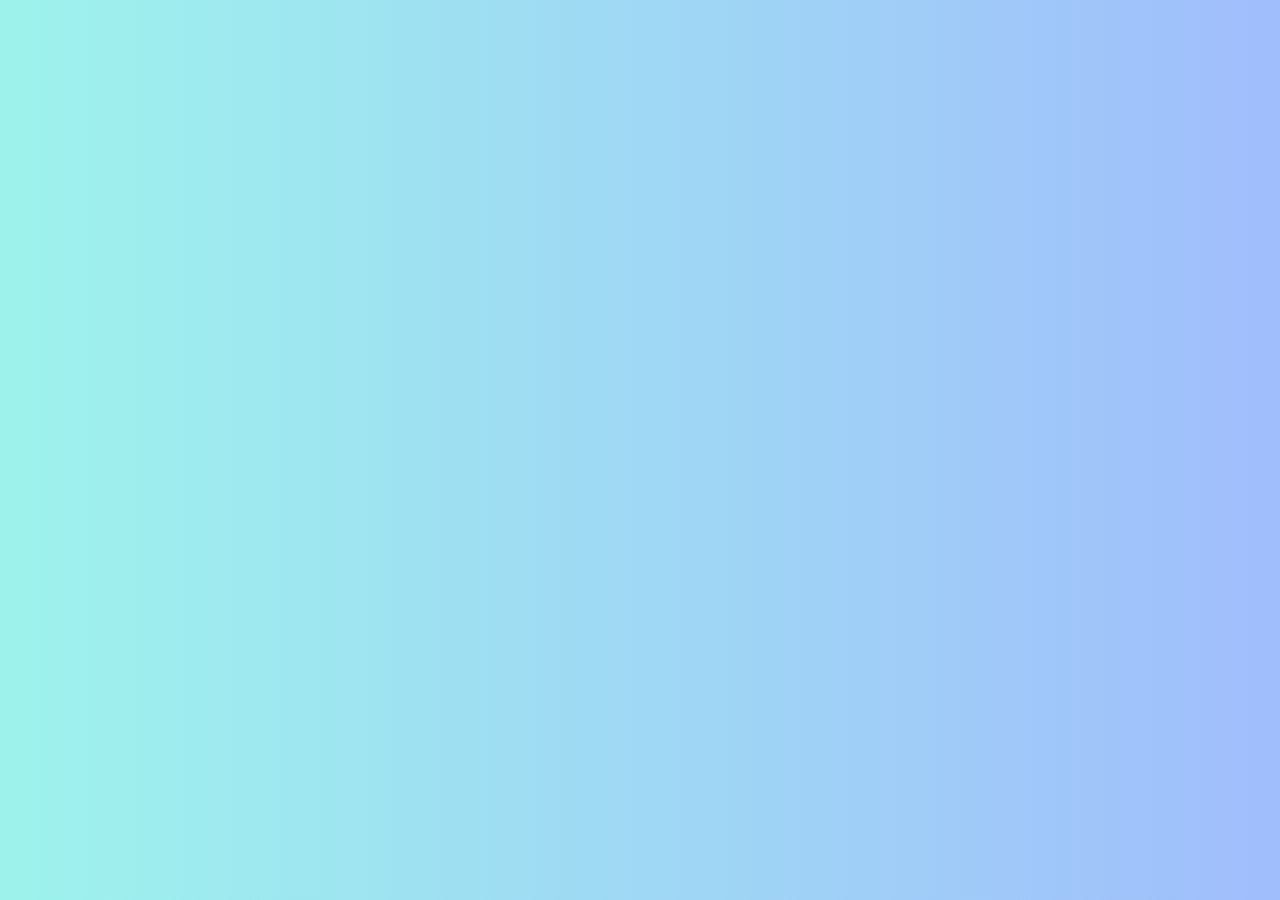
==== index.html @ 6b7ba2eb "initial commit" ====
<!doctype html><html lang="en"><head><meta charset="utf-8"/><link rel="icon" href="/portfolio/favicon.ico"/><meta name="viewport" content="width=device-width,initial-scale=1"/><meta name="theme-color" content="#000000"/><meta name="description" content="Web site created using create-react-app"/><link rel="apple-touch-icon" href="/portfolio/logo192.png"/><link rel="manifest" href="/portfolio/manifest.json"/><link rel="preconnect" href="https://fonts.googleapis.com"/><link rel="preconnect" href="https://fonts.gstatic.com" crossorigin/><link href="https://fonts.googleapis.com/css2?family=DM+Sans:wght@400;700&display=swap" rel="stylesheet"/><link href="https://fonts.googleapis.com/css2?family=Lato&family=Montserrat:wght@700&family=Open+Sans&display=swap" rel="stylesheet"><title>React App</title><script defer="defer" src="/portfolio/static/js/main.3e459908.js"></script><link href="/portfolio/static/css/main.6f125d8e.css" rel="stylesheet"></head><body style="background:linear-gradient(to right,#9df3ec,#a0bdfc)"><noscript>You need to enable JavaScript to run this app.</noscript><div id="root" style="background-color:rgba(215,229,233,.25)"></div></body></html>
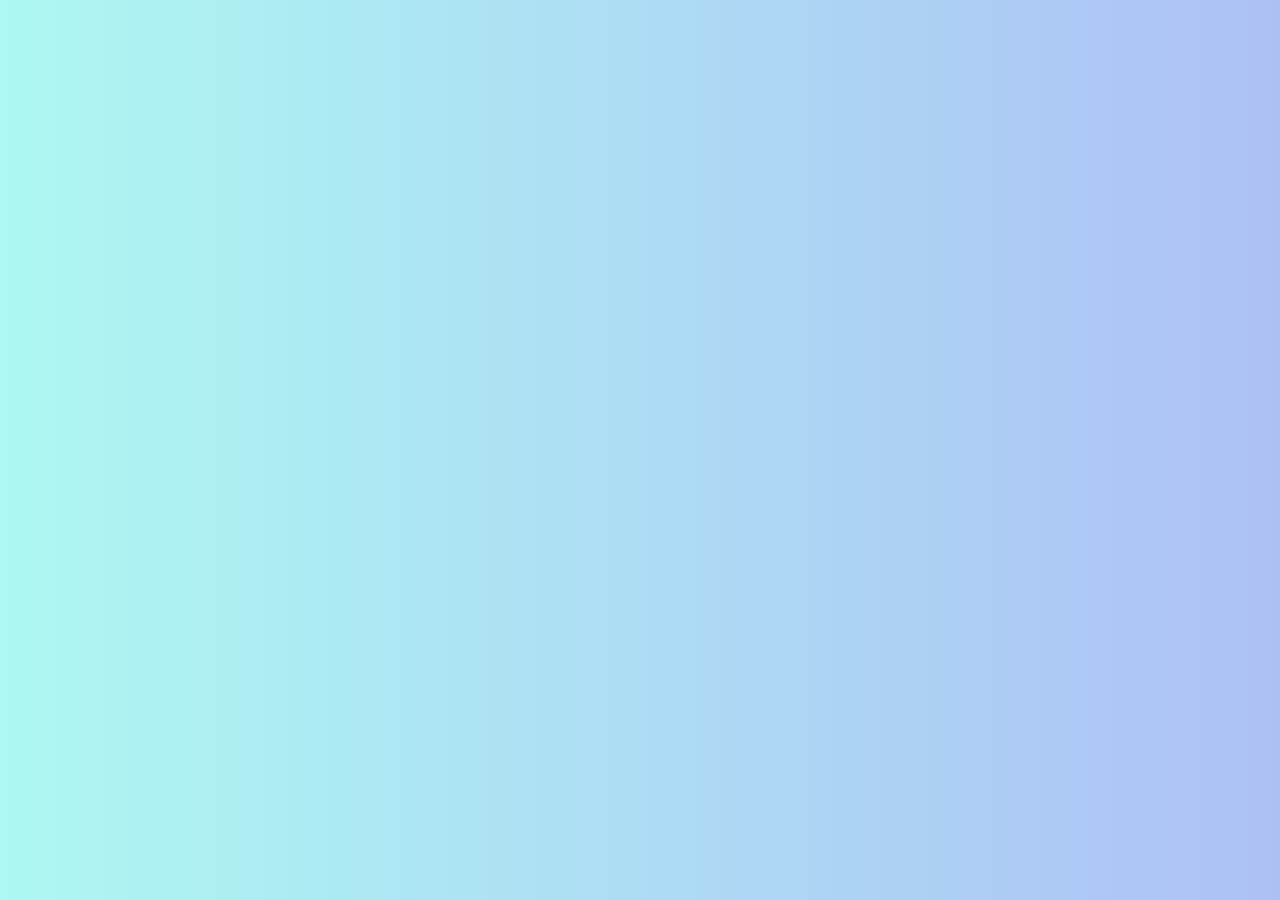
==== commit f245e901: "icon and logo change" ====
--- a/index.html
+++ b/index.html
@@ -1 +1 @@
-<!doctype html><html lang="en"><head><meta charset="utf-8"/><link rel="icon" href="/portfolio/favicon.ico"/><meta name="viewport" content="width=device-width,initial-scale=1"/><meta name="theme-color" content="#000000"/><meta name="description" content="Web site created using create-react-app"/><link rel="apple-touch-icon" href="/portfolio/logo192.png"/><link rel="manifest" href="/portfolio/manifest.json"/><link rel="preconnect" href="https://fonts.googleapis.com"/><link rel="preconnect" href="https://fonts.gstatic.com" crossorigin/><link href="https://fonts.googleapis.com/css2?family=DM+Sans:wght@400;700&display=swap" rel="stylesheet"/><link href="https://fonts.googleapis.com/css2?family=Lato&family=Montserrat:wght@700&family=Open+Sans&display=swap" rel="stylesheet"><title>React App</title><script defer="defer" src="/portfolio/static/js/main.3e459908.js"></script><link href="/portfolio/static/css/main.6f125d8e.css" rel="stylesheet"></head><body style="background:linear-gradient(to right,#9df3ec,#a0bdfc)"><noscript>You need to enable JavaScript to run this app.</noscript><div id="root" style="background-color:rgba(215,229,233,.25)"></div></body></html>+<!doctype html><html lang="en"><head><meta charset="utf-8"/><link rel="icon" href="/sumitportfolio/logo.ico"/><meta name="viewport" content="width=device-width,initial-scale=1"/><meta name="theme-color" content="#000000"/><meta name="description" content="Web site created using create-react-app"/><link rel="apple-touch-icon" href="/sumitportfolio/logo192.png"/><link rel="manifest" href="/sumitportfolio/manifest.json"/><link rel="preconnect" href="https://fonts.googleapis.com"/><link rel="preconnect" href="https://fonts.gstatic.com" crossorigin/><link href="https://fonts.googleapis.com/css2?family=DM+Sans:wght@400;700&display=swap" rel="stylesheet"/><link href="https://fonts.googleapis.com/css2?family=Lato&family=Montserrat:wght@700&family=Open+Sans&display=swap" rel="stylesheet"><title>Sumit Portfolio</title><script defer="defer" src="/sumitportfolio/static/js/main.d4c11e1c.js"></script><link href="/sumitportfolio/static/css/main.96c02b43.css" rel="stylesheet"></head><body style="background:linear-gradient(to right,#adf8f2,#adc0f5)"><noscript>You need to enable JavaScript to run this app.</noscript><div id="root"></div></body></html>
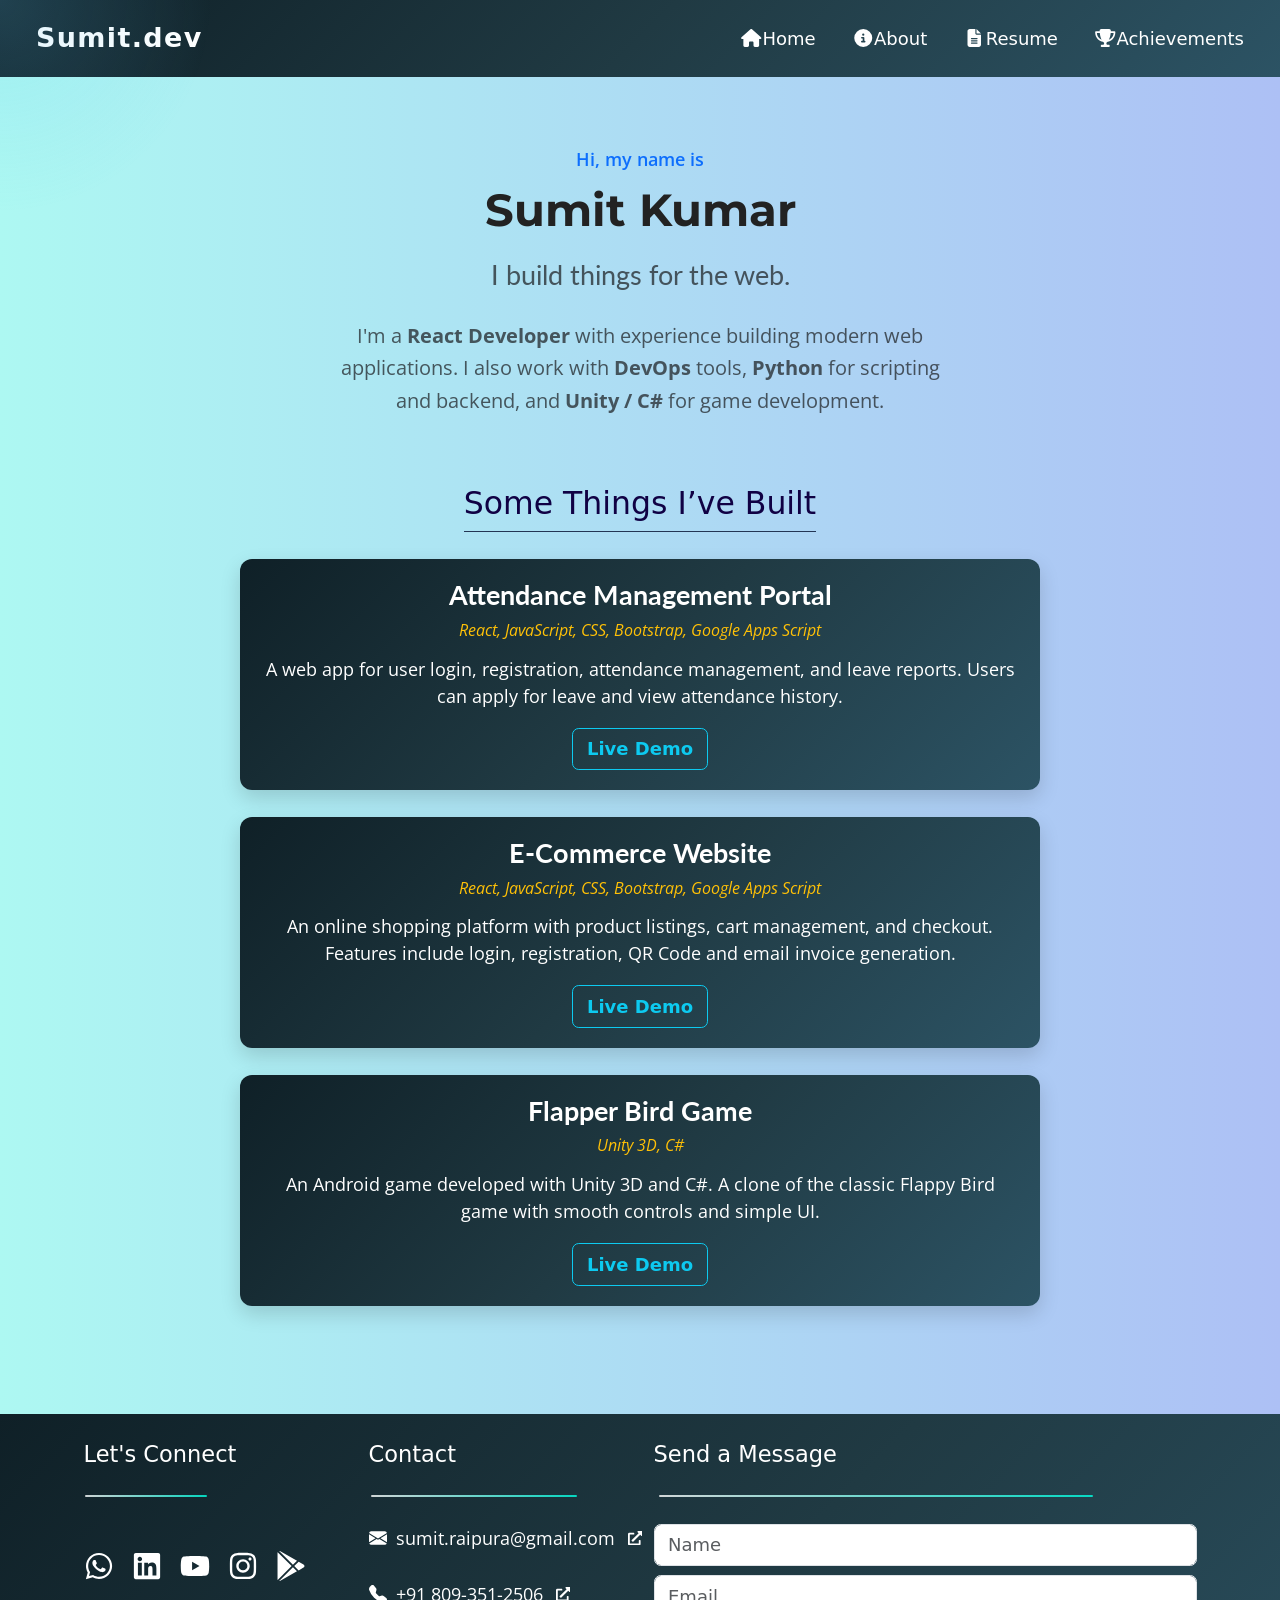
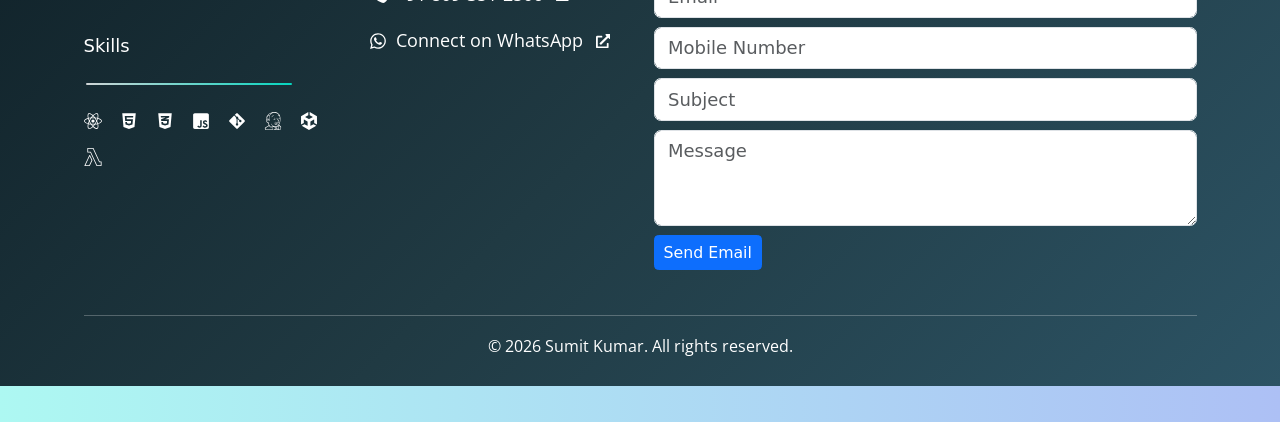
==== commit e86f2346: "custom homepage" ====
--- a/index.html
+++ b/index.html
@@ -1 +1 @@
-<!doctype html><html lang="en"><head><meta charset="utf-8"/><link rel="icon" href="/sumitportfolio/logo.ico"/><meta name="viewport" content="width=device-width,initial-scale=1"/><meta name="theme-color" content="#000000"/><meta name="description" content="Web site created using create-react-app"/><link rel="apple-touch-icon" href="/sumitportfolio/logo192.png"/><link rel="manifest" href="/sumitportfolio/manifest.json"/><link rel="preconnect" href="https://fonts.googleapis.com"/><link rel="preconnect" href="https://fonts.gstatic.com" crossorigin/><link href="https://fonts.googleapis.com/css2?family=DM+Sans:wght@400;700&display=swap" rel="stylesheet"/><link href="https://fonts.googleapis.com/css2?family=Lato&family=Montserrat:wght@700&family=Open+Sans&display=swap" rel="stylesheet"><title>Sumit Portfolio</title><script defer="defer" src="/sumitportfolio/static/js/main.d4c11e1c.js"></script><link href="/sumitportfolio/static/css/main.96c02b43.css" rel="stylesheet"></head><body style="background:linear-gradient(to right,#adf8f2,#adc0f5)"><noscript>You need to enable JavaScript to run this app.</noscript><div id="root"></div></body></html>+<!doctype html><html lang="en"><head><meta charset="utf-8"/><link rel="icon" href="/logo.ico"/><meta name="viewport" content="width=device-width,initial-scale=1"/><meta name="theme-color" content="#000000"/><meta name="description" content="Web site created using create-react-app"/><link rel="apple-touch-icon" href="/logo192.png"/><link rel="manifest" href="/manifest.json"/><link rel="preconnect" href="https://fonts.googleapis.com"/><link rel="preconnect" href="https://fonts.gstatic.com" crossorigin/><link href="https://fonts.googleapis.com/css2?family=DM+Sans:wght@400;700&display=swap" rel="stylesheet"/><link href="https://fonts.googleapis.com/css2?family=Lato&family=Montserrat:wght@700&family=Open+Sans&display=swap" rel="stylesheet"><title>Sumit Portfolio</title><script defer="defer" src="/static/js/main.af3369e8.js"></script><link href="/static/css/main.03e186ed.css" rel="stylesheet"></head><body style="background:linear-gradient(to right,#adf8f2,#adc0f5)"><noscript>You need to enable JavaScript to run this app.</noscript><div id="root"></div></body></html>
--- a/static/css/main.03e186ed.css
+++ b/static/css/main.03e186ed.css
@@ -0,0 +1,17 @@
+@charset "UTF-8";body{-webkit-font-smoothing:antialiased;-moz-osx-font-smoothing:grayscale;font-family:-apple-system,BlinkMacSystemFont,Segoe UI,Roboto,Oxygen,Ubuntu,Cantarell,Fira Sans,Droid Sans,Helvetica Neue,sans-serif}code{font-family:source-code-pro,Menlo,Monaco,Consolas,Courier New,monospace}body,html{font-size:18px!important}.App{text-align:center}.App-logo{height:40vmin;pointer-events:none}@media (prefers-reduced-motion:no-preference){.App-logo{animation:App-logo-spin 20s linear infinite}}.App-header{align-items:center;background-color:#282c34;color:#fff;display:flex;flex-direction:column;font-size:calc(10px + 2vmin);justify-content:center;min-height:100vh}.App-link{color:#61dafb}@keyframes App-logo-spin{0%{transform:rotate(0deg)}to{transform:rotate(1turn)}}/*!
+ * Bootstrap  v5.3.7 (https://getbootstrap.com/)
+ * Copyright 2011-2025 The Bootstrap Authors
+ * Licensed under MIT (https://github.com/twbs/bootstrap/blob/main/LICENSE)
+ */body{-webkit-tap-highlight-color:transparent}.carousel-control-next,.carousel-control-prev,.nav-link{background:0 0}:root{--color-success:green;--color-error:red;--color-warning:#d4af37;--color-info:#7fffd4;--color-white:#fff;--color-base:linear-gradient(135deg,#0f2027,#203a43,#2c5364);--color-background:#016e92}.base_color{background:linear-gradient(135deg,#0f2027,#203a43,#2c5364);background:var(--color-base);color:#fff;color:var(--color-white)}.hr{background:linear-gradient(90deg,#fff,#00ffe1);border:none;border-radius:4px;height:2px;margin:1.5rem auto 1.5rem 1%;opacity:.8;width:80%}.heading,h1{color:#222;font-family:Montserrat,sans-serif;font-size:2.5rem;font-weight:700;margin-bottom:.5em;text-align:center}.subheading,h2{color:#444;font-family:Lato,sans-serif;font-size:1.5rem;font-weight:600;margin-bottom:.75em}.content,p{color:#070707;font-family:Open Sans,sans-serif;font-size:1rem;font-weight:400;line-height:1.6;margin-bottom:1em}.text-sm{font-size:.75rem}.text-md{font-size:.9375rem}.text-lg{font-size:1.25rem}.text-muted{color:#6c757d!important}.text-success{color:green;color:var(--color-success)}.text-error{color:red;color:var(--color-error)}.text-warning{color:#d4af37;color:var(--color-warning)}.text-info{color:#7fffd4;color:var(--color-info)}.text-white{color:#fff;color:var(--color-white)}.intro-text{font-size:1.125rem;line-height:1.6;margin:0 auto;max-width:600px}.nav-link{border:none;color:inherit}.nav-link:after{background-color:currentColor;bottom:-2px}.active-underline:after,.nav-link:hover:after{width:100%}.achievement-section{margin:40px auto;max-width:900px;padding:0 20px}.achievement-grid{grid-gap:24px;display:grid;gap:24px;grid-template-columns:repeat(auto-fit,minmax(280px,1fr))}.achievement-card{background:linear-gradient(135deg,#0f2027,#203a43,#2c5364);background:var(--color-base);border-radius:12px;box-shadow:0 8px 20px #00000026;cursor:default;display:flex;flex-direction:column;overflow:hidden;transition:transform .3s ease,box-shadow .3s ease}.achievement-card:hover{box-shadow:0 12px 28px #015555cc;transform:translateY(-6px) scale(1.03)}.achievement-img{border-bottom:3px solid #7fffd4;border-bottom:3px solid var(--color-info);height:100%;object-fit:cover;width:100%}.achievement-content{color:#fff;color:var(--color-white);display:flex;flex-direction:column;height:100%;padding:20px}.achievement-title{color:#fff;color:var(--color-white);font-size:1.5rem;font-weight:700;margin:0 0 6px}.achievement-meta{color:#d4af37;color:var(--color-warning);font-size:.9rem;font-style:italic;margin:0 0 12px}.achievement-description{color:#fff;color:var(--color-white);flex-grow:1;font-size:1rem;line-height:1.5}.social-icon{color:#28e7d7;transition:transform .3s ease,color .3s ease}.social-icon:hover{color:#005a51;transform:scale(1.2)}.navbar-container{align-items:center;background:#0f2027;background:var(--color-base,#0f2027);color:#fff;display:flex;justify-content:space-between;padding:1rem 2rem;position:-webkit-sticky;position:sticky;top:0;z-index:1000}.navbar-logo{color:var(--color-white);font-size:1.5rem;font-weight:700;letter-spacing:.05em}.navbar-links{display:flex;gap:2rem}.nav-link{color:#fff;font-weight:500;padding-bottom:4px;position:relative;transition:color .3s ease}.nav-link.active,.nav-link:hover{color:#0d0344;color:var(--color-white,#0d0344)}.nav-link:after{background:#010842;background:var(--color-white,#010842);bottom:0;content:"";height:2px;left:0;position:absolute;transition:width .3s ease-in-out;width:0}.nav-link.active:after,.nav-link:hover:after{width:100%}.navbar-toggle{cursor:pointer;display:none;font-size:1.5rem}@media screen and (max-width:768px){.navbar-links{align-items:center;background:#0f2027;background:var(--color-base,#0f2027);display:none;flex-direction:column;gap:1.5rem;left:0;padding:1.5rem 0;position:absolute;right:0;top:100%}.navbar-links.active{display:flex}.navbar-toggle{display:block}}.mouse-shadow{background:radial-gradient(circle at center,#67c9f333,#0000 60%);border-radius:50%;height:500px;pointer-events:none;position:fixed;transform:translate(-50%,-50%);transition:top .05s ease-out,left .05s ease-out;width:500px;z-index:9999}.resume-container{background:#fff;border-radius:8px;box-shadow:0 0 15px #00000026;color:#000;font-family:Segoe UI,sans-serif;margin:2rem auto;max-width:800px;padding:2rem}.resume-header{margin-bottom:1.5rem;text-align:center}.resume-header h1{font-size:2rem;font-weight:700;margin:0}.resume-header .position{color:#555;font-size:1.2rem}section{margin-bottom:2rem}h3{border-bottom:2px solid #ddd;font-size:1.2rem;margin-bottom:.5rem;padding-bottom:.3rem}.job h4{margin:.5rem 0 .2rem}.job p,.job ul{margin:.2rem 0 .5rem}.skills-list{display:flex;flex-wrap:wrap;list-style:none;padding-left:0}.skills-list li{background:#f1f1f1;border-radius:4px;font-size:.9rem;margin:4px;padding:6px 10px}.download-btn{background-color:#007bff;border-radius:5px;color:#fff;display:inline-block;font-weight:600;margin-top:20px;padding:12px 24px;text-decoration:none;transition:background-color .3s ease}.download-btn:hover{background-color:#0056b3}.contact a{color:#007bff;text-decoration:none}.contact a:hover{text-decoration:underline}:root{--toastify-color-light:#fff;--toastify-color-dark:#121212;--toastify-color-info:#3498db;--toastify-color-success:#07bc0c;--toastify-color-warning:#f1c40f;--toastify-color-error:#e74d3c;--toastify-color-transparent:#ffffffb3;--toastify-icon-color-info:var(--toastify-color-info);--toastify-icon-color-success:var(--toastify-color-success);--toastify-icon-color-warning:var(--toastify-color-warning);--toastify-icon-color-error:var(--toastify-color-error);--toastify-container-width:fit-content;--toastify-toast-width:320px;--toastify-toast-offset:16px;--toastify-toast-top:max(var(--toastify-toast-offset),env(safe-area-inset-top));--toastify-toast-right:max(var(--toastify-toast-offset),env(safe-area-inset-right));--toastify-toast-left:max(var(--toastify-toast-offset),env(safe-area-inset-left));--toastify-toast-bottom:max(var(--toastify-toast-offset),env(safe-area-inset-bottom));--toastify-toast-background:#fff;--toastify-toast-padding:14px;--toastify-toast-min-height:64px;--toastify-toast-max-height:800px;--toastify-toast-bd-radius:6px;--toastify-toast-shadow:0px 4px 12px #0000001a;--toastify-font-family:sans-serif;--toastify-z-index:9999;--toastify-text-color-light:#757575;--toastify-text-color-dark:#fff;--toastify-text-color-info:#fff;--toastify-text-color-success:#fff;--toastify-text-color-warning:#fff;--toastify-text-color-error:#fff;--toastify-spinner-color:#616161;--toastify-spinner-color-empty-area:#e0e0e0;--toastify-color-progress-light:linear-gradient(90deg,#4cd964,#5ac8fa,#007aff,#34aadc,#5856d6,#ff2d55);--toastify-color-progress-dark:#bb86fc;--toastify-color-progress-info:var(--toastify-color-info);--toastify-color-progress-success:var(--toastify-color-success);--toastify-color-progress-warning:var(--toastify-color-warning);--toastify-color-progress-error:var(--toastify-color-error);--toastify-color-progress-bgo:0.2}.Toastify__toast-container{box-sizing:border-box;color:#fff;display:flex;flex-direction:column;position:fixed;-webkit-transform:translateZ(9999);-webkit-transform:translateZ(var(--toastify-z-index));width:-webkit-fit-content;width:fit-content;width:var(--toastify-container-width);z-index:9999;z-index:var(--toastify-z-index)}.Toastify__toast-container--top-left{left:max(16px,env(safe-area-inset-left));left:var(--toastify-toast-left);top:max(16px,env(safe-area-inset-top));top:var(--toastify-toast-top)}.Toastify__toast-container--top-center{align-items:center;left:50%;top:max(16px,env(safe-area-inset-top));top:var(--toastify-toast-top);transform:translateX(-50%)}.Toastify__toast-container--top-right{align-items:end;right:max(16px,env(safe-area-inset-right));right:var(--toastify-toast-right);top:max(16px,env(safe-area-inset-top));top:var(--toastify-toast-top)}.Toastify__toast-container--bottom-left{bottom:max(16px,env(safe-area-inset-bottom));bottom:var(--toastify-toast-bottom);left:max(16px,env(safe-area-inset-left));left:var(--toastify-toast-left)}.Toastify__toast-container--bottom-center{align-items:center;bottom:max(16px,env(safe-area-inset-bottom));bottom:var(--toastify-toast-bottom);left:50%;transform:translateX(-50%)}.Toastify__toast-container--bottom-right{align-items:end;bottom:max(16px,env(safe-area-inset-bottom));bottom:var(--toastify-toast-bottom);right:max(16px,env(safe-area-inset-right));right:var(--toastify-toast-right)}.Toastify__toast{--y:0;align-items:center;border-radius:6px;border-radius:var(--toastify-toast-bd-radius);box-shadow:0 4px 12px #0000001a;box-shadow:var(--toastify-toast-shadow);box-sizing:border-box;display:flex;flex:1 1 auto;font-family:sans-serif;font-family:var(--toastify-font-family);margin-bottom:1rem;max-height:800px;max-height:var(--toastify-toast-max-height);min-height:64px;min-height:var(--toastify-toast-min-height);padding:14px;padding:var(--toastify-toast-padding);position:relative;touch-action:none;width:320px;width:var(--toastify-toast-width);word-break:break-word;z-index:0}@media only screen and (max-width:480px){.Toastify__toast-container{left:env(safe-area-inset-left);margin:0;width:100vw}.Toastify__toast-container--top-center,.Toastify__toast-container--top-left,.Toastify__toast-container--top-right{top:env(safe-area-inset-top);transform:translateX(0)}.Toastify__toast-container--bottom-center,.Toastify__toast-container--bottom-left,.Toastify__toast-container--bottom-right{bottom:env(safe-area-inset-bottom);transform:translateX(0)}.Toastify__toast-container--rtl{left:auto;right:env(safe-area-inset-right)}.Toastify__toast{--toastify-toast-width:100%;border-radius:0;margin-bottom:0}}.Toastify__toast-container[data-stacked=true]{width:320px;width:var(--toastify-toast-width)}.Toastify__toast--stacked{position:absolute;transform:translate3d(0,var(--y),0) scale(var(--s));transition:transform .3s;width:100%}.Toastify__toast--stacked[data-collapsed] .Toastify__close-button,.Toastify__toast--stacked[data-collapsed] .Toastify__toast-body{transition:opacity .1s}.Toastify__toast--stacked[data-collapsed=false]{overflow:visible}.Toastify__toast--stacked[data-collapsed=true]:not(:last-child)>*{opacity:0}.Toastify__toast--stacked:after{bottom:100%;content:"";height:calc(var(--g)*1px);left:0;position:absolute;right:0}.Toastify__toast--stacked[data-pos=top]{top:0}.Toastify__toast--stacked[data-pos=bot]{bottom:0}.Toastify__toast--stacked[data-pos=bot].Toastify__toast--stacked:before{transform-origin:top}.Toastify__toast--stacked[data-pos=top].Toastify__toast--stacked:before{transform-origin:bottom}.Toastify__toast--stacked:before{bottom:0;content:"";height:100%;left:0;position:absolute;right:0;transform:scaleY(3);z-index:-1}.Toastify__toast--rtl{direction:rtl}.Toastify__toast--close-on-click{cursor:pointer}.Toastify__toast-icon{-webkit-margin-end:10px;display:flex;flex-shrink:0;margin-inline-end:10px;width:22px}.Toastify--animate{animation-duration:.5s;animation-fill-mode:both}.Toastify--animate-icon{animation-duration:.3s;animation-fill-mode:both}.Toastify__toast-theme--dark{background:#121212;background:var(--toastify-color-dark);color:#fff;color:var(--toastify-text-color-dark)}.Toastify__toast-theme--colored.Toastify__toast--default,.Toastify__toast-theme--light{background:#fff;background:var(--toastify-color-light);color:#757575;color:var(--toastify-text-color-light)}.Toastify__toast-theme--colored.Toastify__toast--info{background:#3498db;background:var(--toastify-color-info);color:#fff;color:var(--toastify-text-color-info)}.Toastify__toast-theme--colored.Toastify__toast--success{background:#07bc0c;background:var(--toastify-color-success);color:#fff;color:var(--toastify-text-color-success)}.Toastify__toast-theme--colored.Toastify__toast--warning{background:#f1c40f;background:var(--toastify-color-warning);color:#fff;color:var(--toastify-text-color-warning)}.Toastify__toast-theme--colored.Toastify__toast--error{background:#e74d3c;background:var(--toastify-color-error);color:#fff;color:var(--toastify-text-color-error)}.Toastify__progress-bar-theme--light{background:linear-gradient(90deg,#4cd964,#5ac8fa,#007aff,#34aadc,#5856d6,#ff2d55);background:var(--toastify-color-progress-light)}.Toastify__progress-bar-theme--dark{background:#bb86fc;background:var(--toastify-color-progress-dark)}.Toastify__progress-bar--info{background:#3498db;background:var(--toastify-color-progress-info)}.Toastify__progress-bar--success{background:#07bc0c;background:var(--toastify-color-progress-success)}.Toastify__progress-bar--warning{background:#f1c40f;background:var(--toastify-color-progress-warning)}.Toastify__progress-bar--error{background:#e74d3c;background:var(--toastify-color-progress-error)}.Toastify__progress-bar-theme--colored.Toastify__progress-bar--error,.Toastify__progress-bar-theme--colored.Toastify__progress-bar--info,.Toastify__progress-bar-theme--colored.Toastify__progress-bar--success,.Toastify__progress-bar-theme--colored.Toastify__progress-bar--warning{background:#ffffffb3;background:var(--toastify-color-transparent)}.Toastify__close-button{background:#0000;border:none;color:#fff;cursor:pointer;opacity:.7;outline:none;padding:0;position:absolute;right:6px;top:6px;transition:.3s ease;z-index:1}.Toastify__toast--rtl .Toastify__close-button{left:6px;right:auto}.Toastify__close-button--light{color:#000;opacity:.3}.Toastify__close-button>svg{fill:currentColor;height:16px;width:14px}.Toastify__close-button:focus,.Toastify__close-button:hover{opacity:1}@keyframes Toastify__trackProgress{0%{transform:scaleX(1)}to{transform:scaleX(0)}}.Toastify__progress-bar{bottom:0;height:100%;left:0;opacity:.7;position:absolute;transform-origin:left;width:100%;z-index:1}.Toastify__progress-bar--animated{animation:Toastify__trackProgress linear 1 forwards}.Toastify__progress-bar--controlled{transition:transform .2s}.Toastify__progress-bar--rtl{border-bottom-left-radius:0;left:auto;right:0;transform-origin:right}.Toastify__progress-bar--wrp{border-bottom-left-radius:6px;border-bottom-left-radius:var(--toastify-toast-bd-radius);border-bottom-right-radius:6px;border-bottom-right-radius:var(--toastify-toast-bd-radius);bottom:0;height:5px;left:0;overflow:hidden;position:absolute;width:100%}.Toastify__progress-bar--wrp[data-hidden=true]{opacity:0}.Toastify__progress-bar--bg{height:100%;opacity:.2;opacity:var(--toastify-color-progress-bgo);width:100%}.Toastify__spinner{animation:Toastify__spin .65s linear infinite;border:2px solid #e0e0e0;border-color:var(--toastify-spinner-color-empty-area);border-radius:100%;border-right-color:#616161;border-right-color:var(--toastify-spinner-color);box-sizing:border-box;height:20px;width:20px}@keyframes Toastify__bounceInRight{0%,60%,75%,90%,to{animation-timing-function:cubic-bezier(.215,.61,.355,1)}0%{opacity:0;transform:translate3d(3000px,0,0)}60%{opacity:1;transform:translate3d(-25px,0,0)}75%{transform:translate3d(10px,0,0)}90%{transform:translate3d(-5px,0,0)}to{transform:none}}@keyframes Toastify__bounceOutRight{20%{opacity:1;transform:translate3d(-20px,var(--y),0)}to{opacity:0;transform:translate3d(2000px,var(--y),0)}}@keyframes Toastify__bounceInLeft{0%,60%,75%,90%,to{animation-timing-function:cubic-bezier(.215,.61,.355,1)}0%{opacity:0;transform:translate3d(-3000px,0,0)}60%{opacity:1;transform:translate3d(25px,0,0)}75%{transform:translate3d(-10px,0,0)}90%{transform:translate3d(5px,0,0)}to{transform:none}}@keyframes Toastify__bounceOutLeft{20%{opacity:1;transform:translate3d(20px,var(--y),0)}to{opacity:0;transform:translate3d(-2000px,var(--y),0)}}@keyframes Toastify__bounceInUp{0%,60%,75%,90%,to{animation-timing-function:cubic-bezier(.215,.61,.355,1)}0%{opacity:0;transform:translate3d(0,3000px,0)}60%{opacity:1;transform:translate3d(0,-20px,0)}75%{transform:translate3d(0,10px,0)}90%{transform:translate3d(0,-5px,0)}to{transform:translateZ(0)}}@keyframes Toastify__bounceOutUp{20%{transform:translate3d(0,calc(var(--y) - 10px),0)}40%,45%{opacity:1;transform:translate3d(0,calc(var(--y) + 20px),0)}to{opacity:0;transform:translate3d(0,-2000px,0)}}@keyframes Toastify__bounceInDown{0%,60%,75%,90%,to{animation-timing-function:cubic-bezier(.215,.61,.355,1)}0%{opacity:0;transform:translate3d(0,-3000px,0)}60%{opacity:1;transform:translate3d(0,25px,0)}75%{transform:translate3d(0,-10px,0)}90%{transform:translate3d(0,5px,0)}to{transform:none}}@keyframes Toastify__bounceOutDown{20%{transform:translate3d(0,calc(var(--y) - 10px),0)}40%,45%{opacity:1;transform:translate3d(0,calc(var(--y) + 20px),0)}to{opacity:0;transform:translate3d(0,2000px,0)}}.Toastify__bounce-enter--bottom-left,.Toastify__bounce-enter--top-left{animation-name:Toastify__bounceInLeft}.Toastify__bounce-enter--bottom-right,.Toastify__bounce-enter--top-right{animation-name:Toastify__bounceInRight}.Toastify__bounce-enter--top-center{animation-name:Toastify__bounceInDown}.Toastify__bounce-enter--bottom-center{animation-name:Toastify__bounceInUp}.Toastify__bounce-exit--bottom-left,.Toastify__bounce-exit--top-left{animation-name:Toastify__bounceOutLeft}.Toastify__bounce-exit--bottom-right,.Toastify__bounce-exit--top-right{animation-name:Toastify__bounceOutRight}.Toastify__bounce-exit--top-center{animation-name:Toastify__bounceOutUp}.Toastify__bounce-exit--bottom-center{animation-name:Toastify__bounceOutDown}@keyframes Toastify__zoomIn{0%{opacity:0;transform:scale3d(.3,.3,.3)}50%{opacity:1}}@keyframes Toastify__zoomOut{0%{opacity:1}50%{opacity:0;transform:translate3d(0,var(--y),0) scale3d(.3,.3,.3)}to{opacity:0}}.Toastify__zoom-enter{animation-name:Toastify__zoomIn}.Toastify__zoom-exit{animation-name:Toastify__zoomOut}@keyframes Toastify__flipIn{0%{animation-timing-function:ease-in;opacity:0;transform:perspective(400px) rotateX(90deg)}40%{animation-timing-function:ease-in;transform:perspective(400px) rotateX(-20deg)}60%{opacity:1;transform:perspective(400px) rotateX(10deg)}80%{transform:perspective(400px) rotateX(-5deg)}to{transform:perspective(400px)}}@keyframes Toastify__flipOut{0%{transform:translate3d(0,var(--y),0) perspective(400px)}30%{opacity:1;transform:translate3d(0,var(--y),0) perspective(400px) rotateX(-20deg)}to{opacity:0;transform:translate3d(0,var(--y),0) perspective(400px) rotateX(90deg)}}.Toastify__flip-enter{animation-name:Toastify__flipIn}.Toastify__flip-exit{animation-name:Toastify__flipOut}@keyframes Toastify__slideInRight{0%{transform:translate3d(110%,0,0);visibility:visible}to{transform:translate3d(0,var(--y),0)}}@keyframes Toastify__slideInLeft{0%{transform:translate3d(-110%,0,0);visibility:visible}to{transform:translate3d(0,var(--y),0)}}@keyframes Toastify__slideInUp{0%{transform:translate3d(0,110%,0);visibility:visible}to{transform:translate3d(0,var(--y),0)}}@keyframes Toastify__slideInDown{0%{transform:translate3d(0,-110%,0);visibility:visible}to{transform:translate3d(0,var(--y),0)}}@keyframes Toastify__slideOutRight{0%{transform:translate3d(0,var(--y),0)}to{transform:translate3d(110%,var(--y),0);visibility:hidden}}@keyframes Toastify__slideOutLeft{0%{transform:translate3d(0,var(--y),0)}to{transform:translate3d(-110%,var(--y),0);visibility:hidden}}@keyframes Toastify__slideOutDown{0%{transform:translate3d(0,var(--y),0)}to{transform:translate3d(0,500px,0);visibility:hidden}}@keyframes Toastify__slideOutUp{0%{transform:translate3d(0,var(--y),0)}to{transform:translate3d(0,-500px,0);visibility:hidden}}.Toastify__slide-enter--bottom-left,.Toastify__slide-enter--top-left{animation-name:Toastify__slideInLeft}.Toastify__slide-enter--bottom-right,.Toastify__slide-enter--top-right{animation-name:Toastify__slideInRight}.Toastify__slide-enter--top-center{animation-name:Toastify__slideInDown}.Toastify__slide-enter--bottom-center{animation-name:Toastify__slideInUp}.Toastify__slide-exit--bottom-left,.Toastify__slide-exit--top-left{animation-duration:.3s;animation-name:Toastify__slideOutLeft;animation-timing-function:ease-in}.Toastify__slide-exit--bottom-right,.Toastify__slide-exit--top-right{animation-duration:.3s;animation-name:Toastify__slideOutRight;animation-timing-function:ease-in}.Toastify__slide-exit--top-center{animation-duration:.3s;animation-name:Toastify__slideOutUp;animation-timing-function:ease-in}.Toastify__slide-exit--bottom-center{animation-duration:.3s;animation-name:Toastify__slideOutDown;animation-timing-function:ease-in}@keyframes Toastify__spin{0%{transform:rotate(0deg)}to{transform:rotate(1turn)}}
+/*!
+ * Bootstrap  v5.3.7 (https://getbootstrap.com/)
+ * Copyright 2011-2025 The Bootstrap Authors
+ * Licensed under MIT (https://github.com/twbs/bootstrap/blob/main/LICENSE)
+ */:root,[data-bs-theme=light]{--bs-blue:#0d6efd;--bs-indigo:#6610f2;--bs-purple:#6f42c1;--bs-pink:#d63384;--bs-red:#dc3545;--bs-orange:#fd7e14;--bs-yellow:#ffc107;--bs-green:#198754;--bs-teal:#20c997;--bs-cyan:#0dcaf0;--bs-black:#000;--bs-white:#fff;--bs-gray:#6c757d;--bs-gray-dark:#343a40;--bs-gray-100:#f8f9fa;--bs-gray-200:#e9ecef;--bs-gray-300:#dee2e6;--bs-gray-400:#ced4da;--bs-gray-500:#adb5bd;--bs-gray-600:#6c757d;--bs-gray-700:#495057;--bs-gray-800:#343a40;--bs-gray-900:#212529;--bs-primary:#0d6efd;--bs-secondary:#6c757d;--bs-success:#198754;--bs-info:#0dcaf0;--bs-warning:#ffc107;--bs-danger:#dc3545;--bs-light:#f8f9fa;--bs-dark:#212529;--bs-primary-rgb:13,110,253;--bs-secondary-rgb:108,117,125;--bs-success-rgb:25,135,84;--bs-info-rgb:13,202,240;--bs-warning-rgb:255,193,7;--bs-danger-rgb:220,53,69;--bs-light-rgb:248,249,250;--bs-dark-rgb:33,37,41;--bs-primary-text-emphasis:#052c65;--bs-secondary-text-emphasis:#2b2f32;--bs-success-text-emphasis:#0a3622;--bs-info-text-emphasis:#055160;--bs-warning-text-emphasis:#664d03;--bs-danger-text-emphasis:#58151c;--bs-light-text-emphasis:#495057;--bs-dark-text-emphasis:#495057;--bs-primary-bg-subtle:#cfe2ff;--bs-secondary-bg-subtle:#e2e3e5;--bs-success-bg-subtle:#d1e7dd;--bs-info-bg-subtle:#cff4fc;--bs-warning-bg-subtle:#fff3cd;--bs-danger-bg-subtle:#f8d7da;--bs-light-bg-subtle:#fcfcfd;--bs-dark-bg-subtle:#ced4da;--bs-primary-border-subtle:#9ec5fe;--bs-secondary-border-subtle:#c4c8cb;--bs-success-border-subtle:#a3cfbb;--bs-info-border-subtle:#9eeaf9;--bs-warning-border-subtle:#ffe69c;--bs-danger-border-subtle:#f1aeb5;--bs-light-border-subtle:#e9ecef;--bs-dark-border-subtle:#adb5bd;--bs-white-rgb:255,255,255;--bs-black-rgb:0,0,0;--bs-font-sans-serif:system-ui,-apple-system,"Segoe UI",Roboto,"Helvetica Neue","Noto Sans","Liberation Sans",Arial,sans-serif,"Apple Color Emoji","Segoe UI Emoji","Segoe UI Symbol","Noto Color Emoji";--bs-font-monospace:SFMono-Regular,Menlo,Monaco,Consolas,"Liberation Mono","Courier New",monospace;--bs-gradient:linear-gradient(180deg,#ffffff26,#fff0);--bs-body-font-family:var(--bs-font-sans-serif);--bs-body-font-size:1rem;--bs-body-font-weight:400;--bs-body-line-height:1.5;--bs-body-color:#212529;--bs-body-color-rgb:33,37,41;--bs-body-bg:#fff;--bs-body-bg-rgb:255,255,255;--bs-emphasis-color:#000;--bs-emphasis-color-rgb:0,0,0;--bs-secondary-color:#212529bf;--bs-secondary-color-rgb:33,37,41;--bs-secondary-bg:#e9ecef;--bs-secondary-bg-rgb:233,236,239;--bs-tertiary-color:#21252980;--bs-tertiary-color-rgb:33,37,41;--bs-tertiary-bg:#f8f9fa;--bs-tertiary-bg-rgb:248,249,250;--bs-heading-color:inherit;--bs-link-color:#0d6efd;--bs-link-color-rgb:13,110,253;--bs-link-decoration:underline;--bs-link-hover-color:#0a58ca;--bs-link-hover-color-rgb:10,88,202;--bs-code-color:#d63384;--bs-highlight-color:#212529;--bs-highlight-bg:#fff3cd;--bs-border-width:1px;--bs-border-style:solid;--bs-border-color:#dee2e6;--bs-border-color-translucent:rgba(0,0,0,.175);--bs-border-radius:0.375rem;--bs-border-radius-sm:0.25rem;--bs-border-radius-lg:0.5rem;--bs-border-radius-xl:1rem;--bs-border-radius-xxl:2rem;--bs-border-radius-2xl:var(--bs-border-radius-xxl);--bs-border-radius-pill:50rem;--bs-box-shadow:0 0.5rem 1rem #00000026;--bs-box-shadow-sm:0 0.125rem 0.25rem rgba(0,0,0,.075);--bs-box-shadow-lg:0 1rem 3rem rgba(0,0,0,.175);--bs-box-shadow-inset:inset 0 1px 2px rgba(0,0,0,.075);--bs-focus-ring-width:0.25rem;--bs-focus-ring-opacity:0.25;--bs-focus-ring-color:#0d6efd40;--bs-form-valid-color:#198754;--bs-form-valid-border-color:#198754;--bs-form-invalid-color:#dc3545;--bs-form-invalid-border-color:#dc3545}[data-bs-theme=dark]{--bs-body-color:#dee2e6;--bs-body-color-rgb:222,226,230;--bs-body-bg:#212529;--bs-body-bg-rgb:33,37,41;--bs-emphasis-color:#fff;--bs-emphasis-color-rgb:255,255,255;--bs-secondary-color:#dee2e6bf;--bs-secondary-color-rgb:222,226,230;--bs-secondary-bg:#343a40;--bs-secondary-bg-rgb:52,58,64;--bs-tertiary-color:#dee2e680;--bs-tertiary-color-rgb:222,226,230;--bs-tertiary-bg:#2b3035;--bs-tertiary-bg-rgb:43,48,53;--bs-primary-text-emphasis:#6ea8fe;--bs-secondary-text-emphasis:#a7acb1;--bs-success-text-emphasis:#75b798;--bs-info-text-emphasis:#6edff6;--bs-warning-text-emphasis:#ffda6a;--bs-danger-text-emphasis:#ea868f;--bs-light-text-emphasis:#f8f9fa;--bs-dark-text-emphasis:#dee2e6;--bs-primary-bg-subtle:#031633;--bs-secondary-bg-subtle:#161719;--bs-success-bg-subtle:#051b11;--bs-info-bg-subtle:#032830;--bs-warning-bg-subtle:#332701;--bs-danger-bg-subtle:#2c0b0e;--bs-light-bg-subtle:#343a40;--bs-dark-bg-subtle:#1a1d20;--bs-primary-border-subtle:#084298;--bs-secondary-border-subtle:#41464b;--bs-success-border-subtle:#0f5132;--bs-info-border-subtle:#087990;--bs-warning-border-subtle:#997404;--bs-danger-border-subtle:#842029;--bs-light-border-subtle:#495057;--bs-dark-border-subtle:#343a40;--bs-heading-color:inherit;--bs-link-color:#6ea8fe;--bs-link-hover-color:#8bb9fe;--bs-link-color-rgb:110,168,254;--bs-link-hover-color-rgb:139,185,254;--bs-code-color:#e685b5;--bs-highlight-color:#dee2e6;--bs-highlight-bg:#664d03;--bs-border-color:#495057;--bs-border-color-translucent:#ffffff26;--bs-form-valid-color:#75b798;--bs-form-valid-border-color:#75b798;--bs-form-invalid-color:#ea868f;--bs-form-invalid-border-color:#ea868f;color-scheme:dark}*,:after,:before{box-sizing:border-box}@media (prefers-reduced-motion:no-preference){:root{scroll-behavior:smooth}}body{-webkit-text-size-adjust:100%;-webkit-tap-highlight-color:rgba(0,0,0,0);background-color:#fff;background-color:var(--bs-body-bg);color:#212529;color:var(--bs-body-color);font-family:system-ui,-apple-system,Segoe UI,Roboto,Helvetica Neue,Noto Sans,Liberation Sans,Arial,sans-serif,Apple Color Emoji,Segoe UI Emoji,Segoe UI Symbol,Noto Color Emoji;font-family:var(--bs-body-font-family);font-size:1rem;font-size:var(--bs-body-font-size);font-weight:400;font-weight:var(--bs-body-font-weight);line-height:1.5;line-height:var(--bs-body-line-height);margin:0;text-align:var(--bs-body-text-align)}hr{border:0;border-top:1px solid;border-top:var(--bs-border-width) solid;color:inherit;margin:1rem 0;opacity:.25}.h1,.h2,.h3,.h4,.h5,.h6,h1,h2,h3,h4,h5,h6{color:inherit;color:var(--bs-heading-color);font-weight:500;line-height:1.2;margin-bottom:.5rem;margin-top:0}.h1,h1{font-size:calc(1.375rem + 1.5vw)}@media (min-width:1200px){.h1,h1{font-size:2.5rem}}.h2,h2{font-size:calc(1.325rem + .9vw)}@media (min-width:1200px){.h2,h2{font-size:2rem}}.h3,h3{font-size:calc(1.3rem + .6vw)}@media (min-width:1200px){.h3,h3{font-size:1.75rem}}.h4,h4{font-size:calc(1.275rem + .3vw)}@media (min-width:1200px){.h4,h4{font-size:1.5rem}}.h5,h5{font-size:1.25rem}.h6,h6{font-size:1rem}p{margin-bottom:1rem;margin-top:0}abbr[title]{cursor:help;-webkit-text-decoration:underline dotted;text-decoration:underline dotted;-webkit-text-decoration-skip-ink:none;text-decoration-skip-ink:none}address{font-style:normal;line-height:inherit;margin-bottom:1rem}ol,ul{padding-left:2rem}dl,ol,ul{margin-bottom:1rem;margin-top:0}ol ol,ol ul,ul ol,ul ul{margin-bottom:0}dt{font-weight:700}dd{margin-bottom:.5rem;margin-left:0}blockquote{margin:0 0 1rem}b,strong{font-weight:bolder}.small,small{font-size:.875em}.mark,mark{background-color:#fff3cd;background-color:var(--bs-highlight-bg);color:#212529;color:var(--bs-highlight-color);padding:.1875em}sub,sup{font-size:.75em;line-height:0;position:relative;vertical-align:initial}sub{bottom:-.25em}sup{top:-.5em}a{color:#0d6efd;color:rgba(var(--bs-link-color-rgb),var(--bs-link-opacity,1));text-decoration:underline}a:hover{--bs-link-color-rgb:var(--bs-link-hover-color-rgb)}a:not([href]):not([class]),a:not([href]):not([class]):hover{color:inherit;text-decoration:none}code,kbd,pre,samp{font-family:SFMono-Regular,Menlo,Monaco,Consolas,Liberation Mono,Courier New,monospace;font-family:var(--bs-font-monospace);font-size:1em}pre{display:block;font-size:.875em;margin-bottom:1rem;margin-top:0;overflow:auto}pre code{color:inherit;font-size:inherit;word-break:normal}code{word-wrap:break-word;color:#d63384;color:var(--bs-code-color);font-size:.875em}a>code{color:inherit}kbd{background-color:#212529;background-color:var(--bs-body-color);border-radius:.25rem;color:#fff;color:var(--bs-body-bg);font-size:.875em;padding:.1875rem .375rem}kbd kbd{font-size:1em;padding:0}figure{margin:0 0 1rem}img,svg{vertical-align:middle}table{border-collapse:collapse;caption-side:bottom}caption{color:#212529bf;color:var(--bs-secondary-color);padding-bottom:.5rem;padding-top:.5rem;text-align:left}th{text-align:inherit;text-align:-webkit-match-parent}tbody,td,tfoot,th,thead,tr{border:0 solid;border-color:inherit}label{display:inline-block}button{border-radius:0}button:focus:not(:focus-visible){outline:0}button,input,optgroup,select,textarea{font-family:inherit;font-size:inherit;line-height:inherit;margin:0}button,select{text-transform:none}[role=button]{cursor:pointer}select{word-wrap:normal}select:disabled{opacity:1}[list]:not([type=date]):not([type=datetime-local]):not([type=month]):not([type=week]):not([type=time])::-webkit-calendar-picker-indicator{display:none!important}[type=button],[type=reset],[type=submit],button{-webkit-appearance:button}[type=button]:not(:disabled),[type=reset]:not(:disabled),[type=submit]:not(:disabled),button:not(:disabled){cursor:pointer}::-moz-focus-inner{border-style:none;padding:0}textarea{resize:vertical}fieldset{border:0;margin:0;min-width:0;padding:0}legend{float:left;font-size:calc(1.275rem + .3vw);line-height:inherit;margin-bottom:.5rem;padding:0;width:100%}@media (min-width:1200px){legend{font-size:1.5rem}}legend+*{clear:left}::-webkit-datetime-edit-day-field,::-webkit-datetime-edit-fields-wrapper,::-webkit-datetime-edit-hour-field,::-webkit-datetime-edit-minute,::-webkit-datetime-edit-month-field,::-webkit-datetime-edit-text,::-webkit-datetime-edit-year-field{padding:0}::-webkit-inner-spin-button{height:auto}[type=search]{-webkit-appearance:textfield;outline-offset:-2px}::-webkit-search-decoration{-webkit-appearance:none}::-webkit-color-swatch-wrapper{padding:0}::-webkit-file-upload-button{-webkit-appearance:button;font:inherit}::file-selector-button{-webkit-appearance:button;font:inherit}output{display:inline-block}iframe{border:0}summary{cursor:pointer;display:list-item}progress{vertical-align:initial}[hidden]{display:none!important}.lead{font-size:1.25rem;font-weight:300}.display-1{font-size:calc(1.625rem + 4.5vw);font-weight:300;line-height:1.2}@media (min-width:1200px){.display-1{font-size:5rem}}.display-2{font-size:calc(1.575rem + 3.9vw);font-weight:300;line-height:1.2}@media (min-width:1200px){.display-2{font-size:4.5rem}}.display-3{font-size:calc(1.525rem + 3.3vw);font-weight:300;line-height:1.2}@media (min-width:1200px){.display-3{font-size:4rem}}.display-4{font-size:calc(1.475rem + 2.7vw);font-weight:300;line-height:1.2}@media (min-width:1200px){.display-4{font-size:3.5rem}}.display-5{font-size:calc(1.425rem + 2.1vw);font-weight:300;line-height:1.2}@media (min-width:1200px){.display-5{font-size:3rem}}.display-6{font-size:calc(1.375rem + 1.5vw);font-weight:300;line-height:1.2}@media (min-width:1200px){.display-6{font-size:2.5rem}}.list-inline,.list-unstyled{list-style:none;padding-left:0}.list-inline-item{display:inline-block}.list-inline-item:not(:last-child){margin-right:.5rem}.initialism{font-size:.875em;text-transform:uppercase}.blockquote{font-size:1.25rem;margin-bottom:1rem}.blockquote>:last-child{margin-bottom:0}.blockquote-footer{color:#6c757d;font-size:.875em;margin-bottom:1rem;margin-top:-1rem}.blockquote-footer:before{content:"— "}.img-fluid,.img-thumbnail{height:auto;max-width:100%}.img-thumbnail{background-color:#fff;background-color:var(--bs-body-bg);border:1px solid #dee2e6;border:var(--bs-border-width) solid var(--bs-border-color);border-radius:.375rem;border-radius:var(--bs-border-radius);padding:.25rem}.figure{display:inline-block}.figure-img{line-height:1;margin-bottom:.5rem}.figure-caption{color:#212529bf;color:var(--bs-secondary-color);font-size:.875em}.container,.container-fluid,.container-lg,.container-md,.container-sm,.container-xl,.container-xxl{--bs-gutter-x:1.5rem;--bs-gutter-y:0;margin-left:auto;margin-right:auto;padding-left:calc(var(--bs-gutter-x)*.5);padding-right:calc(var(--bs-gutter-x)*.5);width:100%}@media (min-width:576px){.container,.container-sm{max-width:540px}}@media (min-width:768px){.container,.container-md,.container-sm{max-width:720px}}@media (min-width:992px){.container,.container-lg,.container-md,.container-sm{max-width:960px}}@media (min-width:1200px){.container,.container-lg,.container-md,.container-sm,.container-xl{max-width:1140px}}@media (min-width:1400px){.container,.container-lg,.container-md,.container-sm,.container-xl,.container-xxl{max-width:1320px}}:root{--bs-breakpoint-xs:0;--bs-breakpoint-sm:576px;--bs-breakpoint-md:768px;--bs-breakpoint-lg:992px;--bs-breakpoint-xl:1200px;--bs-breakpoint-xxl:1400px}.row{--bs-gutter-x:1.5rem;--bs-gutter-y:0;display:flex;flex-wrap:wrap;margin-left:calc(var(--bs-gutter-x)*-.5);margin-right:calc(var(--bs-gutter-x)*-.5);margin-top:calc(var(--bs-gutter-y)*-1)}.row>*{flex-shrink:0;margin-top:var(--bs-gutter-y);max-width:100%;padding-left:calc(var(--bs-gutter-x)*.5);padding-right:calc(var(--bs-gutter-x)*.5);width:100%}.col{flex:1 0}.row-cols-auto>*{flex:0 0 auto;width:auto}.row-cols-1>*{flex:0 0 auto;width:100%}.row-cols-2>*{flex:0 0 auto;width:50%}.row-cols-3>*{flex:0 0 auto;width:33.33333333%}.row-cols-4>*{flex:0 0 auto;width:25%}.row-cols-5>*{flex:0 0 auto;width:20%}.row-cols-6>*{flex:0 0 auto;width:16.66666667%}.col-auto{flex:0 0 auto;width:auto}.col-1{flex:0 0 auto;width:8.33333333%}.col-2{flex:0 0 auto;width:16.66666667%}.col-3{flex:0 0 auto;width:25%}.col-4{flex:0 0 auto;width:33.33333333%}.col-5{flex:0 0 auto;width:41.66666667%}.col-6{flex:0 0 auto;width:50%}.col-7{flex:0 0 auto;width:58.33333333%}.col-8{flex:0 0 auto;width:66.66666667%}.col-9{flex:0 0 auto;width:75%}.col-10{flex:0 0 auto;width:83.33333333%}.col-11{flex:0 0 auto;width:91.66666667%}.col-12{flex:0 0 auto;width:100%}.offset-1{margin-left:8.33333333%}.offset-2{margin-left:16.66666667%}.offset-3{margin-left:25%}.offset-4{margin-left:33.33333333%}.offset-5{margin-left:41.66666667%}.offset-6{margin-left:50%}.offset-7{margin-left:58.33333333%}.offset-8{margin-left:66.66666667%}.offset-9{margin-left:75%}.offset-10{margin-left:83.33333333%}.offset-11{margin-left:91.66666667%}.g-0,.gx-0{--bs-gutter-x:0}.g-0,.gy-0{--bs-gutter-y:0}.g-1,.gx-1{--bs-gutter-x:0.25rem}.g-1,.gy-1{--bs-gutter-y:0.25rem}.g-2,.gx-2{--bs-gutter-x:0.5rem}.g-2,.gy-2{--bs-gutter-y:0.5rem}.g-3,.gx-3{--bs-gutter-x:1rem}.g-3,.gy-3{--bs-gutter-y:1rem}.g-4,.gx-4{--bs-gutter-x:1.5rem}.g-4,.gy-4{--bs-gutter-y:1.5rem}.g-5,.gx-5{--bs-gutter-x:3rem}.g-5,.gy-5{--bs-gutter-y:3rem}@media (min-width:576px){.col-sm{flex:1 0}.row-cols-sm-auto>*{flex:0 0 auto;width:auto}.row-cols-sm-1>*{flex:0 0 auto;width:100%}.row-cols-sm-2>*{flex:0 0 auto;width:50%}.row-cols-sm-3>*{flex:0 0 auto;width:33.33333333%}.row-cols-sm-4>*{flex:0 0 auto;width:25%}.row-cols-sm-5>*{flex:0 0 auto;width:20%}.row-cols-sm-6>*{flex:0 0 auto;width:16.66666667%}.col-sm-auto{flex:0 0 auto;width:auto}.col-sm-1{flex:0 0 auto;width:8.33333333%}.col-sm-2{flex:0 0 auto;width:16.66666667%}.col-sm-3{flex:0 0 auto;width:25%}.col-sm-4{flex:0 0 auto;width:33.33333333%}.col-sm-5{flex:0 0 auto;width:41.66666667%}.col-sm-6{flex:0 0 auto;width:50%}.col-sm-7{flex:0 0 auto;width:58.33333333%}.col-sm-8{flex:0 0 auto;width:66.66666667%}.col-sm-9{flex:0 0 auto;width:75%}.col-sm-10{flex:0 0 auto;width:83.33333333%}.col-sm-11{flex:0 0 auto;width:91.66666667%}.col-sm-12{flex:0 0 auto;width:100%}.offset-sm-0{margin-left:0}.offset-sm-1{margin-left:8.33333333%}.offset-sm-2{margin-left:16.66666667%}.offset-sm-3{margin-left:25%}.offset-sm-4{margin-left:33.33333333%}.offset-sm-5{margin-left:41.66666667%}.offset-sm-6{margin-left:50%}.offset-sm-7{margin-left:58.33333333%}.offset-sm-8{margin-left:66.66666667%}.offset-sm-9{margin-left:75%}.offset-sm-10{margin-left:83.33333333%}.offset-sm-11{margin-left:91.66666667%}.g-sm-0,.gx-sm-0{--bs-gutter-x:0}.g-sm-0,.gy-sm-0{--bs-gutter-y:0}.g-sm-1,.gx-sm-1{--bs-gutter-x:0.25rem}.g-sm-1,.gy-sm-1{--bs-gutter-y:0.25rem}.g-sm-2,.gx-sm-2{--bs-gutter-x:0.5rem}.g-sm-2,.gy-sm-2{--bs-gutter-y:0.5rem}.g-sm-3,.gx-sm-3{--bs-gutter-x:1rem}.g-sm-3,.gy-sm-3{--bs-gutter-y:1rem}.g-sm-4,.gx-sm-4{--bs-gutter-x:1.5rem}.g-sm-4,.gy-sm-4{--bs-gutter-y:1.5rem}.g-sm-5,.gx-sm-5{--bs-gutter-x:3rem}.g-sm-5,.gy-sm-5{--bs-gutter-y:3rem}}@media (min-width:768px){.col-md{flex:1 0}.row-cols-md-auto>*{flex:0 0 auto;width:auto}.row-cols-md-1>*{flex:0 0 auto;width:100%}.row-cols-md-2>*{flex:0 0 auto;width:50%}.row-cols-md-3>*{flex:0 0 auto;width:33.33333333%}.row-cols-md-4>*{flex:0 0 auto;width:25%}.row-cols-md-5>*{flex:0 0 auto;width:20%}.row-cols-md-6>*{flex:0 0 auto;width:16.66666667%}.col-md-auto{flex:0 0 auto;width:auto}.col-md-1{flex:0 0 auto;width:8.33333333%}.col-md-2{flex:0 0 auto;width:16.66666667%}.col-md-3{flex:0 0 auto;width:25%}.col-md-4{flex:0 0 auto;width:33.33333333%}.col-md-5{flex:0 0 auto;width:41.66666667%}.col-md-6{flex:0 0 auto;width:50%}.col-md-7{flex:0 0 auto;width:58.33333333%}.col-md-8{flex:0 0 auto;width:66.66666667%}.col-md-9{flex:0 0 auto;width:75%}.col-md-10{flex:0 0 auto;width:83.33333333%}.col-md-11{flex:0 0 auto;width:91.66666667%}.col-md-12{flex:0 0 auto;width:100%}.offset-md-0{margin-left:0}.offset-md-1{margin-left:8.33333333%}.offset-md-2{margin-left:16.66666667%}.offset-md-3{margin-left:25%}.offset-md-4{margin-left:33.33333333%}.offset-md-5{margin-left:41.66666667%}.offset-md-6{margin-left:50%}.offset-md-7{margin-left:58.33333333%}.offset-md-8{margin-left:66.66666667%}.offset-md-9{margin-left:75%}.offset-md-10{margin-left:83.33333333%}.offset-md-11{margin-left:91.66666667%}.g-md-0,.gx-md-0{--bs-gutter-x:0}.g-md-0,.gy-md-0{--bs-gutter-y:0}.g-md-1,.gx-md-1{--bs-gutter-x:0.25rem}.g-md-1,.gy-md-1{--bs-gutter-y:0.25rem}.g-md-2,.gx-md-2{--bs-gutter-x:0.5rem}.g-md-2,.gy-md-2{--bs-gutter-y:0.5rem}.g-md-3,.gx-md-3{--bs-gutter-x:1rem}.g-md-3,.gy-md-3{--bs-gutter-y:1rem}.g-md-4,.gx-md-4{--bs-gutter-x:1.5rem}.g-md-4,.gy-md-4{--bs-gutter-y:1.5rem}.g-md-5,.gx-md-5{--bs-gutter-x:3rem}.g-md-5,.gy-md-5{--bs-gutter-y:3rem}}@media (min-width:992px){.col-lg{flex:1 0}.row-cols-lg-auto>*{flex:0 0 auto;width:auto}.row-cols-lg-1>*{flex:0 0 auto;width:100%}.row-cols-lg-2>*{flex:0 0 auto;width:50%}.row-cols-lg-3>*{flex:0 0 auto;width:33.33333333%}.row-cols-lg-4>*{flex:0 0 auto;width:25%}.row-cols-lg-5>*{flex:0 0 auto;width:20%}.row-cols-lg-6>*{flex:0 0 auto;width:16.66666667%}.col-lg-auto{flex:0 0 auto;width:auto}.col-lg-1{flex:0 0 auto;width:8.33333333%}.col-lg-2{flex:0 0 auto;width:16.66666667%}.col-lg-3{flex:0 0 auto;width:25%}.col-lg-4{flex:0 0 auto;width:33.33333333%}.col-lg-5{flex:0 0 auto;width:41.66666667%}.col-lg-6{flex:0 0 auto;width:50%}.col-lg-7{flex:0 0 auto;width:58.33333333%}.col-lg-8{flex:0 0 auto;width:66.66666667%}.col-lg-9{flex:0 0 auto;width:75%}.col-lg-10{flex:0 0 auto;width:83.33333333%}.col-lg-11{flex:0 0 auto;width:91.66666667%}.col-lg-12{flex:0 0 auto;width:100%}.offset-lg-0{margin-left:0}.offset-lg-1{margin-left:8.33333333%}.offset-lg-2{margin-left:16.66666667%}.offset-lg-3{margin-left:25%}.offset-lg-4{margin-left:33.33333333%}.offset-lg-5{margin-left:41.66666667%}.offset-lg-6{margin-left:50%}.offset-lg-7{margin-left:58.33333333%}.offset-lg-8{margin-left:66.66666667%}.offset-lg-9{margin-left:75%}.offset-lg-10{margin-left:83.33333333%}.offset-lg-11{margin-left:91.66666667%}.g-lg-0,.gx-lg-0{--bs-gutter-x:0}.g-lg-0,.gy-lg-0{--bs-gutter-y:0}.g-lg-1,.gx-lg-1{--bs-gutter-x:0.25rem}.g-lg-1,.gy-lg-1{--bs-gutter-y:0.25rem}.g-lg-2,.gx-lg-2{--bs-gutter-x:0.5rem}.g-lg-2,.gy-lg-2{--bs-gutter-y:0.5rem}.g-lg-3,.gx-lg-3{--bs-gutter-x:1rem}.g-lg-3,.gy-lg-3{--bs-gutter-y:1rem}.g-lg-4,.gx-lg-4{--bs-gutter-x:1.5rem}.g-lg-4,.gy-lg-4{--bs-gutter-y:1.5rem}.g-lg-5,.gx-lg-5{--bs-gutter-x:3rem}.g-lg-5,.gy-lg-5{--bs-gutter-y:3rem}}@media (min-width:1200px){.col-xl{flex:1 0}.row-cols-xl-auto>*{flex:0 0 auto;width:auto}.row-cols-xl-1>*{flex:0 0 auto;width:100%}.row-cols-xl-2>*{flex:0 0 auto;width:50%}.row-cols-xl-3>*{flex:0 0 auto;width:33.33333333%}.row-cols-xl-4>*{flex:0 0 auto;width:25%}.row-cols-xl-5>*{flex:0 0 auto;width:20%}.row-cols-xl-6>*{flex:0 0 auto;width:16.66666667%}.col-xl-auto{flex:0 0 auto;width:auto}.col-xl-1{flex:0 0 auto;width:8.33333333%}.col-xl-2{flex:0 0 auto;width:16.66666667%}.col-xl-3{flex:0 0 auto;width:25%}.col-xl-4{flex:0 0 auto;width:33.33333333%}.col-xl-5{flex:0 0 auto;width:41.66666667%}.col-xl-6{flex:0 0 auto;width:50%}.col-xl-7{flex:0 0 auto;width:58.33333333%}.col-xl-8{flex:0 0 auto;width:66.66666667%}.col-xl-9{flex:0 0 auto;width:75%}.col-xl-10{flex:0 0 auto;width:83.33333333%}.col-xl-11{flex:0 0 auto;width:91.66666667%}.col-xl-12{flex:0 0 auto;width:100%}.offset-xl-0{margin-left:0}.offset-xl-1{margin-left:8.33333333%}.offset-xl-2{margin-left:16.66666667%}.offset-xl-3{margin-left:25%}.offset-xl-4{margin-left:33.33333333%}.offset-xl-5{margin-left:41.66666667%}.offset-xl-6{margin-left:50%}.offset-xl-7{margin-left:58.33333333%}.offset-xl-8{margin-left:66.66666667%}.offset-xl-9{margin-left:75%}.offset-xl-10{margin-left:83.33333333%}.offset-xl-11{margin-left:91.66666667%}.g-xl-0,.gx-xl-0{--bs-gutter-x:0}.g-xl-0,.gy-xl-0{--bs-gutter-y:0}.g-xl-1,.gx-xl-1{--bs-gutter-x:0.25rem}.g-xl-1,.gy-xl-1{--bs-gutter-y:0.25rem}.g-xl-2,.gx-xl-2{--bs-gutter-x:0.5rem}.g-xl-2,.gy-xl-2{--bs-gutter-y:0.5rem}.g-xl-3,.gx-xl-3{--bs-gutter-x:1rem}.g-xl-3,.gy-xl-3{--bs-gutter-y:1rem}.g-xl-4,.gx-xl-4{--bs-gutter-x:1.5rem}.g-xl-4,.gy-xl-4{--bs-gutter-y:1.5rem}.g-xl-5,.gx-xl-5{--bs-gutter-x:3rem}.g-xl-5,.gy-xl-5{--bs-gutter-y:3rem}}@media (min-width:1400px){.col-xxl{flex:1 0}.row-cols-xxl-auto>*{flex:0 0 auto;width:auto}.row-cols-xxl-1>*{flex:0 0 auto;width:100%}.row-cols-xxl-2>*{flex:0 0 auto;width:50%}.row-cols-xxl-3>*{flex:0 0 auto;width:33.33333333%}.row-cols-xxl-4>*{flex:0 0 auto;width:25%}.row-cols-xxl-5>*{flex:0 0 auto;width:20%}.row-cols-xxl-6>*{flex:0 0 auto;width:16.66666667%}.col-xxl-auto{flex:0 0 auto;width:auto}.col-xxl-1{flex:0 0 auto;width:8.33333333%}.col-xxl-2{flex:0 0 auto;width:16.66666667%}.col-xxl-3{flex:0 0 auto;width:25%}.col-xxl-4{flex:0 0 auto;width:33.33333333%}.col-xxl-5{flex:0 0 auto;width:41.66666667%}.col-xxl-6{flex:0 0 auto;width:50%}.col-xxl-7{flex:0 0 auto;width:58.33333333%}.col-xxl-8{flex:0 0 auto;width:66.66666667%}.col-xxl-9{flex:0 0 auto;width:75%}.col-xxl-10{flex:0 0 auto;width:83.33333333%}.col-xxl-11{flex:0 0 auto;width:91.66666667%}.col-xxl-12{flex:0 0 auto;width:100%}.offset-xxl-0{margin-left:0}.offset-xxl-1{margin-left:8.33333333%}.offset-xxl-2{margin-left:16.66666667%}.offset-xxl-3{margin-left:25%}.offset-xxl-4{margin-left:33.33333333%}.offset-xxl-5{margin-left:41.66666667%}.offset-xxl-6{margin-left:50%}.offset-xxl-7{margin-left:58.33333333%}.offset-xxl-8{margin-left:66.66666667%}.offset-xxl-9{margin-left:75%}.offset-xxl-10{margin-left:83.33333333%}.offset-xxl-11{margin-left:91.66666667%}.g-xxl-0,.gx-xxl-0{--bs-gutter-x:0}.g-xxl-0,.gy-xxl-0{--bs-gutter-y:0}.g-xxl-1,.gx-xxl-1{--bs-gutter-x:0.25rem}.g-xxl-1,.gy-xxl-1{--bs-gutter-y:0.25rem}.g-xxl-2,.gx-xxl-2{--bs-gutter-x:0.5rem}.g-xxl-2,.gy-xxl-2{--bs-gutter-y:0.5rem}.g-xxl-3,.gx-xxl-3{--bs-gutter-x:1rem}.g-xxl-3,.gy-xxl-3{--bs-gutter-y:1rem}.g-xxl-4,.gx-xxl-4{--bs-gutter-x:1.5rem}.g-xxl-4,.gy-xxl-4{--bs-gutter-y:1.5rem}.g-xxl-5,.gx-xxl-5{--bs-gutter-x:3rem}.g-xxl-5,.gy-xxl-5{--bs-gutter-y:3rem}}.table{--bs-table-color-type:initial;--bs-table-bg-type:initial;--bs-table-color-state:initial;--bs-table-bg-state:initial;--bs-table-color:var(--bs-emphasis-color);--bs-table-bg:var(--bs-body-bg);--bs-table-border-color:var(--bs-border-color);--bs-table-accent-bg:#0000;--bs-table-striped-color:var(--bs-emphasis-color);--bs-table-striped-bg:rgba(var(--bs-emphasis-color-rgb),0.05);--bs-table-active-color:var(--bs-emphasis-color);--bs-table-active-bg:rgba(var(--bs-emphasis-color-rgb),0.1);--bs-table-hover-color:var(--bs-emphasis-color);--bs-table-hover-bg:rgba(var(--bs-emphasis-color-rgb),0.075);border-color:var(--bs-table-border-color);margin-bottom:1rem;vertical-align:top;width:100%}.table>:not(caption)>*>*{background-color:var(--bs-table-bg);border-bottom-width:1px;border-bottom-width:var(--bs-border-width);box-shadow:inset 0 0 0 9999px var(--bs-table-accent-bg);box-shadow:inset 0 0 0 9999px var(--bs-table-bg-state,var(--bs-table-bg-type,var(--bs-table-accent-bg)));color:var(--bs-table-color);color:var(--bs-table-color-state,var(--bs-table-color-type,var(--bs-table-color)));padding:.5rem}.table>tbody{vertical-align:inherit}.table>thead{vertical-align:bottom}.table-group-divider{border-top:2px solid;border-top:calc(var(--bs-border-width)*2) solid}.caption-top{caption-side:top}.table-sm>:not(caption)>*>*{padding:.25rem}.table-bordered>:not(caption)>*{border-width:1px 0;border-width:var(--bs-border-width) 0}.table-bordered>:not(caption)>*>*{border-width:0 1px;border-width:0 var(--bs-border-width)}.table-borderless>:not(caption)>*>*{border-bottom-width:0}.table-borderless>:not(:first-child){border-top-width:0}.table-striped-columns>:not(caption)>tr>:nth-child(2n),.table-striped>tbody>tr:nth-of-type(odd)>*{--bs-table-color-type:var(--bs-table-striped-color);--bs-table-bg-type:var(--bs-table-striped-bg)}.table-active{--bs-table-color-state:var(--bs-table-active-color);--bs-table-bg-state:var(--bs-table-active-bg)}.table-hover>tbody>tr:hover>*{--bs-table-color-state:var(--bs-table-hover-color);--bs-table-bg-state:var(--bs-table-hover-bg)}.table-primary{--bs-table-color:#000;--bs-table-bg:#cfe2ff;--bs-table-border-color:#a6b5cc;--bs-table-striped-bg:#c5d7f2;--bs-table-striped-color:#000;--bs-table-active-bg:#bacbe6;--bs-table-active-color:#000;--bs-table-hover-bg:#bfd1ec;--bs-table-hover-color:#000}.table-primary,.table-secondary{border-color:var(--bs-table-border-color);color:var(--bs-table-color)}.table-secondary{--bs-table-color:#000;--bs-table-bg:#e2e3e5;--bs-table-border-color:#b5b6b7;--bs-table-striped-bg:#d7d8da;--bs-table-striped-color:#000;--bs-table-active-bg:#cbccce;--bs-table-active-color:#000;--bs-table-hover-bg:#d1d2d4;--bs-table-hover-color:#000}.table-success{--bs-table-color:#000;--bs-table-bg:#d1e7dd;--bs-table-border-color:#a7b9b1;--bs-table-striped-bg:#c7dbd2;--bs-table-striped-color:#000;--bs-table-active-bg:#bcd0c7;--bs-table-active-color:#000;--bs-table-hover-bg:#c1d6cc;--bs-table-hover-color:#000}.table-info,.table-success{border-color:var(--bs-table-border-color);color:var(--bs-table-color)}.table-info{--bs-table-color:#000;--bs-table-bg:#cff4fc;--bs-table-border-color:#a6c3ca;--bs-table-striped-bg:#c5e8ef;--bs-table-striped-color:#000;--bs-table-active-bg:#badce3;--bs-table-active-color:#000;--bs-table-hover-bg:#bfe2e9;--bs-table-hover-color:#000}.table-warning{--bs-table-color:#000;--bs-table-bg:#fff3cd;--bs-table-border-color:#ccc2a4;--bs-table-striped-bg:#f2e7c3;--bs-table-striped-color:#000;--bs-table-active-bg:#e6dbb9;--bs-table-active-color:#000;--bs-table-hover-bg:#ece1be;--bs-table-hover-color:#000}.table-danger,.table-warning{border-color:var(--bs-table-border-color);color:var(--bs-table-color)}.table-danger{--bs-table-color:#000;--bs-table-bg:#f8d7da;--bs-table-border-color:#c6acae;--bs-table-striped-bg:#eccccf;--bs-table-striped-color:#000;--bs-table-active-bg:#dfc2c4;--bs-table-active-color:#000;--bs-table-hover-bg:#e5c7ca;--bs-table-hover-color:#000}.table-light{--bs-table-color:#000;--bs-table-bg:#f8f9fa;--bs-table-border-color:#c6c7c8;--bs-table-striped-bg:#ecedee;--bs-table-striped-color:#000;--bs-table-active-bg:#dfe0e1;--bs-table-active-color:#000;--bs-table-hover-bg:#e5e6e7;--bs-table-hover-color:#000}.table-dark,.table-light{border-color:var(--bs-table-border-color);color:var(--bs-table-color)}.table-dark{--bs-table-color:#fff;--bs-table-bg:#212529;--bs-table-border-color:#4d5154;--bs-table-striped-bg:#2c3034;--bs-table-striped-color:#fff;--bs-table-active-bg:#373b3e;--bs-table-active-color:#fff;--bs-table-hover-bg:#323539;--bs-table-hover-color:#fff}.table-responsive{-webkit-overflow-scrolling:touch;overflow-x:auto}@media (max-width:575.98px){.table-responsive-sm{-webkit-overflow-scrolling:touch;overflow-x:auto}}@media (max-width:767.98px){.table-responsive-md{-webkit-overflow-scrolling:touch;overflow-x:auto}}@media (max-width:991.98px){.table-responsive-lg{-webkit-overflow-scrolling:touch;overflow-x:auto}}@media (max-width:1199.98px){.table-responsive-xl{-webkit-overflow-scrolling:touch;overflow-x:auto}}@media (max-width:1399.98px){.table-responsive-xxl{-webkit-overflow-scrolling:touch;overflow-x:auto}}.form-label{margin-bottom:.5rem}.col-form-label{font-size:inherit;line-height:1.5;margin-bottom:0;padding-bottom:calc(.375rem + 1px);padding-bottom:calc(.375rem + var(--bs-border-width));padding-top:calc(.375rem + 1px);padding-top:calc(.375rem + var(--bs-border-width))}.col-form-label-lg{font-size:1.25rem;padding-bottom:calc(.5rem + 1px);padding-bottom:calc(.5rem + var(--bs-border-width));padding-top:calc(.5rem + 1px);padding-top:calc(.5rem + var(--bs-border-width))}.col-form-label-sm{font-size:.875rem;padding-bottom:calc(.25rem + 1px);padding-bottom:calc(.25rem + var(--bs-border-width));padding-top:calc(.25rem + 1px);padding-top:calc(.25rem + var(--bs-border-width))}.form-text{color:#212529bf;color:var(--bs-secondary-color);font-size:.875em;margin-top:.25rem}.form-control{-webkit-appearance:none;appearance:none;background-clip:padding-box;background-color:#fff;background-color:var(--bs-body-bg);border:1px solid #dee2e6;border:var(--bs-border-width) solid var(--bs-border-color);border-radius:.375rem;border-radius:var(--bs-border-radius);color:#212529;color:var(--bs-body-color);display:block;font-size:1rem;font-weight:400;line-height:1.5;padding:.375rem .75rem;transition:border-color .15s ease-in-out,box-shadow .15s ease-in-out;width:100%}@media (prefers-reduced-motion:reduce){.form-control{transition:none}}.form-control[type=file]{overflow:hidden}.form-control[type=file]:not(:disabled):not([readonly]){cursor:pointer}.form-control:focus{background-color:#fff;background-color:var(--bs-body-bg);border-color:#86b7fe;box-shadow:0 0 0 .25rem #0d6efd40;color:#212529;color:var(--bs-body-color);outline:0}.form-control::-webkit-date-and-time-value{height:1.5em;margin:0;min-width:85px}.form-control::-webkit-datetime-edit{display:block;padding:0}.form-control::placeholder{color:#212529bf;color:var(--bs-secondary-color);opacity:1}.form-control:disabled{background-color:#e9ecef;background-color:var(--bs-secondary-bg);opacity:1}.form-control::-webkit-file-upload-button{-webkit-margin-end:.75rem;background-color:#f8f9fa;background-color:var(--bs-tertiary-bg);border:0 solid;border-color:inherit;border-inline-end-width:1px;border-inline-end-width:var(--bs-border-width);border-radius:0;color:#212529;color:var(--bs-body-color);margin:-.375rem -.75rem;margin-inline-end:.75rem;padding:.375rem .75rem;pointer-events:none;-webkit-transition:color .15s ease-in-out,background-color .15s ease-in-out,border-color .15s ease-in-out,box-shadow .15s ease-in-out;transition:color .15s ease-in-out,background-color .15s ease-in-out,border-color .15s ease-in-out,box-shadow .15s ease-in-out}.form-control::file-selector-button{-webkit-margin-end:.75rem;background-color:#f8f9fa;background-color:var(--bs-tertiary-bg);border:0 solid;border-color:inherit;border-inline-end-width:1px;border-inline-end-width:var(--bs-border-width);border-radius:0;color:#212529;color:var(--bs-body-color);margin:-.375rem -.75rem;margin-inline-end:.75rem;padding:.375rem .75rem;pointer-events:none;transition:color .15s ease-in-out,background-color .15s ease-in-out,border-color .15s ease-in-out,box-shadow .15s ease-in-out}@media (prefers-reduced-motion:reduce){.form-control::-webkit-file-upload-button{-webkit-transition:none;transition:none}.form-control::file-selector-button{transition:none}}.form-control:hover:not(:disabled):not([readonly])::-webkit-file-upload-button{background-color:#e9ecef;background-color:var(--bs-secondary-bg)}.form-control:hover:not(:disabled):not([readonly])::file-selector-button{background-color:#e9ecef;background-color:var(--bs-secondary-bg)}.form-control-plaintext{background-color:initial;border:solid #0000;border-width:1px 0;border-width:var(--bs-border-width) 0;color:#212529;color:var(--bs-body-color);display:block;line-height:1.5;margin-bottom:0;padding:.375rem 0;width:100%}.form-control-plaintext:focus{outline:0}.form-control-plaintext.form-control-lg,.form-control-plaintext.form-control-sm{padding-left:0;padding-right:0}.form-control-sm{border-radius:.25rem;border-radius:var(--bs-border-radius-sm);font-size:.875rem;min-height:calc(1.5em + .5rem + 2px);min-height:calc(1.5em + .5rem + var(--bs-border-width)*2);padding:.25rem .5rem}.form-control-sm::-webkit-file-upload-button{-webkit-margin-end:.5rem;margin:-.25rem -.5rem;margin-inline-end:.5rem;padding:.25rem .5rem}.form-control-sm::file-selector-button{-webkit-margin-end:.5rem;margin:-.25rem -.5rem;margin-inline-end:.5rem;padding:.25rem .5rem}.form-control-lg{border-radius:.5rem;border-radius:var(--bs-border-radius-lg);font-size:1.25rem;min-height:calc(1.5em + 1rem + 2px);min-height:calc(1.5em + 1rem + var(--bs-border-width)*2);padding:.5rem 1rem}.form-control-lg::-webkit-file-upload-button{-webkit-margin-end:1rem;margin:-.5rem -1rem;margin-inline-end:1rem;padding:.5rem 1rem}.form-control-lg::file-selector-button{-webkit-margin-end:1rem;margin:-.5rem -1rem;margin-inline-end:1rem;padding:.5rem 1rem}textarea.form-control{min-height:calc(1.5em + .75rem + 2px);min-height:calc(1.5em + .75rem + var(--bs-border-width)*2)}textarea.form-control-sm{min-height:calc(1.5em + .5rem + 2px);min-height:calc(1.5em + .5rem + var(--bs-border-width)*2)}textarea.form-control-lg{min-height:calc(1.5em + 1rem + 2px);min-height:calc(1.5em + 1rem + var(--bs-border-width)*2)}.form-control-color{height:calc(1.5em + .75rem + 2px);height:calc(1.5em + .75rem + var(--bs-border-width)*2);padding:.375rem;width:3rem}.form-control-color:not(:disabled):not([readonly]){cursor:pointer}.form-control-color::-moz-color-swatch{border:0!important;border-radius:.375rem;border-radius:var(--bs-border-radius)}.form-control-color::-webkit-color-swatch{border:0!important;border-radius:.375rem;border-radius:var(--bs-border-radius)}.form-control-color.form-control-sm{height:calc(1.5em + .5rem + 2px);height:calc(1.5em + .5rem + var(--bs-border-width)*2)}.form-control-color.form-control-lg{height:calc(1.5em + 1rem + 2px);height:calc(1.5em + 1rem + var(--bs-border-width)*2)}.form-select{--bs-form-select-bg-img:url("data:image/svg+xml;charset=utf-8,%3Csvg xmlns='http://www.w3.org/2000/svg' viewBox='0 0 16 16'%3E%3Cpath fill='none' stroke='%23343a40' stroke-linecap='round' stroke-linejoin='round' stroke-width='2' d='m2 5 6 6 6-6'/%3E%3C/svg%3E");-webkit-appearance:none;appearance:none;background-color:#fff;background-color:var(--bs-body-bg);background-image:var(--bs-form-select-bg-img),none;background-image:var(--bs-form-select-bg-img),var(--bs-form-select-bg-icon,none);background-position:right .75rem center;background-repeat:no-repeat;background-size:16px 12px;border:1px solid #dee2e6;border:var(--bs-border-width) solid var(--bs-border-color);border-radius:.375rem;border-radius:var(--bs-border-radius);color:#212529;color:var(--bs-body-color);display:block;font-size:1rem;font-weight:400;line-height:1.5;padding:.375rem 2.25rem .375rem .75rem;transition:border-color .15s ease-in-out,box-shadow .15s ease-in-out;width:100%}@media (prefers-reduced-motion:reduce){.form-select{transition:none}}.form-select:focus{border-color:#86b7fe;box-shadow:0 0 0 .25rem #0d6efd40;outline:0}.form-select[multiple],.form-select[size]:not([size="1"]){background-image:none;padding-right:.75rem}.form-select:disabled{background-color:#e9ecef;background-color:var(--bs-secondary-bg)}.form-select:-moz-focusring{color:#0000;text-shadow:0 0 0 #212529;text-shadow:0 0 0 var(--bs-body-color)}.form-select-sm{border-radius:.25rem;border-radius:var(--bs-border-radius-sm);font-size:.875rem;padding-bottom:.25rem;padding-left:.5rem;padding-top:.25rem}.form-select-lg{border-radius:.5rem;border-radius:var(--bs-border-radius-lg);font-size:1.25rem;padding-bottom:.5rem;padding-left:1rem;padding-top:.5rem}[data-bs-theme=dark] .form-select{--bs-form-select-bg-img:url("data:image/svg+xml;charset=utf-8,%3Csvg xmlns='http://www.w3.org/2000/svg' viewBox='0 0 16 16'%3E%3Cpath fill='none' stroke='%23dee2e6' stroke-linecap='round' stroke-linejoin='round' stroke-width='2' d='m2 5 6 6 6-6'/%3E%3C/svg%3E")}.form-check{display:block;margin-bottom:.125rem;min-height:1.5rem;padding-left:1.5em}.form-check .form-check-input{float:left;margin-left:-1.5em}.form-check-reverse{padding-left:0;padding-right:1.5em;text-align:right}.form-check-reverse .form-check-input{float:right;margin-left:0;margin-right:-1.5em}.form-check-input{--bs-form-check-bg:var(--bs-body-bg);-webkit-appearance:none;appearance:none;background-color:var(--bs-form-check-bg);background-image:var(--bs-form-check-bg-image);background-position:50%;background-repeat:no-repeat;background-size:contain;border:1px solid #dee2e6;border:var(--bs-border-width) solid var(--bs-border-color);flex-shrink:0;height:1em;margin-top:.25em;-webkit-print-color-adjust:exact;print-color-adjust:exact;vertical-align:top;width:1em}.form-check-input[type=checkbox]{border-radius:.25em}.form-check-input[type=radio]{border-radius:50%}.form-check-input:active{filter:brightness(90%)}.form-check-input:focus{border-color:#86b7fe;box-shadow:0 0 0 .25rem #0d6efd40;outline:0}.form-check-input:checked{background-color:#0d6efd;border-color:#0d6efd}.form-check-input:checked[type=checkbox]{--bs-form-check-bg-image:url("data:image/svg+xml;charset=utf-8,%3Csvg xmlns='http://www.w3.org/2000/svg' viewBox='0 0 20 20'%3E%3Cpath fill='none' stroke='%23fff' stroke-linecap='round' stroke-linejoin='round' stroke-width='3' d='m6 10 3 3 6-6'/%3E%3C/svg%3E")}.form-check-input:checked[type=radio]{--bs-form-check-bg-image:url("data:image/svg+xml;charset=utf-8,%3Csvg xmlns='http://www.w3.org/2000/svg' viewBox='-4 -4 8 8'%3E%3Ccircle r='2' fill='%23fff'/%3E%3C/svg%3E")}.form-check-input[type=checkbox]:indeterminate{--bs-form-check-bg-image:url("data:image/svg+xml;charset=utf-8,%3Csvg xmlns='http://www.w3.org/2000/svg' viewBox='0 0 20 20'%3E%3Cpath fill='none' stroke='%23fff' stroke-linecap='round' stroke-linejoin='round' stroke-width='3' d='M6 10h8'/%3E%3C/svg%3E");background-color:#0d6efd;border-color:#0d6efd}.form-check-input:disabled{filter:none;opacity:.5;pointer-events:none}.form-check-input:disabled~.form-check-label,.form-check-input[disabled]~.form-check-label{cursor:default;opacity:.5}.form-switch{padding-left:2.5em}.form-switch .form-check-input{--bs-form-switch-bg:url("data:image/svg+xml;charset=utf-8,%3Csvg xmlns='http://www.w3.org/2000/svg' viewBox='-4 -4 8 8'%3E%3Ccircle r='3' fill='rgba(0, 0, 0, 0.25)'/%3E%3C/svg%3E");background-image:var(--bs-form-switch-bg);background-position:0;border-radius:2em;margin-left:-2.5em;transition:background-position .15s ease-in-out;width:2em}@media (prefers-reduced-motion:reduce){.form-switch .form-check-input{transition:none}}.form-switch .form-check-input:focus{--bs-form-switch-bg:url("data:image/svg+xml;charset=utf-8,%3Csvg xmlns='http://www.w3.org/2000/svg' viewBox='-4 -4 8 8'%3E%3Ccircle r='3' fill='%2386b7fe'/%3E%3C/svg%3E")}.form-switch .form-check-input:checked{--bs-form-switch-bg:url("data:image/svg+xml;charset=utf-8,%3Csvg xmlns='http://www.w3.org/2000/svg' viewBox='-4 -4 8 8'%3E%3Ccircle r='3' fill='%23fff'/%3E%3C/svg%3E");background-position:100%}.form-switch.form-check-reverse{padding-left:0;padding-right:2.5em}.form-switch.form-check-reverse .form-check-input{margin-left:0;margin-right:-2.5em}.form-check-inline{display:inline-block;margin-right:1rem}.btn-check{clip:rect(0,0,0,0);pointer-events:none;position:absolute}.btn-check:disabled+.btn,.btn-check[disabled]+.btn{filter:none;opacity:.65;pointer-events:none}[data-bs-theme=dark] .form-switch .form-check-input:not(:checked):not(:focus){--bs-form-switch-bg:url("data:image/svg+xml;charset=utf-8,%3Csvg xmlns='http://www.w3.org/2000/svg' viewBox='-4 -4 8 8'%3E%3Ccircle r='3' fill='rgba(255, 255, 255, 0.25)'/%3E%3C/svg%3E")}.form-range{-webkit-appearance:none;appearance:none;background-color:initial;height:1.5rem;padding:0;width:100%}.form-range:focus{outline:0}.form-range:focus::-webkit-slider-thumb{box-shadow:0 0 0 1px #fff,0 0 0 .25rem #0d6efd40}.form-range:focus::-moz-range-thumb{box-shadow:0 0 0 1px #fff,0 0 0 .25rem #0d6efd40}.form-range::-moz-focus-outer{border:0}.form-range::-webkit-slider-thumb{-webkit-appearance:none;appearance:none;background-color:#0d6efd;border:0;border-radius:1rem;height:1rem;margin-top:-.25rem;-webkit-transition:background-color .15s ease-in-out,border-color .15s ease-in-out,box-shadow .15s ease-in-out;transition:background-color .15s ease-in-out,border-color .15s ease-in-out,box-shadow .15s ease-in-out;width:1rem}@media (prefers-reduced-motion:reduce){.form-range::-webkit-slider-thumb{-webkit-transition:none;transition:none}}.form-range::-webkit-slider-thumb:active{background-color:#b6d4fe}.form-range::-webkit-slider-runnable-track{background-color:#e9ecef;background-color:var(--bs-secondary-bg);border-color:#0000;border-radius:1rem;color:#0000;cursor:pointer;height:.5rem;width:100%}.form-range::-moz-range-thumb{appearance:none;background-color:#0d6efd;border:0;border-radius:1rem;height:1rem;-moz-transition:background-color .15s ease-in-out,border-color .15s ease-in-out,box-shadow .15s ease-in-out;transition:background-color .15s ease-in-out,border-color .15s ease-in-out,box-shadow .15s ease-in-out;width:1rem}@media (prefers-reduced-motion:reduce){.form-range::-moz-range-thumb{-moz-transition:none;transition:none}}.form-range::-moz-range-thumb:active{background-color:#b6d4fe}.form-range::-moz-range-track{background-color:#e9ecef;background-color:var(--bs-secondary-bg);border-color:#0000;border-radius:1rem;color:#0000;cursor:pointer;height:.5rem;width:100%}.form-range:disabled{pointer-events:none}.form-range:disabled::-webkit-slider-thumb{background-color:#212529bf;background-color:var(--bs-secondary-color)}.form-range:disabled::-moz-range-thumb{background-color:#212529bf;background-color:var(--bs-secondary-color)}.form-floating{position:relative}.form-floating>.form-control,.form-floating>.form-control-plaintext,.form-floating>.form-select{height:calc(3.5rem + 2px);height:calc(3.5rem + var(--bs-border-width)*2);line-height:1.25;min-height:calc(3.5rem + 2px);min-height:calc(3.5rem + var(--bs-border-width)*2)}.form-floating>label{border:1px solid #0000;border:var(--bs-border-width) solid #0000;color:#212529a6;color:rgba(var(--bs-body-color-rgb),.65);height:100%;left:0;max-width:100%;overflow:hidden;padding:1rem .75rem;pointer-events:none;position:absolute;text-align:start;text-overflow:ellipsis;top:0;transform-origin:0 0;transition:opacity .1s ease-in-out,transform .1s ease-in-out;white-space:nowrap;z-index:2}@media (prefers-reduced-motion:reduce){.form-floating>label{transition:none}}.form-floating>.form-control,.form-floating>.form-control-plaintext{padding:1rem .75rem}.form-floating>.form-control-plaintext::placeholder,.form-floating>.form-control::placeholder{color:#0000}.form-floating>.form-control-plaintext:focus,.form-floating>.form-control-plaintext:not(:placeholder-shown),.form-floating>.form-control:focus,.form-floating>.form-control:not(:placeholder-shown){padding-bottom:.625rem;padding-top:1.625rem}.form-floating>.form-control-plaintext:-webkit-autofill,.form-floating>.form-control:-webkit-autofill{padding-bottom:.625rem;padding-top:1.625rem}.form-floating>.form-select{padding-bottom:.625rem;padding-left:.75rem;padding-top:1.625rem}.form-floating>.form-control-plaintext~label,.form-floating>.form-control:focus~label,.form-floating>.form-control:not(:placeholder-shown)~label,.form-floating>.form-select~label{transform:scale(.85) translateY(-.5rem) translateX(.15rem)}.form-floating>.form-control:-webkit-autofill~label{transform:scale(.85) translateY(-.5rem) translateX(.15rem)}.form-floating>textarea:focus~label:after,.form-floating>textarea:not(:placeholder-shown)~label:after{background-color:#fff;background-color:var(--bs-body-bg);border-radius:.375rem;border-radius:var(--bs-border-radius);content:"";height:1.5em;inset:1rem .375rem;position:absolute;z-index:-1}.form-floating>textarea:disabled~label:after{background-color:#e9ecef;background-color:var(--bs-secondary-bg)}.form-floating>.form-control-plaintext~label{border-width:1px 0;border-width:var(--bs-border-width) 0}.form-floating>.form-control:disabled~label,.form-floating>:disabled~label{color:#6c757d}.input-group{align-items:stretch;display:flex;flex-wrap:wrap;position:relative;width:100%}.input-group>.form-control,.input-group>.form-floating,.input-group>.form-select{flex:1 1 auto;min-width:0;position:relative;width:1%}.input-group>.form-control:focus,.input-group>.form-floating:focus-within,.input-group>.form-select:focus{z-index:5}.input-group .btn{position:relative;z-index:2}.input-group .btn:focus{z-index:5}.input-group-text{align-items:center;background-color:#f8f9fa;background-color:var(--bs-tertiary-bg);border:1px solid #dee2e6;border:var(--bs-border-width) solid var(--bs-border-color);border-radius:.375rem;border-radius:var(--bs-border-radius);color:#212529;color:var(--bs-body-color);display:flex;font-size:1rem;font-weight:400;line-height:1.5;padding:.375rem .75rem;text-align:center;white-space:nowrap}.input-group-lg>.btn,.input-group-lg>.form-control,.input-group-lg>.form-select,.input-group-lg>.input-group-text{border-radius:.5rem;border-radius:var(--bs-border-radius-lg);font-size:1.25rem;padding:.5rem 1rem}.input-group-sm>.btn,.input-group-sm>.form-control,.input-group-sm>.form-select,.input-group-sm>.input-group-text{border-radius:.25rem;border-radius:var(--bs-border-radius-sm);font-size:.875rem;padding:.25rem .5rem}.input-group-lg>.form-select,.input-group-sm>.form-select{padding-right:3rem}.input-group.has-validation>.dropdown-toggle:nth-last-child(n+4),.input-group.has-validation>.form-floating:nth-last-child(n+3)>.form-control,.input-group.has-validation>.form-floating:nth-last-child(n+3)>.form-select,.input-group.has-validation>:nth-last-child(n+3):not(.dropdown-toggle):not(.dropdown-menu):not(.form-floating),.input-group:not(.has-validation)>.dropdown-toggle:nth-last-child(n+3),.input-group:not(.has-validation)>.form-floating:not(:last-child)>.form-control,.input-group:not(.has-validation)>.form-floating:not(:last-child)>.form-select,.input-group:not(.has-validation)>:not(:last-child):not(.dropdown-toggle):not(.dropdown-menu):not(.form-floating){border-bottom-right-radius:0;border-top-right-radius:0}.input-group>:not(:first-child):not(.dropdown-menu):not(.valid-tooltip):not(.valid-feedback):not(.invalid-tooltip):not(.invalid-feedback){border-bottom-left-radius:0;border-top-left-radius:0;margin-left:-1px;margin-left:calc(var(--bs-border-width)*-1)}.input-group>.form-floating:not(:first-child)>.form-control,.input-group>.form-floating:not(:first-child)>.form-select{border-bottom-left-radius:0;border-top-left-radius:0}.valid-feedback{color:#198754;color:var(--bs-form-valid-color);display:none;font-size:.875em;margin-top:.25rem;width:100%}.valid-tooltip{background-color:#198754;background-color:var(--bs-success);border-radius:.375rem;border-radius:var(--bs-border-radius);color:#fff;display:none;font-size:.875rem;margin-top:.1rem;max-width:100%;padding:.25rem .5rem;position:absolute;top:100%;z-index:5}.is-valid~.valid-feedback,.is-valid~.valid-tooltip,.was-validated :valid~.valid-feedback,.was-validated :valid~.valid-tooltip{display:block}.form-control.is-valid,.was-validated .form-control:valid{background-image:url("data:image/svg+xml;charset=utf-8,%3Csvg xmlns='http://www.w3.org/2000/svg' viewBox='0 0 8 8'%3E%3Cpath fill='%23198754' d='M2.3 6.73.6 4.53c-.4-1.04.46-1.4 1.1-.8l1.1 1.4 3.4-3.8c.6-.63 1.6-.27 1.2.7l-4 4.6c-.43.5-.8.4-1.1.1'/%3E%3C/svg%3E");background-position:right calc(.375em + .1875rem) center;background-repeat:no-repeat;background-size:calc(.75em + .375rem) calc(.75em + .375rem);border-color:#198754;border-color:var(--bs-form-valid-border-color);padding-right:calc(1.5em + .75rem)}.form-control.is-valid:focus,.was-validated .form-control:valid:focus{border-color:#198754;border-color:var(--bs-form-valid-border-color);box-shadow:0 0 0 .25rem #19875440;box-shadow:0 0 0 .25rem rgba(var(--bs-success-rgb),.25)}.was-validated textarea.form-control:valid,textarea.form-control.is-valid{background-position:top calc(.375em + .1875rem) right calc(.375em + .1875rem);padding-right:calc(1.5em + .75rem)}.form-select.is-valid,.was-validated .form-select:valid{border-color:#198754;border-color:var(--bs-form-valid-border-color)}.form-select.is-valid:not([multiple]):not([size]),.form-select.is-valid:not([multiple])[size="1"],.was-validated .form-select:valid:not([multiple]):not([size]),.was-validated .form-select:valid:not([multiple])[size="1"]{--bs-form-select-bg-icon:url("data:image/svg+xml;charset=utf-8,%3Csvg xmlns='http://www.w3.org/2000/svg' viewBox='0 0 8 8'%3E%3Cpath fill='%23198754' d='M2.3 6.73.6 4.53c-.4-1.04.46-1.4 1.1-.8l1.1 1.4 3.4-3.8c.6-.63 1.6-.27 1.2.7l-4 4.6c-.43.5-.8.4-1.1.1'/%3E%3C/svg%3E");background-position:right .75rem center,center right 2.25rem;background-size:16px 12px,calc(.75em + .375rem) calc(.75em + .375rem);padding-right:4.125rem}.form-select.is-valid:focus,.was-validated .form-select:valid:focus{border-color:#198754;border-color:var(--bs-form-valid-border-color);box-shadow:0 0 0 .25rem #19875440;box-shadow:0 0 0 .25rem rgba(var(--bs-success-rgb),.25)}.form-control-color.is-valid,.was-validated .form-control-color:valid{width:calc(3.75rem + 1.5em)}.form-check-input.is-valid,.was-validated .form-check-input:valid{border-color:#198754;border-color:var(--bs-form-valid-border-color)}.form-check-input.is-valid:checked,.was-validated .form-check-input:valid:checked{background-color:#198754;background-color:var(--bs-form-valid-color)}.form-check-input.is-valid:focus,.was-validated .form-check-input:valid:focus{box-shadow:0 0 0 .25rem #19875440;box-shadow:0 0 0 .25rem rgba(var(--bs-success-rgb),.25)}.form-check-input.is-valid~.form-check-label,.was-validated .form-check-input:valid~.form-check-label{color:#198754;color:var(--bs-form-valid-color)}.form-check-inline .form-check-input~.valid-feedback{margin-left:.5em}.input-group>.form-control:not(:focus).is-valid,.input-group>.form-floating:not(:focus-within).is-valid,.input-group>.form-select:not(:focus).is-valid,.was-validated .input-group>.form-control:not(:focus):valid,.was-validated .input-group>.form-floating:not(:focus-within):valid,.was-validated .input-group>.form-select:not(:focus):valid{z-index:3}.invalid-feedback{color:#dc3545;color:var(--bs-form-invalid-color);display:none;font-size:.875em;margin-top:.25rem;width:100%}.invalid-tooltip{background-color:#dc3545;background-color:var(--bs-danger);border-radius:.375rem;border-radius:var(--bs-border-radius);color:#fff;display:none;font-size:.875rem;margin-top:.1rem;max-width:100%;padding:.25rem .5rem;position:absolute;top:100%;z-index:5}.is-invalid~.invalid-feedback,.is-invalid~.invalid-tooltip,.was-validated :invalid~.invalid-feedback,.was-validated :invalid~.invalid-tooltip{display:block}.form-control.is-invalid,.was-validated .form-control:invalid{background-image:url("data:image/svg+xml;charset=utf-8,%3Csvg xmlns='http://www.w3.org/2000/svg' width='12' height='12' fill='none' stroke='%23dc3545'%3E%3Ccircle cx='6' cy='6' r='4.5'/%3E%3Cpath stroke-linejoin='round' d='M5.8 3.6h.4L6 6.5z'/%3E%3Ccircle cx='6' cy='8.2' r='.6' fill='%23dc3545' stroke='none'/%3E%3C/svg%3E");background-position:right calc(.375em + .1875rem) center;background-repeat:no-repeat;background-size:calc(.75em + .375rem) calc(.75em + .375rem);border-color:#dc3545;border-color:var(--bs-form-invalid-border-color);padding-right:calc(1.5em + .75rem)}.form-control.is-invalid:focus,.was-validated .form-control:invalid:focus{border-color:#dc3545;border-color:var(--bs-form-invalid-border-color);box-shadow:0 0 0 .25rem #dc354540;box-shadow:0 0 0 .25rem rgba(var(--bs-danger-rgb),.25)}.was-validated textarea.form-control:invalid,textarea.form-control.is-invalid{background-position:top calc(.375em + .1875rem) right calc(.375em + .1875rem);padding-right:calc(1.5em + .75rem)}.form-select.is-invalid,.was-validated .form-select:invalid{border-color:#dc3545;border-color:var(--bs-form-invalid-border-color)}.form-select.is-invalid:not([multiple]):not([size]),.form-select.is-invalid:not([multiple])[size="1"],.was-validated .form-select:invalid:not([multiple]):not([size]),.was-validated .form-select:invalid:not([multiple])[size="1"]{--bs-form-select-bg-icon:url("data:image/svg+xml;charset=utf-8,%3Csvg xmlns='http://www.w3.org/2000/svg' width='12' height='12' fill='none' stroke='%23dc3545'%3E%3Ccircle cx='6' cy='6' r='4.5'/%3E%3Cpath stroke-linejoin='round' d='M5.8 3.6h.4L6 6.5z'/%3E%3Ccircle cx='6' cy='8.2' r='.6' fill='%23dc3545' stroke='none'/%3E%3C/svg%3E");background-position:right .75rem center,center right 2.25rem;background-size:16px 12px,calc(.75em + .375rem) calc(.75em + .375rem);padding-right:4.125rem}.form-select.is-invalid:focus,.was-validated .form-select:invalid:focus{border-color:#dc3545;border-color:var(--bs-form-invalid-border-color);box-shadow:0 0 0 .25rem #dc354540;box-shadow:0 0 0 .25rem rgba(var(--bs-danger-rgb),.25)}.form-control-color.is-invalid,.was-validated .form-control-color:invalid{width:calc(3.75rem + 1.5em)}.form-check-input.is-invalid,.was-validated .form-check-input:invalid{border-color:#dc3545;border-color:var(--bs-form-invalid-border-color)}.form-check-input.is-invalid:checked,.was-validated .form-check-input:invalid:checked{background-color:#dc3545;background-color:var(--bs-form-invalid-color)}.form-check-input.is-invalid:focus,.was-validated .form-check-input:invalid:focus{box-shadow:0 0 0 .25rem #dc354540;box-shadow:0 0 0 .25rem rgba(var(--bs-danger-rgb),.25)}.form-check-input.is-invalid~.form-check-label,.was-validated .form-check-input:invalid~.form-check-label{color:#dc3545;color:var(--bs-form-invalid-color)}.form-check-inline .form-check-input~.invalid-feedback{margin-left:.5em}.input-group>.form-control:not(:focus).is-invalid,.input-group>.form-floating:not(:focus-within).is-invalid,.input-group>.form-select:not(:focus).is-invalid,.was-validated .input-group>.form-control:not(:focus):invalid,.was-validated .input-group>.form-floating:not(:focus-within):invalid,.was-validated .input-group>.form-select:not(:focus):invalid{z-index:4}.btn{--bs-btn-padding-x:0.75rem;--bs-btn-padding-y:0.375rem;--bs-btn-font-family: ;--bs-btn-font-size:1rem;--bs-btn-font-weight:400;--bs-btn-line-height:1.5;--bs-btn-color:var(--bs-body-color);--bs-btn-bg:#0000;--bs-btn-border-width:var(--bs-border-width);--bs-btn-border-color:#0000;--bs-btn-border-radius:var(--bs-border-radius);--bs-btn-hover-border-color:#0000;--bs-btn-box-shadow:inset 0 1px 0 #ffffff26,0 1px 1px rgba(0,0,0,.075);--bs-btn-disabled-opacity:0.65;--bs-btn-focus-box-shadow:0 0 0 0.25rem rgba(var(--bs-btn-focus-shadow-rgb),.5);background-color:var(--bs-btn-bg);border:var(--bs-btn-border-width) solid var(--bs-btn-border-color);border-radius:var(--bs-btn-border-radius);color:var(--bs-btn-color);cursor:pointer;display:inline-block;font-family:var(--bs-btn-font-family);font-size:var(--bs-btn-font-size);font-weight:var(--bs-btn-font-weight);line-height:var(--bs-btn-line-height);padding:var(--bs-btn-padding-y) var(--bs-btn-padding-x);text-align:center;text-decoration:none;transition:color .15s ease-in-out,background-color .15s ease-in-out,border-color .15s ease-in-out,box-shadow .15s ease-in-out;-webkit-user-select:none;user-select:none;vertical-align:middle}@media (prefers-reduced-motion:reduce){.btn{transition:none}}.btn:hover{background-color:var(--bs-btn-hover-bg);border-color:var(--bs-btn-hover-border-color);color:var(--bs-btn-hover-color)}.btn-check+.btn:hover{background-color:var(--bs-btn-bg);border-color:var(--bs-btn-border-color);color:var(--bs-btn-color)}.btn:focus-visible{background-color:var(--bs-btn-hover-bg);border-color:var(--bs-btn-hover-border-color);box-shadow:var(--bs-btn-focus-box-shadow);color:var(--bs-btn-hover-color);outline:0}.btn-check:focus-visible+.btn{border-color:var(--bs-btn-hover-border-color);box-shadow:var(--bs-btn-focus-box-shadow);outline:0}.btn-check:checked+.btn,.btn.active,.btn.show,.btn:first-child:active,:not(.btn-check)+.btn:active{background-color:var(--bs-btn-active-bg);border-color:var(--bs-btn-active-border-color);color:var(--bs-btn-active-color)}.btn-check:checked+.btn:focus-visible,.btn.active:focus-visible,.btn.show:focus-visible,.btn:first-child:active:focus-visible,:not(.btn-check)+.btn:active:focus-visible{box-shadow:var(--bs-btn-focus-box-shadow)}.btn-check:checked:focus-visible+.btn{box-shadow:var(--bs-btn-focus-box-shadow)}.btn.disabled,.btn:disabled,fieldset:disabled .btn{background-color:var(--bs-btn-disabled-bg);border-color:var(--bs-btn-disabled-border-color);color:var(--bs-btn-disabled-color);opacity:var(--bs-btn-disabled-opacity);pointer-events:none}.btn-primary{--bs-btn-color:#fff;--bs-btn-bg:#0d6efd;--bs-btn-border-color:#0d6efd;--bs-btn-hover-color:#fff;--bs-btn-hover-bg:#0b5ed7;--bs-btn-hover-border-color:#0a58ca;--bs-btn-focus-shadow-rgb:49,132,253;--bs-btn-active-color:#fff;--bs-btn-active-bg:#0a58ca;--bs-btn-active-border-color:#0a53be;--bs-btn-active-shadow:inset 0 3px 5px rgba(0,0,0,.125);--bs-btn-disabled-color:#fff;--bs-btn-disabled-bg:#0d6efd;--bs-btn-disabled-border-color:#0d6efd}.btn-secondary{--bs-btn-color:#fff;--bs-btn-bg:#6c757d;--bs-btn-border-color:#6c757d;--bs-btn-hover-color:#fff;--bs-btn-hover-bg:#5c636a;--bs-btn-hover-border-color:#565e64;--bs-btn-focus-shadow-rgb:130,138,145;--bs-btn-active-color:#fff;--bs-btn-active-bg:#565e64;--bs-btn-active-border-color:#51585e;--bs-btn-active-shadow:inset 0 3px 5px rgba(0,0,0,.125);--bs-btn-disabled-color:#fff;--bs-btn-disabled-bg:#6c757d;--bs-btn-disabled-border-color:#6c757d}.btn-success{--bs-btn-color:#fff;--bs-btn-bg:#198754;--bs-btn-border-color:#198754;--bs-btn-hover-color:#fff;--bs-btn-hover-bg:#157347;--bs-btn-hover-border-color:#146c43;--bs-btn-focus-shadow-rgb:60,153,110;--bs-btn-active-color:#fff;--bs-btn-active-bg:#146c43;--bs-btn-active-border-color:#13653f;--bs-btn-active-shadow:inset 0 3px 5px rgba(0,0,0,.125);--bs-btn-disabled-color:#fff;--bs-btn-disabled-bg:#198754;--bs-btn-disabled-border-color:#198754}.btn-info{--bs-btn-color:#000;--bs-btn-bg:#0dcaf0;--bs-btn-border-color:#0dcaf0;--bs-btn-hover-color:#000;--bs-btn-hover-bg:#31d2f2;--bs-btn-hover-border-color:#25cff2;--bs-btn-focus-shadow-rgb:11,172,204;--bs-btn-active-color:#000;--bs-btn-active-bg:#3dd5f3;--bs-btn-active-border-color:#25cff2;--bs-btn-active-shadow:inset 0 3px 5px rgba(0,0,0,.125);--bs-btn-disabled-color:#000;--bs-btn-disabled-bg:#0dcaf0;--bs-btn-disabled-border-color:#0dcaf0}.btn-warning{--bs-btn-color:#000;--bs-btn-bg:#ffc107;--bs-btn-border-color:#ffc107;--bs-btn-hover-color:#000;--bs-btn-hover-bg:#ffca2c;--bs-btn-hover-border-color:#ffc720;--bs-btn-focus-shadow-rgb:217,164,6;--bs-btn-active-color:#000;--bs-btn-active-bg:#ffcd39;--bs-btn-active-border-color:#ffc720;--bs-btn-active-shadow:inset 0 3px 5px rgba(0,0,0,.125);--bs-btn-disabled-color:#000;--bs-btn-disabled-bg:#ffc107;--bs-btn-disabled-border-color:#ffc107}.btn-danger{--bs-btn-color:#fff;--bs-btn-bg:#dc3545;--bs-btn-border-color:#dc3545;--bs-btn-hover-color:#fff;--bs-btn-hover-bg:#bb2d3b;--bs-btn-hover-border-color:#b02a37;--bs-btn-focus-shadow-rgb:225,83,97;--bs-btn-active-color:#fff;--bs-btn-active-bg:#b02a37;--bs-btn-active-border-color:#a52834;--bs-btn-active-shadow:inset 0 3px 5px rgba(0,0,0,.125);--bs-btn-disabled-color:#fff;--bs-btn-disabled-bg:#dc3545;--bs-btn-disabled-border-color:#dc3545}.btn-light{--bs-btn-color:#000;--bs-btn-bg:#f8f9fa;--bs-btn-border-color:#f8f9fa;--bs-btn-hover-color:#000;--bs-btn-hover-bg:#d3d4d5;--bs-btn-hover-border-color:#c6c7c8;--bs-btn-focus-shadow-rgb:211,212,213;--bs-btn-active-color:#000;--bs-btn-active-bg:#c6c7c8;--bs-btn-active-border-color:#babbbc;--bs-btn-active-shadow:inset 0 3px 5px rgba(0,0,0,.125);--bs-btn-disabled-color:#000;--bs-btn-disabled-bg:#f8f9fa;--bs-btn-disabled-border-color:#f8f9fa}.btn-dark{--bs-btn-color:#fff;--bs-btn-bg:#212529;--bs-btn-border-color:#212529;--bs-btn-hover-color:#fff;--bs-btn-hover-bg:#424649;--bs-btn-hover-border-color:#373b3e;--bs-btn-focus-shadow-rgb:66,70,73;--bs-btn-active-color:#fff;--bs-btn-active-bg:#4d5154;--bs-btn-active-border-color:#373b3e;--bs-btn-active-shadow:inset 0 3px 5px rgba(0,0,0,.125);--bs-btn-disabled-color:#fff;--bs-btn-disabled-bg:#212529;--bs-btn-disabled-border-color:#212529}.btn-outline-primary{--bs-btn-color:#0d6efd;--bs-btn-border-color:#0d6efd;--bs-btn-hover-color:#fff;--bs-btn-hover-bg:#0d6efd;--bs-btn-hover-border-color:#0d6efd;--bs-btn-focus-shadow-rgb:13,110,253;--bs-btn-active-color:#fff;--bs-btn-active-bg:#0d6efd;--bs-btn-active-border-color:#0d6efd;--bs-btn-active-shadow:inset 0 3px 5px rgba(0,0,0,.125);--bs-btn-disabled-color:#0d6efd;--bs-btn-disabled-bg:#0000;--bs-btn-disabled-border-color:#0d6efd;--bs-gradient:none}.btn-outline-secondary{--bs-btn-color:#6c757d;--bs-btn-border-color:#6c757d;--bs-btn-hover-color:#fff;--bs-btn-hover-bg:#6c757d;--bs-btn-hover-border-color:#6c757d;--bs-btn-focus-shadow-rgb:108,117,125;--bs-btn-active-color:#fff;--bs-btn-active-bg:#6c757d;--bs-btn-active-border-color:#6c757d;--bs-btn-active-shadow:inset 0 3px 5px rgba(0,0,0,.125);--bs-btn-disabled-color:#6c757d;--bs-btn-disabled-bg:#0000;--bs-btn-disabled-border-color:#6c757d;--bs-gradient:none}.btn-outline-success{--bs-btn-color:#198754;--bs-btn-border-color:#198754;--bs-btn-hover-color:#fff;--bs-btn-hover-bg:#198754;--bs-btn-hover-border-color:#198754;--bs-btn-focus-shadow-rgb:25,135,84;--bs-btn-active-color:#fff;--bs-btn-active-bg:#198754;--bs-btn-active-border-color:#198754;--bs-btn-active-shadow:inset 0 3px 5px rgba(0,0,0,.125);--bs-btn-disabled-color:#198754;--bs-btn-disabled-bg:#0000;--bs-btn-disabled-border-color:#198754;--bs-gradient:none}.btn-outline-info{--bs-btn-color:#0dcaf0;--bs-btn-border-color:#0dcaf0;--bs-btn-hover-color:#000;--bs-btn-hover-bg:#0dcaf0;--bs-btn-hover-border-color:#0dcaf0;--bs-btn-focus-shadow-rgb:13,202,240;--bs-btn-active-color:#000;--bs-btn-active-bg:#0dcaf0;--bs-btn-active-border-color:#0dcaf0;--bs-btn-active-shadow:inset 0 3px 5px rgba(0,0,0,.125);--bs-btn-disabled-color:#0dcaf0;--bs-btn-disabled-bg:#0000;--bs-btn-disabled-border-color:#0dcaf0;--bs-gradient:none}.btn-outline-warning{--bs-btn-color:#ffc107;--bs-btn-border-color:#ffc107;--bs-btn-hover-color:#000;--bs-btn-hover-bg:#ffc107;--bs-btn-hover-border-color:#ffc107;--bs-btn-focus-shadow-rgb:255,193,7;--bs-btn-active-color:#000;--bs-btn-active-bg:#ffc107;--bs-btn-active-border-color:#ffc107;--bs-btn-active-shadow:inset 0 3px 5px rgba(0,0,0,.125);--bs-btn-disabled-color:#ffc107;--bs-btn-disabled-bg:#0000;--bs-btn-disabled-border-color:#ffc107;--bs-gradient:none}.btn-outline-danger{--bs-btn-color:#dc3545;--bs-btn-border-color:#dc3545;--bs-btn-hover-color:#fff;--bs-btn-hover-bg:#dc3545;--bs-btn-hover-border-color:#dc3545;--bs-btn-focus-shadow-rgb:220,53,69;--bs-btn-active-color:#fff;--bs-btn-active-bg:#dc3545;--bs-btn-active-border-color:#dc3545;--bs-btn-active-shadow:inset 0 3px 5px rgba(0,0,0,.125);--bs-btn-disabled-color:#dc3545;--bs-btn-disabled-bg:#0000;--bs-btn-disabled-border-color:#dc3545;--bs-gradient:none}.btn-outline-light{--bs-btn-color:#f8f9fa;--bs-btn-border-color:#f8f9fa;--bs-btn-hover-color:#000;--bs-btn-hover-bg:#f8f9fa;--bs-btn-hover-border-color:#f8f9fa;--bs-btn-focus-shadow-rgb:248,249,250;--bs-btn-active-color:#000;--bs-btn-active-bg:#f8f9fa;--bs-btn-active-border-color:#f8f9fa;--bs-btn-active-shadow:inset 0 3px 5px rgba(0,0,0,.125);--bs-btn-disabled-color:#f8f9fa;--bs-btn-disabled-bg:#0000;--bs-btn-disabled-border-color:#f8f9fa;--bs-gradient:none}.btn-outline-dark{--bs-btn-color:#212529;--bs-btn-border-color:#212529;--bs-btn-hover-color:#fff;--bs-btn-hover-bg:#212529;--bs-btn-hover-border-color:#212529;--bs-btn-focus-shadow-rgb:33,37,41;--bs-btn-active-color:#fff;--bs-btn-active-bg:#212529;--bs-btn-active-border-color:#212529;--bs-btn-active-shadow:inset 0 3px 5px rgba(0,0,0,.125);--bs-btn-disabled-color:#212529;--bs-btn-disabled-bg:#0000;--bs-btn-disabled-border-color:#212529;--bs-gradient:none}.btn-link{--bs-btn-font-weight:400;--bs-btn-color:var(--bs-link-color);--bs-btn-bg:#0000;--bs-btn-border-color:#0000;--bs-btn-hover-color:var(--bs-link-hover-color);--bs-btn-hover-border-color:#0000;--bs-btn-active-color:var(--bs-link-hover-color);--bs-btn-active-border-color:#0000;--bs-btn-disabled-color:#6c757d;--bs-btn-disabled-border-color:#0000;--bs-btn-box-shadow:0 0 0 #000;--bs-btn-focus-shadow-rgb:49,132,253;text-decoration:underline}.btn-link:focus-visible{color:var(--bs-btn-color)}.btn-link:hover{color:var(--bs-btn-hover-color)}.btn-group-lg>.btn,.btn-lg{--bs-btn-padding-y:0.5rem;--bs-btn-padding-x:1rem;--bs-btn-font-size:1.25rem;--bs-btn-border-radius:var(--bs-border-radius-lg)}.btn-group-sm>.btn,.btn-sm{--bs-btn-padding-y:0.25rem;--bs-btn-padding-x:0.5rem;--bs-btn-font-size:0.875rem;--bs-btn-border-radius:var(--bs-border-radius-sm)}.fade{transition:opacity .15s linear}@media (prefers-reduced-motion:reduce){.fade{transition:none}}.fade:not(.show){opacity:0}.collapse:not(.show){display:none}.collapsing{height:0;overflow:hidden;transition:height .35s ease}@media (prefers-reduced-motion:reduce){.collapsing{transition:none}}.collapsing.collapse-horizontal{height:auto;transition:width .35s ease;width:0}@media (prefers-reduced-motion:reduce){.collapsing.collapse-horizontal{transition:none}}.dropdown,.dropdown-center,.dropend,.dropstart,.dropup,.dropup-center{position:relative}.dropdown-toggle{white-space:nowrap}.dropdown-toggle:after{border-bottom:0;border-left:.3em solid #0000;border-right:.3em solid #0000;border-top:.3em solid;content:"";display:inline-block;margin-left:.255em;vertical-align:.255em}.dropdown-toggle:empty:after{margin-left:0}.dropdown-menu{--bs-dropdown-zindex:1000;--bs-dropdown-min-width:10rem;--bs-dropdown-padding-x:0;--bs-dropdown-padding-y:0.5rem;--bs-dropdown-spacer:0.125rem;--bs-dropdown-font-size:1rem;--bs-dropdown-color:var(--bs-body-color);--bs-dropdown-bg:var(--bs-body-bg);--bs-dropdown-border-color:var(--bs-border-color-translucent);--bs-dropdown-border-radius:var(--bs-border-radius);--bs-dropdown-border-width:var(--bs-border-width);--bs-dropdown-inner-border-radius:calc(var(--bs-border-radius) - var(--bs-border-width));--bs-dropdown-divider-bg:var(--bs-border-color-translucent);--bs-dropdown-divider-margin-y:0.5rem;--bs-dropdown-box-shadow:var(--bs-box-shadow);--bs-dropdown-link-color:var(--bs-body-color);--bs-dropdown-link-hover-color:var(--bs-body-color);--bs-dropdown-link-hover-bg:var(--bs-tertiary-bg);--bs-dropdown-link-active-color:#fff;--bs-dropdown-link-active-bg:#0d6efd;--bs-dropdown-link-disabled-color:var(--bs-tertiary-color);--bs-dropdown-item-padding-x:1rem;--bs-dropdown-item-padding-y:0.25rem;--bs-dropdown-header-color:#6c757d;--bs-dropdown-header-padding-x:1rem;--bs-dropdown-header-padding-y:0.5rem;background-clip:padding-box;background-color:var(--bs-dropdown-bg);border:var(--bs-dropdown-border-width) solid var(--bs-dropdown-border-color);border-radius:var(--bs-dropdown-border-radius);color:var(--bs-dropdown-color);display:none;font-size:var(--bs-dropdown-font-size);list-style:none;margin:0;min-width:var(--bs-dropdown-min-width);padding:var(--bs-dropdown-padding-y) var(--bs-dropdown-padding-x);position:absolute;text-align:left;z-index:var(--bs-dropdown-zindex)}.dropdown-menu[data-bs-popper]{left:0;margin-top:var(--bs-dropdown-spacer);top:100%}.dropdown-menu-start{--bs-position:start}.dropdown-menu-start[data-bs-popper]{left:0;right:auto}.dropdown-menu-end{--bs-position:end}.dropdown-menu-end[data-bs-popper]{left:auto;right:0}@media (min-width:576px){.dropdown-menu-sm-start{--bs-position:start}.dropdown-menu-sm-start[data-bs-popper]{left:0;right:auto}.dropdown-menu-sm-end{--bs-position:end}.dropdown-menu-sm-end[data-bs-popper]{left:auto;right:0}}@media (min-width:768px){.dropdown-menu-md-start{--bs-position:start}.dropdown-menu-md-start[data-bs-popper]{left:0;right:auto}.dropdown-menu-md-end{--bs-position:end}.dropdown-menu-md-end[data-bs-popper]{left:auto;right:0}}@media (min-width:992px){.dropdown-menu-lg-start{--bs-position:start}.dropdown-menu-lg-start[data-bs-popper]{left:0;right:auto}.dropdown-menu-lg-end{--bs-position:end}.dropdown-menu-lg-end[data-bs-popper]{left:auto;right:0}}@media (min-width:1200px){.dropdown-menu-xl-start{--bs-position:start}.dropdown-menu-xl-start[data-bs-popper]{left:0;right:auto}.dropdown-menu-xl-end{--bs-position:end}.dropdown-menu-xl-end[data-bs-popper]{left:auto;right:0}}@media (min-width:1400px){.dropdown-menu-xxl-start{--bs-position:start}.dropdown-menu-xxl-start[data-bs-popper]{left:0;right:auto}.dropdown-menu-xxl-end{--bs-position:end}.dropdown-menu-xxl-end[data-bs-popper]{left:auto;right:0}}.dropup .dropdown-menu[data-bs-popper]{bottom:100%;margin-bottom:var(--bs-dropdown-spacer);margin-top:0;top:auto}.dropup .dropdown-toggle:after{border-bottom:.3em solid;border-left:.3em solid #0000;border-right:.3em solid #0000;border-top:0;content:"";display:inline-block;margin-left:.255em;vertical-align:.255em}.dropup .dropdown-toggle:empty:after{margin-left:0}.dropend .dropdown-menu[data-bs-popper]{left:100%;margin-left:var(--bs-dropdown-spacer);margin-top:0;right:auto;top:0}.dropend .dropdown-toggle:after{border-bottom:.3em solid #0000;border-left:.3em solid;border-right:0;border-top:.3em solid #0000;content:"";display:inline-block;margin-left:.255em;vertical-align:.255em}.dropend .dropdown-toggle:empty:after{margin-left:0}.dropend .dropdown-toggle:after{vertical-align:0}.dropstart .dropdown-menu[data-bs-popper]{left:auto;margin-right:var(--bs-dropdown-spacer);margin-top:0;right:100%;top:0}.dropstart .dropdown-toggle:after{content:"";display:inline-block;display:none;margin-left:.255em;vertical-align:.255em}.dropstart .dropdown-toggle:before{border-bottom:.3em solid #0000;border-right:.3em solid;border-top:.3em solid #0000;content:"";display:inline-block;margin-right:.255em;vertical-align:.255em}.dropstart .dropdown-toggle:empty:after{margin-left:0}.dropstart .dropdown-toggle:before{vertical-align:0}.dropdown-divider{border-top:1px solid var(--bs-dropdown-divider-bg);height:0;margin:var(--bs-dropdown-divider-margin-y) 0;opacity:1;overflow:hidden}.dropdown-item{background-color:initial;border:0;border-radius:0;border-radius:var(--bs-dropdown-item-border-radius,0);clear:both;color:var(--bs-dropdown-link-color);display:block;font-weight:400;padding:var(--bs-dropdown-item-padding-y) var(--bs-dropdown-item-padding-x);text-align:inherit;text-decoration:none;white-space:nowrap;width:100%}.dropdown-item:focus,.dropdown-item:hover{background-color:var(--bs-dropdown-link-hover-bg);color:var(--bs-dropdown-link-hover-color)}.dropdown-item.active,.dropdown-item:active{background-color:var(--bs-dropdown-link-active-bg);color:var(--bs-dropdown-link-active-color);text-decoration:none}.dropdown-item.disabled,.dropdown-item:disabled{background-color:initial;color:var(--bs-dropdown-link-disabled-color);pointer-events:none}.dropdown-menu.show{display:block}.dropdown-header{color:var(--bs-dropdown-header-color);display:block;font-size:.875rem;margin-bottom:0;padding:var(--bs-dropdown-header-padding-y) var(--bs-dropdown-header-padding-x);white-space:nowrap}.dropdown-item-text{color:var(--bs-dropdown-link-color);display:block;padding:var(--bs-dropdown-item-padding-y) var(--bs-dropdown-item-padding-x)}.dropdown-menu-dark{--bs-dropdown-color:#dee2e6;--bs-dropdown-bg:#343a40;--bs-dropdown-border-color:var(--bs-border-color-translucent);--bs-dropdown-box-shadow: ;--bs-dropdown-link-color:#dee2e6;--bs-dropdown-link-hover-color:#fff;--bs-dropdown-divider-bg:var(--bs-border-color-translucent);--bs-dropdown-link-hover-bg:#ffffff26;--bs-dropdown-link-active-color:#fff;--bs-dropdown-link-active-bg:#0d6efd;--bs-dropdown-link-disabled-color:#adb5bd;--bs-dropdown-header-color:#adb5bd}.btn-group,.btn-group-vertical{display:inline-flex;position:relative;vertical-align:middle}.btn-group-vertical>.btn,.btn-group>.btn{flex:1 1 auto;position:relative}.btn-group-vertical>.btn-check:checked+.btn,.btn-group-vertical>.btn-check:focus+.btn,.btn-group-vertical>.btn.active,.btn-group-vertical>.btn:active,.btn-group-vertical>.btn:focus,.btn-group-vertical>.btn:hover,.btn-group>.btn-check:checked+.btn,.btn-group>.btn-check:focus+.btn,.btn-group>.btn.active,.btn-group>.btn:active,.btn-group>.btn:focus,.btn-group>.btn:hover{z-index:1}.btn-toolbar{display:flex;flex-wrap:wrap;justify-content:flex-start}.btn-toolbar .input-group{width:auto}.btn-group{border-radius:.375rem;border-radius:var(--bs-border-radius)}.btn-group>.btn-group:not(:first-child),.btn-group>:not(.btn-check:first-child)+.btn{margin-left:-1px;margin-left:calc(var(--bs-border-width)*-1)}.btn-group>.btn-group:not(:last-child)>.btn,.btn-group>.btn.dropdown-toggle-split:first-child,.btn-group>.btn:not(:last-child):not(.dropdown-toggle){border-bottom-right-radius:0;border-top-right-radius:0}.btn-group>.btn-group:not(:first-child)>.btn,.btn-group>.btn:nth-child(n+3),.btn-group>:not(.btn-check)+.btn{border-bottom-left-radius:0;border-top-left-radius:0}.dropdown-toggle-split{padding-left:.5625rem;padding-right:.5625rem}.dropdown-toggle-split:after,.dropend .dropdown-toggle-split:after,.dropup .dropdown-toggle-split:after{margin-left:0}.dropstart .dropdown-toggle-split:before{margin-right:0}.btn-group-sm>.btn+.dropdown-toggle-split,.btn-sm+.dropdown-toggle-split{padding-left:.375rem;padding-right:.375rem}.btn-group-lg>.btn+.dropdown-toggle-split,.btn-lg+.dropdown-toggle-split{padding-left:.75rem;padding-right:.75rem}.btn-group-vertical{align-items:flex-start;flex-direction:column;justify-content:center}.btn-group-vertical>.btn,.btn-group-vertical>.btn-group{width:100%}.btn-group-vertical>.btn-group:not(:first-child),.btn-group-vertical>.btn:not(:first-child){margin-top:-1px;margin-top:calc(var(--bs-border-width)*-1)}.btn-group-vertical>.btn-group:not(:last-child)>.btn,.btn-group-vertical>.btn:not(:last-child):not(.dropdown-toggle){border-bottom-left-radius:0;border-bottom-right-radius:0}.btn-group-vertical>.btn-group:not(:first-child)>.btn,.btn-group-vertical>.btn:nth-child(n+3),.btn-group-vertical>:not(.btn-check)+.btn{border-top-left-radius:0;border-top-right-radius:0}.nav{--bs-nav-link-padding-x:1rem;--bs-nav-link-padding-y:0.5rem;--bs-nav-link-font-weight: ;--bs-nav-link-color:var(--bs-link-color);--bs-nav-link-hover-color:var(--bs-link-hover-color);--bs-nav-link-disabled-color:var(--bs-secondary-color);display:flex;flex-wrap:wrap;list-style:none;margin-bottom:0;padding-left:0}.nav-link{background:none;border:0;color:var(--bs-nav-link-color);display:block;font-size:var(--bs-nav-link-font-size);font-weight:var(--bs-nav-link-font-weight);padding:var(--bs-nav-link-padding-y) var(--bs-nav-link-padding-x);text-decoration:none;transition:color .15s ease-in-out,background-color .15s ease-in-out,border-color .15s ease-in-out}@media (prefers-reduced-motion:reduce){.nav-link{transition:none}}.nav-link:focus,.nav-link:hover{color:var(--bs-nav-link-hover-color)}.nav-link:focus-visible{box-shadow:0 0 0 .25rem #0d6efd40;outline:0}.nav-link.disabled,.nav-link:disabled{color:var(--bs-nav-link-disabled-color);cursor:default;pointer-events:none}.nav-tabs{--bs-nav-tabs-border-width:var(--bs-border-width);--bs-nav-tabs-border-color:var(--bs-border-color);--bs-nav-tabs-border-radius:var(--bs-border-radius);--bs-nav-tabs-link-hover-border-color:var(--bs-secondary-bg) var(--bs-secondary-bg) var(--bs-border-color);--bs-nav-tabs-link-active-color:var(--bs-emphasis-color);--bs-nav-tabs-link-active-bg:var(--bs-body-bg);--bs-nav-tabs-link-active-border-color:var(--bs-border-color) var(--bs-border-color) var(--bs-body-bg);border-bottom:var(--bs-nav-tabs-border-width) solid var(--bs-nav-tabs-border-color)}.nav-tabs .nav-link{border:var(--bs-nav-tabs-border-width) solid #0000;border-top-left-radius:var(--bs-nav-tabs-border-radius);border-top-right-radius:var(--bs-nav-tabs-border-radius);margin-bottom:calc(var(--bs-nav-tabs-border-width)*-1)}.nav-tabs .nav-link:focus,.nav-tabs .nav-link:hover{border-color:var(--bs-nav-tabs-link-hover-border-color);isolation:isolate}.nav-tabs .nav-item.show .nav-link,.nav-tabs .nav-link.active{background-color:var(--bs-nav-tabs-link-active-bg);border-color:var(--bs-nav-tabs-link-active-border-color);color:var(--bs-nav-tabs-link-active-color)}.nav-tabs .dropdown-menu{border-top-left-radius:0;border-top-right-radius:0;margin-top:calc(var(--bs-nav-tabs-border-width)*-1)}.nav-pills{--bs-nav-pills-border-radius:var(--bs-border-radius);--bs-nav-pills-link-active-color:#fff;--bs-nav-pills-link-active-bg:#0d6efd}.nav-pills .nav-link{border-radius:var(--bs-nav-pills-border-radius)}.nav-pills .nav-link.active,.nav-pills .show>.nav-link{background-color:var(--bs-nav-pills-link-active-bg);color:var(--bs-nav-pills-link-active-color)}.nav-underline{--bs-nav-underline-gap:1rem;--bs-nav-underline-border-width:0.125rem;--bs-nav-underline-link-active-color:var(--bs-emphasis-color);gap:var(--bs-nav-underline-gap)}.nav-underline .nav-link{border-bottom:var(--bs-nav-underline-border-width) solid #0000;padding-left:0;padding-right:0}.nav-underline .nav-link:focus,.nav-underline .nav-link:hover{border-bottom-color:initial}.nav-underline .nav-link.active,.nav-underline .show>.nav-link{border-bottom-color:initial;color:var(--bs-nav-underline-link-active-color);font-weight:700}.nav-fill .nav-item,.nav-fill>.nav-link{flex:1 1 auto;text-align:center}.nav-justified .nav-item,.nav-justified>.nav-link{flex-basis:0;flex-grow:1;text-align:center}.nav-fill .nav-item .nav-link,.nav-justified .nav-item .nav-link{width:100%}.tab-content>.tab-pane{display:none}.tab-content>.active{display:block}.navbar{--bs-navbar-padding-x:0;--bs-navbar-padding-y:0.5rem;--bs-navbar-color:rgba(var(--bs-emphasis-color-rgb),0.65);--bs-navbar-hover-color:rgba(var(--bs-emphasis-color-rgb),0.8);--bs-navbar-disabled-color:rgba(var(--bs-emphasis-color-rgb),0.3);--bs-navbar-active-color:rgba(var(--bs-emphasis-color-rgb),1);--bs-navbar-brand-padding-y:0.3125rem;--bs-navbar-brand-margin-end:1rem;--bs-navbar-brand-font-size:1.25rem;--bs-navbar-brand-color:rgba(var(--bs-emphasis-color-rgb),1);--bs-navbar-brand-hover-color:rgba(var(--bs-emphasis-color-rgb),1);--bs-navbar-nav-link-padding-x:0.5rem;--bs-navbar-toggler-padding-y:0.25rem;--bs-navbar-toggler-padding-x:0.75rem;--bs-navbar-toggler-font-size:1.25rem;--bs-navbar-toggler-icon-bg:url("data:image/svg+xml;charset=utf-8,%3Csvg xmlns='http://www.w3.org/2000/svg' viewBox='0 0 30 30'%3E%3Cpath stroke='rgba(33, 37, 41, 0.75)' stroke-linecap='round' stroke-miterlimit='10' stroke-width='2' d='M4 7h22M4 15h22M4 23h22'/%3E%3C/svg%3E");--bs-navbar-toggler-border-color:rgba(var(--bs-emphasis-color-rgb),0.15);--bs-navbar-toggler-border-radius:var(--bs-border-radius);--bs-navbar-toggler-focus-width:0.25rem;--bs-navbar-toggler-transition:box-shadow 0.15s ease-in-out;align-items:center;display:flex;flex-wrap:wrap;justify-content:space-between;padding:var(--bs-navbar-padding-y) var(--bs-navbar-padding-x);position:relative}.navbar>.container,.navbar>.container-fluid,.navbar>.container-lg,.navbar>.container-md,.navbar>.container-sm,.navbar>.container-xl,.navbar>.container-xxl{align-items:center;display:flex;flex-wrap:inherit;justify-content:space-between}.navbar-brand{color:var(--bs-navbar-brand-color);font-size:var(--bs-navbar-brand-font-size);margin-right:var(--bs-navbar-brand-margin-end);padding-bottom:var(--bs-navbar-brand-padding-y);padding-top:var(--bs-navbar-brand-padding-y);text-decoration:none;white-space:nowrap}.navbar-brand:focus,.navbar-brand:hover{color:var(--bs-navbar-brand-hover-color)}.navbar-nav{--bs-nav-link-padding-x:0;--bs-nav-link-padding-y:0.5rem;--bs-nav-link-font-weight: ;--bs-nav-link-color:var(--bs-navbar-color);--bs-nav-link-hover-color:var(--bs-navbar-hover-color);--bs-nav-link-disabled-color:var(--bs-navbar-disabled-color);display:flex;flex-direction:column;list-style:none;margin-bottom:0;padding-left:0}.navbar-nav .nav-link.active,.navbar-nav .nav-link.show{color:var(--bs-navbar-active-color)}.navbar-nav .dropdown-menu{position:static}.navbar-text{color:var(--bs-navbar-color);padding-bottom:.5rem;padding-top:.5rem}.navbar-text a,.navbar-text a:focus,.navbar-text a:hover{color:var(--bs-navbar-active-color)}.navbar-collapse{align-items:center;flex-basis:100%;flex-grow:1}.navbar-toggler{background-color:initial;border:var(--bs-border-width) solid var(--bs-navbar-toggler-border-color);border-radius:var(--bs-navbar-toggler-border-radius);color:var(--bs-navbar-color);font-size:var(--bs-navbar-toggler-font-size);line-height:1;padding:var(--bs-navbar-toggler-padding-y) var(--bs-navbar-toggler-padding-x);transition:var(--bs-navbar-toggler-transition)}@media (prefers-reduced-motion:reduce){.navbar-toggler{transition:none}}.navbar-toggler:hover{text-decoration:none}.navbar-toggler:focus{box-shadow:0 0 0 var(--bs-navbar-toggler-focus-width);outline:0;text-decoration:none}.navbar-toggler-icon{background-image:var(--bs-navbar-toggler-icon-bg);background-position:50%;background-repeat:no-repeat;background-size:100%;display:inline-block;height:1.5em;vertical-align:middle;width:1.5em}.navbar-nav-scroll{max-height:75vh;max-height:var(--bs-scroll-height,75vh);overflow-y:auto}@media (min-width:576px){.navbar-expand-sm{flex-wrap:nowrap;justify-content:flex-start}.navbar-expand-sm .navbar-nav{flex-direction:row}.navbar-expand-sm .navbar-nav .dropdown-menu{position:absolute}.navbar-expand-sm .navbar-nav .nav-link{padding-left:var(--bs-navbar-nav-link-padding-x);padding-right:var(--bs-navbar-nav-link-padding-x)}.navbar-expand-sm .navbar-nav-scroll{overflow:visible}.navbar-expand-sm .navbar-collapse{display:flex!important;flex-basis:auto}.navbar-expand-sm .navbar-toggler{display:none}.navbar-expand-sm .offcanvas{background-color:initial!important;border:0!important;flex-grow:1;height:auto!important;position:static;transform:none!important;transition:none;visibility:visible!important;width:auto!important;z-index:auto}.navbar-expand-sm .offcanvas .offcanvas-header{display:none}.navbar-expand-sm .offcanvas .offcanvas-body{display:flex;flex-grow:0;overflow-y:visible;padding:0}}@media (min-width:768px){.navbar-expand-md{flex-wrap:nowrap;justify-content:flex-start}.navbar-expand-md .navbar-nav{flex-direction:row}.navbar-expand-md .navbar-nav .dropdown-menu{position:absolute}.navbar-expand-md .navbar-nav .nav-link{padding-left:var(--bs-navbar-nav-link-padding-x);padding-right:var(--bs-navbar-nav-link-padding-x)}.navbar-expand-md .navbar-nav-scroll{overflow:visible}.navbar-expand-md .navbar-collapse{display:flex!important;flex-basis:auto}.navbar-expand-md .navbar-toggler{display:none}.navbar-expand-md .offcanvas{background-color:initial!important;border:0!important;flex-grow:1;height:auto!important;position:static;transform:none!important;transition:none;visibility:visible!important;width:auto!important;z-index:auto}.navbar-expand-md .offcanvas .offcanvas-header{display:none}.navbar-expand-md .offcanvas .offcanvas-body{display:flex;flex-grow:0;overflow-y:visible;padding:0}}@media (min-width:992px){.navbar-expand-lg{flex-wrap:nowrap;justify-content:flex-start}.navbar-expand-lg .navbar-nav{flex-direction:row}.navbar-expand-lg .navbar-nav .dropdown-menu{position:absolute}.navbar-expand-lg .navbar-nav .nav-link{padding-left:var(--bs-navbar-nav-link-padding-x);padding-right:var(--bs-navbar-nav-link-padding-x)}.navbar-expand-lg .navbar-nav-scroll{overflow:visible}.navbar-expand-lg .navbar-collapse{display:flex!important;flex-basis:auto}.navbar-expand-lg .navbar-toggler{display:none}.navbar-expand-lg .offcanvas{background-color:initial!important;border:0!important;flex-grow:1;height:auto!important;position:static;transform:none!important;transition:none;visibility:visible!important;width:auto!important;z-index:auto}.navbar-expand-lg .offcanvas .offcanvas-header{display:none}.navbar-expand-lg .offcanvas .offcanvas-body{display:flex;flex-grow:0;overflow-y:visible;padding:0}}@media (min-width:1200px){.navbar-expand-xl{flex-wrap:nowrap;justify-content:flex-start}.navbar-expand-xl .navbar-nav{flex-direction:row}.navbar-expand-xl .navbar-nav .dropdown-menu{position:absolute}.navbar-expand-xl .navbar-nav .nav-link{padding-left:var(--bs-navbar-nav-link-padding-x);padding-right:var(--bs-navbar-nav-link-padding-x)}.navbar-expand-xl .navbar-nav-scroll{overflow:visible}.navbar-expand-xl .navbar-collapse{display:flex!important;flex-basis:auto}.navbar-expand-xl .navbar-toggler{display:none}.navbar-expand-xl .offcanvas{background-color:initial!important;border:0!important;flex-grow:1;height:auto!important;position:static;transform:none!important;transition:none;visibility:visible!important;width:auto!important;z-index:auto}.navbar-expand-xl .offcanvas .offcanvas-header{display:none}.navbar-expand-xl .offcanvas .offcanvas-body{display:flex;flex-grow:0;overflow-y:visible;padding:0}}@media (min-width:1400px){.navbar-expand-xxl{flex-wrap:nowrap;justify-content:flex-start}.navbar-expand-xxl .navbar-nav{flex-direction:row}.navbar-expand-xxl .navbar-nav .dropdown-menu{position:absolute}.navbar-expand-xxl .navbar-nav .nav-link{padding-left:var(--bs-navbar-nav-link-padding-x);padding-right:var(--bs-navbar-nav-link-padding-x)}.navbar-expand-xxl .navbar-nav-scroll{overflow:visible}.navbar-expand-xxl .navbar-collapse{display:flex!important;flex-basis:auto}.navbar-expand-xxl .navbar-toggler{display:none}.navbar-expand-xxl .offcanvas{background-color:initial!important;border:0!important;flex-grow:1;height:auto!important;position:static;transform:none!important;transition:none;visibility:visible!important;width:auto!important;z-index:auto}.navbar-expand-xxl .offcanvas .offcanvas-header{display:none}.navbar-expand-xxl .offcanvas .offcanvas-body{display:flex;flex-grow:0;overflow-y:visible;padding:0}}.navbar-expand{flex-wrap:nowrap;justify-content:flex-start}.navbar-expand .navbar-nav{flex-direction:row}.navbar-expand .navbar-nav .dropdown-menu{position:absolute}.navbar-expand .navbar-nav .nav-link{padding-left:var(--bs-navbar-nav-link-padding-x);padding-right:var(--bs-navbar-nav-link-padding-x)}.navbar-expand .navbar-nav-scroll{overflow:visible}.navbar-expand .navbar-collapse{display:flex!important;flex-basis:auto}.navbar-expand .navbar-toggler{display:none}.navbar-expand .offcanvas{background-color:initial!important;border:0!important;flex-grow:1;height:auto!important;position:static;transform:none!important;transition:none;visibility:visible!important;width:auto!important;z-index:auto}.navbar-expand .offcanvas .offcanvas-header{display:none}.navbar-expand .offcanvas .offcanvas-body{display:flex;flex-grow:0;overflow-y:visible;padding:0}.navbar-dark,.navbar[data-bs-theme=dark]{--bs-navbar-color:#ffffff8c;--bs-navbar-hover-color:#ffffffbf;--bs-navbar-disabled-color:#ffffff40;--bs-navbar-active-color:#fff;--bs-navbar-brand-color:#fff;--bs-navbar-brand-hover-color:#fff;--bs-navbar-toggler-border-color:#ffffff1a}.navbar-dark,.navbar[data-bs-theme=dark],[data-bs-theme=dark] .navbar-toggler-icon{--bs-navbar-toggler-icon-bg:url("data:image/svg+xml;charset=utf-8,%3Csvg xmlns='http://www.w3.org/2000/svg' viewBox='0 0 30 30'%3E%3Cpath stroke='rgba(255, 255, 255, 0.55)' stroke-linecap='round' stroke-miterlimit='10' stroke-width='2' d='M4 7h22M4 15h22M4 23h22'/%3E%3C/svg%3E")}.card{--bs-card-spacer-y:1rem;--bs-card-spacer-x:1rem;--bs-card-title-spacer-y:0.5rem;--bs-card-title-color: ;--bs-card-subtitle-color: ;--bs-card-border-width:var(--bs-border-width);--bs-card-border-color:var(--bs-border-color-translucent);--bs-card-border-radius:var(--bs-border-radius);--bs-card-box-shadow: ;--bs-card-inner-border-radius:calc(var(--bs-border-radius) - var(--bs-border-width));--bs-card-cap-padding-y:0.5rem;--bs-card-cap-padding-x:1rem;--bs-card-cap-bg:rgba(var(--bs-body-color-rgb),0.03);--bs-card-cap-color: ;--bs-card-height: ;--bs-card-color: ;--bs-card-bg:var(--bs-body-bg);--bs-card-img-overlay-padding:1rem;--bs-card-group-margin:0.75rem;word-wrap:break-word;background-clip:initial;background-color:var(--bs-card-bg);border:var(--bs-card-border-width) solid var(--bs-card-border-color);border-radius:var(--bs-card-border-radius);color:#212529;color:var(--bs-body-color);display:flex;flex-direction:column;height:var(--bs-card-height);min-width:0;position:relative}.card>hr{margin-left:0;margin-right:0}.card>.list-group{border-bottom:inherit;border-top:inherit}.card>.list-group:first-child{border-top-left-radius:var(--bs-card-inner-border-radius);border-top-right-radius:var(--bs-card-inner-border-radius);border-top-width:0}.card>.list-group:last-child{border-bottom-left-radius:var(--bs-card-inner-border-radius);border-bottom-right-radius:var(--bs-card-inner-border-radius);border-bottom-width:0}.card>.card-header+.list-group,.card>.list-group+.card-footer{border-top:0}.card-body{color:var(--bs-card-color);flex:1 1 auto;padding:var(--bs-card-spacer-y) var(--bs-card-spacer-x)}.card-title{color:var(--bs-card-title-color);margin-bottom:var(--bs-card-title-spacer-y)}.card-subtitle{color:var(--bs-card-subtitle-color);margin-top:calc(var(--bs-card-title-spacer-y)*-.5)}.card-subtitle,.card-text:last-child{margin-bottom:0}.card-link+.card-link{margin-left:var(--bs-card-spacer-x)}.card-header{background-color:var(--bs-card-cap-bg);border-bottom:var(--bs-card-border-width) solid var(--bs-card-border-color);color:var(--bs-card-cap-color);margin-bottom:0;padding:var(--bs-card-cap-padding-y) var(--bs-card-cap-padding-x)}.card-header:first-child{border-radius:var(--bs-card-inner-border-radius) var(--bs-card-inner-border-radius) 0 0}.card-footer{background-color:var(--bs-card-cap-bg);border-top:var(--bs-card-border-width) solid var(--bs-card-border-color);color:var(--bs-card-cap-color);padding:var(--bs-card-cap-padding-y) var(--bs-card-cap-padding-x)}.card-footer:last-child{border-radius:0 0 var(--bs-card-inner-border-radius) var(--bs-card-inner-border-radius)}.card-header-tabs{border-bottom:0;margin-bottom:calc(var(--bs-card-cap-padding-y)*-1);margin-left:calc(var(--bs-card-cap-padding-x)*-.5);margin-right:calc(var(--bs-card-cap-padding-x)*-.5)}.card-header-tabs .nav-link.active{background-color:var(--bs-card-bg);border-bottom-color:var(--bs-card-bg)}.card-header-pills{margin-left:calc(var(--bs-card-cap-padding-x)*-.5);margin-right:calc(var(--bs-card-cap-padding-x)*-.5)}.card-img-overlay{border-radius:var(--bs-card-inner-border-radius);bottom:0;left:0;padding:var(--bs-card-img-overlay-padding);position:absolute;right:0;top:0}.card-img,.card-img-bottom,.card-img-top{width:100%}.card-img,.card-img-top{border-top-left-radius:var(--bs-card-inner-border-radius);border-top-right-radius:var(--bs-card-inner-border-radius)}.card-img,.card-img-bottom{border-bottom-left-radius:var(--bs-card-inner-border-radius);border-bottom-right-radius:var(--bs-card-inner-border-radius)}.card-group>.card{margin-bottom:var(--bs-card-group-margin)}@media (min-width:576px){.card-group{display:flex;flex-flow:row wrap}.card-group>.card{flex:1 0;margin-bottom:0}.card-group>.card+.card{border-left:0;margin-left:0}.card-group>.card:not(:last-child){border-bottom-right-radius:0;border-top-right-radius:0}.card-group>.card:not(:last-child)>.card-header,.card-group>.card:not(:last-child)>.card-img-top{border-top-right-radius:0}.card-group>.card:not(:last-child)>.card-footer,.card-group>.card:not(:last-child)>.card-img-bottom{border-bottom-right-radius:0}.card-group>.card:not(:first-child){border-bottom-left-radius:0;border-top-left-radius:0}.card-group>.card:not(:first-child)>.card-header,.card-group>.card:not(:first-child)>.card-img-top{border-top-left-radius:0}.card-group>.card:not(:first-child)>.card-footer,.card-group>.card:not(:first-child)>.card-img-bottom{border-bottom-left-radius:0}}.accordion{--bs-accordion-color:var(--bs-body-color);--bs-accordion-bg:var(--bs-body-bg);--bs-accordion-transition:color 0.15s ease-in-out,background-color 0.15s ease-in-out,border-color 0.15s ease-in-out,box-shadow 0.15s ease-in-out,border-radius 0.15s ease;--bs-accordion-border-color:var(--bs-border-color);--bs-accordion-border-width:var(--bs-border-width);--bs-accordion-border-radius:var(--bs-border-radius);--bs-accordion-inner-border-radius:calc(var(--bs-border-radius) - var(--bs-border-width));--bs-accordion-btn-padding-x:1.25rem;--bs-accordion-btn-padding-y:1rem;--bs-accordion-btn-color:var(--bs-body-color);--bs-accordion-btn-bg:var(--bs-accordion-bg);--bs-accordion-btn-icon:url("data:image/svg+xml;charset=utf-8,%3Csvg xmlns='http://www.w3.org/2000/svg' viewBox='0 0 16 16' fill='none' stroke='%23212529' stroke-linecap='round' stroke-linejoin='round'%3E%3Cpath d='m2 5 6 6 6-6'/%3E%3C/svg%3E");--bs-accordion-btn-icon-width:1.25rem;--bs-accordion-btn-icon-transform:rotate(-180deg);--bs-accordion-btn-icon-transition:transform 0.2s ease-in-out;--bs-accordion-btn-active-icon:url("data:image/svg+xml;charset=utf-8,%3Csvg xmlns='http://www.w3.org/2000/svg' viewBox='0 0 16 16' fill='none' stroke='%23052c65' stroke-linecap='round' stroke-linejoin='round'%3E%3Cpath d='m2 5 6 6 6-6'/%3E%3C/svg%3E");--bs-accordion-btn-focus-box-shadow:0 0 0 0.25rem #0d6efd40;--bs-accordion-body-padding-x:1.25rem;--bs-accordion-body-padding-y:1rem;--bs-accordion-active-color:var(--bs-primary-text-emphasis);--bs-accordion-active-bg:var(--bs-primary-bg-subtle)}.accordion-button{align-items:center;background-color:var(--bs-accordion-btn-bg);border:0;border-radius:0;color:var(--bs-accordion-btn-color);display:flex;font-size:1rem;overflow-anchor:none;padding:var(--bs-accordion-btn-padding-y) var(--bs-accordion-btn-padding-x);position:relative;text-align:left;transition:var(--bs-accordion-transition);width:100%}@media (prefers-reduced-motion:reduce){.accordion-button{transition:none}}.accordion-button:not(.collapsed){background-color:var(--bs-accordion-active-bg);box-shadow:inset 0 calc(var(--bs-accordion-border-width)*-1) 0 var(--bs-accordion-border-color);color:var(--bs-accordion-active-color)}.accordion-button:not(.collapsed):after{background-image:var(--bs-accordion-btn-active-icon);transform:var(--bs-accordion-btn-icon-transform)}.accordion-button:after{background-image:var(--bs-accordion-btn-icon);background-repeat:no-repeat;background-size:var(--bs-accordion-btn-icon-width);content:"";flex-shrink:0;height:var(--bs-accordion-btn-icon-width);margin-left:auto;transition:var(--bs-accordion-btn-icon-transition);width:var(--bs-accordion-btn-icon-width)}@media (prefers-reduced-motion:reduce){.accordion-button:after{transition:none}}.accordion-button:hover{z-index:2}.accordion-button:focus{box-shadow:var(--bs-accordion-btn-focus-box-shadow);outline:0;z-index:3}.accordion-header{margin-bottom:0}.accordion-item{background-color:var(--bs-accordion-bg);border:var(--bs-accordion-border-width) solid var(--bs-accordion-border-color);color:var(--bs-accordion-color)}.accordion-item:first-of-type{border-top-left-radius:var(--bs-accordion-border-radius);border-top-right-radius:var(--bs-accordion-border-radius)}.accordion-item:first-of-type>.accordion-header .accordion-button{border-top-left-radius:var(--bs-accordion-inner-border-radius);border-top-right-radius:var(--bs-accordion-inner-border-radius)}.accordion-item:not(:first-of-type){border-top:0}.accordion-item:last-of-type{border-bottom-left-radius:var(--bs-accordion-border-radius);border-bottom-right-radius:var(--bs-accordion-border-radius)}.accordion-item:last-of-type>.accordion-header .accordion-button.collapsed{border-bottom-left-radius:var(--bs-accordion-inner-border-radius);border-bottom-right-radius:var(--bs-accordion-inner-border-radius)}.accordion-item:last-of-type>.accordion-collapse{border-bottom-left-radius:var(--bs-accordion-border-radius);border-bottom-right-radius:var(--bs-accordion-border-radius)}.accordion-body{padding:var(--bs-accordion-body-padding-y) var(--bs-accordion-body-padding-x)}.accordion-flush>.accordion-item{border-left:0;border-radius:0;border-right:0}.accordion-flush>.accordion-item:first-child{border-top:0}.accordion-flush>.accordion-item:last-child{border-bottom:0}.accordion-flush>.accordion-item>.accordion-collapse,.accordion-flush>.accordion-item>.accordion-header .accordion-button,.accordion-flush>.accordion-item>.accordion-header .accordion-button.collapsed{border-radius:0}[data-bs-theme=dark] .accordion-button:after{--bs-accordion-btn-icon:url("data:image/svg+xml;charset=utf-8,%3Csvg xmlns='http://www.w3.org/2000/svg' viewBox='0 0 16 16' fill='%236ea8fe'%3E%3Cpath fill-rule='evenodd' d='M1.646 4.646a.5.5 0 0 1 .708 0L8 10.293l5.646-5.647a.5.5 0 0 1 .708.708l-6 6a.5.5 0 0 1-.708 0l-6-6a.5.5 0 0 1 0-.708'/%3E%3C/svg%3E");--bs-accordion-btn-active-icon:url("data:image/svg+xml;charset=utf-8,%3Csvg xmlns='http://www.w3.org/2000/svg' viewBox='0 0 16 16' fill='%236ea8fe'%3E%3Cpath fill-rule='evenodd' d='M1.646 4.646a.5.5 0 0 1 .708 0L8 10.293l5.646-5.647a.5.5 0 0 1 .708.708l-6 6a.5.5 0 0 1-.708 0l-6-6a.5.5 0 0 1 0-.708'/%3E%3C/svg%3E")}.breadcrumb{--bs-breadcrumb-padding-x:0;--bs-breadcrumb-padding-y:0;--bs-breadcrumb-margin-bottom:1rem;--bs-breadcrumb-bg: ;--bs-breadcrumb-border-radius: ;--bs-breadcrumb-divider-color:var(--bs-secondary-color);--bs-breadcrumb-item-padding-x:0.5rem;--bs-breadcrumb-item-active-color:var(--bs-secondary-color);background-color:var(--bs-breadcrumb-bg);border-radius:var(--bs-breadcrumb-border-radius);display:flex;flex-wrap:wrap;font-size:var(--bs-breadcrumb-font-size);list-style:none;margin-bottom:var(--bs-breadcrumb-margin-bottom);padding:var(--bs-breadcrumb-padding-y) var(--bs-breadcrumb-padding-x)}.breadcrumb-item+.breadcrumb-item{padding-left:var(--bs-breadcrumb-item-padding-x)}.breadcrumb-item+.breadcrumb-item:before{color:var(--bs-breadcrumb-divider-color);content:"/";content:var(--bs-breadcrumb-divider,"/");float:left;padding-right:var(--bs-breadcrumb-item-padding-x)}.breadcrumb-item.active{color:var(--bs-breadcrumb-item-active-color)}.pagination{--bs-pagination-padding-x:0.75rem;--bs-pagination-padding-y:0.375rem;--bs-pagination-font-size:1rem;--bs-pagination-color:var(--bs-link-color);--bs-pagination-bg:var(--bs-body-bg);--bs-pagination-border-width:var(--bs-border-width);--bs-pagination-border-color:var(--bs-border-color);--bs-pagination-border-radius:var(--bs-border-radius);--bs-pagination-hover-color:var(--bs-link-hover-color);--bs-pagination-hover-bg:var(--bs-tertiary-bg);--bs-pagination-hover-border-color:var(--bs-border-color);--bs-pagination-focus-color:var(--bs-link-hover-color);--bs-pagination-focus-bg:var(--bs-secondary-bg);--bs-pagination-focus-box-shadow:0 0 0 0.25rem #0d6efd40;--bs-pagination-active-color:#fff;--bs-pagination-active-bg:#0d6efd;--bs-pagination-active-border-color:#0d6efd;--bs-pagination-disabled-color:var(--bs-secondary-color);--bs-pagination-disabled-bg:var(--bs-secondary-bg);--bs-pagination-disabled-border-color:var(--bs-border-color);display:flex;list-style:none;padding-left:0}.page-link{background-color:var(--bs-pagination-bg);border:var(--bs-pagination-border-width) solid var(--bs-pagination-border-color);color:var(--bs-pagination-color);display:block;font-size:var(--bs-pagination-font-size);padding:var(--bs-pagination-padding-y) var(--bs-pagination-padding-x);position:relative;text-decoration:none;transition:color .15s ease-in-out,background-color .15s ease-in-out,border-color .15s ease-in-out,box-shadow .15s ease-in-out}@media (prefers-reduced-motion:reduce){.page-link{transition:none}}.page-link:hover{background-color:var(--bs-pagination-hover-bg);border-color:var(--bs-pagination-hover-border-color);color:var(--bs-pagination-hover-color);z-index:2}.page-link:focus{background-color:var(--bs-pagination-focus-bg);box-shadow:var(--bs-pagination-focus-box-shadow);color:var(--bs-pagination-focus-color);outline:0;z-index:3}.active>.page-link,.page-link.active{background-color:var(--bs-pagination-active-bg);border-color:var(--bs-pagination-active-border-color);color:var(--bs-pagination-active-color);z-index:3}.disabled>.page-link,.page-link.disabled{background-color:var(--bs-pagination-disabled-bg);border-color:var(--bs-pagination-disabled-border-color);color:var(--bs-pagination-disabled-color);pointer-events:none}.page-item:not(:first-child) .page-link{margin-left:-1px;margin-left:calc(var(--bs-border-width)*-1)}.page-item:first-child .page-link{border-bottom-left-radius:var(--bs-pagination-border-radius);border-top-left-radius:var(--bs-pagination-border-radius)}.page-item:last-child .page-link{border-bottom-right-radius:var(--bs-pagination-border-radius);border-top-right-radius:var(--bs-pagination-border-radius)}.pagination-lg{--bs-pagination-padding-x:1.5rem;--bs-pagination-padding-y:0.75rem;--bs-pagination-font-size:1.25rem;--bs-pagination-border-radius:var(--bs-border-radius-lg)}.pagination-sm{--bs-pagination-padding-x:0.5rem;--bs-pagination-padding-y:0.25rem;--bs-pagination-font-size:0.875rem;--bs-pagination-border-radius:var(--bs-border-radius-sm)}.badge{--bs-badge-padding-x:0.65em;--bs-badge-padding-y:0.35em;--bs-badge-font-size:0.75em;--bs-badge-font-weight:700;--bs-badge-color:#fff;--bs-badge-border-radius:var(--bs-border-radius);border-radius:var(--bs-badge-border-radius);color:var(--bs-badge-color);display:inline-block;font-size:var(--bs-badge-font-size);font-weight:var(--bs-badge-font-weight);line-height:1;padding:var(--bs-badge-padding-y) var(--bs-badge-padding-x);text-align:center;vertical-align:initial;white-space:nowrap}.badge:empty{display:none}.btn .badge{position:relative;top:-1px}.alert{--bs-alert-bg:#0000;--bs-alert-padding-x:1rem;--bs-alert-padding-y:1rem;--bs-alert-margin-bottom:1rem;--bs-alert-color:inherit;--bs-alert-border-color:#0000;--bs-alert-border:var(--bs-border-width) solid var(--bs-alert-border-color);--bs-alert-border-radius:var(--bs-border-radius);--bs-alert-link-color:inherit;background-color:var(--bs-alert-bg);border:var(--bs-alert-border);border-radius:var(--bs-alert-border-radius);color:var(--bs-alert-color);margin-bottom:var(--bs-alert-margin-bottom);padding:var(--bs-alert-padding-y) var(--bs-alert-padding-x);position:relative}.alert-heading{color:inherit}.alert-link{color:var(--bs-alert-link-color);font-weight:700}.alert-dismissible{padding-right:3rem}.alert-dismissible .btn-close{padding:1.25rem 1rem;position:absolute;right:0;top:0;z-index:2}.alert-primary{--bs-alert-color:var(--bs-primary-text-emphasis);--bs-alert-bg:var(--bs-primary-bg-subtle);--bs-alert-border-color:var(--bs-primary-border-subtle);--bs-alert-link-color:var(--bs-primary-text-emphasis)}.alert-secondary{--bs-alert-color:var(--bs-secondary-text-emphasis);--bs-alert-bg:var(--bs-secondary-bg-subtle);--bs-alert-border-color:var(--bs-secondary-border-subtle);--bs-alert-link-color:var(--bs-secondary-text-emphasis)}.alert-success{--bs-alert-color:var(--bs-success-text-emphasis);--bs-alert-bg:var(--bs-success-bg-subtle);--bs-alert-border-color:var(--bs-success-border-subtle);--bs-alert-link-color:var(--bs-success-text-emphasis)}.alert-info{--bs-alert-color:var(--bs-info-text-emphasis);--bs-alert-bg:var(--bs-info-bg-subtle);--bs-alert-border-color:var(--bs-info-border-subtle);--bs-alert-link-color:var(--bs-info-text-emphasis)}.alert-warning{--bs-alert-color:var(--bs-warning-text-emphasis);--bs-alert-bg:var(--bs-warning-bg-subtle);--bs-alert-border-color:var(--bs-warning-border-subtle);--bs-alert-link-color:var(--bs-warning-text-emphasis)}.alert-danger{--bs-alert-color:var(--bs-danger-text-emphasis);--bs-alert-bg:var(--bs-danger-bg-subtle);--bs-alert-border-color:var(--bs-danger-border-subtle);--bs-alert-link-color:var(--bs-danger-text-emphasis)}.alert-light{--bs-alert-color:var(--bs-light-text-emphasis);--bs-alert-bg:var(--bs-light-bg-subtle);--bs-alert-border-color:var(--bs-light-border-subtle);--bs-alert-link-color:var(--bs-light-text-emphasis)}.alert-dark{--bs-alert-color:var(--bs-dark-text-emphasis);--bs-alert-bg:var(--bs-dark-bg-subtle);--bs-alert-border-color:var(--bs-dark-border-subtle);--bs-alert-link-color:var(--bs-dark-text-emphasis)}@keyframes progress-bar-stripes{0%{background-position-x:var(--bs-progress-height)}}.progress,.progress-stacked{--bs-progress-height:1rem;--bs-progress-font-size:0.75rem;--bs-progress-bg:var(--bs-secondary-bg);--bs-progress-border-radius:var(--bs-border-radius);--bs-progress-box-shadow:var(--bs-box-shadow-inset);--bs-progress-bar-color:#fff;--bs-progress-bar-bg:#0d6efd;--bs-progress-bar-transition:width 0.6s ease;background-color:var(--bs-progress-bg);border-radius:var(--bs-progress-border-radius);display:flex;font-size:var(--bs-progress-font-size);height:var(--bs-progress-height);overflow:hidden}.progress-bar{background-color:var(--bs-progress-bar-bg);color:var(--bs-progress-bar-color);display:flex;flex-direction:column;justify-content:center;overflow:hidden;text-align:center;transition:var(--bs-progress-bar-transition);white-space:nowrap}@media (prefers-reduced-motion:reduce){.progress-bar{transition:none}}.progress-bar-striped{background-image:linear-gradient(45deg,#ffffff26 25%,#0000 0,#0000 50%,#ffffff26 0,#ffffff26 75%,#0000 0,#0000);background-size:var(--bs-progress-height) var(--bs-progress-height)}.progress-stacked>.progress{overflow:visible}.progress-stacked>.progress>.progress-bar{width:100%}.progress-bar-animated{animation:progress-bar-stripes 1s linear infinite}@media (prefers-reduced-motion:reduce){.progress-bar-animated{animation:none}}.list-group{--bs-list-group-color:var(--bs-body-color);--bs-list-group-bg:var(--bs-body-bg);--bs-list-group-border-color:var(--bs-border-color);--bs-list-group-border-width:var(--bs-border-width);--bs-list-group-border-radius:var(--bs-border-radius);--bs-list-group-item-padding-x:1rem;--bs-list-group-item-padding-y:0.5rem;--bs-list-group-action-color:var(--bs-secondary-color);--bs-list-group-action-hover-color:var(--bs-emphasis-color);--bs-list-group-action-hover-bg:var(--bs-tertiary-bg);--bs-list-group-action-active-color:var(--bs-body-color);--bs-list-group-action-active-bg:var(--bs-secondary-bg);--bs-list-group-disabled-color:var(--bs-secondary-color);--bs-list-group-disabled-bg:var(--bs-body-bg);--bs-list-group-active-color:#fff;--bs-list-group-active-bg:#0d6efd;--bs-list-group-active-border-color:#0d6efd;border-radius:var(--bs-list-group-border-radius);display:flex;flex-direction:column;margin-bottom:0;padding-left:0}.list-group-numbered{counter-reset:section;list-style-type:none}.list-group-numbered>.list-group-item:before{content:counters(section,".") ". ";counter-increment:section}.list-group-item{background-color:var(--bs-list-group-bg);border:var(--bs-list-group-border-width) solid var(--bs-list-group-border-color);color:var(--bs-list-group-color);display:block;padding:var(--bs-list-group-item-padding-y) var(--bs-list-group-item-padding-x);position:relative;text-decoration:none}.list-group-item:first-child{border-top-left-radius:inherit;border-top-right-radius:inherit}.list-group-item:last-child{border-bottom-left-radius:inherit;border-bottom-right-radius:inherit}.list-group-item.disabled,.list-group-item:disabled{background-color:var(--bs-list-group-disabled-bg);color:var(--bs-list-group-disabled-color);pointer-events:none}.list-group-item.active{background-color:var(--bs-list-group-active-bg);border-color:var(--bs-list-group-active-border-color);color:var(--bs-list-group-active-color);z-index:2}.list-group-item+.list-group-item{border-top-width:0}.list-group-item+.list-group-item.active{border-top-width:var(--bs-list-group-border-width);margin-top:calc(var(--bs-list-group-border-width)*-1)}.list-group-item-action{color:var(--bs-list-group-action-color);text-align:inherit;width:100%}.list-group-item-action:not(.active):focus,.list-group-item-action:not(.active):hover{background-color:var(--bs-list-group-action-hover-bg);color:var(--bs-list-group-action-hover-color);text-decoration:none;z-index:1}.list-group-item-action:not(.active):active{background-color:var(--bs-list-group-action-active-bg);color:var(--bs-list-group-action-active-color)}.list-group-horizontal{flex-direction:row}.list-group-horizontal>.list-group-item:first-child:not(:last-child){border-bottom-left-radius:var(--bs-list-group-border-radius);border-top-right-radius:0}.list-group-horizontal>.list-group-item:last-child:not(:first-child){border-bottom-left-radius:0;border-top-right-radius:var(--bs-list-group-border-radius)}.list-group-horizontal>.list-group-item.active{margin-top:0}.list-group-horizontal>.list-group-item+.list-group-item{border-left-width:0;border-top-width:var(--bs-list-group-border-width)}.list-group-horizontal>.list-group-item+.list-group-item.active{border-left-width:var(--bs-list-group-border-width);margin-left:calc(var(--bs-list-group-border-width)*-1)}@media (min-width:576px){.list-group-horizontal-sm{flex-direction:row}.list-group-horizontal-sm>.list-group-item:first-child:not(:last-child){border-bottom-left-radius:var(--bs-list-group-border-radius);border-top-right-radius:0}.list-group-horizontal-sm>.list-group-item:last-child:not(:first-child){border-bottom-left-radius:0;border-top-right-radius:var(--bs-list-group-border-radius)}.list-group-horizontal-sm>.list-group-item.active{margin-top:0}.list-group-horizontal-sm>.list-group-item+.list-group-item{border-left-width:0;border-top-width:var(--bs-list-group-border-width)}.list-group-horizontal-sm>.list-group-item+.list-group-item.active{border-left-width:var(--bs-list-group-border-width);margin-left:calc(var(--bs-list-group-border-width)*-1)}}@media (min-width:768px){.list-group-horizontal-md{flex-direction:row}.list-group-horizontal-md>.list-group-item:first-child:not(:last-child){border-bottom-left-radius:var(--bs-list-group-border-radius);border-top-right-radius:0}.list-group-horizontal-md>.list-group-item:last-child:not(:first-child){border-bottom-left-radius:0;border-top-right-radius:var(--bs-list-group-border-radius)}.list-group-horizontal-md>.list-group-item.active{margin-top:0}.list-group-horizontal-md>.list-group-item+.list-group-item{border-left-width:0;border-top-width:var(--bs-list-group-border-width)}.list-group-horizontal-md>.list-group-item+.list-group-item.active{border-left-width:var(--bs-list-group-border-width);margin-left:calc(var(--bs-list-group-border-width)*-1)}}@media (min-width:992px){.list-group-horizontal-lg{flex-direction:row}.list-group-horizontal-lg>.list-group-item:first-child:not(:last-child){border-bottom-left-radius:var(--bs-list-group-border-radius);border-top-right-radius:0}.list-group-horizontal-lg>.list-group-item:last-child:not(:first-child){border-bottom-left-radius:0;border-top-right-radius:var(--bs-list-group-border-radius)}.list-group-horizontal-lg>.list-group-item.active{margin-top:0}.list-group-horizontal-lg>.list-group-item+.list-group-item{border-left-width:0;border-top-width:var(--bs-list-group-border-width)}.list-group-horizontal-lg>.list-group-item+.list-group-item.active{border-left-width:var(--bs-list-group-border-width);margin-left:calc(var(--bs-list-group-border-width)*-1)}}@media (min-width:1200px){.list-group-horizontal-xl{flex-direction:row}.list-group-horizontal-xl>.list-group-item:first-child:not(:last-child){border-bottom-left-radius:var(--bs-list-group-border-radius);border-top-right-radius:0}.list-group-horizontal-xl>.list-group-item:last-child:not(:first-child){border-bottom-left-radius:0;border-top-right-radius:var(--bs-list-group-border-radius)}.list-group-horizontal-xl>.list-group-item.active{margin-top:0}.list-group-horizontal-xl>.list-group-item+.list-group-item{border-left-width:0;border-top-width:var(--bs-list-group-border-width)}.list-group-horizontal-xl>.list-group-item+.list-group-item.active{border-left-width:var(--bs-list-group-border-width);margin-left:calc(var(--bs-list-group-border-width)*-1)}}@media (min-width:1400px){.list-group-horizontal-xxl{flex-direction:row}.list-group-horizontal-xxl>.list-group-item:first-child:not(:last-child){border-bottom-left-radius:var(--bs-list-group-border-radius);border-top-right-radius:0}.list-group-horizontal-xxl>.list-group-item:last-child:not(:first-child){border-bottom-left-radius:0;border-top-right-radius:var(--bs-list-group-border-radius)}.list-group-horizontal-xxl>.list-group-item.active{margin-top:0}.list-group-horizontal-xxl>.list-group-item+.list-group-item{border-left-width:0;border-top-width:var(--bs-list-group-border-width)}.list-group-horizontal-xxl>.list-group-item+.list-group-item.active{border-left-width:var(--bs-list-group-border-width);margin-left:calc(var(--bs-list-group-border-width)*-1)}}.list-group-flush{border-radius:0}.list-group-flush>.list-group-item{border-width:0 0 var(--bs-list-group-border-width)}.list-group-flush>.list-group-item:last-child{border-bottom-width:0}.list-group-item-primary{--bs-list-group-color:var(--bs-primary-text-emphasis);--bs-list-group-bg:var(--bs-primary-bg-subtle);--bs-list-group-border-color:var(--bs-primary-border-subtle);--bs-list-group-action-hover-color:var(--bs-emphasis-color);--bs-list-group-action-hover-bg:var(--bs-primary-border-subtle);--bs-list-group-action-active-color:var(--bs-emphasis-color);--bs-list-group-action-active-bg:var(--bs-primary-border-subtle);--bs-list-group-active-color:var(--bs-primary-bg-subtle);--bs-list-group-active-bg:var(--bs-primary-text-emphasis);--bs-list-group-active-border-color:var(--bs-primary-text-emphasis)}.list-group-item-secondary{--bs-list-group-color:var(--bs-secondary-text-emphasis);--bs-list-group-bg:var(--bs-secondary-bg-subtle);--bs-list-group-border-color:var(--bs-secondary-border-subtle);--bs-list-group-action-hover-color:var(--bs-emphasis-color);--bs-list-group-action-hover-bg:var(--bs-secondary-border-subtle);--bs-list-group-action-active-color:var(--bs-emphasis-color);--bs-list-group-action-active-bg:var(--bs-secondary-border-subtle);--bs-list-group-active-color:var(--bs-secondary-bg-subtle);--bs-list-group-active-bg:var(--bs-secondary-text-emphasis);--bs-list-group-active-border-color:var(--bs-secondary-text-emphasis)}.list-group-item-success{--bs-list-group-color:var(--bs-success-text-emphasis);--bs-list-group-bg:var(--bs-success-bg-subtle);--bs-list-group-border-color:var(--bs-success-border-subtle);--bs-list-group-action-hover-color:var(--bs-emphasis-color);--bs-list-group-action-hover-bg:var(--bs-success-border-subtle);--bs-list-group-action-active-color:var(--bs-emphasis-color);--bs-list-group-action-active-bg:var(--bs-success-border-subtle);--bs-list-group-active-color:var(--bs-success-bg-subtle);--bs-list-group-active-bg:var(--bs-success-text-emphasis);--bs-list-group-active-border-color:var(--bs-success-text-emphasis)}.list-group-item-info{--bs-list-group-color:var(--bs-info-text-emphasis);--bs-list-group-bg:var(--bs-info-bg-subtle);--bs-list-group-border-color:var(--bs-info-border-subtle);--bs-list-group-action-hover-color:var(--bs-emphasis-color);--bs-list-group-action-hover-bg:var(--bs-info-border-subtle);--bs-list-group-action-active-color:var(--bs-emphasis-color);--bs-list-group-action-active-bg:var(--bs-info-border-subtle);--bs-list-group-active-color:var(--bs-info-bg-subtle);--bs-list-group-active-bg:var(--bs-info-text-emphasis);--bs-list-group-active-border-color:var(--bs-info-text-emphasis)}.list-group-item-warning{--bs-list-group-color:var(--bs-warning-text-emphasis);--bs-list-group-bg:var(--bs-warning-bg-subtle);--bs-list-group-border-color:var(--bs-warning-border-subtle);--bs-list-group-action-hover-color:var(--bs-emphasis-color);--bs-list-group-action-hover-bg:var(--bs-warning-border-subtle);--bs-list-group-action-active-color:var(--bs-emphasis-color);--bs-list-group-action-active-bg:var(--bs-warning-border-subtle);--bs-list-group-active-color:var(--bs-warning-bg-subtle);--bs-list-group-active-bg:var(--bs-warning-text-emphasis);--bs-list-group-active-border-color:var(--bs-warning-text-emphasis)}.list-group-item-danger{--bs-list-group-color:var(--bs-danger-text-emphasis);--bs-list-group-bg:var(--bs-danger-bg-subtle);--bs-list-group-border-color:var(--bs-danger-border-subtle);--bs-list-group-action-hover-color:var(--bs-emphasis-color);--bs-list-group-action-hover-bg:var(--bs-danger-border-subtle);--bs-list-group-action-active-color:var(--bs-emphasis-color);--bs-list-group-action-active-bg:var(--bs-danger-border-subtle);--bs-list-group-active-color:var(--bs-danger-bg-subtle);--bs-list-group-active-bg:var(--bs-danger-text-emphasis);--bs-list-group-active-border-color:var(--bs-danger-text-emphasis)}.list-group-item-light{--bs-list-group-color:var(--bs-light-text-emphasis);--bs-list-group-bg:var(--bs-light-bg-subtle);--bs-list-group-border-color:var(--bs-light-border-subtle);--bs-list-group-action-hover-color:var(--bs-emphasis-color);--bs-list-group-action-hover-bg:var(--bs-light-border-subtle);--bs-list-group-action-active-color:var(--bs-emphasis-color);--bs-list-group-action-active-bg:var(--bs-light-border-subtle);--bs-list-group-active-color:var(--bs-light-bg-subtle);--bs-list-group-active-bg:var(--bs-light-text-emphasis);--bs-list-group-active-border-color:var(--bs-light-text-emphasis)}.list-group-item-dark{--bs-list-group-color:var(--bs-dark-text-emphasis);--bs-list-group-bg:var(--bs-dark-bg-subtle);--bs-list-group-border-color:var(--bs-dark-border-subtle);--bs-list-group-action-hover-color:var(--bs-emphasis-color);--bs-list-group-action-hover-bg:var(--bs-dark-border-subtle);--bs-list-group-action-active-color:var(--bs-emphasis-color);--bs-list-group-action-active-bg:var(--bs-dark-border-subtle);--bs-list-group-active-color:var(--bs-dark-bg-subtle);--bs-list-group-active-bg:var(--bs-dark-text-emphasis);--bs-list-group-active-border-color:var(--bs-dark-text-emphasis)}.btn-close{--bs-btn-close-color:#000;--bs-btn-close-bg:url("data:image/svg+xml;charset=utf-8,%3Csvg xmlns='http://www.w3.org/2000/svg' viewBox='0 0 16 16'%3E%3Cpath d='M.293.293a1 1 0 0 1 1.414 0L8 6.586 14.293.293a1 1 0 1 1 1.414 1.414L9.414 8l6.293 6.293a1 1 0 0 1-1.414 1.414L8 9.414l-6.293 6.293a1 1 0 0 1-1.414-1.414L6.586 8 .293 1.707a1 1 0 0 1 0-1.414'/%3E%3C/svg%3E");--bs-btn-close-opacity:0.5;--bs-btn-close-hover-opacity:0.75;--bs-btn-close-focus-shadow:0 0 0 0.25rem #0d6efd40;--bs-btn-close-focus-opacity:1;--bs-btn-close-disabled-opacity:0.25;background:#0000 var(--bs-btn-close-bg) center/1em auto no-repeat;border:0;border-radius:.375rem;box-sizing:initial;filter:var(--bs-btn-close-filter);height:1em;opacity:var(--bs-btn-close-opacity);padding:.25em;width:1em}.btn-close,.btn-close:hover{color:var(--bs-btn-close-color)}.btn-close:hover{opacity:var(--bs-btn-close-hover-opacity);text-decoration:none}.btn-close:focus{box-shadow:var(--bs-btn-close-focus-shadow);opacity:var(--bs-btn-close-focus-opacity);outline:0}.btn-close.disabled,.btn-close:disabled{opacity:var(--bs-btn-close-disabled-opacity);pointer-events:none;-webkit-user-select:none;user-select:none}.btn-close-white{--bs-btn-close-filter:invert(1) grayscale(100%) brightness(200%)}:root,[data-bs-theme=light]{--bs-btn-close-filter: }[data-bs-theme=dark]{--bs-btn-close-filter:invert(1) grayscale(100%) brightness(200%)}.toast{--bs-toast-zindex:1090;--bs-toast-padding-x:0.75rem;--bs-toast-padding-y:0.5rem;--bs-toast-spacing:1.5rem;--bs-toast-max-width:350px;--bs-toast-font-size:0.875rem;--bs-toast-color: ;--bs-toast-bg:rgba(var(--bs-body-bg-rgb),0.85);--bs-toast-border-width:var(--bs-border-width);--bs-toast-border-color:var(--bs-border-color-translucent);--bs-toast-border-radius:var(--bs-border-radius);--bs-toast-box-shadow:var(--bs-box-shadow);--bs-toast-header-color:var(--bs-secondary-color);--bs-toast-header-bg:rgba(var(--bs-body-bg-rgb),0.85);--bs-toast-header-border-color:var(--bs-border-color-translucent);background-clip:padding-box;background-color:var(--bs-toast-bg);border:var(--bs-toast-border-width) solid var(--bs-toast-border-color);border-radius:var(--bs-toast-border-radius);box-shadow:var(--bs-toast-box-shadow);color:var(--bs-toast-color);font-size:var(--bs-toast-font-size);max-width:100%;pointer-events:auto;width:var(--bs-toast-max-width)}.toast.showing{opacity:0}.toast:not(.show){display:none}.toast-container{--bs-toast-zindex:1090;max-width:100%;pointer-events:none;position:absolute;width:-webkit-max-content;width:max-content;z-index:var(--bs-toast-zindex)}.toast-container>:not(:last-child){margin-bottom:var(--bs-toast-spacing)}.toast-header{align-items:center;background-clip:padding-box;background-color:var(--bs-toast-header-bg);border-bottom:var(--bs-toast-border-width) solid var(--bs-toast-header-border-color);border-top-left-radius:calc(var(--bs-toast-border-radius) - var(--bs-toast-border-width));border-top-right-radius:calc(var(--bs-toast-border-radius) - var(--bs-toast-border-width));color:var(--bs-toast-header-color);display:flex;padding:var(--bs-toast-padding-y) var(--bs-toast-padding-x)}.toast-header .btn-close{margin-left:var(--bs-toast-padding-x);margin-right:calc(var(--bs-toast-padding-x)*-.5)}.toast-body{word-wrap:break-word;padding:var(--bs-toast-padding-x)}.modal{--bs-modal-zindex:1055;--bs-modal-width:500px;--bs-modal-padding:1rem;--bs-modal-margin:0.5rem;--bs-modal-color:var(--bs-body-color);--bs-modal-bg:var(--bs-body-bg);--bs-modal-border-color:var(--bs-border-color-translucent);--bs-modal-border-width:var(--bs-border-width);--bs-modal-border-radius:var(--bs-border-radius-lg);--bs-modal-box-shadow:var(--bs-box-shadow-sm);--bs-modal-inner-border-radius:calc(var(--bs-border-radius-lg) - var(--bs-border-width));--bs-modal-header-padding-x:1rem;--bs-modal-header-padding-y:1rem;--bs-modal-header-padding:1rem 1rem;--bs-modal-header-border-color:var(--bs-border-color);--bs-modal-header-border-width:var(--bs-border-width);--bs-modal-title-line-height:1.5;--bs-modal-footer-gap:0.5rem;--bs-modal-footer-bg: ;--bs-modal-footer-border-color:var(--bs-border-color);--bs-modal-footer-border-width:var(--bs-border-width);display:none;height:100%;left:0;outline:0;overflow-x:hidden;overflow-y:auto;position:fixed;top:0;width:100%;z-index:var(--bs-modal-zindex)}.modal-dialog{margin:var(--bs-modal-margin);pointer-events:none;position:relative;width:auto}.modal.fade .modal-dialog{transform:translateY(-50px);transition:transform .3s ease-out}@media (prefers-reduced-motion:reduce){.modal.fade .modal-dialog{transition:none}}.modal.show .modal-dialog{transform:none}.modal.modal-static .modal-dialog{transform:scale(1.02)}.modal-dialog-scrollable{height:calc(100% - var(--bs-modal-margin)*2)}.modal-dialog-scrollable .modal-content{max-height:100%;overflow:hidden}.modal-dialog-scrollable .modal-body{overflow-y:auto}.modal-dialog-centered{align-items:center;display:flex;min-height:calc(100% - var(--bs-modal-margin)*2)}.modal-content{background-clip:padding-box;background-color:var(--bs-modal-bg);border:var(--bs-modal-border-width) solid var(--bs-modal-border-color);border-radius:var(--bs-modal-border-radius);color:var(--bs-modal-color);display:flex;flex-direction:column;outline:0;pointer-events:auto;position:relative;width:100%}.modal-backdrop{--bs-backdrop-zindex:1050;--bs-backdrop-bg:#000;--bs-backdrop-opacity:0.5;background-color:var(--bs-backdrop-bg);height:100vh;left:0;position:fixed;top:0;width:100vw;z-index:var(--bs-backdrop-zindex)}.modal-backdrop.fade{opacity:0}.modal-backdrop.show{opacity:var(--bs-backdrop-opacity)}.modal-header{align-items:center;border-bottom:var(--bs-modal-header-border-width) solid var(--bs-modal-header-border-color);border-top-left-radius:var(--bs-modal-inner-border-radius);border-top-right-radius:var(--bs-modal-inner-border-radius);display:flex;flex-shrink:0;padding:var(--bs-modal-header-padding)}.modal-header .btn-close{margin-bottom:calc(var(--bs-modal-header-padding-y)*-.5);margin-left:auto;margin-right:calc(var(--bs-modal-header-padding-x)*-.5);margin-top:calc(var(--bs-modal-header-padding-y)*-.5);padding:calc(var(--bs-modal-header-padding-y)*.5) calc(var(--bs-modal-header-padding-x)*.5)}.modal-title{line-height:var(--bs-modal-title-line-height);margin-bottom:0}.modal-body{flex:1 1 auto;padding:var(--bs-modal-padding);position:relative}.modal-footer{align-items:center;background-color:var(--bs-modal-footer-bg);border-bottom-left-radius:var(--bs-modal-inner-border-radius);border-bottom-right-radius:var(--bs-modal-inner-border-radius);border-top:var(--bs-modal-footer-border-width) solid var(--bs-modal-footer-border-color);display:flex;flex-shrink:0;flex-wrap:wrap;justify-content:flex-end;padding:calc(var(--bs-modal-padding) - var(--bs-modal-footer-gap)*.5)}.modal-footer>*{margin:calc(var(--bs-modal-footer-gap)*.5)}@media (min-width:576px){.modal{--bs-modal-margin:1.75rem;--bs-modal-box-shadow:var(--bs-box-shadow)}.modal-dialog{margin-left:auto;margin-right:auto;max-width:var(--bs-modal-width)}.modal-sm{--bs-modal-width:300px}}@media (min-width:992px){.modal-lg,.modal-xl{--bs-modal-width:800px}}@media (min-width:1200px){.modal-xl{--bs-modal-width:1140px}}.modal-fullscreen{height:100%;margin:0;max-width:none;width:100vw}.modal-fullscreen .modal-content{border:0;border-radius:0;height:100%}.modal-fullscreen .modal-footer,.modal-fullscreen .modal-header{border-radius:0}.modal-fullscreen .modal-body{overflow-y:auto}@media (max-width:575.98px){.modal-fullscreen-sm-down{height:100%;margin:0;max-width:none;width:100vw}.modal-fullscreen-sm-down .modal-content{border:0;border-radius:0;height:100%}.modal-fullscreen-sm-down .modal-footer,.modal-fullscreen-sm-down .modal-header{border-radius:0}.modal-fullscreen-sm-down .modal-body{overflow-y:auto}}@media (max-width:767.98px){.modal-fullscreen-md-down{height:100%;margin:0;max-width:none;width:100vw}.modal-fullscreen-md-down .modal-content{border:0;border-radius:0;height:100%}.modal-fullscreen-md-down .modal-footer,.modal-fullscreen-md-down .modal-header{border-radius:0}.modal-fullscreen-md-down .modal-body{overflow-y:auto}}@media (max-width:991.98px){.modal-fullscreen-lg-down{height:100%;margin:0;max-width:none;width:100vw}.modal-fullscreen-lg-down .modal-content{border:0;border-radius:0;height:100%}.modal-fullscreen-lg-down .modal-footer,.modal-fullscreen-lg-down .modal-header{border-radius:0}.modal-fullscreen-lg-down .modal-body{overflow-y:auto}}@media (max-width:1199.98px){.modal-fullscreen-xl-down{height:100%;margin:0;max-width:none;width:100vw}.modal-fullscreen-xl-down .modal-content{border:0;border-radius:0;height:100%}.modal-fullscreen-xl-down .modal-footer,.modal-fullscreen-xl-down .modal-header{border-radius:0}.modal-fullscreen-xl-down .modal-body{overflow-y:auto}}@media (max-width:1399.98px){.modal-fullscreen-xxl-down{height:100%;margin:0;max-width:none;width:100vw}.modal-fullscreen-xxl-down .modal-content{border:0;border-radius:0;height:100%}.modal-fullscreen-xxl-down .modal-footer,.modal-fullscreen-xxl-down .modal-header{border-radius:0}.modal-fullscreen-xxl-down .modal-body{overflow-y:auto}}.tooltip{--bs-tooltip-zindex:1080;--bs-tooltip-max-width:200px;--bs-tooltip-padding-x:0.5rem;--bs-tooltip-padding-y:0.25rem;--bs-tooltip-margin: ;--bs-tooltip-font-size:0.875rem;--bs-tooltip-color:var(--bs-body-bg);--bs-tooltip-bg:var(--bs-emphasis-color);--bs-tooltip-border-radius:var(--bs-border-radius);--bs-tooltip-opacity:0.9;--bs-tooltip-arrow-width:0.8rem;--bs-tooltip-arrow-height:0.4rem;word-wrap:break-word;display:block;font-family:system-ui,-apple-system,Segoe UI,Roboto,Helvetica Neue,Noto Sans,Liberation Sans,Arial,sans-serif,Apple Color Emoji,Segoe UI Emoji,Segoe UI Symbol,Noto Color Emoji;font-family:var(--bs-font-sans-serif);font-size:var(--bs-tooltip-font-size);font-style:normal;font-weight:400;letter-spacing:normal;line-break:auto;line-height:1.5;margin:var(--bs-tooltip-margin);opacity:0;text-align:left;text-align:start;text-decoration:none;text-shadow:none;text-transform:none;white-space:normal;word-break:normal;word-spacing:normal;z-index:var(--bs-tooltip-zindex)}.tooltip.show{opacity:var(--bs-tooltip-opacity)}.tooltip .tooltip-arrow{display:block;height:var(--bs-tooltip-arrow-height);width:var(--bs-tooltip-arrow-width)}.tooltip .tooltip-arrow:before{border-color:#0000;border-style:solid;content:"";position:absolute}.bs-tooltip-auto[data-popper-placement^=top] .tooltip-arrow,.bs-tooltip-top .tooltip-arrow{bottom:calc(var(--bs-tooltip-arrow-height)*-1)}.bs-tooltip-auto[data-popper-placement^=top] .tooltip-arrow:before,.bs-tooltip-top .tooltip-arrow:before{border-top-color:var(--bs-tooltip-bg);border-width:var(--bs-tooltip-arrow-height) calc(var(--bs-tooltip-arrow-width)*.5) 0;top:-1px}.bs-tooltip-auto[data-popper-placement^=right] .tooltip-arrow,.bs-tooltip-end .tooltip-arrow{height:var(--bs-tooltip-arrow-width);left:calc(var(--bs-tooltip-arrow-height)*-1);width:var(--bs-tooltip-arrow-height)}.bs-tooltip-auto[data-popper-placement^=right] .tooltip-arrow:before,.bs-tooltip-end .tooltip-arrow:before{border-right-color:var(--bs-tooltip-bg);border-width:calc(var(--bs-tooltip-arrow-width)*.5) var(--bs-tooltip-arrow-height) calc(var(--bs-tooltip-arrow-width)*.5) 0;right:-1px}.bs-tooltip-auto[data-popper-placement^=bottom] .tooltip-arrow,.bs-tooltip-bottom .tooltip-arrow{top:calc(var(--bs-tooltip-arrow-height)*-1)}.bs-tooltip-auto[data-popper-placement^=bottom] .tooltip-arrow:before,.bs-tooltip-bottom .tooltip-arrow:before{border-bottom-color:var(--bs-tooltip-bg);border-width:0 calc(var(--bs-tooltip-arrow-width)*.5) var(--bs-tooltip-arrow-height);bottom:-1px}.bs-tooltip-auto[data-popper-placement^=left] .tooltip-arrow,.bs-tooltip-start .tooltip-arrow{height:var(--bs-tooltip-arrow-width);right:calc(var(--bs-tooltip-arrow-height)*-1);width:var(--bs-tooltip-arrow-height)}.bs-tooltip-auto[data-popper-placement^=left] .tooltip-arrow:before,.bs-tooltip-start .tooltip-arrow:before{border-left-color:var(--bs-tooltip-bg);border-width:calc(var(--bs-tooltip-arrow-width)*.5) 0 calc(var(--bs-tooltip-arrow-width)*.5) var(--bs-tooltip-arrow-height);left:-1px}.tooltip-inner{background-color:var(--bs-tooltip-bg);border-radius:var(--bs-tooltip-border-radius);color:var(--bs-tooltip-color);max-width:var(--bs-tooltip-max-width);padding:var(--bs-tooltip-padding-y) var(--bs-tooltip-padding-x);text-align:center}.popover{--bs-popover-zindex:1070;--bs-popover-max-width:276px;--bs-popover-font-size:0.875rem;--bs-popover-bg:var(--bs-body-bg);--bs-popover-border-width:var(--bs-border-width);--bs-popover-border-color:var(--bs-border-color-translucent);--bs-popover-border-radius:var(--bs-border-radius-lg);--bs-popover-inner-border-radius:calc(var(--bs-border-radius-lg) - var(--bs-border-width));--bs-popover-box-shadow:var(--bs-box-shadow);--bs-popover-header-padding-x:1rem;--bs-popover-header-padding-y:0.5rem;--bs-popover-header-font-size:1rem;--bs-popover-header-color:inherit;--bs-popover-header-bg:var(--bs-secondary-bg);--bs-popover-body-padding-x:1rem;--bs-popover-body-padding-y:1rem;--bs-popover-body-color:var(--bs-body-color);--bs-popover-arrow-width:1rem;--bs-popover-arrow-height:0.5rem;--bs-popover-arrow-border:var(--bs-popover-border-color);word-wrap:break-word;background-clip:padding-box;background-color:var(--bs-popover-bg);border:var(--bs-popover-border-width) solid var(--bs-popover-border-color);border-radius:var(--bs-popover-border-radius);display:block;font-family:system-ui,-apple-system,Segoe UI,Roboto,Helvetica Neue,Noto Sans,Liberation Sans,Arial,sans-serif,Apple Color Emoji,Segoe UI Emoji,Segoe UI Symbol,Noto Color Emoji;font-family:var(--bs-font-sans-serif);font-size:var(--bs-popover-font-size);font-style:normal;font-weight:400;letter-spacing:normal;line-break:auto;line-height:1.5;max-width:var(--bs-popover-max-width);text-align:left;text-align:start;text-decoration:none;text-shadow:none;text-transform:none;white-space:normal;word-break:normal;word-spacing:normal;z-index:var(--bs-popover-zindex)}.popover .popover-arrow{display:block;height:var(--bs-popover-arrow-height);width:var(--bs-popover-arrow-width)}.popover .popover-arrow:after,.popover .popover-arrow:before{border:0 solid #0000;content:"";display:block;position:absolute}.bs-popover-auto[data-popper-placement^=top]>.popover-arrow,.bs-popover-top>.popover-arrow{bottom:calc((var(--bs-popover-arrow-height))*-1 - var(--bs-popover-border-width))}.bs-popover-auto[data-popper-placement^=top]>.popover-arrow:after,.bs-popover-auto[data-popper-placement^=top]>.popover-arrow:before,.bs-popover-top>.popover-arrow:after,.bs-popover-top>.popover-arrow:before{border-width:var(--bs-popover-arrow-height) calc(var(--bs-popover-arrow-width)*.5) 0}.bs-popover-auto[data-popper-placement^=top]>.popover-arrow:before,.bs-popover-top>.popover-arrow:before{border-top-color:var(--bs-popover-arrow-border);bottom:0}.bs-popover-auto[data-popper-placement^=top]>.popover-arrow:after,.bs-popover-top>.popover-arrow:after{border-top-color:var(--bs-popover-bg);bottom:var(--bs-popover-border-width)}.bs-popover-auto[data-popper-placement^=right]>.popover-arrow,.bs-popover-end>.popover-arrow{height:var(--bs-popover-arrow-width);left:calc((var(--bs-popover-arrow-height))*-1 - var(--bs-popover-border-width));width:var(--bs-popover-arrow-height)}.bs-popover-auto[data-popper-placement^=right]>.popover-arrow:after,.bs-popover-auto[data-popper-placement^=right]>.popover-arrow:before,.bs-popover-end>.popover-arrow:after,.bs-popover-end>.popover-arrow:before{border-width:calc(var(--bs-popover-arrow-width)*.5) var(--bs-popover-arrow-height) calc(var(--bs-popover-arrow-width)*.5) 0}.bs-popover-auto[data-popper-placement^=right]>.popover-arrow:before,.bs-popover-end>.popover-arrow:before{border-right-color:var(--bs-popover-arrow-border);left:0}.bs-popover-auto[data-popper-placement^=right]>.popover-arrow:after,.bs-popover-end>.popover-arrow:after{border-right-color:var(--bs-popover-bg);left:var(--bs-popover-border-width)}.bs-popover-auto[data-popper-placement^=bottom]>.popover-arrow,.bs-popover-bottom>.popover-arrow{top:calc((var(--bs-popover-arrow-height))*-1 - var(--bs-popover-border-width))}.bs-popover-auto[data-popper-placement^=bottom]>.popover-arrow:after,.bs-popover-auto[data-popper-placement^=bottom]>.popover-arrow:before,.bs-popover-bottom>.popover-arrow:after,.bs-popover-bottom>.popover-arrow:before{border-width:0 calc(var(--bs-popover-arrow-width)*.5) var(--bs-popover-arrow-height)}.bs-popover-auto[data-popper-placement^=bottom]>.popover-arrow:before,.bs-popover-bottom>.popover-arrow:before{border-bottom-color:var(--bs-popover-arrow-border);top:0}.bs-popover-auto[data-popper-placement^=bottom]>.popover-arrow:after,.bs-popover-bottom>.popover-arrow:after{border-bottom-color:var(--bs-popover-bg);top:var(--bs-popover-border-width)}.bs-popover-auto[data-popper-placement^=bottom] .popover-header:before,.bs-popover-bottom .popover-header:before{border-bottom:var(--bs-popover-border-width) solid var(--bs-popover-header-bg);content:"";display:block;left:50%;margin-left:calc(var(--bs-popover-arrow-width)*-.5);position:absolute;top:0;width:var(--bs-popover-arrow-width)}.bs-popover-auto[data-popper-placement^=left]>.popover-arrow,.bs-popover-start>.popover-arrow{height:var(--bs-popover-arrow-width);right:calc((var(--bs-popover-arrow-height))*-1 - var(--bs-popover-border-width));width:var(--bs-popover-arrow-height)}.bs-popover-auto[data-popper-placement^=left]>.popover-arrow:after,.bs-popover-auto[data-popper-placement^=left]>.popover-arrow:before,.bs-popover-start>.popover-arrow:after,.bs-popover-start>.popover-arrow:before{border-width:calc(var(--bs-popover-arrow-width)*.5) 0 calc(var(--bs-popover-arrow-width)*.5) var(--bs-popover-arrow-height)}.bs-popover-auto[data-popper-placement^=left]>.popover-arrow:before,.bs-popover-start>.popover-arrow:before{border-left-color:var(--bs-popover-arrow-border);right:0}.bs-popover-auto[data-popper-placement^=left]>.popover-arrow:after,.bs-popover-start>.popover-arrow:after{border-left-color:var(--bs-popover-bg);right:var(--bs-popover-border-width)}.popover-header{background-color:var(--bs-popover-header-bg);border-bottom:var(--bs-popover-border-width) solid var(--bs-popover-border-color);border-top-left-radius:var(--bs-popover-inner-border-radius);border-top-right-radius:var(--bs-popover-inner-border-radius);color:var(--bs-popover-header-color);font-size:var(--bs-popover-header-font-size);margin-bottom:0;padding:var(--bs-popover-header-padding-y) var(--bs-popover-header-padding-x)}.popover-header:empty{display:none}.popover-body{color:var(--bs-popover-body-color);padding:var(--bs-popover-body-padding-y) var(--bs-popover-body-padding-x)}.carousel{position:relative}.carousel.pointer-event{touch-action:pan-y}.carousel-inner{overflow:hidden;position:relative;width:100%}.carousel-inner:after{clear:both;content:"";display:block}.carousel-item{-webkit-backface-visibility:hidden;backface-visibility:hidden;display:none;float:left;margin-right:-100%;position:relative;transition:transform .6s ease-in-out;width:100%}@media (prefers-reduced-motion:reduce){.carousel-item{transition:none}}.carousel-item-next,.carousel-item-prev,.carousel-item.active{display:block}.active.carousel-item-end,.carousel-item-next:not(.carousel-item-start){transform:translateX(100%)}.active.carousel-item-start,.carousel-item-prev:not(.carousel-item-end){transform:translateX(-100%)}.carousel-fade .carousel-item{opacity:0;transform:none;transition-property:opacity}.carousel-fade .carousel-item-next.carousel-item-start,.carousel-fade .carousel-item-prev.carousel-item-end,.carousel-fade .carousel-item.active{opacity:1;z-index:1}.carousel-fade .active.carousel-item-end,.carousel-fade .active.carousel-item-start{opacity:0;transition:opacity 0s .6s;z-index:0}@media (prefers-reduced-motion:reduce){.carousel-fade .active.carousel-item-end,.carousel-fade .active.carousel-item-start{transition:none}}.carousel-control-next,.carousel-control-prev{align-items:center;background:none;border:0;bottom:0;color:#fff;display:flex;filter:var(--bs-carousel-control-icon-filter);justify-content:center;opacity:.5;padding:0;position:absolute;text-align:center;top:0;transition:opacity .15s ease;width:15%;z-index:1}@media (prefers-reduced-motion:reduce){.carousel-control-next,.carousel-control-prev{transition:none}}.carousel-control-next:focus,.carousel-control-next:hover,.carousel-control-prev:focus,.carousel-control-prev:hover{color:#fff;opacity:.9;outline:0;text-decoration:none}.carousel-control-prev{left:0}.carousel-control-next{right:0}.carousel-control-next-icon,.carousel-control-prev-icon{background-position:50%;background-repeat:no-repeat;background-size:100% 100%;display:inline-block;height:2rem;width:2rem}.carousel-control-prev-icon{background-image:url("data:image/svg+xml;charset=utf-8,%3Csvg xmlns='http://www.w3.org/2000/svg' viewBox='0 0 16 16' fill='%23fff'%3E%3Cpath d='M11.354 1.646a.5.5 0 0 1 0 .708L5.707 8l5.647 5.646a.5.5 0 0 1-.708.708l-6-6a.5.5 0 0 1 0-.708l6-6a.5.5 0 0 1 .708 0'/%3E%3C/svg%3E")}.carousel-control-next-icon{background-image:url("data:image/svg+xml;charset=utf-8,%3Csvg xmlns='http://www.w3.org/2000/svg' viewBox='0 0 16 16' fill='%23fff'%3E%3Cpath d='M4.646 1.646a.5.5 0 0 1 .708 0l6 6a.5.5 0 0 1 0 .708l-6 6a.5.5 0 0 1-.708-.708L10.293 8 4.646 2.354a.5.5 0 0 1 0-.708'/%3E%3C/svg%3E")}.carousel-indicators{bottom:0;display:flex;justify-content:center;left:0;margin-bottom:1rem;margin-left:15%;margin-right:15%;padding:0;position:absolute;right:0;z-index:2}.carousel-indicators [data-bs-target]{background-clip:padding-box;background-color:#fff;background-color:var(--bs-carousel-indicator-active-bg);border:0;border-bottom:10px solid #0000;border-top:10px solid #0000;box-sizing:initial;cursor:pointer;flex:0 1 auto;height:3px;margin-left:3px;margin-right:3px;opacity:.5;padding:0;text-indent:-999px;transition:opacity .6s ease;width:30px}@media (prefers-reduced-motion:reduce){.carousel-indicators [data-bs-target]{transition:none}}.carousel-indicators .active{opacity:1}.carousel-caption{bottom:1.25rem;color:#fff;color:var(--bs-carousel-caption-color);left:15%;padding-bottom:1.25rem;padding-top:1.25rem;position:absolute;right:15%;text-align:center}.carousel-dark{--bs-carousel-indicator-active-bg:#000;--bs-carousel-caption-color:#000;--bs-carousel-control-icon-filter:invert(1) grayscale(100)}:root,[data-bs-theme=light]{--bs-carousel-indicator-active-bg:#fff;--bs-carousel-caption-color:#fff;--bs-carousel-control-icon-filter: }[data-bs-theme=dark]{--bs-carousel-indicator-active-bg:#000;--bs-carousel-caption-color:#000;--bs-carousel-control-icon-filter:invert(1) grayscale(100)}.spinner-border,.spinner-grow{animation:var(--bs-spinner-animation-speed) linear infinite var(--bs-spinner-animation-name);border-radius:50%;display:inline-block;height:var(--bs-spinner-height);vertical-align:var(--bs-spinner-vertical-align);width:var(--bs-spinner-width)}@keyframes spinner-border{to{transform:rotate(1turn)}}.spinner-border{--bs-spinner-width:2rem;--bs-spinner-height:2rem;--bs-spinner-vertical-align:-0.125em;--bs-spinner-border-width:0.25em;--bs-spinner-animation-speed:0.75s;--bs-spinner-animation-name:spinner-border;border-right-color:currentcolor;border:var(--bs-spinner-border-width) solid;border-right:var(--bs-spinner-border-width) solid #0000}.spinner-border-sm{--bs-spinner-width:1rem;--bs-spinner-height:1rem;--bs-spinner-border-width:0.2em}@keyframes spinner-grow{0%{transform:scale(0)}50%{opacity:1;transform:none}}.spinner-grow{--bs-spinner-width:2rem;--bs-spinner-height:2rem;--bs-spinner-vertical-align:-0.125em;--bs-spinner-animation-speed:0.75s;--bs-spinner-animation-name:spinner-grow;background-color:currentcolor;opacity:0}.spinner-grow-sm{--bs-spinner-width:1rem;--bs-spinner-height:1rem}@media (prefers-reduced-motion:reduce){.spinner-border,.spinner-grow{--bs-spinner-animation-speed:1.5s}}.offcanvas,.offcanvas-lg,.offcanvas-md,.offcanvas-sm,.offcanvas-xl,.offcanvas-xxl{--bs-offcanvas-zindex:1045;--bs-offcanvas-width:400px;--bs-offcanvas-height:30vh;--bs-offcanvas-padding-x:1rem;--bs-offcanvas-padding-y:1rem;--bs-offcanvas-color:var(--bs-body-color);--bs-offcanvas-bg:var(--bs-body-bg);--bs-offcanvas-border-width:var(--bs-border-width);--bs-offcanvas-border-color:var(--bs-border-color-translucent);--bs-offcanvas-box-shadow:var(--bs-box-shadow-sm);--bs-offcanvas-transition:transform 0.3s ease-in-out;--bs-offcanvas-title-line-height:1.5}@media (max-width:575.98px){.offcanvas-sm{background-clip:padding-box;background-color:var(--bs-offcanvas-bg);bottom:0;color:var(--bs-offcanvas-color);display:flex;flex-direction:column;max-width:100%;outline:0;position:fixed;transition:var(--bs-offcanvas-transition);visibility:hidden;z-index:var(--bs-offcanvas-zindex)}}@media (max-width:575.98px) and (prefers-reduced-motion:reduce){.offcanvas-sm{transition:none}}@media (max-width:575.98px){.offcanvas-sm.offcanvas-start{border-right:var(--bs-offcanvas-border-width) solid var(--bs-offcanvas-border-color);left:0;top:0;transform:translateX(-100%);width:var(--bs-offcanvas-width)}.offcanvas-sm.offcanvas-end{border-left:var(--bs-offcanvas-border-width) solid var(--bs-offcanvas-border-color);right:0;top:0;transform:translateX(100%);width:var(--bs-offcanvas-width)}.offcanvas-sm.offcanvas-top{border-bottom:var(--bs-offcanvas-border-width) solid var(--bs-offcanvas-border-color);top:0;transform:translateY(-100%)}.offcanvas-sm.offcanvas-bottom,.offcanvas-sm.offcanvas-top{height:var(--bs-offcanvas-height);left:0;max-height:100%;right:0}.offcanvas-sm.offcanvas-bottom{border-top:var(--bs-offcanvas-border-width) solid var(--bs-offcanvas-border-color);transform:translateY(100%)}.offcanvas-sm.show:not(.hiding),.offcanvas-sm.showing{transform:none}.offcanvas-sm.hiding,.offcanvas-sm.show,.offcanvas-sm.showing{visibility:visible}}@media (min-width:576px){.offcanvas-sm{--bs-offcanvas-height:auto;--bs-offcanvas-border-width:0;background-color:initial!important}.offcanvas-sm .offcanvas-header{display:none}.offcanvas-sm .offcanvas-body{background-color:initial!important;display:flex;flex-grow:0;overflow-y:visible;padding:0}}@media (max-width:767.98px){.offcanvas-md{background-clip:padding-box;background-color:var(--bs-offcanvas-bg);bottom:0;color:var(--bs-offcanvas-color);display:flex;flex-direction:column;max-width:100%;outline:0;position:fixed;transition:var(--bs-offcanvas-transition);visibility:hidden;z-index:var(--bs-offcanvas-zindex)}}@media (max-width:767.98px) and (prefers-reduced-motion:reduce){.offcanvas-md{transition:none}}@media (max-width:767.98px){.offcanvas-md.offcanvas-start{border-right:var(--bs-offcanvas-border-width) solid var(--bs-offcanvas-border-color);left:0;top:0;transform:translateX(-100%);width:var(--bs-offcanvas-width)}.offcanvas-md.offcanvas-end{border-left:var(--bs-offcanvas-border-width) solid var(--bs-offcanvas-border-color);right:0;top:0;transform:translateX(100%);width:var(--bs-offcanvas-width)}.offcanvas-md.offcanvas-top{border-bottom:var(--bs-offcanvas-border-width) solid var(--bs-offcanvas-border-color);top:0;transform:translateY(-100%)}.offcanvas-md.offcanvas-bottom,.offcanvas-md.offcanvas-top{height:var(--bs-offcanvas-height);left:0;max-height:100%;right:0}.offcanvas-md.offcanvas-bottom{border-top:var(--bs-offcanvas-border-width) solid var(--bs-offcanvas-border-color);transform:translateY(100%)}.offcanvas-md.show:not(.hiding),.offcanvas-md.showing{transform:none}.offcanvas-md.hiding,.offcanvas-md.show,.offcanvas-md.showing{visibility:visible}}@media (min-width:768px){.offcanvas-md{--bs-offcanvas-height:auto;--bs-offcanvas-border-width:0;background-color:initial!important}.offcanvas-md .offcanvas-header{display:none}.offcanvas-md .offcanvas-body{background-color:initial!important;display:flex;flex-grow:0;overflow-y:visible;padding:0}}@media (max-width:991.98px){.offcanvas-lg{background-clip:padding-box;background-color:var(--bs-offcanvas-bg);bottom:0;color:var(--bs-offcanvas-color);display:flex;flex-direction:column;max-width:100%;outline:0;position:fixed;transition:var(--bs-offcanvas-transition);visibility:hidden;z-index:var(--bs-offcanvas-zindex)}}@media (max-width:991.98px) and (prefers-reduced-motion:reduce){.offcanvas-lg{transition:none}}@media (max-width:991.98px){.offcanvas-lg.offcanvas-start{border-right:var(--bs-offcanvas-border-width) solid var(--bs-offcanvas-border-color);left:0;top:0;transform:translateX(-100%);width:var(--bs-offcanvas-width)}.offcanvas-lg.offcanvas-end{border-left:var(--bs-offcanvas-border-width) solid var(--bs-offcanvas-border-color);right:0;top:0;transform:translateX(100%);width:var(--bs-offcanvas-width)}.offcanvas-lg.offcanvas-top{border-bottom:var(--bs-offcanvas-border-width) solid var(--bs-offcanvas-border-color);top:0;transform:translateY(-100%)}.offcanvas-lg.offcanvas-bottom,.offcanvas-lg.offcanvas-top{height:var(--bs-offcanvas-height);left:0;max-height:100%;right:0}.offcanvas-lg.offcanvas-bottom{border-top:var(--bs-offcanvas-border-width) solid var(--bs-offcanvas-border-color);transform:translateY(100%)}.offcanvas-lg.show:not(.hiding),.offcanvas-lg.showing{transform:none}.offcanvas-lg.hiding,.offcanvas-lg.show,.offcanvas-lg.showing{visibility:visible}}@media (min-width:992px){.offcanvas-lg{--bs-offcanvas-height:auto;--bs-offcanvas-border-width:0;background-color:initial!important}.offcanvas-lg .offcanvas-header{display:none}.offcanvas-lg .offcanvas-body{background-color:initial!important;display:flex;flex-grow:0;overflow-y:visible;padding:0}}@media (max-width:1199.98px){.offcanvas-xl{background-clip:padding-box;background-color:var(--bs-offcanvas-bg);bottom:0;color:var(--bs-offcanvas-color);display:flex;flex-direction:column;max-width:100%;outline:0;position:fixed;transition:var(--bs-offcanvas-transition);visibility:hidden;z-index:var(--bs-offcanvas-zindex)}}@media (max-width:1199.98px) and (prefers-reduced-motion:reduce){.offcanvas-xl{transition:none}}@media (max-width:1199.98px){.offcanvas-xl.offcanvas-start{border-right:var(--bs-offcanvas-border-width) solid var(--bs-offcanvas-border-color);left:0;top:0;transform:translateX(-100%);width:var(--bs-offcanvas-width)}.offcanvas-xl.offcanvas-end{border-left:var(--bs-offcanvas-border-width) solid var(--bs-offcanvas-border-color);right:0;top:0;transform:translateX(100%);width:var(--bs-offcanvas-width)}.offcanvas-xl.offcanvas-top{border-bottom:var(--bs-offcanvas-border-width) solid var(--bs-offcanvas-border-color);top:0;transform:translateY(-100%)}.offcanvas-xl.offcanvas-bottom,.offcanvas-xl.offcanvas-top{height:var(--bs-offcanvas-height);left:0;max-height:100%;right:0}.offcanvas-xl.offcanvas-bottom{border-top:var(--bs-offcanvas-border-width) solid var(--bs-offcanvas-border-color);transform:translateY(100%)}.offcanvas-xl.show:not(.hiding),.offcanvas-xl.showing{transform:none}.offcanvas-xl.hiding,.offcanvas-xl.show,.offcanvas-xl.showing{visibility:visible}}@media (min-width:1200px){.offcanvas-xl{--bs-offcanvas-height:auto;--bs-offcanvas-border-width:0;background-color:initial!important}.offcanvas-xl .offcanvas-header{display:none}.offcanvas-xl .offcanvas-body{background-color:initial!important;display:flex;flex-grow:0;overflow-y:visible;padding:0}}@media (max-width:1399.98px){.offcanvas-xxl{background-clip:padding-box;background-color:var(--bs-offcanvas-bg);bottom:0;color:var(--bs-offcanvas-color);display:flex;flex-direction:column;max-width:100%;outline:0;position:fixed;transition:var(--bs-offcanvas-transition);visibility:hidden;z-index:var(--bs-offcanvas-zindex)}}@media (max-width:1399.98px) and (prefers-reduced-motion:reduce){.offcanvas-xxl{transition:none}}@media (max-width:1399.98px){.offcanvas-xxl.offcanvas-start{border-right:var(--bs-offcanvas-border-width) solid var(--bs-offcanvas-border-color);left:0;top:0;transform:translateX(-100%);width:var(--bs-offcanvas-width)}.offcanvas-xxl.offcanvas-end{border-left:var(--bs-offcanvas-border-width) solid var(--bs-offcanvas-border-color);right:0;top:0;transform:translateX(100%);width:var(--bs-offcanvas-width)}.offcanvas-xxl.offcanvas-top{border-bottom:var(--bs-offcanvas-border-width) solid var(--bs-offcanvas-border-color);top:0;transform:translateY(-100%)}.offcanvas-xxl.offcanvas-bottom,.offcanvas-xxl.offcanvas-top{height:var(--bs-offcanvas-height);left:0;max-height:100%;right:0}.offcanvas-xxl.offcanvas-bottom{border-top:var(--bs-offcanvas-border-width) solid var(--bs-offcanvas-border-color);transform:translateY(100%)}.offcanvas-xxl.show:not(.hiding),.offcanvas-xxl.showing{transform:none}.offcanvas-xxl.hiding,.offcanvas-xxl.show,.offcanvas-xxl.showing{visibility:visible}}@media (min-width:1400px){.offcanvas-xxl{--bs-offcanvas-height:auto;--bs-offcanvas-border-width:0;background-color:initial!important}.offcanvas-xxl .offcanvas-header{display:none}.offcanvas-xxl .offcanvas-body{background-color:initial!important;display:flex;flex-grow:0;overflow-y:visible;padding:0}}.offcanvas{background-clip:padding-box;background-color:var(--bs-offcanvas-bg);bottom:0;color:var(--bs-offcanvas-color);display:flex;flex-direction:column;max-width:100%;outline:0;position:fixed;transition:var(--bs-offcanvas-transition);visibility:hidden;z-index:var(--bs-offcanvas-zindex)}@media (prefers-reduced-motion:reduce){.offcanvas{transition:none}}.offcanvas.offcanvas-start{border-right:var(--bs-offcanvas-border-width) solid var(--bs-offcanvas-border-color);left:0;top:0;transform:translateX(-100%);width:var(--bs-offcanvas-width)}.offcanvas.offcanvas-end{border-left:var(--bs-offcanvas-border-width) solid var(--bs-offcanvas-border-color);right:0;top:0;transform:translateX(100%);width:var(--bs-offcanvas-width)}.offcanvas.offcanvas-top{border-bottom:var(--bs-offcanvas-border-width) solid var(--bs-offcanvas-border-color);top:0;transform:translateY(-100%)}.offcanvas.offcanvas-bottom,.offcanvas.offcanvas-top{height:var(--bs-offcanvas-height);left:0;max-height:100%;right:0}.offcanvas.offcanvas-bottom{border-top:var(--bs-offcanvas-border-width) solid var(--bs-offcanvas-border-color);transform:translateY(100%)}.offcanvas.show:not(.hiding),.offcanvas.showing{transform:none}.offcanvas.hiding,.offcanvas.show,.offcanvas.showing{visibility:visible}.offcanvas-backdrop{background-color:#000;height:100vh;left:0;position:fixed;top:0;width:100vw;z-index:1040}.offcanvas-backdrop.fade{opacity:0}.offcanvas-backdrop.show{opacity:.5}.offcanvas-header{align-items:center;display:flex;padding:var(--bs-offcanvas-padding-y) var(--bs-offcanvas-padding-x)}.offcanvas-header .btn-close{margin-bottom:calc(var(--bs-offcanvas-padding-y)*-.5);margin-left:auto;margin-right:calc(var(--bs-offcanvas-padding-x)*-.5);margin-top:calc(var(--bs-offcanvas-padding-y)*-.5);padding:calc(var(--bs-offcanvas-padding-y)*.5) calc(var(--bs-offcanvas-padding-x)*.5)}.offcanvas-title{line-height:var(--bs-offcanvas-title-line-height);margin-bottom:0}.offcanvas-body{flex-grow:1;overflow-y:auto;padding:var(--bs-offcanvas-padding-y) var(--bs-offcanvas-padding-x)}.placeholder{background-color:currentcolor;cursor:wait;display:inline-block;min-height:1em;opacity:.5;vertical-align:middle}.placeholder.btn:before{content:"";display:inline-block}.placeholder-xs{min-height:.6em}.placeholder-sm{min-height:.8em}.placeholder-lg{min-height:1.2em}.placeholder-glow .placeholder{animation:placeholder-glow 2s ease-in-out infinite}@keyframes placeholder-glow{50%{opacity:.2}}.placeholder-wave{animation:placeholder-wave 2s linear infinite;-webkit-mask-image:linear-gradient(130deg,#000 55%,#000c 75%,#000 95%);mask-image:linear-gradient(130deg,#000 55%,#000c 75%,#000 95%);-webkit-mask-size:200% 100%;mask-size:200% 100%}@keyframes placeholder-wave{to{-webkit-mask-position:-200% 0;mask-position:-200% 0}}.clearfix:after{clear:both;content:"";display:block}.text-bg-primary{background-color:#0d6efd!important;background-color:RGBA(var(--bs-primary-rgb),var(--bs-bg-opacity,1))!important;color:#fff!important}.text-bg-secondary{background-color:#6c757d!important;background-color:RGBA(var(--bs-secondary-rgb),var(--bs-bg-opacity,1))!important;color:#fff!important}.text-bg-success{background-color:#198754!important;background-color:RGBA(var(--bs-success-rgb),var(--bs-bg-opacity,1))!important;color:#fff!important}.text-bg-info{background-color:#0dcaf0!important;background-color:RGBA(var(--bs-info-rgb),var(--bs-bg-opacity,1))!important;color:#000!important}.text-bg-warning{background-color:#ffc107!important;background-color:RGBA(var(--bs-warning-rgb),var(--bs-bg-opacity,1))!important;color:#000!important}.text-bg-danger{background-color:#dc3545!important;background-color:RGBA(var(--bs-danger-rgb),var(--bs-bg-opacity,1))!important;color:#fff!important}.text-bg-light{background-color:#f8f9fa!important;background-color:RGBA(var(--bs-light-rgb),var(--bs-bg-opacity,1))!important;color:#000!important}.text-bg-dark{background-color:#212529!important;background-color:RGBA(var(--bs-dark-rgb),var(--bs-bg-opacity,1))!important;color:#fff!important}.link-primary{color:#0d6efd!important;color:RGBA(var(--bs-primary-rgb),var(--bs-link-opacity,1))!important;-webkit-text-decoration-color:#0d6efd!important;-webkit-text-decoration-color:RGBA(var(--bs-primary-rgb),var(--bs-link-underline-opacity,1))!important;text-decoration-color:#0d6efd!important;text-decoration-color:RGBA(var(--bs-primary-rgb),var(--bs-link-underline-opacity,1))!important}.link-primary:focus,.link-primary:hover{color:#0a58ca!important;color:RGBA(10,88,202,var(--bs-link-opacity,1))!important;-webkit-text-decoration-color:#0a58ca!important;-webkit-text-decoration-color:RGBA(10,88,202,var(--bs-link-underline-opacity,1))!important;text-decoration-color:#0a58ca!important;text-decoration-color:RGBA(10,88,202,var(--bs-link-underline-opacity,1))!important}.link-secondary{color:#6c757d!important;color:RGBA(var(--bs-secondary-rgb),var(--bs-link-opacity,1))!important;-webkit-text-decoration-color:#6c757d!important;-webkit-text-decoration-color:RGBA(var(--bs-secondary-rgb),var(--bs-link-underline-opacity,1))!important;text-decoration-color:#6c757d!important;text-decoration-color:RGBA(var(--bs-secondary-rgb),var(--bs-link-underline-opacity,1))!important}.link-secondary:focus,.link-secondary:hover{color:#565e64!important;color:RGBA(86,94,100,var(--bs-link-opacity,1))!important;-webkit-text-decoration-color:#565e64!important;-webkit-text-decoration-color:RGBA(86,94,100,var(--bs-link-underline-opacity,1))!important;text-decoration-color:#565e64!important;text-decoration-color:RGBA(86,94,100,var(--bs-link-underline-opacity,1))!important}.link-success{color:#198754!important;color:RGBA(var(--bs-success-rgb),var(--bs-link-opacity,1))!important;-webkit-text-decoration-color:#198754!important;-webkit-text-decoration-color:RGBA(var(--bs-success-rgb),var(--bs-link-underline-opacity,1))!important;text-decoration-color:#198754!important;text-decoration-color:RGBA(var(--bs-success-rgb),var(--bs-link-underline-opacity,1))!important}.link-success:focus,.link-success:hover{color:#146c43!important;color:RGBA(20,108,67,var(--bs-link-opacity,1))!important;-webkit-text-decoration-color:#146c43!important;-webkit-text-decoration-color:RGBA(20,108,67,var(--bs-link-underline-opacity,1))!important;text-decoration-color:#146c43!important;text-decoration-color:RGBA(20,108,67,var(--bs-link-underline-opacity,1))!important}.link-info{color:#0dcaf0!important;color:RGBA(var(--bs-info-rgb),var(--bs-link-opacity,1))!important;-webkit-text-decoration-color:#0dcaf0!important;-webkit-text-decoration-color:RGBA(var(--bs-info-rgb),var(--bs-link-underline-opacity,1))!important;text-decoration-color:#0dcaf0!important;text-decoration-color:RGBA(var(--bs-info-rgb),var(--bs-link-underline-opacity,1))!important}.link-info:focus,.link-info:hover{color:#3dd5f3!important;color:RGBA(61,213,243,var(--bs-link-opacity,1))!important;-webkit-text-decoration-color:#3dd5f3!important;-webkit-text-decoration-color:RGBA(61,213,243,var(--bs-link-underline-opacity,1))!important;text-decoration-color:#3dd5f3!important;text-decoration-color:RGBA(61,213,243,var(--bs-link-underline-opacity,1))!important}.link-warning{color:#ffc107!important;color:RGBA(var(--bs-warning-rgb),var(--bs-link-opacity,1))!important;-webkit-text-decoration-color:#ffc107!important;-webkit-text-decoration-color:RGBA(var(--bs-warning-rgb),var(--bs-link-underline-opacity,1))!important;text-decoration-color:#ffc107!important;text-decoration-color:RGBA(var(--bs-warning-rgb),var(--bs-link-underline-opacity,1))!important}.link-warning:focus,.link-warning:hover{color:#ffcd39!important;color:RGBA(255,205,57,var(--bs-link-opacity,1))!important;-webkit-text-decoration-color:#ffcd39!important;-webkit-text-decoration-color:RGBA(255,205,57,var(--bs-link-underline-opacity,1))!important;text-decoration-color:#ffcd39!important;text-decoration-color:RGBA(255,205,57,var(--bs-link-underline-opacity,1))!important}.link-danger{color:#dc3545!important;color:RGBA(var(--bs-danger-rgb),var(--bs-link-opacity,1))!important;-webkit-text-decoration-color:#dc3545!important;-webkit-text-decoration-color:RGBA(var(--bs-danger-rgb),var(--bs-link-underline-opacity,1))!important;text-decoration-color:#dc3545!important;text-decoration-color:RGBA(var(--bs-danger-rgb),var(--bs-link-underline-opacity,1))!important}.link-danger:focus,.link-danger:hover{color:#b02a37!important;color:RGBA(176,42,55,var(--bs-link-opacity,1))!important;-webkit-text-decoration-color:#b02a37!important;-webkit-text-decoration-color:RGBA(176,42,55,var(--bs-link-underline-opacity,1))!important;text-decoration-color:#b02a37!important;text-decoration-color:RGBA(176,42,55,var(--bs-link-underline-opacity,1))!important}.link-light{color:#f8f9fa!important;color:RGBA(var(--bs-light-rgb),var(--bs-link-opacity,1))!important;-webkit-text-decoration-color:#f8f9fa!important;-webkit-text-decoration-color:RGBA(var(--bs-light-rgb),var(--bs-link-underline-opacity,1))!important;text-decoration-color:#f8f9fa!important;text-decoration-color:RGBA(var(--bs-light-rgb),var(--bs-link-underline-opacity,1))!important}.link-light:focus,.link-light:hover{color:#f9fafb!important;color:RGBA(249,250,251,var(--bs-link-opacity,1))!important;-webkit-text-decoration-color:#f9fafb!important;-webkit-text-decoration-color:RGBA(249,250,251,var(--bs-link-underline-opacity,1))!important;text-decoration-color:#f9fafb!important;text-decoration-color:RGBA(249,250,251,var(--bs-link-underline-opacity,1))!important}.link-dark{color:#212529!important;color:RGBA(var(--bs-dark-rgb),var(--bs-link-opacity,1))!important;-webkit-text-decoration-color:#212529!important;-webkit-text-decoration-color:RGBA(var(--bs-dark-rgb),var(--bs-link-underline-opacity,1))!important;text-decoration-color:#212529!important;text-decoration-color:RGBA(var(--bs-dark-rgb),var(--bs-link-underline-opacity,1))!important}.link-dark:focus,.link-dark:hover{color:#1a1e21!important;color:RGBA(26,30,33,var(--bs-link-opacity,1))!important;-webkit-text-decoration-color:#1a1e21!important;-webkit-text-decoration-color:RGBA(26,30,33,var(--bs-link-underline-opacity,1))!important;text-decoration-color:#1a1e21!important;text-decoration-color:RGBA(26,30,33,var(--bs-link-underline-opacity,1))!important}.link-body-emphasis{color:#000!important;color:RGBA(var(--bs-emphasis-color-rgb),var(--bs-link-opacity,1))!important;-webkit-text-decoration-color:#000!important;-webkit-text-decoration-color:RGBA(var(--bs-emphasis-color-rgb),var(--bs-link-underline-opacity,1))!important;text-decoration-color:#000!important;text-decoration-color:RGBA(var(--bs-emphasis-color-rgb),var(--bs-link-underline-opacity,1))!important}.link-body-emphasis:focus,.link-body-emphasis:hover{color:#000000bf!important;color:RGBA(var(--bs-emphasis-color-rgb),var(--bs-link-opacity,.75))!important;-webkit-text-decoration-color:#000000bf!important;-webkit-text-decoration-color:RGBA(var(--bs-emphasis-color-rgb),var(--bs-link-underline-opacity,.75))!important;text-decoration-color:#000000bf!important;text-decoration-color:RGBA(var(--bs-emphasis-color-rgb),var(--bs-link-underline-opacity,.75))!important}.focus-ring:focus{box-shadow:0 0 0 .25rem #0d6efd40;box-shadow:var(--bs-focus-ring-x,0) var(--bs-focus-ring-y,0) var(--bs-focus-ring-blur,0) var(--bs-focus-ring-width) var(--bs-focus-ring-color);outline:0}.icon-link{align-items:center;-webkit-backface-visibility:hidden;backface-visibility:hidden;display:inline-flex;gap:.375rem;-webkit-text-decoration-color:#0d6efd80;-webkit-text-decoration-color:rgba(var(--bs-link-color-rgb),var(--bs-link-opacity,.5));text-decoration-color:#0d6efd80;text-decoration-color:rgba(var(--bs-link-color-rgb),var(--bs-link-opacity,.5));text-underline-offset:.25em}.icon-link>.bi{fill:currentcolor;flex-shrink:0;height:1em;transition:transform .2s ease-in-out;width:1em}@media (prefers-reduced-motion:reduce){.icon-link>.bi{transition:none}}.icon-link-hover:focus-visible>.bi,.icon-link-hover:hover>.bi{transform:translate3d(.25em,0,0);transform:var(--bs-icon-link-transform,translate3d(.25em,0,0))}.ratio{position:relative;width:100%}.ratio:before{content:"";display:block;padding-top:var(--bs-aspect-ratio)}.ratio>*{height:100%;left:0;position:absolute;top:0;width:100%}.ratio-1x1{--bs-aspect-ratio:100%}.ratio-4x3{--bs-aspect-ratio:75%}.ratio-16x9{--bs-aspect-ratio:56.25%}.ratio-21x9{--bs-aspect-ratio:42.8571428571%}.fixed-top{top:0}.fixed-bottom,.fixed-top{left:0;position:fixed;right:0;z-index:1030}.fixed-bottom{bottom:0}.sticky-top{top:0}.sticky-bottom,.sticky-top{position:-webkit-sticky;position:sticky;z-index:1020}.sticky-bottom{bottom:0}@media (min-width:576px){.sticky-sm-top{top:0}.sticky-sm-bottom,.sticky-sm-top{position:-webkit-sticky;position:sticky;z-index:1020}.sticky-sm-bottom{bottom:0}}@media (min-width:768px){.sticky-md-top{top:0}.sticky-md-bottom,.sticky-md-top{position:-webkit-sticky;position:sticky;z-index:1020}.sticky-md-bottom{bottom:0}}@media (min-width:992px){.sticky-lg-top{top:0}.sticky-lg-bottom,.sticky-lg-top{position:-webkit-sticky;position:sticky;z-index:1020}.sticky-lg-bottom{bottom:0}}@media (min-width:1200px){.sticky-xl-top{top:0}.sticky-xl-bottom,.sticky-xl-top{position:-webkit-sticky;position:sticky;z-index:1020}.sticky-xl-bottom{bottom:0}}@media (min-width:1400px){.sticky-xxl-top{top:0}.sticky-xxl-bottom,.sticky-xxl-top{position:-webkit-sticky;position:sticky;z-index:1020}.sticky-xxl-bottom{bottom:0}}.hstack{align-items:center;flex-direction:row}.hstack,.vstack{align-self:stretch;display:flex}.vstack{flex:1 1 auto;flex-direction:column}.visually-hidden,.visually-hidden-focusable:not(:focus):not(:focus-within){clip:rect(0,0,0,0)!important;border:0!important;height:1px!important;margin:-1px!important;overflow:hidden!important;padding:0!important;white-space:nowrap!important;width:1px!important}.visually-hidden-focusable:not(:focus):not(:focus-within):not(caption),.visually-hidden:not(caption){position:absolute!important}.visually-hidden *,.visually-hidden-focusable:not(:focus):not(:focus-within) *{overflow:hidden!important}.stretched-link:after{bottom:0;content:"";left:0;position:absolute;right:0;top:0;z-index:1}.text-truncate{overflow:hidden;text-overflow:ellipsis;white-space:nowrap}.vr{align-self:stretch;background-color:currentcolor;display:inline-block;min-height:1em;opacity:.25;width:1px;width:var(--bs-border-width)}.align-baseline{vertical-align:initial!important}.align-top{vertical-align:top!important}.align-middle{vertical-align:middle!important}.align-bottom{vertical-align:bottom!important}.align-text-bottom{vertical-align:text-bottom!important}.align-text-top{vertical-align:text-top!important}.float-start{float:left!important}.float-end{float:right!important}.float-none{float:none!important}.object-fit-contain{object-fit:contain!important}.object-fit-cover{object-fit:cover!important}.object-fit-fill{object-fit:fill!important}.object-fit-scale{object-fit:scale-down!important}.object-fit-none{object-fit:none!important}.opacity-0{opacity:0!important}.opacity-25{opacity:.25!important}.opacity-50{opacity:.5!important}.opacity-75{opacity:.75!important}.opacity-100{opacity:1!important}.overflow-auto{overflow:auto!important}.overflow-hidden{overflow:hidden!important}.overflow-visible{overflow:visible!important}.overflow-scroll{overflow:scroll!important}.overflow-x-auto{overflow-x:auto!important}.overflow-x-hidden{overflow-x:hidden!important}.overflow-x-visible{overflow-x:visible!important}.overflow-x-scroll{overflow-x:scroll!important}.overflow-y-auto{overflow-y:auto!important}.overflow-y-hidden{overflow-y:hidden!important}.overflow-y-visible{overflow-y:visible!important}.overflow-y-scroll{overflow-y:scroll!important}.d-inline{display:inline!important}.d-inline-block{display:inline-block!important}.d-block{display:block!important}.d-grid{display:grid!important}.d-inline-grid{display:inline-grid!important}.d-table{display:table!important}.d-table-row{display:table-row!important}.d-table-cell{display:table-cell!important}.d-flex{display:flex!important}.d-inline-flex{display:inline-flex!important}.d-none{display:none!important}.shadow{box-shadow:0 .5rem 1rem #00000026!important;box-shadow:var(--bs-box-shadow)!important}.shadow-sm{box-shadow:0 .125rem .25rem rgba(0,0,0,.075)!important;box-shadow:var(--bs-box-shadow-sm)!important}.shadow-lg{box-shadow:0 1rem 3rem rgba(0,0,0,.175)!important;box-shadow:var(--bs-box-shadow-lg)!important}.shadow-none{box-shadow:none!important}.focus-ring-primary{--bs-focus-ring-color:rgba(var(--bs-primary-rgb),var(--bs-focus-ring-opacity))}.focus-ring-secondary{--bs-focus-ring-color:rgba(var(--bs-secondary-rgb),var(--bs-focus-ring-opacity))}.focus-ring-success{--bs-focus-ring-color:rgba(var(--bs-success-rgb),var(--bs-focus-ring-opacity))}.focus-ring-info{--bs-focus-ring-color:rgba(var(--bs-info-rgb),var(--bs-focus-ring-opacity))}.focus-ring-warning{--bs-focus-ring-color:rgba(var(--bs-warning-rgb),var(--bs-focus-ring-opacity))}.focus-ring-danger{--bs-focus-ring-color:rgba(var(--bs-danger-rgb),var(--bs-focus-ring-opacity))}.focus-ring-light{--bs-focus-ring-color:rgba(var(--bs-light-rgb),var(--bs-focus-ring-opacity))}.focus-ring-dark{--bs-focus-ring-color:rgba(var(--bs-dark-rgb),var(--bs-focus-ring-opacity))}.position-static{position:static!important}.position-relative{position:relative!important}.position-absolute{position:absolute!important}.position-fixed{position:fixed!important}.position-sticky{position:-webkit-sticky!important;position:sticky!important}.top-0{top:0!important}.top-50{top:50%!important}.top-100{top:100%!important}.bottom-0{bottom:0!important}.bottom-50{bottom:50%!important}.bottom-100{bottom:100%!important}.start-0{left:0!important}.start-50{left:50%!important}.start-100{left:100%!important}.end-0{right:0!important}.end-50{right:50%!important}.end-100{right:100%!important}.translate-middle{transform:translate(-50%,-50%)!important}.translate-middle-x{transform:translateX(-50%)!important}.translate-middle-y{transform:translateY(-50%)!important}.border{border:1px solid #dee2e6!important;border:var(--bs-border-width) var(--bs-border-style) var(--bs-border-color)!important}.border-0{border:0!important}.border-top{border-top:1px solid #dee2e6!important;border-top:var(--bs-border-width) var(--bs-border-style) var(--bs-border-color)!important}.border-top-0{border-top:0!important}.border-end{border-right:1px solid #dee2e6!important;border-right:var(--bs-border-width) var(--bs-border-style) var(--bs-border-color)!important}.border-end-0{border-right:0!important}.border-bottom{border-bottom:1px solid #dee2e6!important;border-bottom:var(--bs-border-width) var(--bs-border-style) var(--bs-border-color)!important}.border-bottom-0{border-bottom:0!important}.border-start{border-left:1px solid #dee2e6!important;border-left:var(--bs-border-width) var(--bs-border-style) var(--bs-border-color)!important}.border-start-0{border-left:0!important}.border-primary{--bs-border-opacity:1;border-color:rgba(var(--bs-primary-rgb),var(--bs-border-opacity))!important}.border-secondary{--bs-border-opacity:1;border-color:rgba(var(--bs-secondary-rgb),var(--bs-border-opacity))!important}.border-success{--bs-border-opacity:1;border-color:rgba(var(--bs-success-rgb),var(--bs-border-opacity))!important}.border-info{--bs-border-opacity:1;border-color:rgba(var(--bs-info-rgb),var(--bs-border-opacity))!important}.border-warning{--bs-border-opacity:1;border-color:rgba(var(--bs-warning-rgb),var(--bs-border-opacity))!important}.border-danger{--bs-border-opacity:1;border-color:rgba(var(--bs-danger-rgb),var(--bs-border-opacity))!important}.border-light{--bs-border-opacity:1;border-color:rgba(var(--bs-light-rgb),var(--bs-border-opacity))!important}.border-dark{--bs-border-opacity:1;border-color:rgba(var(--bs-dark-rgb),var(--bs-border-opacity))!important}.border-black{--bs-border-opacity:1;border-color:rgba(var(--bs-black-rgb),var(--bs-border-opacity))!important}.border-white{--bs-border-opacity:1;border-color:rgba(var(--bs-white-rgb),var(--bs-border-opacity))!important}.border-primary-subtle{border-color:#9ec5fe!important;border-color:var(--bs-primary-border-subtle)!important}.border-secondary-subtle{border-color:#c4c8cb!important;border-color:var(--bs-secondary-border-subtle)!important}.border-success-subtle{border-color:#a3cfbb!important;border-color:var(--bs-success-border-subtle)!important}.border-info-subtle{border-color:#9eeaf9!important;border-color:var(--bs-info-border-subtle)!important}.border-warning-subtle{border-color:#ffe69c!important;border-color:var(--bs-warning-border-subtle)!important}.border-danger-subtle{border-color:#f1aeb5!important;border-color:var(--bs-danger-border-subtle)!important}.border-light-subtle{border-color:#e9ecef!important;border-color:var(--bs-light-border-subtle)!important}.border-dark-subtle{border-color:#adb5bd!important;border-color:var(--bs-dark-border-subtle)!important}.border-1{border-width:1px!important}.border-2{border-width:2px!important}.border-3{border-width:3px!important}.border-4{border-width:4px!important}.border-5{border-width:5px!important}.border-opacity-10{--bs-border-opacity:0.1}.border-opacity-25{--bs-border-opacity:0.25}.border-opacity-50{--bs-border-opacity:0.5}.border-opacity-75{--bs-border-opacity:0.75}.border-opacity-100{--bs-border-opacity:1}.w-25{width:25%!important}.w-50{width:50%!important}.w-75{width:75%!important}.w-100{width:100%!important}.w-auto{width:auto!important}.mw-100{max-width:100%!important}.vw-100{width:100vw!important}.min-vw-100{min-width:100vw!important}.h-25{height:25%!important}.h-50{height:50%!important}.h-75{height:75%!important}.h-100{height:100%!important}.h-auto{height:auto!important}.mh-100{max-height:100%!important}.vh-100{height:100vh!important}.min-vh-100{min-height:100vh!important}.flex-fill{flex:1 1 auto!important}.flex-row{flex-direction:row!important}.flex-column{flex-direction:column!important}.flex-row-reverse{flex-direction:row-reverse!important}.flex-column-reverse{flex-direction:column-reverse!important}.flex-grow-0{flex-grow:0!important}.flex-grow-1{flex-grow:1!important}.flex-shrink-0{flex-shrink:0!important}.flex-shrink-1{flex-shrink:1!important}.flex-wrap{flex-wrap:wrap!important}.flex-nowrap{flex-wrap:nowrap!important}.flex-wrap-reverse{flex-wrap:wrap-reverse!important}.justify-content-start{justify-content:flex-start!important}.justify-content-end{justify-content:flex-end!important}.justify-content-center{justify-content:center!important}.justify-content-between{justify-content:space-between!important}.justify-content-around{justify-content:space-around!important}.justify-content-evenly{justify-content:space-evenly!important}.align-items-start{align-items:flex-start!important}.align-items-end{align-items:flex-end!important}.align-items-center{align-items:center!important}.align-items-baseline{align-items:baseline!important}.align-items-stretch{align-items:stretch!important}.align-content-start{align-content:flex-start!important}.align-content-end{align-content:flex-end!important}.align-content-center{align-content:center!important}.align-content-between{align-content:space-between!important}.align-content-around{align-content:space-around!important}.align-content-stretch{align-content:stretch!important}.align-self-auto{align-self:auto!important}.align-self-start{align-self:flex-start!important}.align-self-end{align-self:flex-end!important}.align-self-center{align-self:center!important}.align-self-baseline{align-self:baseline!important}.align-self-stretch{align-self:stretch!important}.order-first{order:-1!important}.order-0{order:0!important}.order-1{order:1!important}.order-2{order:2!important}.order-3{order:3!important}.order-4{order:4!important}.order-5{order:5!important}.order-last{order:6!important}.m-0{margin:0!important}.m-1{margin:.25rem!important}.m-2{margin:.5rem!important}.m-3{margin:1rem!important}.m-4{margin:1.5rem!important}.m-5{margin:3rem!important}.m-auto{margin:auto!important}.mx-0{margin-left:0!important;margin-right:0!important}.mx-1{margin-left:.25rem!important;margin-right:.25rem!important}.mx-2{margin-left:.5rem!important;margin-right:.5rem!important}.mx-3{margin-left:1rem!important;margin-right:1rem!important}.mx-4{margin-left:1.5rem!important;margin-right:1.5rem!important}.mx-5{margin-left:3rem!important;margin-right:3rem!important}.mx-auto{margin-left:auto!important;margin-right:auto!important}.my-0{margin-bottom:0!important;margin-top:0!important}.my-1{margin-bottom:.25rem!important;margin-top:.25rem!important}.my-2{margin-bottom:.5rem!important;margin-top:.5rem!important}.my-3{margin-bottom:1rem!important;margin-top:1rem!important}.my-4{margin-bottom:1.5rem!important;margin-top:1.5rem!important}.my-5{margin-bottom:3rem!important;margin-top:3rem!important}.my-auto{margin-bottom:auto!important;margin-top:auto!important}.mt-0{margin-top:0!important}.mt-1{margin-top:.25rem!important}.mt-2{margin-top:.5rem!important}.mt-3{margin-top:1rem!important}.mt-4{margin-top:1.5rem!important}.mt-5{margin-top:3rem!important}.mt-auto{margin-top:auto!important}.me-0{margin-right:0!important}.me-1{margin-right:.25rem!important}.me-2{margin-right:.5rem!important}.me-3{margin-right:1rem!important}.me-4{margin-right:1.5rem!important}.me-5{margin-right:3rem!important}.me-auto{margin-right:auto!important}.mb-0{margin-bottom:0!important}.mb-1{margin-bottom:.25rem!important}.mb-2{margin-bottom:.5rem!important}.mb-3{margin-bottom:1rem!important}.mb-4{margin-bottom:1.5rem!important}.mb-5{margin-bottom:3rem!important}.mb-auto{margin-bottom:auto!important}.ms-0{margin-left:0!important}.ms-1{margin-left:.25rem!important}.ms-2{margin-left:.5rem!important}.ms-3{margin-left:1rem!important}.ms-4{margin-left:1.5rem!important}.ms-5{margin-left:3rem!important}.ms-auto{margin-left:auto!important}.p-0{padding:0!important}.p-1{padding:.25rem!important}.p-2{padding:.5rem!important}.p-3{padding:1rem!important}.p-4{padding:1.5rem!important}.p-5{padding:3rem!important}.px-0{padding-left:0!important;padding-right:0!important}.px-1{padding-left:.25rem!important;padding-right:.25rem!important}.px-2{padding-left:.5rem!important;padding-right:.5rem!important}.px-3{padding-left:1rem!important;padding-right:1rem!important}.px-4{padding-left:1.5rem!important;padding-right:1.5rem!important}.px-5{padding-left:3rem!important;padding-right:3rem!important}.py-0{padding-bottom:0!important;padding-top:0!important}.py-1{padding-bottom:.25rem!important;padding-top:.25rem!important}.py-2{padding-bottom:.5rem!important;padding-top:.5rem!important}.py-3{padding-bottom:1rem!important;padding-top:1rem!important}.py-4{padding-bottom:1.5rem!important;padding-top:1.5rem!important}.py-5{padding-bottom:3rem!important;padding-top:3rem!important}.pt-0{padding-top:0!important}.pt-1{padding-top:.25rem!important}.pt-2{padding-top:.5rem!important}.pt-3{padding-top:1rem!important}.pt-4{padding-top:1.5rem!important}.pt-5{padding-top:3rem!important}.pe-0{padding-right:0!important}.pe-1{padding-right:.25rem!important}.pe-2{padding-right:.5rem!important}.pe-3{padding-right:1rem!important}.pe-4{padding-right:1.5rem!important}.pe-5{padding-right:3rem!important}.pb-0{padding-bottom:0!important}.pb-1{padding-bottom:.25rem!important}.pb-2{padding-bottom:.5rem!important}.pb-3{padding-bottom:1rem!important}.pb-4{padding-bottom:1.5rem!important}.pb-5{padding-bottom:3rem!important}.ps-0{padding-left:0!important}.ps-1{padding-left:.25rem!important}.ps-2{padding-left:.5rem!important}.ps-3{padding-left:1rem!important}.ps-4{padding-left:1.5rem!important}.ps-5{padding-left:3rem!important}.gap-0{gap:0!important}.gap-1{gap:.25rem!important}.gap-2{gap:.5rem!important}.gap-3{gap:1rem!important}.gap-4{gap:1.5rem!important}.gap-5{gap:3rem!important}.row-gap-0{row-gap:0!important}.row-gap-1{row-gap:.25rem!important}.row-gap-2{row-gap:.5rem!important}.row-gap-3{row-gap:1rem!important}.row-gap-4{row-gap:1.5rem!important}.row-gap-5{row-gap:3rem!important}.column-gap-0{column-gap:0!important}.column-gap-1{column-gap:.25rem!important}.column-gap-2{column-gap:.5rem!important}.column-gap-3{column-gap:1rem!important}.column-gap-4{column-gap:1.5rem!important}.column-gap-5{column-gap:3rem!important}.font-monospace{font-family:SFMono-Regular,Menlo,Monaco,Consolas,Liberation Mono,Courier New,monospace!important;font-family:var(--bs-font-monospace)!important}.fs-1{font-size:calc(1.375rem + 1.5vw)!important}.fs-2{font-size:calc(1.325rem + .9vw)!important}.fs-3{font-size:calc(1.3rem + .6vw)!important}.fs-4{font-size:calc(1.275rem + .3vw)!important}.fs-5{font-size:1.25rem!important}.fs-6{font-size:1rem!important}.fst-italic{font-style:italic!important}.fst-normal{font-style:normal!important}.fw-lighter{font-weight:lighter!important}.fw-light{font-weight:300!important}.fw-normal{font-weight:400!important}.fw-medium{font-weight:500!important}.fw-semibold{font-weight:600!important}.fw-bold{font-weight:700!important}.fw-bolder{font-weight:bolder!important}.lh-1{line-height:1!important}.lh-sm{line-height:1.25!important}.lh-base{line-height:1.5!important}.lh-lg{line-height:2!important}.text-start{text-align:left!important}.text-end{text-align:right!important}.text-center{text-align:center!important}.text-decoration-none{text-decoration:none!important}.text-decoration-underline{text-decoration:underline!important}.text-decoration-line-through{text-decoration:line-through!important}.text-lowercase{text-transform:lowercase!important}.text-uppercase{text-transform:uppercase!important}.text-capitalize{text-transform:capitalize!important}.text-wrap{white-space:normal!important}.text-nowrap{white-space:nowrap!important}.text-break{word-wrap:break-word!important;word-break:break-word!important}.text-primary{--bs-text-opacity:1;color:rgba(13,110,253,var(--bs-text-opacity))!important;color:rgba(var(--bs-primary-rgb),var(--bs-text-opacity))!important}.text-secondary{--bs-text-opacity:1;color:rgba(108,117,125,var(--bs-text-opacity))!important;color:rgba(var(--bs-secondary-rgb),var(--bs-text-opacity))!important}.text-success{--bs-text-opacity:1;color:rgba(25,135,84,var(--bs-text-opacity))!important;color:rgba(var(--bs-success-rgb),var(--bs-text-opacity))!important}.text-info{--bs-text-opacity:1;color:rgba(13,202,240,var(--bs-text-opacity))!important;color:rgba(var(--bs-info-rgb),var(--bs-text-opacity))!important}.text-warning{--bs-text-opacity:1;color:rgba(255,193,7,var(--bs-text-opacity))!important;color:rgba(var(--bs-warning-rgb),var(--bs-text-opacity))!important}.text-danger{--bs-text-opacity:1;color:rgba(220,53,69,var(--bs-text-opacity))!important;color:rgba(var(--bs-danger-rgb),var(--bs-text-opacity))!important}.text-light{--bs-text-opacity:1;color:rgba(248,249,250,var(--bs-text-opacity))!important;color:rgba(var(--bs-light-rgb),var(--bs-text-opacity))!important}.text-dark{--bs-text-opacity:1;color:rgba(33,37,41,var(--bs-text-opacity))!important;color:rgba(var(--bs-dark-rgb),var(--bs-text-opacity))!important}.text-black{--bs-text-opacity:1;color:rgba(0,0,0,var(--bs-text-opacity))!important;color:rgba(var(--bs-black-rgb),var(--bs-text-opacity))!important}.text-white{--bs-text-opacity:1;color:rgba(255,255,255,var(--bs-text-opacity))!important;color:rgba(var(--bs-white-rgb),var(--bs-text-opacity))!important}.text-body{--bs-text-opacity:1;color:rgba(33,37,41,var(--bs-text-opacity))!important;color:rgba(var(--bs-body-color-rgb),var(--bs-text-opacity))!important}.text-muted{--bs-text-opacity:1;color:#212529bf!important;color:var(--bs-secondary-color)!important}.text-black-50{--bs-text-opacity:1;color:#00000080!important}.text-white-50{--bs-text-opacity:1;color:#ffffff80!important}.text-body-secondary{--bs-text-opacity:1;color:#212529bf!important;color:var(--bs-secondary-color)!important}.text-body-tertiary{--bs-text-opacity:1;color:#21252980!important;color:var(--bs-tertiary-color)!important}.text-body-emphasis{--bs-text-opacity:1;color:#000!important;color:var(--bs-emphasis-color)!important}.text-reset{--bs-text-opacity:1;color:inherit!important}.text-opacity-25{--bs-text-opacity:0.25}.text-opacity-50{--bs-text-opacity:0.5}.text-opacity-75{--bs-text-opacity:0.75}.text-opacity-100{--bs-text-opacity:1}.text-primary-emphasis{color:#052c65!important;color:var(--bs-primary-text-emphasis)!important}.text-secondary-emphasis{color:#2b2f32!important;color:var(--bs-secondary-text-emphasis)!important}.text-success-emphasis{color:#0a3622!important;color:var(--bs-success-text-emphasis)!important}.text-info-emphasis{color:#055160!important;color:var(--bs-info-text-emphasis)!important}.text-warning-emphasis{color:#664d03!important;color:var(--bs-warning-text-emphasis)!important}.text-danger-emphasis{color:#58151c!important;color:var(--bs-danger-text-emphasis)!important}.text-light-emphasis{color:#495057!important;color:var(--bs-light-text-emphasis)!important}.text-dark-emphasis{color:#495057!important;color:var(--bs-dark-text-emphasis)!important}.link-opacity-10,.link-opacity-10-hover:hover{--bs-link-opacity:0.1}.link-opacity-25,.link-opacity-25-hover:hover{--bs-link-opacity:0.25}.link-opacity-50,.link-opacity-50-hover:hover{--bs-link-opacity:0.5}.link-opacity-75,.link-opacity-75-hover:hover{--bs-link-opacity:0.75}.link-opacity-100,.link-opacity-100-hover:hover{--bs-link-opacity:1}.link-offset-1,.link-offset-1-hover:hover{text-underline-offset:.125em!important}.link-offset-2,.link-offset-2-hover:hover{text-underline-offset:.25em!important}.link-offset-3,.link-offset-3-hover:hover{text-underline-offset:.375em!important}.link-underline-primary{--bs-link-underline-opacity:1;-webkit-text-decoration-color:rgba(13,110,253,var(--bs-link-underline-opacity))!important;-webkit-text-decoration-color:rgba(var(--bs-primary-rgb),var(--bs-link-underline-opacity))!important;text-decoration-color:rgba(13,110,253,var(--bs-link-underline-opacity))!important;text-decoration-color:rgba(var(--bs-primary-rgb),var(--bs-link-underline-opacity))!important}.link-underline-secondary{--bs-link-underline-opacity:1;-webkit-text-decoration-color:rgba(108,117,125,var(--bs-link-underline-opacity))!important;-webkit-text-decoration-color:rgba(var(--bs-secondary-rgb),var(--bs-link-underline-opacity))!important;text-decoration-color:rgba(108,117,125,var(--bs-link-underline-opacity))!important;text-decoration-color:rgba(var(--bs-secondary-rgb),var(--bs-link-underline-opacity))!important}.link-underline-success{--bs-link-underline-opacity:1;-webkit-text-decoration-color:rgba(25,135,84,var(--bs-link-underline-opacity))!important;-webkit-text-decoration-color:rgba(var(--bs-success-rgb),var(--bs-link-underline-opacity))!important;text-decoration-color:rgba(25,135,84,var(--bs-link-underline-opacity))!important;text-decoration-color:rgba(var(--bs-success-rgb),var(--bs-link-underline-opacity))!important}.link-underline-info{--bs-link-underline-opacity:1;-webkit-text-decoration-color:rgba(13,202,240,var(--bs-link-underline-opacity))!important;-webkit-text-decoration-color:rgba(var(--bs-info-rgb),var(--bs-link-underline-opacity))!important;text-decoration-color:rgba(13,202,240,var(--bs-link-underline-opacity))!important;text-decoration-color:rgba(var(--bs-info-rgb),var(--bs-link-underline-opacity))!important}.link-underline-warning{--bs-link-underline-opacity:1;-webkit-text-decoration-color:rgba(255,193,7,var(--bs-link-underline-opacity))!important;-webkit-text-decoration-color:rgba(var(--bs-warning-rgb),var(--bs-link-underline-opacity))!important;text-decoration-color:rgba(255,193,7,var(--bs-link-underline-opacity))!important;text-decoration-color:rgba(var(--bs-warning-rgb),var(--bs-link-underline-opacity))!important}.link-underline-danger{--bs-link-underline-opacity:1;-webkit-text-decoration-color:rgba(220,53,69,var(--bs-link-underline-opacity))!important;-webkit-text-decoration-color:rgba(var(--bs-danger-rgb),var(--bs-link-underline-opacity))!important;text-decoration-color:rgba(220,53,69,var(--bs-link-underline-opacity))!important;text-decoration-color:rgba(var(--bs-danger-rgb),var(--bs-link-underline-opacity))!important}.link-underline-light{--bs-link-underline-opacity:1;-webkit-text-decoration-color:rgba(248,249,250,var(--bs-link-underline-opacity))!important;-webkit-text-decoration-color:rgba(var(--bs-light-rgb),var(--bs-link-underline-opacity))!important;text-decoration-color:rgba(248,249,250,var(--bs-link-underline-opacity))!important;text-decoration-color:rgba(var(--bs-light-rgb),var(--bs-link-underline-opacity))!important}.link-underline-dark{--bs-link-underline-opacity:1;-webkit-text-decoration-color:rgba(33,37,41,var(--bs-link-underline-opacity))!important;-webkit-text-decoration-color:rgba(var(--bs-dark-rgb),var(--bs-link-underline-opacity))!important;text-decoration-color:rgba(33,37,41,var(--bs-link-underline-opacity))!important;text-decoration-color:rgba(var(--bs-dark-rgb),var(--bs-link-underline-opacity))!important}.link-underline{--bs-link-underline-opacity:1;-webkit-text-decoration-color:#0d6efd!important;-webkit-text-decoration-color:rgba(var(--bs-link-color-rgb),var(--bs-link-underline-opacity,1))!important;text-decoration-color:#0d6efd!important;text-decoration-color:rgba(var(--bs-link-color-rgb),var(--bs-link-underline-opacity,1))!important}.link-underline-opacity-0,.link-underline-opacity-0-hover:hover{--bs-link-underline-opacity:0}.link-underline-opacity-10,.link-underline-opacity-10-hover:hover{--bs-link-underline-opacity:0.1}.link-underline-opacity-25,.link-underline-opacity-25-hover:hover{--bs-link-underline-opacity:0.25}.link-underline-opacity-50,.link-underline-opacity-50-hover:hover{--bs-link-underline-opacity:0.5}.link-underline-opacity-75,.link-underline-opacity-75-hover:hover{--bs-link-underline-opacity:0.75}.link-underline-opacity-100,.link-underline-opacity-100-hover:hover{--bs-link-underline-opacity:1}.bg-primary{--bs-bg-opacity:1;background-color:rgba(13,110,253,var(--bs-bg-opacity))!important;background-color:rgba(var(--bs-primary-rgb),var(--bs-bg-opacity))!important}.bg-secondary{--bs-bg-opacity:1;background-color:rgba(108,117,125,var(--bs-bg-opacity))!important;background-color:rgba(var(--bs-secondary-rgb),var(--bs-bg-opacity))!important}.bg-success{--bs-bg-opacity:1;background-color:rgba(25,135,84,var(--bs-bg-opacity))!important;background-color:rgba(var(--bs-success-rgb),var(--bs-bg-opacity))!important}.bg-info{--bs-bg-opacity:1;background-color:rgba(13,202,240,var(--bs-bg-opacity))!important;background-color:rgba(var(--bs-info-rgb),var(--bs-bg-opacity))!important}.bg-warning{--bs-bg-opacity:1;background-color:rgba(255,193,7,var(--bs-bg-opacity))!important;background-color:rgba(var(--bs-warning-rgb),var(--bs-bg-opacity))!important}.bg-danger{--bs-bg-opacity:1;background-color:rgba(220,53,69,var(--bs-bg-opacity))!important;background-color:rgba(var(--bs-danger-rgb),var(--bs-bg-opacity))!important}.bg-light{--bs-bg-opacity:1;background-color:rgba(248,249,250,var(--bs-bg-opacity))!important;background-color:rgba(var(--bs-light-rgb),var(--bs-bg-opacity))!important}.bg-dark{--bs-bg-opacity:1;background-color:rgba(33,37,41,var(--bs-bg-opacity))!important;background-color:rgba(var(--bs-dark-rgb),var(--bs-bg-opacity))!important}.bg-black{--bs-bg-opacity:1;background-color:rgba(0,0,0,var(--bs-bg-opacity))!important;background-color:rgba(var(--bs-black-rgb),var(--bs-bg-opacity))!important}.bg-white{--bs-bg-opacity:1;background-color:rgba(255,255,255,var(--bs-bg-opacity))!important;background-color:rgba(var(--bs-white-rgb),var(--bs-bg-opacity))!important}.bg-body{--bs-bg-opacity:1;background-color:rgba(255,255,255,var(--bs-bg-opacity))!important;background-color:rgba(var(--bs-body-bg-rgb),var(--bs-bg-opacity))!important}.bg-transparent{--bs-bg-opacity:1;background-color:initial!important}.bg-body-secondary{--bs-bg-opacity:1;background-color:rgba(233,236,239,var(--bs-bg-opacity))!important;background-color:rgba(var(--bs-secondary-bg-rgb),var(--bs-bg-opacity))!important}.bg-body-tertiary{--bs-bg-opacity:1;background-color:rgba(248,249,250,var(--bs-bg-opacity))!important;background-color:rgba(var(--bs-tertiary-bg-rgb),var(--bs-bg-opacity))!important}.bg-opacity-10{--bs-bg-opacity:0.1}.bg-opacity-25{--bs-bg-opacity:0.25}.bg-opacity-50{--bs-bg-opacity:0.5}.bg-opacity-75{--bs-bg-opacity:0.75}.bg-opacity-100{--bs-bg-opacity:1}.bg-primary-subtle{background-color:#cfe2ff!important;background-color:var(--bs-primary-bg-subtle)!important}.bg-secondary-subtle{background-color:#e2e3e5!important;background-color:var(--bs-secondary-bg-subtle)!important}.bg-success-subtle{background-color:#d1e7dd!important;background-color:var(--bs-success-bg-subtle)!important}.bg-info-subtle{background-color:#cff4fc!important;background-color:var(--bs-info-bg-subtle)!important}.bg-warning-subtle{background-color:#fff3cd!important;background-color:var(--bs-warning-bg-subtle)!important}.bg-danger-subtle{background-color:#f8d7da!important;background-color:var(--bs-danger-bg-subtle)!important}.bg-light-subtle{background-color:#fcfcfd!important;background-color:var(--bs-light-bg-subtle)!important}.bg-dark-subtle{background-color:#ced4da!important;background-color:var(--bs-dark-bg-subtle)!important}.bg-gradient{background-image:linear-gradient(180deg,#ffffff26,#fff0)!important;background-image:var(--bs-gradient)!important}.user-select-all{-webkit-user-select:all!important;user-select:all!important}.user-select-auto{-webkit-user-select:auto!important;user-select:auto!important}.user-select-none{-webkit-user-select:none!important;user-select:none!important}.pe-none{pointer-events:none!important}.pe-auto{pointer-events:auto!important}.rounded{border-radius:.375rem!important;border-radius:var(--bs-border-radius)!important}.rounded-0{border-radius:0!important}.rounded-1{border-radius:.25rem!important;border-radius:var(--bs-border-radius-sm)!important}.rounded-2{border-radius:.375rem!important;border-radius:var(--bs-border-radius)!important}.rounded-3{border-radius:.5rem!important;border-radius:var(--bs-border-radius-lg)!important}.rounded-4{border-radius:1rem!important;border-radius:var(--bs-border-radius-xl)!important}.rounded-5{border-radius:2rem!important;border-radius:var(--bs-border-radius-xxl)!important}.rounded-circle{border-radius:50%!important}.rounded-pill{border-radius:50rem!important;border-radius:var(--bs-border-radius-pill)!important}.rounded-top{border-top-left-radius:.375rem!important;border-top-left-radius:var(--bs-border-radius)!important;border-top-right-radius:.375rem!important;border-top-right-radius:var(--bs-border-radius)!important}.rounded-top-0{border-top-left-radius:0!important;border-top-right-radius:0!important}.rounded-top-1{border-top-left-radius:.25rem!important;border-top-left-radius:var(--bs-border-radius-sm)!important;border-top-right-radius:.25rem!important;border-top-right-radius:var(--bs-border-radius-sm)!important}.rounded-top-2{border-top-left-radius:.375rem!important;border-top-left-radius:var(--bs-border-radius)!important;border-top-right-radius:.375rem!important;border-top-right-radius:var(--bs-border-radius)!important}.rounded-top-3{border-top-left-radius:.5rem!important;border-top-left-radius:var(--bs-border-radius-lg)!important;border-top-right-radius:.5rem!important;border-top-right-radius:var(--bs-border-radius-lg)!important}.rounded-top-4{border-top-left-radius:1rem!important;border-top-left-radius:var(--bs-border-radius-xl)!important;border-top-right-radius:1rem!important;border-top-right-radius:var(--bs-border-radius-xl)!important}.rounded-top-5{border-top-left-radius:2rem!important;border-top-left-radius:var(--bs-border-radius-xxl)!important;border-top-right-radius:2rem!important;border-top-right-radius:var(--bs-border-radius-xxl)!important}.rounded-top-circle{border-top-left-radius:50%!important;border-top-right-radius:50%!important}.rounded-top-pill{border-top-left-radius:50rem!important;border-top-left-radius:var(--bs-border-radius-pill)!important;border-top-right-radius:50rem!important;border-top-right-radius:var(--bs-border-radius-pill)!important}.rounded-end{border-bottom-right-radius:.375rem!important;border-bottom-right-radius:var(--bs-border-radius)!important;border-top-right-radius:.375rem!important;border-top-right-radius:var(--bs-border-radius)!important}.rounded-end-0{border-bottom-right-radius:0!important;border-top-right-radius:0!important}.rounded-end-1{border-bottom-right-radius:.25rem!important;border-bottom-right-radius:var(--bs-border-radius-sm)!important;border-top-right-radius:.25rem!important;border-top-right-radius:var(--bs-border-radius-sm)!important}.rounded-end-2{border-bottom-right-radius:.375rem!important;border-bottom-right-radius:var(--bs-border-radius)!important;border-top-right-radius:.375rem!important;border-top-right-radius:var(--bs-border-radius)!important}.rounded-end-3{border-bottom-right-radius:.5rem!important;border-bottom-right-radius:var(--bs-border-radius-lg)!important;border-top-right-radius:.5rem!important;border-top-right-radius:var(--bs-border-radius-lg)!important}.rounded-end-4{border-bottom-right-radius:1rem!important;border-bottom-right-radius:var(--bs-border-radius-xl)!important;border-top-right-radius:1rem!important;border-top-right-radius:var(--bs-border-radius-xl)!important}.rounded-end-5{border-bottom-right-radius:2rem!important;border-bottom-right-radius:var(--bs-border-radius-xxl)!important;border-top-right-radius:2rem!important;border-top-right-radius:var(--bs-border-radius-xxl)!important}.rounded-end-circle{border-bottom-right-radius:50%!important;border-top-right-radius:50%!important}.rounded-end-pill{border-bottom-right-radius:50rem!important;border-bottom-right-radius:var(--bs-border-radius-pill)!important;border-top-right-radius:50rem!important;border-top-right-radius:var(--bs-border-radius-pill)!important}.rounded-bottom{border-bottom-left-radius:.375rem!important;border-bottom-left-radius:var(--bs-border-radius)!important;border-bottom-right-radius:.375rem!important;border-bottom-right-radius:var(--bs-border-radius)!important}.rounded-bottom-0{border-bottom-left-radius:0!important;border-bottom-right-radius:0!important}.rounded-bottom-1{border-bottom-left-radius:.25rem!important;border-bottom-left-radius:var(--bs-border-radius-sm)!important;border-bottom-right-radius:.25rem!important;border-bottom-right-radius:var(--bs-border-radius-sm)!important}.rounded-bottom-2{border-bottom-left-radius:.375rem!important;border-bottom-left-radius:var(--bs-border-radius)!important;border-bottom-right-radius:.375rem!important;border-bottom-right-radius:var(--bs-border-radius)!important}.rounded-bottom-3{border-bottom-left-radius:.5rem!important;border-bottom-left-radius:var(--bs-border-radius-lg)!important;border-bottom-right-radius:.5rem!important;border-bottom-right-radius:var(--bs-border-radius-lg)!important}.rounded-bottom-4{border-bottom-left-radius:1rem!important;border-bottom-left-radius:var(--bs-border-radius-xl)!important;border-bottom-right-radius:1rem!important;border-bottom-right-radius:var(--bs-border-radius-xl)!important}.rounded-bottom-5{border-bottom-left-radius:2rem!important;border-bottom-left-radius:var(--bs-border-radius-xxl)!important;border-bottom-right-radius:2rem!important;border-bottom-right-radius:var(--bs-border-radius-xxl)!important}.rounded-bottom-circle{border-bottom-left-radius:50%!important;border-bottom-right-radius:50%!important}.rounded-bottom-pill{border-bottom-left-radius:50rem!important;border-bottom-left-radius:var(--bs-border-radius-pill)!important;border-bottom-right-radius:50rem!important;border-bottom-right-radius:var(--bs-border-radius-pill)!important}.rounded-start{border-bottom-left-radius:.375rem!important;border-bottom-left-radius:var(--bs-border-radius)!important;border-top-left-radius:.375rem!important;border-top-left-radius:var(--bs-border-radius)!important}.rounded-start-0{border-bottom-left-radius:0!important;border-top-left-radius:0!important}.rounded-start-1{border-bottom-left-radius:.25rem!important;border-bottom-left-radius:var(--bs-border-radius-sm)!important;border-top-left-radius:.25rem!important;border-top-left-radius:var(--bs-border-radius-sm)!important}.rounded-start-2{border-bottom-left-radius:.375rem!important;border-bottom-left-radius:var(--bs-border-radius)!important;border-top-left-radius:.375rem!important;border-top-left-radius:var(--bs-border-radius)!important}.rounded-start-3{border-bottom-left-radius:.5rem!important;border-bottom-left-radius:var(--bs-border-radius-lg)!important;border-top-left-radius:.5rem!important;border-top-left-radius:var(--bs-border-radius-lg)!important}.rounded-start-4{border-bottom-left-radius:1rem!important;border-bottom-left-radius:var(--bs-border-radius-xl)!important;border-top-left-radius:1rem!important;border-top-left-radius:var(--bs-border-radius-xl)!important}.rounded-start-5{border-bottom-left-radius:2rem!important;border-bottom-left-radius:var(--bs-border-radius-xxl)!important;border-top-left-radius:2rem!important;border-top-left-radius:var(--bs-border-radius-xxl)!important}.rounded-start-circle{border-bottom-left-radius:50%!important;border-top-left-radius:50%!important}.rounded-start-pill{border-bottom-left-radius:50rem!important;border-bottom-left-radius:var(--bs-border-radius-pill)!important;border-top-left-radius:50rem!important;border-top-left-radius:var(--bs-border-radius-pill)!important}.visible{visibility:visible!important}.invisible{visibility:hidden!important}.z-n1{z-index:-1!important}.z-0{z-index:0!important}.z-1{z-index:1!important}.z-2{z-index:2!important}.z-3{z-index:3!important}@media (min-width:576px){.float-sm-start{float:left!important}.float-sm-end{float:right!important}.float-sm-none{float:none!important}.object-fit-sm-contain{object-fit:contain!important}.object-fit-sm-cover{object-fit:cover!important}.object-fit-sm-fill{object-fit:fill!important}.object-fit-sm-scale{object-fit:scale-down!important}.object-fit-sm-none{object-fit:none!important}.d-sm-inline{display:inline!important}.d-sm-inline-block{display:inline-block!important}.d-sm-block{display:block!important}.d-sm-grid{display:grid!important}.d-sm-inline-grid{display:inline-grid!important}.d-sm-table{display:table!important}.d-sm-table-row{display:table-row!important}.d-sm-table-cell{display:table-cell!important}.d-sm-flex{display:flex!important}.d-sm-inline-flex{display:inline-flex!important}.d-sm-none{display:none!important}.flex-sm-fill{flex:1 1 auto!important}.flex-sm-row{flex-direction:row!important}.flex-sm-column{flex-direction:column!important}.flex-sm-row-reverse{flex-direction:row-reverse!important}.flex-sm-column-reverse{flex-direction:column-reverse!important}.flex-sm-grow-0{flex-grow:0!important}.flex-sm-grow-1{flex-grow:1!important}.flex-sm-shrink-0{flex-shrink:0!important}.flex-sm-shrink-1{flex-shrink:1!important}.flex-sm-wrap{flex-wrap:wrap!important}.flex-sm-nowrap{flex-wrap:nowrap!important}.flex-sm-wrap-reverse{flex-wrap:wrap-reverse!important}.justify-content-sm-start{justify-content:flex-start!important}.justify-content-sm-end{justify-content:flex-end!important}.justify-content-sm-center{justify-content:center!important}.justify-content-sm-between{justify-content:space-between!important}.justify-content-sm-around{justify-content:space-around!important}.justify-content-sm-evenly{justify-content:space-evenly!important}.align-items-sm-start{align-items:flex-start!important}.align-items-sm-end{align-items:flex-end!important}.align-items-sm-center{align-items:center!important}.align-items-sm-baseline{align-items:baseline!important}.align-items-sm-stretch{align-items:stretch!important}.align-content-sm-start{align-content:flex-start!important}.align-content-sm-end{align-content:flex-end!important}.align-content-sm-center{align-content:center!important}.align-content-sm-between{align-content:space-between!important}.align-content-sm-around{align-content:space-around!important}.align-content-sm-stretch{align-content:stretch!important}.align-self-sm-auto{align-self:auto!important}.align-self-sm-start{align-self:flex-start!important}.align-self-sm-end{align-self:flex-end!important}.align-self-sm-center{align-self:center!important}.align-self-sm-baseline{align-self:baseline!important}.align-self-sm-stretch{align-self:stretch!important}.order-sm-first{order:-1!important}.order-sm-0{order:0!important}.order-sm-1{order:1!important}.order-sm-2{order:2!important}.order-sm-3{order:3!important}.order-sm-4{order:4!important}.order-sm-5{order:5!important}.order-sm-last{order:6!important}.m-sm-0{margin:0!important}.m-sm-1{margin:.25rem!important}.m-sm-2{margin:.5rem!important}.m-sm-3{margin:1rem!important}.m-sm-4{margin:1.5rem!important}.m-sm-5{margin:3rem!important}.m-sm-auto{margin:auto!important}.mx-sm-0{margin-left:0!important;margin-right:0!important}.mx-sm-1{margin-left:.25rem!important;margin-right:.25rem!important}.mx-sm-2{margin-left:.5rem!important;margin-right:.5rem!important}.mx-sm-3{margin-left:1rem!important;margin-right:1rem!important}.mx-sm-4{margin-left:1.5rem!important;margin-right:1.5rem!important}.mx-sm-5{margin-left:3rem!important;margin-right:3rem!important}.mx-sm-auto{margin-left:auto!important;margin-right:auto!important}.my-sm-0{margin-bottom:0!important;margin-top:0!important}.my-sm-1{margin-bottom:.25rem!important;margin-top:.25rem!important}.my-sm-2{margin-bottom:.5rem!important;margin-top:.5rem!important}.my-sm-3{margin-bottom:1rem!important;margin-top:1rem!important}.my-sm-4{margin-bottom:1.5rem!important;margin-top:1.5rem!important}.my-sm-5{margin-bottom:3rem!important;margin-top:3rem!important}.my-sm-auto{margin-bottom:auto!important;margin-top:auto!important}.mt-sm-0{margin-top:0!important}.mt-sm-1{margin-top:.25rem!important}.mt-sm-2{margin-top:.5rem!important}.mt-sm-3{margin-top:1rem!important}.mt-sm-4{margin-top:1.5rem!important}.mt-sm-5{margin-top:3rem!important}.mt-sm-auto{margin-top:auto!important}.me-sm-0{margin-right:0!important}.me-sm-1{margin-right:.25rem!important}.me-sm-2{margin-right:.5rem!important}.me-sm-3{margin-right:1rem!important}.me-sm-4{margin-right:1.5rem!important}.me-sm-5{margin-right:3rem!important}.me-sm-auto{margin-right:auto!important}.mb-sm-0{margin-bottom:0!important}.mb-sm-1{margin-bottom:.25rem!important}.mb-sm-2{margin-bottom:.5rem!important}.mb-sm-3{margin-bottom:1rem!important}.mb-sm-4{margin-bottom:1.5rem!important}.mb-sm-5{margin-bottom:3rem!important}.mb-sm-auto{margin-bottom:auto!important}.ms-sm-0{margin-left:0!important}.ms-sm-1{margin-left:.25rem!important}.ms-sm-2{margin-left:.5rem!important}.ms-sm-3{margin-left:1rem!important}.ms-sm-4{margin-left:1.5rem!important}.ms-sm-5{margin-left:3rem!important}.ms-sm-auto{margin-left:auto!important}.p-sm-0{padding:0!important}.p-sm-1{padding:.25rem!important}.p-sm-2{padding:.5rem!important}.p-sm-3{padding:1rem!important}.p-sm-4{padding:1.5rem!important}.p-sm-5{padding:3rem!important}.px-sm-0{padding-left:0!important;padding-right:0!important}.px-sm-1{padding-left:.25rem!important;padding-right:.25rem!important}.px-sm-2{padding-left:.5rem!important;padding-right:.5rem!important}.px-sm-3{padding-left:1rem!important;padding-right:1rem!important}.px-sm-4{padding-left:1.5rem!important;padding-right:1.5rem!important}.px-sm-5{padding-left:3rem!important;padding-right:3rem!important}.py-sm-0{padding-bottom:0!important;padding-top:0!important}.py-sm-1{padding-bottom:.25rem!important;padding-top:.25rem!important}.py-sm-2{padding-bottom:.5rem!important;padding-top:.5rem!important}.py-sm-3{padding-bottom:1rem!important;padding-top:1rem!important}.py-sm-4{padding-bottom:1.5rem!important;padding-top:1.5rem!important}.py-sm-5{padding-bottom:3rem!important;padding-top:3rem!important}.pt-sm-0{padding-top:0!important}.pt-sm-1{padding-top:.25rem!important}.pt-sm-2{padding-top:.5rem!important}.pt-sm-3{padding-top:1rem!important}.pt-sm-4{padding-top:1.5rem!important}.pt-sm-5{padding-top:3rem!important}.pe-sm-0{padding-right:0!important}.pe-sm-1{padding-right:.25rem!important}.pe-sm-2{padding-right:.5rem!important}.pe-sm-3{padding-right:1rem!important}.pe-sm-4{padding-right:1.5rem!important}.pe-sm-5{padding-right:3rem!important}.pb-sm-0{padding-bottom:0!important}.pb-sm-1{padding-bottom:.25rem!important}.pb-sm-2{padding-bottom:.5rem!important}.pb-sm-3{padding-bottom:1rem!important}.pb-sm-4{padding-bottom:1.5rem!important}.pb-sm-5{padding-bottom:3rem!important}.ps-sm-0{padding-left:0!important}.ps-sm-1{padding-left:.25rem!important}.ps-sm-2{padding-left:.5rem!important}.ps-sm-3{padding-left:1rem!important}.ps-sm-4{padding-left:1.5rem!important}.ps-sm-5{padding-left:3rem!important}.gap-sm-0{gap:0!important}.gap-sm-1{gap:.25rem!important}.gap-sm-2{gap:.5rem!important}.gap-sm-3{gap:1rem!important}.gap-sm-4{gap:1.5rem!important}.gap-sm-5{gap:3rem!important}.row-gap-sm-0{row-gap:0!important}.row-gap-sm-1{row-gap:.25rem!important}.row-gap-sm-2{row-gap:.5rem!important}.row-gap-sm-3{row-gap:1rem!important}.row-gap-sm-4{row-gap:1.5rem!important}.row-gap-sm-5{row-gap:3rem!important}.column-gap-sm-0{column-gap:0!important}.column-gap-sm-1{column-gap:.25rem!important}.column-gap-sm-2{column-gap:.5rem!important}.column-gap-sm-3{column-gap:1rem!important}.column-gap-sm-4{column-gap:1.5rem!important}.column-gap-sm-5{column-gap:3rem!important}.text-sm-start{text-align:left!important}.text-sm-end{text-align:right!important}.text-sm-center{text-align:center!important}}@media (min-width:768px){.float-md-start{float:left!important}.float-md-end{float:right!important}.float-md-none{float:none!important}.object-fit-md-contain{object-fit:contain!important}.object-fit-md-cover{object-fit:cover!important}.object-fit-md-fill{object-fit:fill!important}.object-fit-md-scale{object-fit:scale-down!important}.object-fit-md-none{object-fit:none!important}.d-md-inline{display:inline!important}.d-md-inline-block{display:inline-block!important}.d-md-block{display:block!important}.d-md-grid{display:grid!important}.d-md-inline-grid{display:inline-grid!important}.d-md-table{display:table!important}.d-md-table-row{display:table-row!important}.d-md-table-cell{display:table-cell!important}.d-md-flex{display:flex!important}.d-md-inline-flex{display:inline-flex!important}.d-md-none{display:none!important}.flex-md-fill{flex:1 1 auto!important}.flex-md-row{flex-direction:row!important}.flex-md-column{flex-direction:column!important}.flex-md-row-reverse{flex-direction:row-reverse!important}.flex-md-column-reverse{flex-direction:column-reverse!important}.flex-md-grow-0{flex-grow:0!important}.flex-md-grow-1{flex-grow:1!important}.flex-md-shrink-0{flex-shrink:0!important}.flex-md-shrink-1{flex-shrink:1!important}.flex-md-wrap{flex-wrap:wrap!important}.flex-md-nowrap{flex-wrap:nowrap!important}.flex-md-wrap-reverse{flex-wrap:wrap-reverse!important}.justify-content-md-start{justify-content:flex-start!important}.justify-content-md-end{justify-content:flex-end!important}.justify-content-md-center{justify-content:center!important}.justify-content-md-between{justify-content:space-between!important}.justify-content-md-around{justify-content:space-around!important}.justify-content-md-evenly{justify-content:space-evenly!important}.align-items-md-start{align-items:flex-start!important}.align-items-md-end{align-items:flex-end!important}.align-items-md-center{align-items:center!important}.align-items-md-baseline{align-items:baseline!important}.align-items-md-stretch{align-items:stretch!important}.align-content-md-start{align-content:flex-start!important}.align-content-md-end{align-content:flex-end!important}.align-content-md-center{align-content:center!important}.align-content-md-between{align-content:space-between!important}.align-content-md-around{align-content:space-around!important}.align-content-md-stretch{align-content:stretch!important}.align-self-md-auto{align-self:auto!important}.align-self-md-start{align-self:flex-start!important}.align-self-md-end{align-self:flex-end!important}.align-self-md-center{align-self:center!important}.align-self-md-baseline{align-self:baseline!important}.align-self-md-stretch{align-self:stretch!important}.order-md-first{order:-1!important}.order-md-0{order:0!important}.order-md-1{order:1!important}.order-md-2{order:2!important}.order-md-3{order:3!important}.order-md-4{order:4!important}.order-md-5{order:5!important}.order-md-last{order:6!important}.m-md-0{margin:0!important}.m-md-1{margin:.25rem!important}.m-md-2{margin:.5rem!important}.m-md-3{margin:1rem!important}.m-md-4{margin:1.5rem!important}.m-md-5{margin:3rem!important}.m-md-auto{margin:auto!important}.mx-md-0{margin-left:0!important;margin-right:0!important}.mx-md-1{margin-left:.25rem!important;margin-right:.25rem!important}.mx-md-2{margin-left:.5rem!important;margin-right:.5rem!important}.mx-md-3{margin-left:1rem!important;margin-right:1rem!important}.mx-md-4{margin-left:1.5rem!important;margin-right:1.5rem!important}.mx-md-5{margin-left:3rem!important;margin-right:3rem!important}.mx-md-auto{margin-left:auto!important;margin-right:auto!important}.my-md-0{margin-bottom:0!important;margin-top:0!important}.my-md-1{margin-bottom:.25rem!important;margin-top:.25rem!important}.my-md-2{margin-bottom:.5rem!important;margin-top:.5rem!important}.my-md-3{margin-bottom:1rem!important;margin-top:1rem!important}.my-md-4{margin-bottom:1.5rem!important;margin-top:1.5rem!important}.my-md-5{margin-bottom:3rem!important;margin-top:3rem!important}.my-md-auto{margin-bottom:auto!important;margin-top:auto!important}.mt-md-0{margin-top:0!important}.mt-md-1{margin-top:.25rem!important}.mt-md-2{margin-top:.5rem!important}.mt-md-3{margin-top:1rem!important}.mt-md-4{margin-top:1.5rem!important}.mt-md-5{margin-top:3rem!important}.mt-md-auto{margin-top:auto!important}.me-md-0{margin-right:0!important}.me-md-1{margin-right:.25rem!important}.me-md-2{margin-right:.5rem!important}.me-md-3{margin-right:1rem!important}.me-md-4{margin-right:1.5rem!important}.me-md-5{margin-right:3rem!important}.me-md-auto{margin-right:auto!important}.mb-md-0{margin-bottom:0!important}.mb-md-1{margin-bottom:.25rem!important}.mb-md-2{margin-bottom:.5rem!important}.mb-md-3{margin-bottom:1rem!important}.mb-md-4{margin-bottom:1.5rem!important}.mb-md-5{margin-bottom:3rem!important}.mb-md-auto{margin-bottom:auto!important}.ms-md-0{margin-left:0!important}.ms-md-1{margin-left:.25rem!important}.ms-md-2{margin-left:.5rem!important}.ms-md-3{margin-left:1rem!important}.ms-md-4{margin-left:1.5rem!important}.ms-md-5{margin-left:3rem!important}.ms-md-auto{margin-left:auto!important}.p-md-0{padding:0!important}.p-md-1{padding:.25rem!important}.p-md-2{padding:.5rem!important}.p-md-3{padding:1rem!important}.p-md-4{padding:1.5rem!important}.p-md-5{padding:3rem!important}.px-md-0{padding-left:0!important;padding-right:0!important}.px-md-1{padding-left:.25rem!important;padding-right:.25rem!important}.px-md-2{padding-left:.5rem!important;padding-right:.5rem!important}.px-md-3{padding-left:1rem!important;padding-right:1rem!important}.px-md-4{padding-left:1.5rem!important;padding-right:1.5rem!important}.px-md-5{padding-left:3rem!important;padding-right:3rem!important}.py-md-0{padding-bottom:0!important;padding-top:0!important}.py-md-1{padding-bottom:.25rem!important;padding-top:.25rem!important}.py-md-2{padding-bottom:.5rem!important;padding-top:.5rem!important}.py-md-3{padding-bottom:1rem!important;padding-top:1rem!important}.py-md-4{padding-bottom:1.5rem!important;padding-top:1.5rem!important}.py-md-5{padding-bottom:3rem!important;padding-top:3rem!important}.pt-md-0{padding-top:0!important}.pt-md-1{padding-top:.25rem!important}.pt-md-2{padding-top:.5rem!important}.pt-md-3{padding-top:1rem!important}.pt-md-4{padding-top:1.5rem!important}.pt-md-5{padding-top:3rem!important}.pe-md-0{padding-right:0!important}.pe-md-1{padding-right:.25rem!important}.pe-md-2{padding-right:.5rem!important}.pe-md-3{padding-right:1rem!important}.pe-md-4{padding-right:1.5rem!important}.pe-md-5{padding-right:3rem!important}.pb-md-0{padding-bottom:0!important}.pb-md-1{padding-bottom:.25rem!important}.pb-md-2{padding-bottom:.5rem!important}.pb-md-3{padding-bottom:1rem!important}.pb-md-4{padding-bottom:1.5rem!important}.pb-md-5{padding-bottom:3rem!important}.ps-md-0{padding-left:0!important}.ps-md-1{padding-left:.25rem!important}.ps-md-2{padding-left:.5rem!important}.ps-md-3{padding-left:1rem!important}.ps-md-4{padding-left:1.5rem!important}.ps-md-5{padding-left:3rem!important}.gap-md-0{gap:0!important}.gap-md-1{gap:.25rem!important}.gap-md-2{gap:.5rem!important}.gap-md-3{gap:1rem!important}.gap-md-4{gap:1.5rem!important}.gap-md-5{gap:3rem!important}.row-gap-md-0{row-gap:0!important}.row-gap-md-1{row-gap:.25rem!important}.row-gap-md-2{row-gap:.5rem!important}.row-gap-md-3{row-gap:1rem!important}.row-gap-md-4{row-gap:1.5rem!important}.row-gap-md-5{row-gap:3rem!important}.column-gap-md-0{column-gap:0!important}.column-gap-md-1{column-gap:.25rem!important}.column-gap-md-2{column-gap:.5rem!important}.column-gap-md-3{column-gap:1rem!important}.column-gap-md-4{column-gap:1.5rem!important}.column-gap-md-5{column-gap:3rem!important}.text-md-start{text-align:left!important}.text-md-end{text-align:right!important}.text-md-center{text-align:center!important}}@media (min-width:992px){.float-lg-start{float:left!important}.float-lg-end{float:right!important}.float-lg-none{float:none!important}.object-fit-lg-contain{object-fit:contain!important}.object-fit-lg-cover{object-fit:cover!important}.object-fit-lg-fill{object-fit:fill!important}.object-fit-lg-scale{object-fit:scale-down!important}.object-fit-lg-none{object-fit:none!important}.d-lg-inline{display:inline!important}.d-lg-inline-block{display:inline-block!important}.d-lg-block{display:block!important}.d-lg-grid{display:grid!important}.d-lg-inline-grid{display:inline-grid!important}.d-lg-table{display:table!important}.d-lg-table-row{display:table-row!important}.d-lg-table-cell{display:table-cell!important}.d-lg-flex{display:flex!important}.d-lg-inline-flex{display:inline-flex!important}.d-lg-none{display:none!important}.flex-lg-fill{flex:1 1 auto!important}.flex-lg-row{flex-direction:row!important}.flex-lg-column{flex-direction:column!important}.flex-lg-row-reverse{flex-direction:row-reverse!important}.flex-lg-column-reverse{flex-direction:column-reverse!important}.flex-lg-grow-0{flex-grow:0!important}.flex-lg-grow-1{flex-grow:1!important}.flex-lg-shrink-0{flex-shrink:0!important}.flex-lg-shrink-1{flex-shrink:1!important}.flex-lg-wrap{flex-wrap:wrap!important}.flex-lg-nowrap{flex-wrap:nowrap!important}.flex-lg-wrap-reverse{flex-wrap:wrap-reverse!important}.justify-content-lg-start{justify-content:flex-start!important}.justify-content-lg-end{justify-content:flex-end!important}.justify-content-lg-center{justify-content:center!important}.justify-content-lg-between{justify-content:space-between!important}.justify-content-lg-around{justify-content:space-around!important}.justify-content-lg-evenly{justify-content:space-evenly!important}.align-items-lg-start{align-items:flex-start!important}.align-items-lg-end{align-items:flex-end!important}.align-items-lg-center{align-items:center!important}.align-items-lg-baseline{align-items:baseline!important}.align-items-lg-stretch{align-items:stretch!important}.align-content-lg-start{align-content:flex-start!important}.align-content-lg-end{align-content:flex-end!important}.align-content-lg-center{align-content:center!important}.align-content-lg-between{align-content:space-between!important}.align-content-lg-around{align-content:space-around!important}.align-content-lg-stretch{align-content:stretch!important}.align-self-lg-auto{align-self:auto!important}.align-self-lg-start{align-self:flex-start!important}.align-self-lg-end{align-self:flex-end!important}.align-self-lg-center{align-self:center!important}.align-self-lg-baseline{align-self:baseline!important}.align-self-lg-stretch{align-self:stretch!important}.order-lg-first{order:-1!important}.order-lg-0{order:0!important}.order-lg-1{order:1!important}.order-lg-2{order:2!important}.order-lg-3{order:3!important}.order-lg-4{order:4!important}.order-lg-5{order:5!important}.order-lg-last{order:6!important}.m-lg-0{margin:0!important}.m-lg-1{margin:.25rem!important}.m-lg-2{margin:.5rem!important}.m-lg-3{margin:1rem!important}.m-lg-4{margin:1.5rem!important}.m-lg-5{margin:3rem!important}.m-lg-auto{margin:auto!important}.mx-lg-0{margin-left:0!important;margin-right:0!important}.mx-lg-1{margin-left:.25rem!important;margin-right:.25rem!important}.mx-lg-2{margin-left:.5rem!important;margin-right:.5rem!important}.mx-lg-3{margin-left:1rem!important;margin-right:1rem!important}.mx-lg-4{margin-left:1.5rem!important;margin-right:1.5rem!important}.mx-lg-5{margin-left:3rem!important;margin-right:3rem!important}.mx-lg-auto{margin-left:auto!important;margin-right:auto!important}.my-lg-0{margin-bottom:0!important;margin-top:0!important}.my-lg-1{margin-bottom:.25rem!important;margin-top:.25rem!important}.my-lg-2{margin-bottom:.5rem!important;margin-top:.5rem!important}.my-lg-3{margin-bottom:1rem!important;margin-top:1rem!important}.my-lg-4{margin-bottom:1.5rem!important;margin-top:1.5rem!important}.my-lg-5{margin-bottom:3rem!important;margin-top:3rem!important}.my-lg-auto{margin-bottom:auto!important;margin-top:auto!important}.mt-lg-0{margin-top:0!important}.mt-lg-1{margin-top:.25rem!important}.mt-lg-2{margin-top:.5rem!important}.mt-lg-3{margin-top:1rem!important}.mt-lg-4{margin-top:1.5rem!important}.mt-lg-5{margin-top:3rem!important}.mt-lg-auto{margin-top:auto!important}.me-lg-0{margin-right:0!important}.me-lg-1{margin-right:.25rem!important}.me-lg-2{margin-right:.5rem!important}.me-lg-3{margin-right:1rem!important}.me-lg-4{margin-right:1.5rem!important}.me-lg-5{margin-right:3rem!important}.me-lg-auto{margin-right:auto!important}.mb-lg-0{margin-bottom:0!important}.mb-lg-1{margin-bottom:.25rem!important}.mb-lg-2{margin-bottom:.5rem!important}.mb-lg-3{margin-bottom:1rem!important}.mb-lg-4{margin-bottom:1.5rem!important}.mb-lg-5{margin-bottom:3rem!important}.mb-lg-auto{margin-bottom:auto!important}.ms-lg-0{margin-left:0!important}.ms-lg-1{margin-left:.25rem!important}.ms-lg-2{margin-left:.5rem!important}.ms-lg-3{margin-left:1rem!important}.ms-lg-4{margin-left:1.5rem!important}.ms-lg-5{margin-left:3rem!important}.ms-lg-auto{margin-left:auto!important}.p-lg-0{padding:0!important}.p-lg-1{padding:.25rem!important}.p-lg-2{padding:.5rem!important}.p-lg-3{padding:1rem!important}.p-lg-4{padding:1.5rem!important}.p-lg-5{padding:3rem!important}.px-lg-0{padding-left:0!important;padding-right:0!important}.px-lg-1{padding-left:.25rem!important;padding-right:.25rem!important}.px-lg-2{padding-left:.5rem!important;padding-right:.5rem!important}.px-lg-3{padding-left:1rem!important;padding-right:1rem!important}.px-lg-4{padding-left:1.5rem!important;padding-right:1.5rem!important}.px-lg-5{padding-left:3rem!important;padding-right:3rem!important}.py-lg-0{padding-bottom:0!important;padding-top:0!important}.py-lg-1{padding-bottom:.25rem!important;padding-top:.25rem!important}.py-lg-2{padding-bottom:.5rem!important;padding-top:.5rem!important}.py-lg-3{padding-bottom:1rem!important;padding-top:1rem!important}.py-lg-4{padding-bottom:1.5rem!important;padding-top:1.5rem!important}.py-lg-5{padding-bottom:3rem!important;padding-top:3rem!important}.pt-lg-0{padding-top:0!important}.pt-lg-1{padding-top:.25rem!important}.pt-lg-2{padding-top:.5rem!important}.pt-lg-3{padding-top:1rem!important}.pt-lg-4{padding-top:1.5rem!important}.pt-lg-5{padding-top:3rem!important}.pe-lg-0{padding-right:0!important}.pe-lg-1{padding-right:.25rem!important}.pe-lg-2{padding-right:.5rem!important}.pe-lg-3{padding-right:1rem!important}.pe-lg-4{padding-right:1.5rem!important}.pe-lg-5{padding-right:3rem!important}.pb-lg-0{padding-bottom:0!important}.pb-lg-1{padding-bottom:.25rem!important}.pb-lg-2{padding-bottom:.5rem!important}.pb-lg-3{padding-bottom:1rem!important}.pb-lg-4{padding-bottom:1.5rem!important}.pb-lg-5{padding-bottom:3rem!important}.ps-lg-0{padding-left:0!important}.ps-lg-1{padding-left:.25rem!important}.ps-lg-2{padding-left:.5rem!important}.ps-lg-3{padding-left:1rem!important}.ps-lg-4{padding-left:1.5rem!important}.ps-lg-5{padding-left:3rem!important}.gap-lg-0{gap:0!important}.gap-lg-1{gap:.25rem!important}.gap-lg-2{gap:.5rem!important}.gap-lg-3{gap:1rem!important}.gap-lg-4{gap:1.5rem!important}.gap-lg-5{gap:3rem!important}.row-gap-lg-0{row-gap:0!important}.row-gap-lg-1{row-gap:.25rem!important}.row-gap-lg-2{row-gap:.5rem!important}.row-gap-lg-3{row-gap:1rem!important}.row-gap-lg-4{row-gap:1.5rem!important}.row-gap-lg-5{row-gap:3rem!important}.column-gap-lg-0{column-gap:0!important}.column-gap-lg-1{column-gap:.25rem!important}.column-gap-lg-2{column-gap:.5rem!important}.column-gap-lg-3{column-gap:1rem!important}.column-gap-lg-4{column-gap:1.5rem!important}.column-gap-lg-5{column-gap:3rem!important}.text-lg-start{text-align:left!important}.text-lg-end{text-align:right!important}.text-lg-center{text-align:center!important}}@media (min-width:1200px){.float-xl-start{float:left!important}.float-xl-end{float:right!important}.float-xl-none{float:none!important}.object-fit-xl-contain{object-fit:contain!important}.object-fit-xl-cover{object-fit:cover!important}.object-fit-xl-fill{object-fit:fill!important}.object-fit-xl-scale{object-fit:scale-down!important}.object-fit-xl-none{object-fit:none!important}.d-xl-inline{display:inline!important}.d-xl-inline-block{display:inline-block!important}.d-xl-block{display:block!important}.d-xl-grid{display:grid!important}.d-xl-inline-grid{display:inline-grid!important}.d-xl-table{display:table!important}.d-xl-table-row{display:table-row!important}.d-xl-table-cell{display:table-cell!important}.d-xl-flex{display:flex!important}.d-xl-inline-flex{display:inline-flex!important}.d-xl-none{display:none!important}.flex-xl-fill{flex:1 1 auto!important}.flex-xl-row{flex-direction:row!important}.flex-xl-column{flex-direction:column!important}.flex-xl-row-reverse{flex-direction:row-reverse!important}.flex-xl-column-reverse{flex-direction:column-reverse!important}.flex-xl-grow-0{flex-grow:0!important}.flex-xl-grow-1{flex-grow:1!important}.flex-xl-shrink-0{flex-shrink:0!important}.flex-xl-shrink-1{flex-shrink:1!important}.flex-xl-wrap{flex-wrap:wrap!important}.flex-xl-nowrap{flex-wrap:nowrap!important}.flex-xl-wrap-reverse{flex-wrap:wrap-reverse!important}.justify-content-xl-start{justify-content:flex-start!important}.justify-content-xl-end{justify-content:flex-end!important}.justify-content-xl-center{justify-content:center!important}.justify-content-xl-between{justify-content:space-between!important}.justify-content-xl-around{justify-content:space-around!important}.justify-content-xl-evenly{justify-content:space-evenly!important}.align-items-xl-start{align-items:flex-start!important}.align-items-xl-end{align-items:flex-end!important}.align-items-xl-center{align-items:center!important}.align-items-xl-baseline{align-items:baseline!important}.align-items-xl-stretch{align-items:stretch!important}.align-content-xl-start{align-content:flex-start!important}.align-content-xl-end{align-content:flex-end!important}.align-content-xl-center{align-content:center!important}.align-content-xl-between{align-content:space-between!important}.align-content-xl-around{align-content:space-around!important}.align-content-xl-stretch{align-content:stretch!important}.align-self-xl-auto{align-self:auto!important}.align-self-xl-start{align-self:flex-start!important}.align-self-xl-end{align-self:flex-end!important}.align-self-xl-center{align-self:center!important}.align-self-xl-baseline{align-self:baseline!important}.align-self-xl-stretch{align-self:stretch!important}.order-xl-first{order:-1!important}.order-xl-0{order:0!important}.order-xl-1{order:1!important}.order-xl-2{order:2!important}.order-xl-3{order:3!important}.order-xl-4{order:4!important}.order-xl-5{order:5!important}.order-xl-last{order:6!important}.m-xl-0{margin:0!important}.m-xl-1{margin:.25rem!important}.m-xl-2{margin:.5rem!important}.m-xl-3{margin:1rem!important}.m-xl-4{margin:1.5rem!important}.m-xl-5{margin:3rem!important}.m-xl-auto{margin:auto!important}.mx-xl-0{margin-left:0!important;margin-right:0!important}.mx-xl-1{margin-left:.25rem!important;margin-right:.25rem!important}.mx-xl-2{margin-left:.5rem!important;margin-right:.5rem!important}.mx-xl-3{margin-left:1rem!important;margin-right:1rem!important}.mx-xl-4{margin-left:1.5rem!important;margin-right:1.5rem!important}.mx-xl-5{margin-left:3rem!important;margin-right:3rem!important}.mx-xl-auto{margin-left:auto!important;margin-right:auto!important}.my-xl-0{margin-bottom:0!important;margin-top:0!important}.my-xl-1{margin-bottom:.25rem!important;margin-top:.25rem!important}.my-xl-2{margin-bottom:.5rem!important;margin-top:.5rem!important}.my-xl-3{margin-bottom:1rem!important;margin-top:1rem!important}.my-xl-4{margin-bottom:1.5rem!important;margin-top:1.5rem!important}.my-xl-5{margin-bottom:3rem!important;margin-top:3rem!important}.my-xl-auto{margin-bottom:auto!important;margin-top:auto!important}.mt-xl-0{margin-top:0!important}.mt-xl-1{margin-top:.25rem!important}.mt-xl-2{margin-top:.5rem!important}.mt-xl-3{margin-top:1rem!important}.mt-xl-4{margin-top:1.5rem!important}.mt-xl-5{margin-top:3rem!important}.mt-xl-auto{margin-top:auto!important}.me-xl-0{margin-right:0!important}.me-xl-1{margin-right:.25rem!important}.me-xl-2{margin-right:.5rem!important}.me-xl-3{margin-right:1rem!important}.me-xl-4{margin-right:1.5rem!important}.me-xl-5{margin-right:3rem!important}.me-xl-auto{margin-right:auto!important}.mb-xl-0{margin-bottom:0!important}.mb-xl-1{margin-bottom:.25rem!important}.mb-xl-2{margin-bottom:.5rem!important}.mb-xl-3{margin-bottom:1rem!important}.mb-xl-4{margin-bottom:1.5rem!important}.mb-xl-5{margin-bottom:3rem!important}.mb-xl-auto{margin-bottom:auto!important}.ms-xl-0{margin-left:0!important}.ms-xl-1{margin-left:.25rem!important}.ms-xl-2{margin-left:.5rem!important}.ms-xl-3{margin-left:1rem!important}.ms-xl-4{margin-left:1.5rem!important}.ms-xl-5{margin-left:3rem!important}.ms-xl-auto{margin-left:auto!important}.p-xl-0{padding:0!important}.p-xl-1{padding:.25rem!important}.p-xl-2{padding:.5rem!important}.p-xl-3{padding:1rem!important}.p-xl-4{padding:1.5rem!important}.p-xl-5{padding:3rem!important}.px-xl-0{padding-left:0!important;padding-right:0!important}.px-xl-1{padding-left:.25rem!important;padding-right:.25rem!important}.px-xl-2{padding-left:.5rem!important;padding-right:.5rem!important}.px-xl-3{padding-left:1rem!important;padding-right:1rem!important}.px-xl-4{padding-left:1.5rem!important;padding-right:1.5rem!important}.px-xl-5{padding-left:3rem!important;padding-right:3rem!important}.py-xl-0{padding-bottom:0!important;padding-top:0!important}.py-xl-1{padding-bottom:.25rem!important;padding-top:.25rem!important}.py-xl-2{padding-bottom:.5rem!important;padding-top:.5rem!important}.py-xl-3{padding-bottom:1rem!important;padding-top:1rem!important}.py-xl-4{padding-bottom:1.5rem!important;padding-top:1.5rem!important}.py-xl-5{padding-bottom:3rem!important;padding-top:3rem!important}.pt-xl-0{padding-top:0!important}.pt-xl-1{padding-top:.25rem!important}.pt-xl-2{padding-top:.5rem!important}.pt-xl-3{padding-top:1rem!important}.pt-xl-4{padding-top:1.5rem!important}.pt-xl-5{padding-top:3rem!important}.pe-xl-0{padding-right:0!important}.pe-xl-1{padding-right:.25rem!important}.pe-xl-2{padding-right:.5rem!important}.pe-xl-3{padding-right:1rem!important}.pe-xl-4{padding-right:1.5rem!important}.pe-xl-5{padding-right:3rem!important}.pb-xl-0{padding-bottom:0!important}.pb-xl-1{padding-bottom:.25rem!important}.pb-xl-2{padding-bottom:.5rem!important}.pb-xl-3{padding-bottom:1rem!important}.pb-xl-4{padding-bottom:1.5rem!important}.pb-xl-5{padding-bottom:3rem!important}.ps-xl-0{padding-left:0!important}.ps-xl-1{padding-left:.25rem!important}.ps-xl-2{padding-left:.5rem!important}.ps-xl-3{padding-left:1rem!important}.ps-xl-4{padding-left:1.5rem!important}.ps-xl-5{padding-left:3rem!important}.gap-xl-0{gap:0!important}.gap-xl-1{gap:.25rem!important}.gap-xl-2{gap:.5rem!important}.gap-xl-3{gap:1rem!important}.gap-xl-4{gap:1.5rem!important}.gap-xl-5{gap:3rem!important}.row-gap-xl-0{row-gap:0!important}.row-gap-xl-1{row-gap:.25rem!important}.row-gap-xl-2{row-gap:.5rem!important}.row-gap-xl-3{row-gap:1rem!important}.row-gap-xl-4{row-gap:1.5rem!important}.row-gap-xl-5{row-gap:3rem!important}.column-gap-xl-0{column-gap:0!important}.column-gap-xl-1{column-gap:.25rem!important}.column-gap-xl-2{column-gap:.5rem!important}.column-gap-xl-3{column-gap:1rem!important}.column-gap-xl-4{column-gap:1.5rem!important}.column-gap-xl-5{column-gap:3rem!important}.text-xl-start{text-align:left!important}.text-xl-end{text-align:right!important}.text-xl-center{text-align:center!important}}@media (min-width:1400px){.float-xxl-start{float:left!important}.float-xxl-end{float:right!important}.float-xxl-none{float:none!important}.object-fit-xxl-contain{object-fit:contain!important}.object-fit-xxl-cover{object-fit:cover!important}.object-fit-xxl-fill{object-fit:fill!important}.object-fit-xxl-scale{object-fit:scale-down!important}.object-fit-xxl-none{object-fit:none!important}.d-xxl-inline{display:inline!important}.d-xxl-inline-block{display:inline-block!important}.d-xxl-block{display:block!important}.d-xxl-grid{display:grid!important}.d-xxl-inline-grid{display:inline-grid!important}.d-xxl-table{display:table!important}.d-xxl-table-row{display:table-row!important}.d-xxl-table-cell{display:table-cell!important}.d-xxl-flex{display:flex!important}.d-xxl-inline-flex{display:inline-flex!important}.d-xxl-none{display:none!important}.flex-xxl-fill{flex:1 1 auto!important}.flex-xxl-row{flex-direction:row!important}.flex-xxl-column{flex-direction:column!important}.flex-xxl-row-reverse{flex-direction:row-reverse!important}.flex-xxl-column-reverse{flex-direction:column-reverse!important}.flex-xxl-grow-0{flex-grow:0!important}.flex-xxl-grow-1{flex-grow:1!important}.flex-xxl-shrink-0{flex-shrink:0!important}.flex-xxl-shrink-1{flex-shrink:1!important}.flex-xxl-wrap{flex-wrap:wrap!important}.flex-xxl-nowrap{flex-wrap:nowrap!important}.flex-xxl-wrap-reverse{flex-wrap:wrap-reverse!important}.justify-content-xxl-start{justify-content:flex-start!important}.justify-content-xxl-end{justify-content:flex-end!important}.justify-content-xxl-center{justify-content:center!important}.justify-content-xxl-between{justify-content:space-between!important}.justify-content-xxl-around{justify-content:space-around!important}.justify-content-xxl-evenly{justify-content:space-evenly!important}.align-items-xxl-start{align-items:flex-start!important}.align-items-xxl-end{align-items:flex-end!important}.align-items-xxl-center{align-items:center!important}.align-items-xxl-baseline{align-items:baseline!important}.align-items-xxl-stretch{align-items:stretch!important}.align-content-xxl-start{align-content:flex-start!important}.align-content-xxl-end{align-content:flex-end!important}.align-content-xxl-center{align-content:center!important}.align-content-xxl-between{align-content:space-between!important}.align-content-xxl-around{align-content:space-around!important}.align-content-xxl-stretch{align-content:stretch!important}.align-self-xxl-auto{align-self:auto!important}.align-self-xxl-start{align-self:flex-start!important}.align-self-xxl-end{align-self:flex-end!important}.align-self-xxl-center{align-self:center!important}.align-self-xxl-baseline{align-self:baseline!important}.align-self-xxl-stretch{align-self:stretch!important}.order-xxl-first{order:-1!important}.order-xxl-0{order:0!important}.order-xxl-1{order:1!important}.order-xxl-2{order:2!important}.order-xxl-3{order:3!important}.order-xxl-4{order:4!important}.order-xxl-5{order:5!important}.order-xxl-last{order:6!important}.m-xxl-0{margin:0!important}.m-xxl-1{margin:.25rem!important}.m-xxl-2{margin:.5rem!important}.m-xxl-3{margin:1rem!important}.m-xxl-4{margin:1.5rem!important}.m-xxl-5{margin:3rem!important}.m-xxl-auto{margin:auto!important}.mx-xxl-0{margin-left:0!important;margin-right:0!important}.mx-xxl-1{margin-left:.25rem!important;margin-right:.25rem!important}.mx-xxl-2{margin-left:.5rem!important;margin-right:.5rem!important}.mx-xxl-3{margin-left:1rem!important;margin-right:1rem!important}.mx-xxl-4{margin-left:1.5rem!important;margin-right:1.5rem!important}.mx-xxl-5{margin-left:3rem!important;margin-right:3rem!important}.mx-xxl-auto{margin-left:auto!important;margin-right:auto!important}.my-xxl-0{margin-bottom:0!important;margin-top:0!important}.my-xxl-1{margin-bottom:.25rem!important;margin-top:.25rem!important}.my-xxl-2{margin-bottom:.5rem!important;margin-top:.5rem!important}.my-xxl-3{margin-bottom:1rem!important;margin-top:1rem!important}.my-xxl-4{margin-bottom:1.5rem!important;margin-top:1.5rem!important}.my-xxl-5{margin-bottom:3rem!important;margin-top:3rem!important}.my-xxl-auto{margin-bottom:auto!important;margin-top:auto!important}.mt-xxl-0{margin-top:0!important}.mt-xxl-1{margin-top:.25rem!important}.mt-xxl-2{margin-top:.5rem!important}.mt-xxl-3{margin-top:1rem!important}.mt-xxl-4{margin-top:1.5rem!important}.mt-xxl-5{margin-top:3rem!important}.mt-xxl-auto{margin-top:auto!important}.me-xxl-0{margin-right:0!important}.me-xxl-1{margin-right:.25rem!important}.me-xxl-2{margin-right:.5rem!important}.me-xxl-3{margin-right:1rem!important}.me-xxl-4{margin-right:1.5rem!important}.me-xxl-5{margin-right:3rem!important}.me-xxl-auto{margin-right:auto!important}.mb-xxl-0{margin-bottom:0!important}.mb-xxl-1{margin-bottom:.25rem!important}.mb-xxl-2{margin-bottom:.5rem!important}.mb-xxl-3{margin-bottom:1rem!important}.mb-xxl-4{margin-bottom:1.5rem!important}.mb-xxl-5{margin-bottom:3rem!important}.mb-xxl-auto{margin-bottom:auto!important}.ms-xxl-0{margin-left:0!important}.ms-xxl-1{margin-left:.25rem!important}.ms-xxl-2{margin-left:.5rem!important}.ms-xxl-3{margin-left:1rem!important}.ms-xxl-4{margin-left:1.5rem!important}.ms-xxl-5{margin-left:3rem!important}.ms-xxl-auto{margin-left:auto!important}.p-xxl-0{padding:0!important}.p-xxl-1{padding:.25rem!important}.p-xxl-2{padding:.5rem!important}.p-xxl-3{padding:1rem!important}.p-xxl-4{padding:1.5rem!important}.p-xxl-5{padding:3rem!important}.px-xxl-0{padding-left:0!important;padding-right:0!important}.px-xxl-1{padding-left:.25rem!important;padding-right:.25rem!important}.px-xxl-2{padding-left:.5rem!important;padding-right:.5rem!important}.px-xxl-3{padding-left:1rem!important;padding-right:1rem!important}.px-xxl-4{padding-left:1.5rem!important;padding-right:1.5rem!important}.px-xxl-5{padding-left:3rem!important;padding-right:3rem!important}.py-xxl-0{padding-bottom:0!important;padding-top:0!important}.py-xxl-1{padding-bottom:.25rem!important;padding-top:.25rem!important}.py-xxl-2{padding-bottom:.5rem!important;padding-top:.5rem!important}.py-xxl-3{padding-bottom:1rem!important;padding-top:1rem!important}.py-xxl-4{padding-bottom:1.5rem!important;padding-top:1.5rem!important}.py-xxl-5{padding-bottom:3rem!important;padding-top:3rem!important}.pt-xxl-0{padding-top:0!important}.pt-xxl-1{padding-top:.25rem!important}.pt-xxl-2{padding-top:.5rem!important}.pt-xxl-3{padding-top:1rem!important}.pt-xxl-4{padding-top:1.5rem!important}.pt-xxl-5{padding-top:3rem!important}.pe-xxl-0{padding-right:0!important}.pe-xxl-1{padding-right:.25rem!important}.pe-xxl-2{padding-right:.5rem!important}.pe-xxl-3{padding-right:1rem!important}.pe-xxl-4{padding-right:1.5rem!important}.pe-xxl-5{padding-right:3rem!important}.pb-xxl-0{padding-bottom:0!important}.pb-xxl-1{padding-bottom:.25rem!important}.pb-xxl-2{padding-bottom:.5rem!important}.pb-xxl-3{padding-bottom:1rem!important}.pb-xxl-4{padding-bottom:1.5rem!important}.pb-xxl-5{padding-bottom:3rem!important}.ps-xxl-0{padding-left:0!important}.ps-xxl-1{padding-left:.25rem!important}.ps-xxl-2{padding-left:.5rem!important}.ps-xxl-3{padding-left:1rem!important}.ps-xxl-4{padding-left:1.5rem!important}.ps-xxl-5{padding-left:3rem!important}.gap-xxl-0{gap:0!important}.gap-xxl-1{gap:.25rem!important}.gap-xxl-2{gap:.5rem!important}.gap-xxl-3{gap:1rem!important}.gap-xxl-4{gap:1.5rem!important}.gap-xxl-5{gap:3rem!important}.row-gap-xxl-0{row-gap:0!important}.row-gap-xxl-1{row-gap:.25rem!important}.row-gap-xxl-2{row-gap:.5rem!important}.row-gap-xxl-3{row-gap:1rem!important}.row-gap-xxl-4{row-gap:1.5rem!important}.row-gap-xxl-5{row-gap:3rem!important}.column-gap-xxl-0{column-gap:0!important}.column-gap-xxl-1{column-gap:.25rem!important}.column-gap-xxl-2{column-gap:.5rem!important}.column-gap-xxl-3{column-gap:1rem!important}.column-gap-xxl-4{column-gap:1.5rem!important}.column-gap-xxl-5{column-gap:3rem!important}.text-xxl-start{text-align:left!important}.text-xxl-end{text-align:right!important}.text-xxl-center{text-align:center!important}}@media (min-width:1200px){.fs-1{font-size:2.5rem!important}.fs-2{font-size:2rem!important}.fs-3{font-size:1.75rem!important}.fs-4{font-size:1.5rem!important}}@media print{.d-print-inline{display:inline!important}.d-print-inline-block{display:inline-block!important}.d-print-block{display:block!important}.d-print-grid{display:grid!important}.d-print-inline-grid{display:inline-grid!important}.d-print-table{display:table!important}.d-print-table-row{display:table-row!important}.d-print-table-cell{display:table-cell!important}.d-print-flex{display:flex!important}.d-print-inline-flex{display:inline-flex!important}.d-print-none{display:none!important}}
+
+
+/*!
+ *  Font Awesome 4.7.0 by @davegandy - http://fontawesome.io - @fontawesome
+ *  License - http://fontawesome.io/license (Font: SIL OFL 1.1, CSS: MIT License)
+ */@font-face{font-family:FontAwesome;font-style:normal;font-weight:400;src:url(/static/media/fontawesome-webfont.8b43027f47b20503057d.eot);src:url(/static/media/fontawesome-webfont.8b43027f47b20503057d.eot?#iefix&v=4.7.0) format("embedded-opentype"),url(/static/media/fontawesome-webfont.20fd1704ea223900efa9.woff2) format("woff2"),url(/static/media/fontawesome-webfont.f691f37e57f04c152e23.woff) format("woff"),url(/static/media/fontawesome-webfont.1e59d2330b4c6deb84b3.ttf) format("truetype"),url(/static/media/fontawesome-webfont.c1e38fd9e0e74ba58f7a.svg#fontawesomeregular) format("svg")}.fa{-webkit-font-smoothing:antialiased;-moz-osx-font-smoothing:grayscale;display:inline-block;font:normal normal normal 14px/1 FontAwesome;font-size:inherit;text-rendering:auto}.fa-lg{font-size:1.33333333em;line-height:.75em;vertical-align:-15%}.fa-2x{font-size:2em}.fa-3x{font-size:3em}.fa-4x{font-size:4em}.fa-5x{font-size:5em}.fa-fw{text-align:center;width:1.28571429em}.fa-ul{list-style-type:none;margin-left:2.14285714em;padding-left:0}.fa-ul>li{position:relative}.fa-li{left:-2.14285714em;position:absolute;text-align:center;top:.14285714em;width:2.14285714em}.fa-li.fa-lg{left:-1.85714286em}.fa-border{border:.08em solid #eee;border-radius:.1em;padding:.2em .25em .15em}.fa-pull-left{float:left}.fa-pull-right{float:right}.fa.fa-pull-left{margin-right:.3em}.fa.fa-pull-right{margin-left:.3em}.pull-right{float:right}.pull-left{float:left}.fa.pull-left{margin-right:.3em}.fa.pull-right{margin-left:.3em}.fa-spin{animation:fa-spin 2s linear infinite}.fa-pulse{animation:fa-spin 1s steps(8) infinite}@keyframes fa-spin{0%{transform:rotate(0deg)}to{transform:rotate(359deg)}}.fa-rotate-90{-ms-filter:"progid:DXImageTransform.Microsoft.BasicImage(rotation=1)";transform:rotate(90deg)}.fa-rotate-180{-ms-filter:"progid:DXImageTransform.Microsoft.BasicImage(rotation=2)";transform:rotate(180deg)}.fa-rotate-270{-ms-filter:"progid:DXImageTransform.Microsoft.BasicImage(rotation=3)";transform:rotate(270deg)}.fa-flip-horizontal{-ms-filter:"progid:DXImageTransform.Microsoft.BasicImage(rotation=0, mirror=1)";transform:scaleX(-1)}.fa-flip-vertical{-ms-filter:"progid:DXImageTransform.Microsoft.BasicImage(rotation=2, mirror=1)";transform:scaleY(-1)}:root .fa-flip-horizontal,:root .fa-flip-vertical,:root .fa-rotate-180,:root .fa-rotate-270,:root .fa-rotate-90{filter:none}.fa-stack{display:inline-block;height:2em;line-height:2em;position:relative;vertical-align:middle;width:2em}.fa-stack-1x,.fa-stack-2x{left:0;position:absolute;text-align:center;width:100%}.fa-stack-1x{line-height:inherit}.fa-stack-2x{font-size:2em}.fa-inverse{color:#fff}.fa-glass:before{content:"\f000"}.fa-music:before{content:"\f001"}.fa-search:before{content:"\f002"}.fa-envelope-o:before{content:"\f003"}.fa-heart:before{content:"\f004"}.fa-star:before{content:"\f005"}.fa-star-o:before{content:"\f006"}.fa-user:before{content:"\f007"}.fa-film:before{content:"\f008"}.fa-th-large:before{content:"\f009"}.fa-th:before{content:"\f00a"}.fa-th-list:before{content:"\f00b"}.fa-check:before{content:"\f00c"}.fa-close:before,.fa-remove:before,.fa-times:before{content:"\f00d"}.fa-search-plus:before{content:"\f00e"}.fa-search-minus:before{content:"\f010"}.fa-power-off:before{content:"\f011"}.fa-signal:before{content:"\f012"}.fa-cog:before,.fa-gear:before{content:"\f013"}.fa-trash-o:before{content:"\f014"}.fa-home:before{content:"\f015"}.fa-file-o:before{content:"\f016"}.fa-clock-o:before{content:"\f017"}.fa-road:before{content:"\f018"}.fa-download:before{content:"\f019"}.fa-arrow-circle-o-down:before{content:"\f01a"}.fa-arrow-circle-o-up:before{content:"\f01b"}.fa-inbox:before{content:"\f01c"}.fa-play-circle-o:before{content:"\f01d"}.fa-repeat:before,.fa-rotate-right:before{content:"\f01e"}.fa-refresh:before{content:"\f021"}.fa-list-alt:before{content:"\f022"}.fa-lock:before{content:"\f023"}.fa-flag:before{content:"\f024"}.fa-headphones:before{content:"\f025"}.fa-volume-off:before{content:"\f026"}.fa-volume-down:before{content:"\f027"}.fa-volume-up:before{content:"\f028"}.fa-qrcode:before{content:"\f029"}.fa-barcode:before{content:"\f02a"}.fa-tag:before{content:"\f02b"}.fa-tags:before{content:"\f02c"}.fa-book:before{content:"\f02d"}.fa-bookmark:before{content:"\f02e"}.fa-print:before{content:"\f02f"}.fa-camera:before{content:"\f030"}.fa-font:before{content:"\f031"}.fa-bold:before{content:"\f032"}.fa-italic:before{content:"\f033"}.fa-text-height:before{content:"\f034"}.fa-text-width:before{content:"\f035"}.fa-align-left:before{content:"\f036"}.fa-align-center:before{content:"\f037"}.fa-align-right:before{content:"\f038"}.fa-align-justify:before{content:"\f039"}.fa-list:before{content:"\f03a"}.fa-dedent:before,.fa-outdent:before{content:"\f03b"}.fa-indent:before{content:"\f03c"}.fa-video-camera:before{content:"\f03d"}.fa-image:before,.fa-photo:before,.fa-picture-o:before{content:"\f03e"}.fa-pencil:before{content:"\f040"}.fa-map-marker:before{content:"\f041"}.fa-adjust:before{content:"\f042"}.fa-tint:before{content:"\f043"}.fa-edit:before,.fa-pencil-square-o:before{content:"\f044"}.fa-share-square-o:before{content:"\f045"}.fa-check-square-o:before{content:"\f046"}.fa-arrows:before{content:"\f047"}.fa-step-backward:before{content:"\f048"}.fa-fast-backward:before{content:"\f049"}.fa-backward:before{content:"\f04a"}.fa-play:before{content:"\f04b"}.fa-pause:before{content:"\f04c"}.fa-stop:before{content:"\f04d"}.fa-forward:before{content:"\f04e"}.fa-fast-forward:before{content:"\f050"}.fa-step-forward:before{content:"\f051"}.fa-eject:before{content:"\f052"}.fa-chevron-left:before{content:"\f053"}.fa-chevron-right:before{content:"\f054"}.fa-plus-circle:before{content:"\f055"}.fa-minus-circle:before{content:"\f056"}.fa-times-circle:before{content:"\f057"}.fa-check-circle:before{content:"\f058"}.fa-question-circle:before{content:"\f059"}.fa-info-circle:before{content:"\f05a"}.fa-crosshairs:before{content:"\f05b"}.fa-times-circle-o:before{content:"\f05c"}.fa-check-circle-o:before{content:"\f05d"}.fa-ban:before{content:"\f05e"}.fa-arrow-left:before{content:"\f060"}.fa-arrow-right:before{content:"\f061"}.fa-arrow-up:before{content:"\f062"}.fa-arrow-down:before{content:"\f063"}.fa-mail-forward:before,.fa-share:before{content:"\f064"}.fa-expand:before{content:"\f065"}.fa-compress:before{content:"\f066"}.fa-plus:before{content:"\f067"}.fa-minus:before{content:"\f068"}.fa-asterisk:before{content:"\f069"}.fa-exclamation-circle:before{content:"\f06a"}.fa-gift:before{content:"\f06b"}.fa-leaf:before{content:"\f06c"}.fa-fire:before{content:"\f06d"}.fa-eye:before{content:"\f06e"}.fa-eye-slash:before{content:"\f070"}.fa-exclamation-triangle:before,.fa-warning:before{content:"\f071"}.fa-plane:before{content:"\f072"}.fa-calendar:before{content:"\f073"}.fa-random:before{content:"\f074"}.fa-comment:before{content:"\f075"}.fa-magnet:before{content:"\f076"}.fa-chevron-up:before{content:"\f077"}.fa-chevron-down:before{content:"\f078"}.fa-retweet:before{content:"\f079"}.fa-shopping-cart:before{content:"\f07a"}.fa-folder:before{content:"\f07b"}.fa-folder-open:before{content:"\f07c"}.fa-arrows-v:before{content:"\f07d"}.fa-arrows-h:before{content:"\f07e"}.fa-bar-chart-o:before,.fa-bar-chart:before{content:"\f080"}.fa-twitter-square:before{content:"\f081"}.fa-facebook-square:before{content:"\f082"}.fa-camera-retro:before{content:"\f083"}.fa-key:before{content:"\f084"}.fa-cogs:before,.fa-gears:before{content:"\f085"}.fa-comments:before{content:"\f086"}.fa-thumbs-o-up:before{content:"\f087"}.fa-thumbs-o-down:before{content:"\f088"}.fa-star-half:before{content:"\f089"}.fa-heart-o:before{content:"\f08a"}.fa-sign-out:before{content:"\f08b"}.fa-linkedin-square:before{content:"\f08c"}.fa-thumb-tack:before{content:"\f08d"}.fa-external-link:before{content:"\f08e"}.fa-sign-in:before{content:"\f090"}.fa-trophy:before{content:"\f091"}.fa-github-square:before{content:"\f092"}.fa-upload:before{content:"\f093"}.fa-lemon-o:before{content:"\f094"}.fa-phone:before{content:"\f095"}.fa-square-o:before{content:"\f096"}.fa-bookmark-o:before{content:"\f097"}.fa-phone-square:before{content:"\f098"}.fa-twitter:before{content:"\f099"}.fa-facebook-f:before,.fa-facebook:before{content:"\f09a"}.fa-github:before{content:"\f09b"}.fa-unlock:before{content:"\f09c"}.fa-credit-card:before{content:"\f09d"}.fa-feed:before,.fa-rss:before{content:"\f09e"}.fa-hdd-o:before{content:"\f0a0"}.fa-bullhorn:before{content:"\f0a1"}.fa-bell:before{content:"\f0f3"}.fa-certificate:before{content:"\f0a3"}.fa-hand-o-right:before{content:"\f0a4"}.fa-hand-o-left:before{content:"\f0a5"}.fa-hand-o-up:before{content:"\f0a6"}.fa-hand-o-down:before{content:"\f0a7"}.fa-arrow-circle-left:before{content:"\f0a8"}.fa-arrow-circle-right:before{content:"\f0a9"}.fa-arrow-circle-up:before{content:"\f0aa"}.fa-arrow-circle-down:before{content:"\f0ab"}.fa-globe:before{content:"\f0ac"}.fa-wrench:before{content:"\f0ad"}.fa-tasks:before{content:"\f0ae"}.fa-filter:before{content:"\f0b0"}.fa-briefcase:before{content:"\f0b1"}.fa-arrows-alt:before{content:"\f0b2"}.fa-group:before,.fa-users:before{content:"\f0c0"}.fa-chain:before,.fa-link:before{content:"\f0c1"}.fa-cloud:before{content:"\f0c2"}.fa-flask:before{content:"\f0c3"}.fa-cut:before,.fa-scissors:before{content:"\f0c4"}.fa-copy:before,.fa-files-o:before{content:"\f0c5"}.fa-paperclip:before{content:"\f0c6"}.fa-floppy-o:before,.fa-save:before{content:"\f0c7"}.fa-square:before{content:"\f0c8"}.fa-bars:before,.fa-navicon:before,.fa-reorder:before{content:"\f0c9"}.fa-list-ul:before{content:"\f0ca"}.fa-list-ol:before{content:"\f0cb"}.fa-strikethrough:before{content:"\f0cc"}.fa-underline:before{content:"\f0cd"}.fa-table:before{content:"\f0ce"}.fa-magic:before{content:"\f0d0"}.fa-truck:before{content:"\f0d1"}.fa-pinterest:before{content:"\f0d2"}.fa-pinterest-square:before{content:"\f0d3"}.fa-google-plus-square:before{content:"\f0d4"}.fa-google-plus:before{content:"\f0d5"}.fa-money:before{content:"\f0d6"}.fa-caret-down:before{content:"\f0d7"}.fa-caret-up:before{content:"\f0d8"}.fa-caret-left:before{content:"\f0d9"}.fa-caret-right:before{content:"\f0da"}.fa-columns:before{content:"\f0db"}.fa-sort:before,.fa-unsorted:before{content:"\f0dc"}.fa-sort-desc:before,.fa-sort-down:before{content:"\f0dd"}.fa-sort-asc:before,.fa-sort-up:before{content:"\f0de"}.fa-envelope:before{content:"\f0e0"}.fa-linkedin:before{content:"\f0e1"}.fa-rotate-left:before,.fa-undo:before{content:"\f0e2"}.fa-gavel:before,.fa-legal:before{content:"\f0e3"}.fa-dashboard:before,.fa-tachometer:before{content:"\f0e4"}.fa-comment-o:before{content:"\f0e5"}.fa-comments-o:before{content:"\f0e6"}.fa-bolt:before,.fa-flash:before{content:"\f0e7"}.fa-sitemap:before{content:"\f0e8"}.fa-umbrella:before{content:"\f0e9"}.fa-clipboard:before,.fa-paste:before{content:"\f0ea"}.fa-lightbulb-o:before{content:"\f0eb"}.fa-exchange:before{content:"\f0ec"}.fa-cloud-download:before{content:"\f0ed"}.fa-cloud-upload:before{content:"\f0ee"}.fa-user-md:before{content:"\f0f0"}.fa-stethoscope:before{content:"\f0f1"}.fa-suitcase:before{content:"\f0f2"}.fa-bell-o:before{content:"\f0a2"}.fa-coffee:before{content:"\f0f4"}.fa-cutlery:before{content:"\f0f5"}.fa-file-text-o:before{content:"\f0f6"}.fa-building-o:before{content:"\f0f7"}.fa-hospital-o:before{content:"\f0f8"}.fa-ambulance:before{content:"\f0f9"}.fa-medkit:before{content:"\f0fa"}.fa-fighter-jet:before{content:"\f0fb"}.fa-beer:before{content:"\f0fc"}.fa-h-square:before{content:"\f0fd"}.fa-plus-square:before{content:"\f0fe"}.fa-angle-double-left:before{content:"\f100"}.fa-angle-double-right:before{content:"\f101"}.fa-angle-double-up:before{content:"\f102"}.fa-angle-double-down:before{content:"\f103"}.fa-angle-left:before{content:"\f104"}.fa-angle-right:before{content:"\f105"}.fa-angle-up:before{content:"\f106"}.fa-angle-down:before{content:"\f107"}.fa-desktop:before{content:"\f108"}.fa-laptop:before{content:"\f109"}.fa-tablet:before{content:"\f10a"}.fa-mobile-phone:before,.fa-mobile:before{content:"\f10b"}.fa-circle-o:before{content:"\f10c"}.fa-quote-left:before{content:"\f10d"}.fa-quote-right:before{content:"\f10e"}.fa-spinner:before{content:"\f110"}.fa-circle:before{content:"\f111"}.fa-mail-reply:before,.fa-reply:before{content:"\f112"}.fa-github-alt:before{content:"\f113"}.fa-folder-o:before{content:"\f114"}.fa-folder-open-o:before{content:"\f115"}.fa-smile-o:before{content:"\f118"}.fa-frown-o:before{content:"\f119"}.fa-meh-o:before{content:"\f11a"}.fa-gamepad:before{content:"\f11b"}.fa-keyboard-o:before{content:"\f11c"}.fa-flag-o:before{content:"\f11d"}.fa-flag-checkered:before{content:"\f11e"}.fa-terminal:before{content:"\f120"}.fa-code:before{content:"\f121"}.fa-mail-reply-all:before,.fa-reply-all:before{content:"\f122"}.fa-star-half-empty:before,.fa-star-half-full:before,.fa-star-half-o:before{content:"\f123"}.fa-location-arrow:before{content:"\f124"}.fa-crop:before{content:"\f125"}.fa-code-fork:before{content:"\f126"}.fa-chain-broken:before,.fa-unlink:before{content:"\f127"}.fa-question:before{content:"\f128"}.fa-info:before{content:"\f129"}.fa-exclamation:before{content:"\f12a"}.fa-superscript:before{content:"\f12b"}.fa-subscript:before{content:"\f12c"}.fa-eraser:before{content:"\f12d"}.fa-puzzle-piece:before{content:"\f12e"}.fa-microphone:before{content:"\f130"}.fa-microphone-slash:before{content:"\f131"}.fa-shield:before{content:"\f132"}.fa-calendar-o:before{content:"\f133"}.fa-fire-extinguisher:before{content:"\f134"}.fa-rocket:before{content:"\f135"}.fa-maxcdn:before{content:"\f136"}.fa-chevron-circle-left:before{content:"\f137"}.fa-chevron-circle-right:before{content:"\f138"}.fa-chevron-circle-up:before{content:"\f139"}.fa-chevron-circle-down:before{content:"\f13a"}.fa-html5:before{content:"\f13b"}.fa-css3:before{content:"\f13c"}.fa-anchor:before{content:"\f13d"}.fa-unlock-alt:before{content:"\f13e"}.fa-bullseye:before{content:"\f140"}.fa-ellipsis-h:before{content:"\f141"}.fa-ellipsis-v:before{content:"\f142"}.fa-rss-square:before{content:"\f143"}.fa-play-circle:before{content:"\f144"}.fa-ticket:before{content:"\f145"}.fa-minus-square:before{content:"\f146"}.fa-minus-square-o:before{content:"\f147"}.fa-level-up:before{content:"\f148"}.fa-level-down:before{content:"\f149"}.fa-check-square:before{content:"\f14a"}.fa-pencil-square:before{content:"\f14b"}.fa-external-link-square:before{content:"\f14c"}.fa-share-square:before{content:"\f14d"}.fa-compass:before{content:"\f14e"}.fa-caret-square-o-down:before,.fa-toggle-down:before{content:"\f150"}.fa-caret-square-o-up:before,.fa-toggle-up:before{content:"\f151"}.fa-caret-square-o-right:before,.fa-toggle-right:before{content:"\f152"}.fa-eur:before,.fa-euro:before{content:"\f153"}.fa-gbp:before{content:"\f154"}.fa-dollar:before,.fa-usd:before{content:"\f155"}.fa-inr:before,.fa-rupee:before{content:"\f156"}.fa-cny:before,.fa-jpy:before,.fa-rmb:before,.fa-yen:before{content:"\f157"}.fa-rouble:before,.fa-rub:before,.fa-ruble:before{content:"\f158"}.fa-krw:before,.fa-won:before{content:"\f159"}.fa-bitcoin:before,.fa-btc:before{content:"\f15a"}.fa-file:before{content:"\f15b"}.fa-file-text:before{content:"\f15c"}.fa-sort-alpha-asc:before{content:"\f15d"}.fa-sort-alpha-desc:before{content:"\f15e"}.fa-sort-amount-asc:before{content:"\f160"}.fa-sort-amount-desc:before{content:"\f161"}.fa-sort-numeric-asc:before{content:"\f162"}.fa-sort-numeric-desc:before{content:"\f163"}.fa-thumbs-up:before{content:"\f164"}.fa-thumbs-down:before{content:"\f165"}.fa-youtube-square:before{content:"\f166"}.fa-youtube:before{content:"\f167"}.fa-xing:before{content:"\f168"}.fa-xing-square:before{content:"\f169"}.fa-youtube-play:before{content:"\f16a"}.fa-dropbox:before{content:"\f16b"}.fa-stack-overflow:before{content:"\f16c"}.fa-instagram:before{content:"\f16d"}.fa-flickr:before{content:"\f16e"}.fa-adn:before{content:"\f170"}.fa-bitbucket:before{content:"\f171"}.fa-bitbucket-square:before{content:"\f172"}.fa-tumblr:before{content:"\f173"}.fa-tumblr-square:before{content:"\f174"}.fa-long-arrow-down:before{content:"\f175"}.fa-long-arrow-up:before{content:"\f176"}.fa-long-arrow-left:before{content:"\f177"}.fa-long-arrow-right:before{content:"\f178"}.fa-apple:before{content:"\f179"}.fa-windows:before{content:"\f17a"}.fa-android:before{content:"\f17b"}.fa-linux:before{content:"\f17c"}.fa-dribbble:before{content:"\f17d"}.fa-skype:before{content:"\f17e"}.fa-foursquare:before{content:"\f180"}.fa-trello:before{content:"\f181"}.fa-female:before{content:"\f182"}.fa-male:before{content:"\f183"}.fa-gittip:before,.fa-gratipay:before{content:"\f184"}.fa-sun-o:before{content:"\f185"}.fa-moon-o:before{content:"\f186"}.fa-archive:before{content:"\f187"}.fa-bug:before{content:"\f188"}.fa-vk:before{content:"\f189"}.fa-weibo:before{content:"\f18a"}.fa-renren:before{content:"\f18b"}.fa-pagelines:before{content:"\f18c"}.fa-stack-exchange:before{content:"\f18d"}.fa-arrow-circle-o-right:before{content:"\f18e"}.fa-arrow-circle-o-left:before{content:"\f190"}.fa-caret-square-o-left:before,.fa-toggle-left:before{content:"\f191"}.fa-dot-circle-o:before{content:"\f192"}.fa-wheelchair:before{content:"\f193"}.fa-vimeo-square:before{content:"\f194"}.fa-try:before,.fa-turkish-lira:before{content:"\f195"}.fa-plus-square-o:before{content:"\f196"}.fa-space-shuttle:before{content:"\f197"}.fa-slack:before{content:"\f198"}.fa-envelope-square:before{content:"\f199"}.fa-wordpress:before{content:"\f19a"}.fa-openid:before{content:"\f19b"}.fa-bank:before,.fa-institution:before,.fa-university:before{content:"\f19c"}.fa-graduation-cap:before,.fa-mortar-board:before{content:"\f19d"}.fa-yahoo:before{content:"\f19e"}.fa-google:before{content:"\f1a0"}.fa-reddit:before{content:"\f1a1"}.fa-reddit-square:before{content:"\f1a2"}.fa-stumbleupon-circle:before{content:"\f1a3"}.fa-stumbleupon:before{content:"\f1a4"}.fa-delicious:before{content:"\f1a5"}.fa-digg:before{content:"\f1a6"}.fa-pied-piper-pp:before{content:"\f1a7"}.fa-pied-piper-alt:before{content:"\f1a8"}.fa-drupal:before{content:"\f1a9"}.fa-joomla:before{content:"\f1aa"}.fa-language:before{content:"\f1ab"}.fa-fax:before{content:"\f1ac"}.fa-building:before{content:"\f1ad"}.fa-child:before{content:"\f1ae"}.fa-paw:before{content:"\f1b0"}.fa-spoon:before{content:"\f1b1"}.fa-cube:before{content:"\f1b2"}.fa-cubes:before{content:"\f1b3"}.fa-behance:before{content:"\f1b4"}.fa-behance-square:before{content:"\f1b5"}.fa-steam:before{content:"\f1b6"}.fa-steam-square:before{content:"\f1b7"}.fa-recycle:before{content:"\f1b8"}.fa-automobile:before,.fa-car:before{content:"\f1b9"}.fa-cab:before,.fa-taxi:before{content:"\f1ba"}.fa-tree:before{content:"\f1bb"}.fa-spotify:before{content:"\f1bc"}.fa-deviantart:before{content:"\f1bd"}.fa-soundcloud:before{content:"\f1be"}.fa-database:before{content:"\f1c0"}.fa-file-pdf-o:before{content:"\f1c1"}.fa-file-word-o:before{content:"\f1c2"}.fa-file-excel-o:before{content:"\f1c3"}.fa-file-powerpoint-o:before{content:"\f1c4"}.fa-file-image-o:before,.fa-file-photo-o:before,.fa-file-picture-o:before{content:"\f1c5"}.fa-file-archive-o:before,.fa-file-zip-o:before{content:"\f1c6"}.fa-file-audio-o:before,.fa-file-sound-o:before{content:"\f1c7"}.fa-file-movie-o:before,.fa-file-video-o:before{content:"\f1c8"}.fa-file-code-o:before{content:"\f1c9"}.fa-vine:before{content:"\f1ca"}.fa-codepen:before{content:"\f1cb"}.fa-jsfiddle:before{content:"\f1cc"}.fa-life-bouy:before,.fa-life-buoy:before,.fa-life-ring:before,.fa-life-saver:before,.fa-support:before{content:"\f1cd"}.fa-circle-o-notch:before{content:"\f1ce"}.fa-ra:before,.fa-rebel:before,.fa-resistance:before{content:"\f1d0"}.fa-empire:before,.fa-ge:before{content:"\f1d1"}.fa-git-square:before{content:"\f1d2"}.fa-git:before{content:"\f1d3"}.fa-hacker-news:before,.fa-y-combinator-square:before,.fa-yc-square:before{content:"\f1d4"}.fa-tencent-weibo:before{content:"\f1d5"}.fa-qq:before{content:"\f1d6"}.fa-wechat:before,.fa-weixin:before{content:"\f1d7"}.fa-paper-plane:before,.fa-send:before{content:"\f1d8"}.fa-paper-plane-o:before,.fa-send-o:before{content:"\f1d9"}.fa-history:before{content:"\f1da"}.fa-circle-thin:before{content:"\f1db"}.fa-header:before{content:"\f1dc"}.fa-paragraph:before{content:"\f1dd"}.fa-sliders:before{content:"\f1de"}.fa-share-alt:before{content:"\f1e0"}.fa-share-alt-square:before{content:"\f1e1"}.fa-bomb:before{content:"\f1e2"}.fa-futbol-o:before,.fa-soccer-ball-o:before{content:"\f1e3"}.fa-tty:before{content:"\f1e4"}.fa-binoculars:before{content:"\f1e5"}.fa-plug:before{content:"\f1e6"}.fa-slideshare:before{content:"\f1e7"}.fa-twitch:before{content:"\f1e8"}.fa-yelp:before{content:"\f1e9"}.fa-newspaper-o:before{content:"\f1ea"}.fa-wifi:before{content:"\f1eb"}.fa-calculator:before{content:"\f1ec"}.fa-paypal:before{content:"\f1ed"}.fa-google-wallet:before{content:"\f1ee"}.fa-cc-visa:before{content:"\f1f0"}.fa-cc-mastercard:before{content:"\f1f1"}.fa-cc-discover:before{content:"\f1f2"}.fa-cc-amex:before{content:"\f1f3"}.fa-cc-paypal:before{content:"\f1f4"}.fa-cc-stripe:before{content:"\f1f5"}.fa-bell-slash:before{content:"\f1f6"}.fa-bell-slash-o:before{content:"\f1f7"}.fa-trash:before{content:"\f1f8"}.fa-copyright:before{content:"\f1f9"}.fa-at:before{content:"\f1fa"}.fa-eyedropper:before{content:"\f1fb"}.fa-paint-brush:before{content:"\f1fc"}.fa-birthday-cake:before{content:"\f1fd"}.fa-area-chart:before{content:"\f1fe"}.fa-pie-chart:before{content:"\f200"}.fa-line-chart:before{content:"\f201"}.fa-lastfm:before{content:"\f202"}.fa-lastfm-square:before{content:"\f203"}.fa-toggle-off:before{content:"\f204"}.fa-toggle-on:before{content:"\f205"}.fa-bicycle:before{content:"\f206"}.fa-bus:before{content:"\f207"}.fa-ioxhost:before{content:"\f208"}.fa-angellist:before{content:"\f209"}.fa-cc:before{content:"\f20a"}.fa-ils:before,.fa-shekel:before,.fa-sheqel:before{content:"\f20b"}.fa-meanpath:before{content:"\f20c"}.fa-buysellads:before{content:"\f20d"}.fa-connectdevelop:before{content:"\f20e"}.fa-dashcube:before{content:"\f210"}.fa-forumbee:before{content:"\f211"}.fa-leanpub:before{content:"\f212"}.fa-sellsy:before{content:"\f213"}.fa-shirtsinbulk:before{content:"\f214"}.fa-simplybuilt:before{content:"\f215"}.fa-skyatlas:before{content:"\f216"}.fa-cart-plus:before{content:"\f217"}.fa-cart-arrow-down:before{content:"\f218"}.fa-diamond:before{content:"\f219"}.fa-ship:before{content:"\f21a"}.fa-user-secret:before{content:"\f21b"}.fa-motorcycle:before{content:"\f21c"}.fa-street-view:before{content:"\f21d"}.fa-heartbeat:before{content:"\f21e"}.fa-venus:before{content:"\f221"}.fa-mars:before{content:"\f222"}.fa-mercury:before{content:"\f223"}.fa-intersex:before,.fa-transgender:before{content:"\f224"}.fa-transgender-alt:before{content:"\f225"}.fa-venus-double:before{content:"\f226"}.fa-mars-double:before{content:"\f227"}.fa-venus-mars:before{content:"\f228"}.fa-mars-stroke:before{content:"\f229"}.fa-mars-stroke-v:before{content:"\f22a"}.fa-mars-stroke-h:before{content:"\f22b"}.fa-neuter:before{content:"\f22c"}.fa-genderless:before{content:"\f22d"}.fa-facebook-official:before{content:"\f230"}.fa-pinterest-p:before{content:"\f231"}.fa-whatsapp:before{content:"\f232"}.fa-server:before{content:"\f233"}.fa-user-plus:before{content:"\f234"}.fa-user-times:before{content:"\f235"}.fa-bed:before,.fa-hotel:before{content:"\f236"}.fa-viacoin:before{content:"\f237"}.fa-train:before{content:"\f238"}.fa-subway:before{content:"\f239"}.fa-medium:before{content:"\f23a"}.fa-y-combinator:before,.fa-yc:before{content:"\f23b"}.fa-optin-monster:before{content:"\f23c"}.fa-opencart:before{content:"\f23d"}.fa-expeditedssl:before{content:"\f23e"}.fa-battery-4:before,.fa-battery-full:before,.fa-battery:before{content:"\f240"}.fa-battery-3:before,.fa-battery-three-quarters:before{content:"\f241"}.fa-battery-2:before,.fa-battery-half:before{content:"\f242"}.fa-battery-1:before,.fa-battery-quarter:before{content:"\f243"}.fa-battery-0:before,.fa-battery-empty:before{content:"\f244"}.fa-mouse-pointer:before{content:"\f245"}.fa-i-cursor:before{content:"\f246"}.fa-object-group:before{content:"\f247"}.fa-object-ungroup:before{content:"\f248"}.fa-sticky-note:before{content:"\f249"}.fa-sticky-note-o:before{content:"\f24a"}.fa-cc-jcb:before{content:"\f24b"}.fa-cc-diners-club:before{content:"\f24c"}.fa-clone:before{content:"\f24d"}.fa-balance-scale:before{content:"\f24e"}.fa-hourglass-o:before{content:"\f250"}.fa-hourglass-1:before,.fa-hourglass-start:before{content:"\f251"}.fa-hourglass-2:before,.fa-hourglass-half:before{content:"\f252"}.fa-hourglass-3:before,.fa-hourglass-end:before{content:"\f253"}.fa-hourglass:before{content:"\f254"}.fa-hand-grab-o:before,.fa-hand-rock-o:before{content:"\f255"}.fa-hand-paper-o:before,.fa-hand-stop-o:before{content:"\f256"}.fa-hand-scissors-o:before{content:"\f257"}.fa-hand-lizard-o:before{content:"\f258"}.fa-hand-spock-o:before{content:"\f259"}.fa-hand-pointer-o:before{content:"\f25a"}.fa-hand-peace-o:before{content:"\f25b"}.fa-trademark:before{content:"\f25c"}.fa-registered:before{content:"\f25d"}.fa-creative-commons:before{content:"\f25e"}.fa-gg:before{content:"\f260"}.fa-gg-circle:before{content:"\f261"}.fa-tripadvisor:before{content:"\f262"}.fa-odnoklassniki:before{content:"\f263"}.fa-odnoklassniki-square:before{content:"\f264"}.fa-get-pocket:before{content:"\f265"}.fa-wikipedia-w:before{content:"\f266"}.fa-safari:before{content:"\f267"}.fa-chrome:before{content:"\f268"}.fa-firefox:before{content:"\f269"}.fa-opera:before{content:"\f26a"}.fa-internet-explorer:before{content:"\f26b"}.fa-television:before,.fa-tv:before{content:"\f26c"}.fa-contao:before{content:"\f26d"}.fa-500px:before{content:"\f26e"}.fa-amazon:before{content:"\f270"}.fa-calendar-plus-o:before{content:"\f271"}.fa-calendar-minus-o:before{content:"\f272"}.fa-calendar-times-o:before{content:"\f273"}.fa-calendar-check-o:before{content:"\f274"}.fa-industry:before{content:"\f275"}.fa-map-pin:before{content:"\f276"}.fa-map-signs:before{content:"\f277"}.fa-map-o:before{content:"\f278"}.fa-map:before{content:"\f279"}.fa-commenting:before{content:"\f27a"}.fa-commenting-o:before{content:"\f27b"}.fa-houzz:before{content:"\f27c"}.fa-vimeo:before{content:"\f27d"}.fa-black-tie:before{content:"\f27e"}.fa-fonticons:before{content:"\f280"}.fa-reddit-alien:before{content:"\f281"}.fa-edge:before{content:"\f282"}.fa-credit-card-alt:before{content:"\f283"}.fa-codiepie:before{content:"\f284"}.fa-modx:before{content:"\f285"}.fa-fort-awesome:before{content:"\f286"}.fa-usb:before{content:"\f287"}.fa-product-hunt:before{content:"\f288"}.fa-mixcloud:before{content:"\f289"}.fa-scribd:before{content:"\f28a"}.fa-pause-circle:before{content:"\f28b"}.fa-pause-circle-o:before{content:"\f28c"}.fa-stop-circle:before{content:"\f28d"}.fa-stop-circle-o:before{content:"\f28e"}.fa-shopping-bag:before{content:"\f290"}.fa-shopping-basket:before{content:"\f291"}.fa-hashtag:before{content:"\f292"}.fa-bluetooth:before{content:"\f293"}.fa-bluetooth-b:before{content:"\f294"}.fa-percent:before{content:"\f295"}.fa-gitlab:before{content:"\f296"}.fa-wpbeginner:before{content:"\f297"}.fa-wpforms:before{content:"\f298"}.fa-envira:before{content:"\f299"}.fa-universal-access:before{content:"\f29a"}.fa-wheelchair-alt:before{content:"\f29b"}.fa-question-circle-o:before{content:"\f29c"}.fa-blind:before{content:"\f29d"}.fa-audio-description:before{content:"\f29e"}.fa-volume-control-phone:before{content:"\f2a0"}.fa-braille:before{content:"\f2a1"}.fa-assistive-listening-systems:before{content:"\f2a2"}.fa-american-sign-language-interpreting:before,.fa-asl-interpreting:before{content:"\f2a3"}.fa-deaf:before,.fa-deafness:before,.fa-hard-of-hearing:before{content:"\f2a4"}.fa-glide:before{content:"\f2a5"}.fa-glide-g:before{content:"\f2a6"}.fa-sign-language:before,.fa-signing:before{content:"\f2a7"}.fa-low-vision:before{content:"\f2a8"}.fa-viadeo:before{content:"\f2a9"}.fa-viadeo-square:before{content:"\f2aa"}.fa-snapchat:before{content:"\f2ab"}.fa-snapchat-ghost:before{content:"\f2ac"}.fa-snapchat-square:before{content:"\f2ad"}.fa-pied-piper:before{content:"\f2ae"}.fa-first-order:before{content:"\f2b0"}.fa-yoast:before{content:"\f2b1"}.fa-themeisle:before{content:"\f2b2"}.fa-google-plus-circle:before,.fa-google-plus-official:before{content:"\f2b3"}.fa-fa:before,.fa-font-awesome:before{content:"\f2b4"}.fa-handshake-o:before{content:"\f2b5"}.fa-envelope-open:before{content:"\f2b6"}.fa-envelope-open-o:before{content:"\f2b7"}.fa-linode:before{content:"\f2b8"}.fa-address-book:before{content:"\f2b9"}.fa-address-book-o:before{content:"\f2ba"}.fa-address-card:before,.fa-vcard:before{content:"\f2bb"}.fa-address-card-o:before,.fa-vcard-o:before{content:"\f2bc"}.fa-user-circle:before{content:"\f2bd"}.fa-user-circle-o:before{content:"\f2be"}.fa-user-o:before{content:"\f2c0"}.fa-id-badge:before{content:"\f2c1"}.fa-drivers-license:before,.fa-id-card:before{content:"\f2c2"}.fa-drivers-license-o:before,.fa-id-card-o:before{content:"\f2c3"}.fa-quora:before{content:"\f2c4"}.fa-free-code-camp:before{content:"\f2c5"}.fa-telegram:before{content:"\f2c6"}.fa-thermometer-4:before,.fa-thermometer-full:before,.fa-thermometer:before{content:"\f2c7"}.fa-thermometer-3:before,.fa-thermometer-three-quarters:before{content:"\f2c8"}.fa-thermometer-2:before,.fa-thermometer-half:before{content:"\f2c9"}.fa-thermometer-1:before,.fa-thermometer-quarter:before{content:"\f2ca"}.fa-thermometer-0:before,.fa-thermometer-empty:before{content:"\f2cb"}.fa-shower:before{content:"\f2cc"}.fa-bath:before,.fa-bathtub:before,.fa-s15:before{content:"\f2cd"}.fa-podcast:before{content:"\f2ce"}.fa-window-maximize:before{content:"\f2d0"}.fa-window-minimize:before{content:"\f2d1"}.fa-window-restore:before{content:"\f2d2"}.fa-times-rectangle:before,.fa-window-close:before{content:"\f2d3"}.fa-times-rectangle-o:before,.fa-window-close-o:before{content:"\f2d4"}.fa-bandcamp:before{content:"\f2d5"}.fa-grav:before{content:"\f2d6"}.fa-etsy:before{content:"\f2d7"}.fa-imdb:before{content:"\f2d8"}.fa-ravelry:before{content:"\f2d9"}.fa-eercast:before{content:"\f2da"}.fa-microchip:before{content:"\f2db"}.fa-snowflake-o:before{content:"\f2dc"}.fa-superpowers:before{content:"\f2dd"}.fa-wpexplorer:before{content:"\f2de"}.fa-meetup:before{content:"\f2e0"}.sr-only{clip:rect(0,0,0,0);border:0;height:1px;margin:-1px;overflow:hidden;padding:0;position:absolute;width:1px}.sr-only-focusable:active,.sr-only-focusable:focus{clip:auto;height:auto;margin:0;overflow:visible;position:static;width:auto}:root{--rpv-attachment__item--hover-background-color:#0000001a;--rpv-attachment__item-color:#000}.rpv-core__viewer--dark{--rpv-attachment__item--hover-background-color:#2566e8;--rpv-attachment__item-color:#fff}.rpv-attachment__empty{height:100%;overflow:auto;padding:.5rem 0;text-align:center;width:100%}.rpv-attachment__empty--rtl{direction:rtl}.rpv-attachment__list{display:flex;flex-direction:column;height:100%;overflow:auto;padding:.5rem 0;width:100%}.rpv-attachment__list--rtl{direction:rtl}.rpv-attachment__item{align-items:center;background-color:#0000;border:none;color:#000;color:var(--rpv-attachment__item-color);cursor:pointer;display:flex;padding:.5rem;text-align:left;width:100%}.rpv-attachment__item:focus{outline:0}.rpv-attachment__item:focus,.rpv-attachment__item:hover{background-color:#0000001a;background-color:var(--rpv-attachment__item--hover-background-color)}.rpv-attachment__loader{align-items:center;display:flex;height:100%;justify-content:center;width:100%}:root{--rpv-bookmark__item--hover-background-color:#0000001a;--rpv-bookmark__item-color:#000}.rpv-core__viewer--dark{--rpv-bookmark__item--hover-background-color:#2566e8;--rpv-bookmark__item-color:#fff}.rpv-bookmark__item{align-items:center;color:#000;color:var(--rpv-bookmark__item-color);cursor:pointer;display:flex;padding-bottom:.25rem;padding-right:.25rem;padding-top:.25rem}.rpv-bookmark__item:focus{outline:0}.rpv-bookmark__item:focus,.rpv-bookmark__item:hover{background-color:#0000001a;background-color:var(--rpv-bookmark__item--hover-background-color)}.rpv-bookmark__toggle{align-items:center;display:flex;height:1rem;margin-right:.25rem;width:1rem}.rpv-bookmark__title{flex-grow:1;flex-shrink:1;text-decoration:none}.rpv-bookmark__list{list-style-type:none;margin:0;overflow:auto;padding:0}.rpv-bookmark__loader{align-items:center;display:flex;height:100%;justify-content:center;width:100%}.rpv-bookmark__empty{height:100%;overflow:auto;padding:.5rem 0;text-align:center;width:100%}.rpv-bookmark__empty--rtl{direction:rtl}.rpv-bookmark__container{height:100%;overflow:auto;padding:.5rem 0;width:100%}.rpv-bookmark__container--rtl{direction:rtl}:root{--rpv-core__annotation--link-hover-background-color:#ff03;--rpv-core__annotation-popup-wrapper-background-color:#faf089;--rpv-core__annotation-popup-wrapper-box-shadow:0 10px 15px -3px #0000001a,0 4px 6px -2px #0000000d;--rpv-core__annotation-popup-content-border-top-color:#1a202c;--rpv-core__arrow-border-color:#0000004d;--rpv-core__asking-password-color:#000;--rpv-core__asking-password-wrapper-background-color:#fff;--rpv-core__asking-password-wrapper-border-color:#0000004d;--rpv-core__button-background-color:#0000004d;--rpv-core__button-color:#000;--rpv-core__doc-error-background-color:#fff;--rpv-core__doc-error-text-background-color:#c02424;--rpv-core__doc-error-text-color:#fff;--rpv-core__doc-loading-background-color:#fff;--rpv-core__full-screen-target-background-color:#fff;--rpv-core__inner-page-background-color:#fff;--rpv-core__menu-divider-border-bottom-color:#0000004d;--rpv-core__menu-item-color:#000;--rpv-core__menu-item--hover-background-color:#0000001a;--rpv-core__menu-item--disabled-color:#0000004d;--rpv-core__minimal-button-color:#000;--rpv-core__minimal-button--hover-background-color:#0000001a;--rpv-core__minimal-button--disabled-color:#0000004d;--rpv-core__minimal-button--selected-background-color:#0000001a;--rpv-core__modal-body-background-color:#fff;--rpv-core__modal-body-border-color:#0000004d;--rpv-core__modal-overlay-background-color:#00000080;--rpv-core__page-layer-box-shadow:2px 2px 8px 0 #0003;--rpv-core__popover-body-background-color:#fff;--rpv-core__popover-body-border-color:#0000004d;--rpv-core__popover-body-color:#000;--rpv-core__primary-button-background-color:#2566e8;--rpv-core__primary-button-color:#fff;--rpv-core__progress-bar-background-color:#0000001a;--rpv-core__progress-bar-progress-background-color:#2566e8;--rpv-core__progress-bar-progress-color:#fff;--rpv-core__separator-border-bottom-color:#0000004d;--rpv-core__spinner-border-color:#0006;--rpv-core__spinner-border-transparent-color:#0000;--rpv-core__splitter-background-color:#0000;--rpv-core__splitter--hover-background-color:#0003;--rpv-core__text-layer-text--selection-background-color:#00f;--rpv-core__text-layer-text--selection-color:#0000;--rpv-core__textbox-background-color:#fff;--rpv-core__textbox-border-color:#0003;--rpv-core__textbox-color:#000;--rpv-core__tooltip-body-background-color:#000;--rpv-core__tooltip-body-color:#fff}.rpv-core__viewer--dark{--rpv-core__asking-password-background-color:#363636;--rpv-core__asking-password-color:#fff;--rpv-core__asking-password-wrapper-border-color:#191919;--rpv-core__asking-password-wrapper-background-color:#191919;--rpv-core__button-background-color:#171717;--rpv-core__button-color:#fff;--rpv-core__doc-error-background-color:#191919;--rpv-core__doc-error-text-background-color:#c02323;--rpv-core__doc-error-text-color:#fff;--rpv-core__doc-loading-background-color:#191919;--rpv-core__full-screen-target-background-color:#1a1a1a;--rpv-core__inner-page-background-color:#1a1a1a;--rpv-core__menu-divider-border-bottom-color:#000;--rpv-core__menu-item-color:#fff;--rpv-core__menu-item--hover-background-color:#2566e8;--rpv-core__menu-item--disabled-color:#5e5e5e;--rpv-core__minimal-button-color:#fff;--rpv-core__minimal-button--disabled-color:#5e5e5e;--rpv-core__minimal-button--hover-background-color:#191919;--rpv-core__minimal-button--selected-background-color:#1657bb;--rpv-core__modal-body-background-color:#363636;--rpv-core__primary-button-background-color:#2566e8;--rpv-core__popover-body-background-color:#363636;--rpv-core__popover-body-color:#fff;--rpv-core__progress-bar-background-color:#000;--rpv-core__separator-border-bottom-color:#000;--rpv-core__spinner-border-color:#fff;--rpv-core__splitter-backg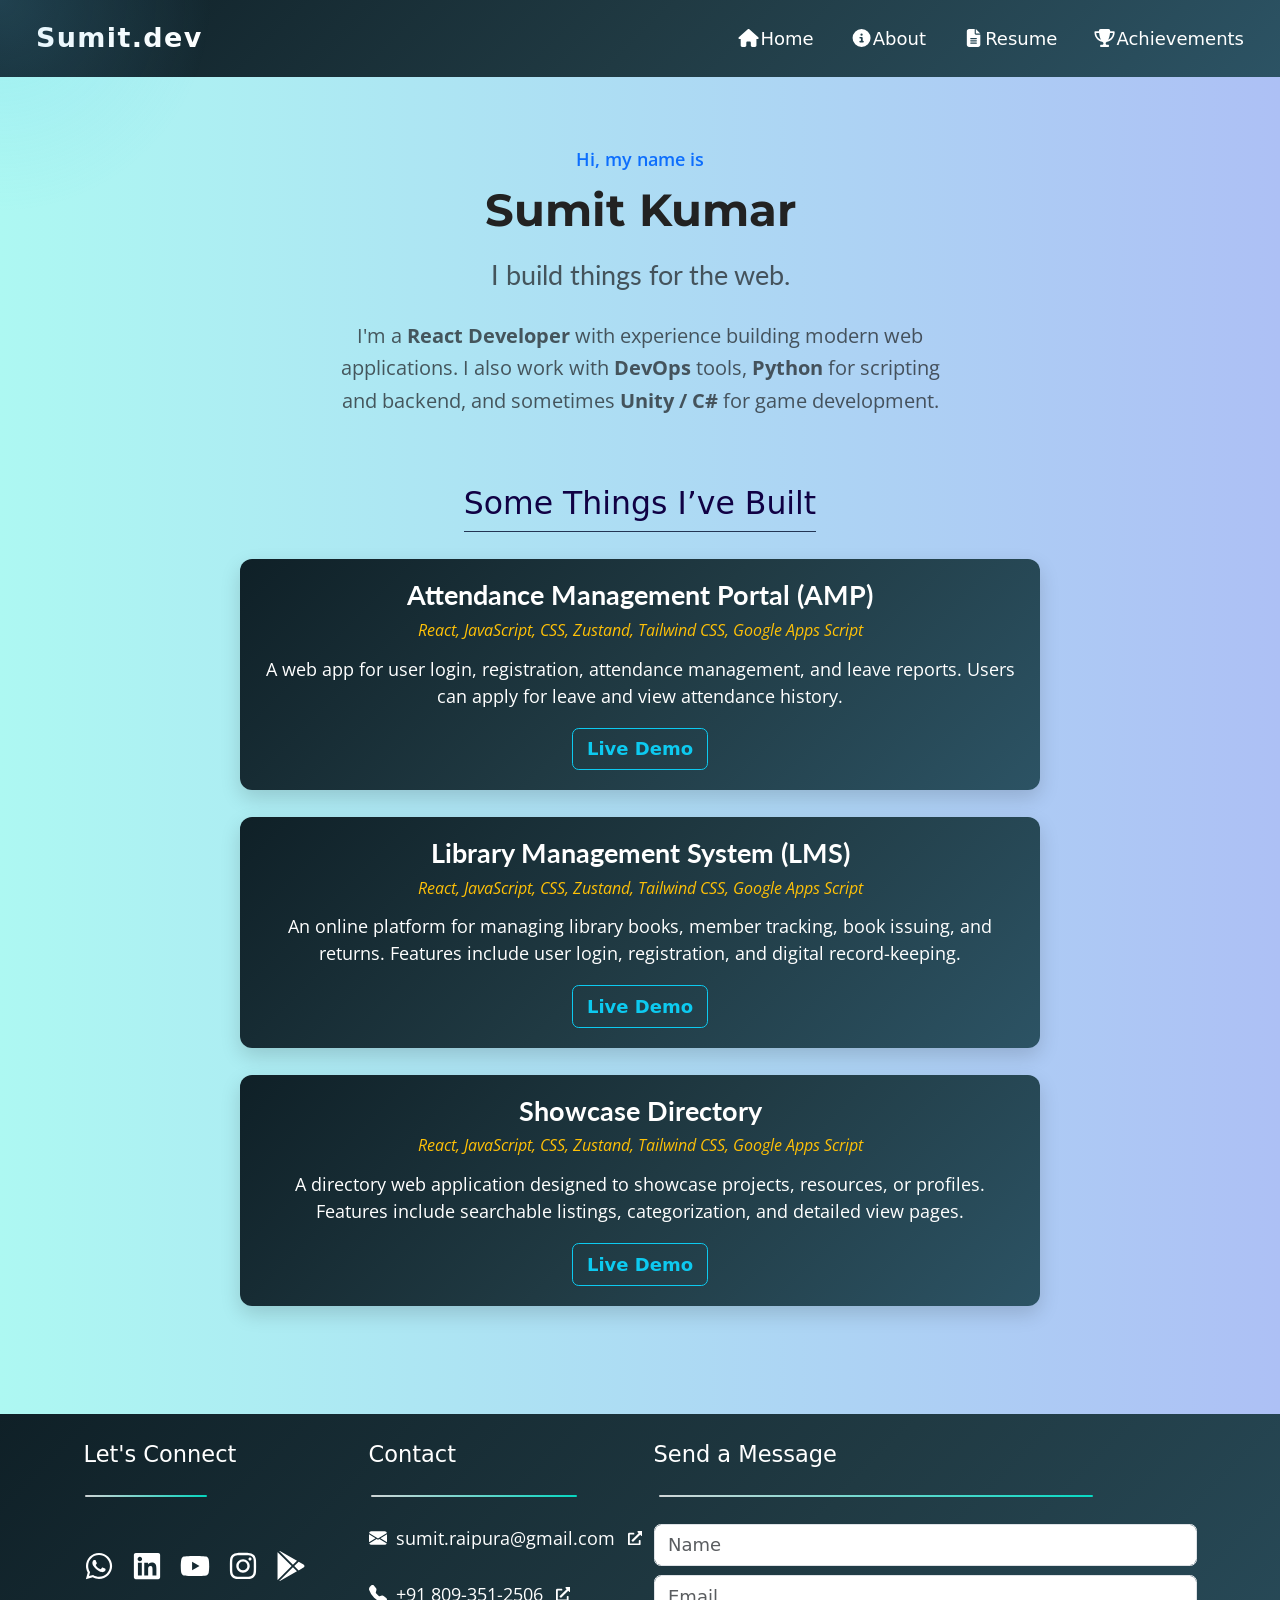
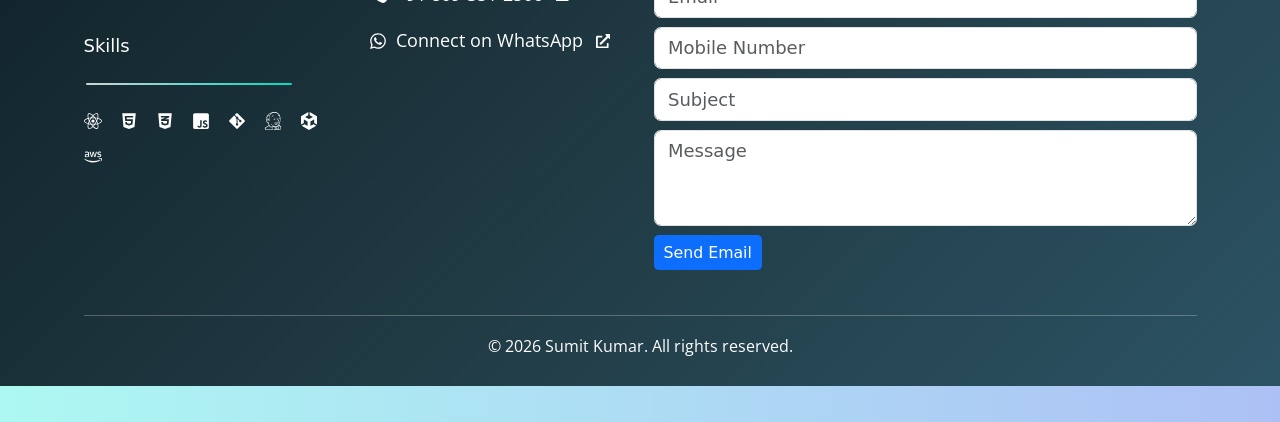
==== commit f241a90c: "Automated build sync from Jenkins build #${BUILD_NUMBER} (${env.BRANCH_NAME})" ====
--- a/index.html
+++ b/index.html
@@ -1 +1 @@
-<!doctype html><html lang="en"><head><meta charset="utf-8"/><link rel="icon" href="/logo.ico"/><meta name="viewport" content="width=device-width,initial-scale=1"/><meta name="theme-color" content="#000000"/><meta name="description" content="Web site created using create-react-app"/><link rel="apple-touch-icon" href="/logo192.png"/><link rel="manifest" href="/manifest.json"/><link rel="preconnect" href="https://fonts.googleapis.com"/><link rel="preconnect" href="https://fonts.gstatic.com" crossorigin/><link href="https://fonts.googleapis.com/css2?family=DM+Sans:wght@400;700&display=swap" rel="stylesheet"/><link href="https://fonts.googleapis.com/css2?family=Lato&family=Montserrat:wght@700&family=Open+Sans&display=swap" rel="stylesheet"><title>Sumit Portfolio</title><script defer="defer" src="/static/js/main.af3369e8.js"></script><link href="/static/css/main.03e186ed.css" rel="stylesheet"></head><body style="background:linear-gradient(to right,#adf8f2,#adc0f5)"><noscript>You need to enable JavaScript to run this app.</noscript><div id="root"></div></body></html>+<!doctype html><html lang="en"><head><meta charset="utf-8"/><link rel="icon" href="/logo.ico"/><meta name="viewport" content="width=device-width,initial-scale=1"/><meta name="theme-color" content="#000000"/><meta name="description" content="Web site created using create-react-app"/><link rel="apple-touch-icon" href="/logo192.png"/><link rel="manifest" href="/manifest.json"/><link rel="preconnect" href="https://fonts.googleapis.com"/><link rel="preconnect" href="https://fonts.gstatic.com" crossorigin/><link href="https://fonts.googleapis.com/css2?family=DM+Sans:wght@400;700&display=swap" rel="stylesheet"/><link href="https://fonts.googleapis.com/css2?family=Lato&family=Montserrat:wght@700&family=Open+Sans&display=swap" rel="stylesheet"><title>Sumit Portfolio</title><script defer="defer" src="/static/js/main.87f1c9bd.js"></script><link href="/static/css/main.412ad372.css" rel="stylesheet"></head><body style="background:linear-gradient(to right,#adf8f2,#adc0f5)"><noscript>You need to enable JavaScript to run this app.</noscript><div id="root"></div></body></html>
--- a/static/css/main.412ad372.css
+++ b/static/css/main.412ad372.css
@@ -0,0 +1,17 @@
+@charset "UTF-8";body{-webkit-font-smoothing:antialiased;-moz-osx-font-smoothing:grayscale;font-family:-apple-system,BlinkMacSystemFont,Segoe UI,Roboto,Oxygen,Ubuntu,Cantarell,Fira Sans,Droid Sans,Helvetica Neue,sans-serif}code{font-family:source-code-pro,Menlo,Monaco,Consolas,Courier New,monospace}body,html{font-size:18px!important}.App{text-align:center}.App-logo{height:40vmin;pointer-events:none}@media (prefers-reduced-motion:no-preference){.App-logo{animation:App-logo-spin 20s linear infinite}}.App-header{align-items:center;background-color:#282c34;color:#fff;display:flex;flex-direction:column;font-size:calc(10px + 2vmin);justify-content:center;min-height:100vh}.App-link{color:#61dafb}@keyframes App-logo-spin{0%{transform:rotate(0deg)}to{transform:rotate(1turn)}}/*!
+ * Bootstrap  v5.3.8 (https://getbootstrap.com/)
+ * Copyright 2011-2025 The Bootstrap Authors
+ * Licensed under MIT (https://github.com/twbs/bootstrap/blob/main/LICENSE)
+ */body{-webkit-tap-highlight-color:transparent}.carousel-control-next,.carousel-control-prev,.nav-link{background:0 0}:root{--color-success:green;--color-error:red;--color-warning:#d4af37;--color-info:#7fffd4;--color-white:#fff;--color-base:linear-gradient(135deg,#0f2027,#203a43,#2c5364);--color-background:#016e92}.base_color{background:linear-gradient(135deg,#0f2027,#203a43,#2c5364);background:var(--color-base);color:#fff;color:var(--color-white)}.hr{background:linear-gradient(90deg,#fff,#00ffe1);border:none;border-radius:4px;height:2px;margin:1.5rem auto 1.5rem 1%;opacity:.8;width:80%}.heading,h1{color:#222;font-family:Montserrat,sans-serif;font-size:2.5rem;font-weight:700;margin-bottom:.5em;text-align:center}.subheading,h2{color:#444;font-family:Lato,sans-serif;font-size:1.5rem;font-weight:600;margin-bottom:.75em}.content,p{color:#070707;font-family:Open Sans,sans-serif;font-size:1rem;font-weight:400;line-height:1.6;margin-bottom:1em}.text-sm{font-size:.75rem}.text-md{font-size:.9375rem}.text-lg{font-size:1.25rem}.text-muted{color:#6c757d!important}.text-success{color:green;color:var(--color-success)}.text-error{color:red;color:var(--color-error)}.text-warning{color:#d4af37;color:var(--color-warning)}.text-info{color:#7fffd4;color:var(--color-info)}.text-white{color:#fff;color:var(--color-white)}.intro-text{font-size:1.125rem;line-height:1.6;margin:0 auto;max-width:600px}.nav-link{border:none;color:inherit}.nav-link:after{background-color:currentColor;bottom:-2px}.active-underline:after,.nav-link:hover:after{width:100%}.achievement-section{margin:40px auto;max-width:900px;padding:0 20px}.achievement-grid{grid-gap:24px;display:grid;gap:24px;grid-template-columns:repeat(auto-fit,minmax(280px,1fr))}.achievement-card{background:linear-gradient(135deg,#0f2027,#203a43,#2c5364);background:var(--color-base);border-radius:12px;box-shadow:0 8px 20px #00000026;cursor:default;display:flex;flex-direction:column;overflow:hidden;transition:transform .3s ease,box-shadow .3s ease}.achievement-card:hover{box-shadow:0 12px 28px #015555cc;transform:translateY(-6px) scale(1.03)}.achievement-img{border-bottom:3px solid #7fffd4;border-bottom:3px solid var(--color-info);height:100%;object-fit:cover;width:100%}.achievement-content{color:#fff;color:var(--color-white);display:flex;flex-direction:column;height:100%;padding:20px}.achievement-title{color:#fff;color:var(--color-white);font-size:1.5rem;font-weight:700;margin:0 0 6px}.achievement-meta{color:#d4af37;color:var(--color-warning);font-size:.9rem;font-style:italic;margin:0 0 12px}.achievement-description{color:#fff;color:var(--color-white);flex-grow:1;font-size:1rem;line-height:1.5}.social-icon{color:#28e7d7;transition:transform .3s ease,color .3s ease}.social-icon:hover{color:#005a51;transform:scale(1.2)}.navbar-container{align-items:center;background:#0f2027;background:var(--color-base,#0f2027);color:#fff;display:flex;justify-content:space-between;padding:1rem 2rem;position:sticky;top:0;z-index:1000}.navbar-logo{color:var(--color-white);font-size:1.5rem;font-weight:700;letter-spacing:.05em}.navbar-links{display:flex;gap:2rem}.nav-link{color:#fff;font-weight:500;padding-bottom:4px;position:relative;transition:color .3s ease}.nav-link.active,.nav-link:hover{color:#0d0344;color:var(--color-white,#0d0344)}.nav-link:after{background:#010842;background:var(--color-white,#010842);bottom:0;content:"";height:2px;left:0;position:absolute;transition:width .3s ease-in-out;width:0}.nav-link.active:after,.nav-link:hover:after{width:100%}.navbar-toggle{cursor:pointer;display:none;font-size:1.5rem}@media screen and (max-width:768px){.navbar-links{align-items:center;background:#0f2027;background:var(--color-base,#0f2027);display:none;flex-direction:column;gap:1.5rem;left:0;padding:1.5rem 0;position:absolute;right:0;top:100%}.navbar-links.active{display:flex}.navbar-toggle{display:block}}.mouse-shadow{background:radial-gradient(circle at center,#67c9f333,#0000 60%);border-radius:50%;height:500px;pointer-events:none;position:fixed;transform:translate(-50%,-50%);transition:top .05s ease-out,left .05s ease-out;width:500px;z-index:9999}.resume-container{background:#fff;border-radius:8px;box-shadow:0 0 15px #00000026;color:#000;font-family:Segoe UI,sans-serif;margin:2rem auto;max-width:800px;padding:2rem}.resume-header{margin-bottom:1.5rem;text-align:center}.resume-header h1{font-size:2rem;font-weight:700;margin:0}.resume-header .position{color:#555;font-size:1.2rem}section{margin-bottom:2rem}h3{border-bottom:2px solid #ddd;font-size:1.2rem;margin-bottom:.5rem;padding-bottom:.3rem}.job h4{margin:.5rem 0 .2rem}.job p,.job ul{margin:.2rem 0 .5rem}.skills-list{display:flex;flex-wrap:wrap;list-style:none;padding-left:0}.skills-list li{background:#f1f1f1;border-radius:4px;font-size:.9rem;margin:4px;padding:6px 10px}.download-btn{background-color:#007bff;border-radius:5px;color:#fff;display:inline-block;font-weight:600;margin-top:20px;padding:12px 24px;text-decoration:none;transition:background-color .3s ease}.download-btn:hover{background-color:#0056b3}.contact a{color:#007bff;text-decoration:none}.contact a:hover{text-decoration:underline}:root{--toastify-color-light:#fff;--toastify-color-dark:#121212;--toastify-color-info:#3498db;--toastify-color-success:#07bc0c;--toastify-color-warning:#f1c40f;--toastify-color-error:#e74d3c;--toastify-color-transparent:#ffffffb3;--toastify-icon-color-info:var(--toastify-color-info);--toastify-icon-color-success:var(--toastify-color-success);--toastify-icon-color-warning:var(--toastify-color-warning);--toastify-icon-color-error:var(--toastify-color-error);--toastify-container-width:fit-content;--toastify-toast-width:320px;--toastify-toast-offset:16px;--toastify-toast-top:max(var(--toastify-toast-offset),env(safe-area-inset-top));--toastify-toast-right:max(var(--toastify-toast-offset),env(safe-area-inset-right));--toastify-toast-left:max(var(--toastify-toast-offset),env(safe-area-inset-left));--toastify-toast-bottom:max(var(--toastify-toast-offset),env(safe-area-inset-bottom));--toastify-toast-background:#fff;--toastify-toast-padding:14px;--toastify-toast-min-height:64px;--toastify-toast-max-height:800px;--toastify-toast-bd-radius:6px;--toastify-toast-shadow:0px 4px 12px #0000001a;--toastify-font-family:sans-serif;--toastify-z-index:9999;--toastify-text-color-light:#757575;--toastify-text-color-dark:#fff;--toastify-text-color-info:#fff;--toastify-text-color-success:#fff;--toastify-text-color-warning:#fff;--toastify-text-color-error:#fff;--toastify-spinner-color:#616161;--toastify-spinner-color-empty-area:#e0e0e0;--toastify-color-progress-light:linear-gradient(90deg,#4cd964,#5ac8fa,#007aff,#34aadc,#5856d6,#ff2d55);--toastify-color-progress-dark:#bb86fc;--toastify-color-progress-info:var(--toastify-color-info);--toastify-color-progress-success:var(--toastify-color-success);--toastify-color-progress-warning:var(--toastify-color-warning);--toastify-color-progress-error:var(--toastify-color-error);--toastify-color-progress-bgo:0.2}.Toastify__toast-container{box-sizing:border-box;color:#fff;display:flex;flex-direction:column;position:fixed;-webkit-transform:translateZ(9999);-webkit-transform:translateZ(var(--toastify-z-index));width:fit-content;width:var(--toastify-container-width);z-index:9999;z-index:var(--toastify-z-index)}.Toastify__toast-container--top-left{left:max(16px,env(safe-area-inset-left));left:var(--toastify-toast-left);top:max(16px,env(safe-area-inset-top));top:var(--toastify-toast-top)}.Toastify__toast-container--top-center{align-items:center;left:50%;top:max(16px,env(safe-area-inset-top));top:var(--toastify-toast-top);transform:translateX(-50%)}.Toastify__toast-container--top-right{align-items:end;right:max(16px,env(safe-area-inset-right));right:var(--toastify-toast-right);top:max(16px,env(safe-area-inset-top));top:var(--toastify-toast-top)}.Toastify__toast-container--bottom-left{bottom:max(16px,env(safe-area-inset-bottom));bottom:var(--toastify-toast-bottom);left:max(16px,env(safe-area-inset-left));left:var(--toastify-toast-left)}.Toastify__toast-container--bottom-center{align-items:center;bottom:max(16px,env(safe-area-inset-bottom));bottom:var(--toastify-toast-bottom);left:50%;transform:translateX(-50%)}.Toastify__toast-container--bottom-right{align-items:end;bottom:max(16px,env(safe-area-inset-bottom));bottom:var(--toastify-toast-bottom);right:max(16px,env(safe-area-inset-right));right:var(--toastify-toast-right)}.Toastify__toast{--y:0px;align-items:center;border-radius:6px;border-radius:var(--toastify-toast-bd-radius);box-shadow:0 4px 12px #0000001a;box-shadow:var(--toastify-toast-shadow);box-sizing:border-box;display:flex;flex:1 1 auto;font-family:sans-serif;font-family:var(--toastify-font-family);margin-bottom:1rem;max-height:800px;max-height:var(--toastify-toast-max-height);min-height:64px;min-height:var(--toastify-toast-min-height);padding:14px;padding:var(--toastify-toast-padding);position:relative;touch-action:none;width:320px;width:var(--toastify-toast-width);word-break:break-word;z-index:0}@media only screen and (max-width:480px){.Toastify__toast-container{left:env(safe-area-inset-left);margin:0;width:100vw}.Toastify__toast-container--top-center,.Toastify__toast-container--top-left,.Toastify__toast-container--top-right{top:env(safe-area-inset-top);transform:translateX(0)}.Toastify__toast-container--bottom-center,.Toastify__toast-container--bottom-left,.Toastify__toast-container--bottom-right{bottom:env(safe-area-inset-bottom);transform:translateX(0)}.Toastify__toast-container--rtl{left:auto;right:env(safe-area-inset-right)}.Toastify__toast{--toastify-toast-width:100%;border-radius:0;margin-bottom:0}}.Toastify__toast-container[data-stacked=true]{width:320px;width:var(--toastify-toast-width)}@media only screen and (max-width:480px){.Toastify__toast-container[data-stacked=true]{width:100vw}}.Toastify__toast--stacked{position:absolute;transform:translate3d(0,var(--y),0) scale(var(--s));transition:transform .3s;width:100%}.Toastify__toast--stacked[data-collapsed] .Toastify__close-button,.Toastify__toast--stacked[data-collapsed] .Toastify__toast-body{transition:opacity .1s}.Toastify__toast--stacked[data-collapsed=false]{overflow:visible}.Toastify__toast--stacked[data-collapsed=true]:not(:last-child)>*{opacity:0}.Toastify__toast--stacked:after{bottom:100%;content:"";height:calc(var(--g)*1px);left:0;position:absolute;right:0}.Toastify__toast--stacked[data-pos=top]{top:0}.Toastify__toast--stacked[data-pos=bot]{bottom:0}.Toastify__toast--stacked[data-pos=bot].Toastify__toast--stacked:before{transform-origin:top}.Toastify__toast--stacked[data-pos=top].Toastify__toast--stacked:before{transform-origin:bottom}.Toastify__toast--stacked:before{bottom:0;content:"";height:100%;left:0;position:absolute;right:0;transform:scaleY(3);z-index:-1}.Toastify__toast--rtl{direction:rtl}.Toastify__toast--close-on-click{cursor:pointer}.Toastify__toast-icon{display:flex;flex-shrink:0;margin-inline-end:10px;width:22px}.Toastify--animate{animation-duration:.5s;animation-fill-mode:both}.Toastify--animate-icon{animation-duration:.3s;animation-fill-mode:both}.Toastify__toast-theme--dark{background:#121212;background:var(--toastify-color-dark);color:#fff;color:var(--toastify-text-color-dark)}.Toastify__toast-theme--colored.Toastify__toast--default,.Toastify__toast-theme--light{background:#fff;background:var(--toastify-color-light);color:#757575;color:var(--toastify-text-color-light)}.Toastify__toast-theme--colored.Toastify__toast--info{background:#3498db;background:var(--toastify-color-info);color:#fff;color:var(--toastify-text-color-info)}.Toastify__toast-theme--colored.Toastify__toast--success{background:#07bc0c;background:var(--toastify-color-success);color:#fff;color:var(--toastify-text-color-success)}.Toastify__toast-theme--colored.Toastify__toast--warning{background:#f1c40f;background:var(--toastify-color-warning);color:#fff;color:var(--toastify-text-color-warning)}.Toastify__toast-theme--colored.Toastify__toast--error{background:#e74d3c;background:var(--toastify-color-error);color:#fff;color:var(--toastify-text-color-error)}.Toastify__progress-bar-theme--light{background:linear-gradient(90deg,#4cd964,#5ac8fa,#007aff,#34aadc,#5856d6,#ff2d55);background:var(--toastify-color-progress-light)}.Toastify__progress-bar-theme--dark{background:#bb86fc;background:var(--toastify-color-progress-dark)}.Toastify__progress-bar--info{background:#3498db;background:var(--toastify-color-progress-info)}.Toastify__progress-bar--success{background:#07bc0c;background:var(--toastify-color-progress-success)}.Toastify__progress-bar--warning{background:#f1c40f;background:var(--toastify-color-progress-warning)}.Toastify__progress-bar--error{background:#e74d3c;background:var(--toastify-color-progress-error)}.Toastify__progress-bar-theme--colored.Toastify__progress-bar--error,.Toastify__progress-bar-theme--colored.Toastify__progress-bar--info,.Toastify__progress-bar-theme--colored.Toastify__progress-bar--success,.Toastify__progress-bar-theme--colored.Toastify__progress-bar--warning{background:#ffffffb3;background:var(--toastify-color-transparent)}.Toastify__close-button{background:#0000;border:none;color:#fff;cursor:pointer;opacity:.7;outline:none;padding:0;position:absolute;right:6px;top:6px;transition:.3s ease;z-index:1}.Toastify__toast--rtl .Toastify__close-button{left:6px;right:auto}.Toastify__close-button--light{color:#000;opacity:.3}.Toastify__close-button>svg{fill:currentColor;height:16px;width:14px}.Toastify__close-button:focus,.Toastify__close-button:hover{opacity:1}@keyframes Toastify__trackProgress{0%{transform:scaleX(1)}to{transform:scaleX(0)}}.Toastify__progress-bar{bottom:0;height:100%;left:0;opacity:.7;position:absolute;transform-origin:left;width:100%;z-index:1}.Toastify__progress-bar--animated{animation:Toastify__trackProgress linear 1 forwards}.Toastify__progress-bar--controlled{transition:transform .2s}.Toastify__progress-bar--rtl{border-bottom-left-radius:0;left:auto;right:0;transform-origin:right}.Toastify__progress-bar--wrp{border-bottom-left-radius:6px;border-bottom-left-radius:var(--toastify-toast-bd-radius);border-bottom-right-radius:6px;border-bottom-right-radius:var(--toastify-toast-bd-radius);bottom:0;height:5px;left:0;overflow:hidden;position:absolute;width:100%}.Toastify__progress-bar--wrp[data-hidden=true]{opacity:0}.Toastify__progress-bar--bg{height:100%;opacity:.2;opacity:var(--toastify-color-progress-bgo);width:100%}.Toastify__spinner{animation:Toastify__spin .65s linear infinite;border:2px solid #e0e0e0;border-color:var(--toastify-spinner-color-empty-area);border-radius:100%;border-right-color:#616161;border-right-color:var(--toastify-spinner-color);box-sizing:border-box;height:20px;width:20px}@keyframes Toastify__bounceInRight{0%,60%,75%,90%,to{animation-timing-function:cubic-bezier(.215,.61,.355,1)}0%{opacity:0;transform:translate3d(3000px,0,0)}60%{opacity:1;transform:translate3d(-25px,0,0)}75%{transform:translate3d(10px,0,0)}90%{transform:translate3d(-5px,0,0)}to{transform:none}}@keyframes Toastify__bounceOutRight{20%{opacity:1;transform:translate3d(-20px,var(--y),0)}to{opacity:0;transform:translate3d(2000px,var(--y),0)}}@keyframes Toastify__bounceInLeft{0%,60%,75%,90%,to{animation-timing-function:cubic-bezier(.215,.61,.355,1)}0%{opacity:0;transform:translate3d(-3000px,0,0)}60%{opacity:1;transform:translate3d(25px,0,0)}75%{transform:translate3d(-10px,0,0)}90%{transform:translate3d(5px,0,0)}to{transform:none}}@keyframes Toastify__bounceOutLeft{20%{opacity:1;transform:translate3d(20px,var(--y),0)}to{opacity:0;transform:translate3d(-2000px,var(--y),0)}}@keyframes Toastify__bounceInUp{0%,60%,75%,90%,to{animation-timing-function:cubic-bezier(.215,.61,.355,1)}0%{opacity:0;transform:translate3d(0,3000px,0)}60%{opacity:1;transform:translate3d(0,-20px,0)}75%{transform:translate3d(0,10px,0)}90%{transform:translate3d(0,-5px,0)}to{transform:translateZ(0)}}@keyframes Toastify__bounceOutUp{20%{transform:translate3d(0,calc(var(--y) - 10px),0)}40%,45%{opacity:1;transform:translate3d(0,calc(var(--y) + 20px),0)}to{opacity:0;transform:translate3d(0,-2000px,0)}}@keyframes Toastify__bounceInDown{0%,60%,75%,90%,to{animation-timing-function:cubic-bezier(.215,.61,.355,1)}0%{opacity:0;transform:translate3d(0,-3000px,0)}60%{opacity:1;transform:translate3d(0,25px,0)}75%{transform:translate3d(0,-10px,0)}90%{transform:translate3d(0,5px,0)}to{transform:none}}@keyframes Toastify__bounceOutDown{20%{transform:translate3d(0,calc(var(--y) - 10px),0)}40%,45%{opacity:1;transform:translate3d(0,calc(var(--y) + 20px),0)}to{opacity:0;transform:translate3d(0,2000px,0)}}.Toastify__bounce-enter--bottom-left,.Toastify__bounce-enter--top-left{animation-name:Toastify__bounceInLeft}.Toastify__bounce-enter--bottom-right,.Toastify__bounce-enter--top-right{animation-name:Toastify__bounceInRight}.Toastify__bounce-enter--top-center{animation-name:Toastify__bounceInDown}.Toastify__bounce-enter--bottom-center{animation-name:Toastify__bounceInUp}.Toastify__bounce-exit--bottom-left,.Toastify__bounce-exit--top-left{animation-name:Toastify__bounceOutLeft}.Toastify__bounce-exit--bottom-right,.Toastify__bounce-exit--top-right{animation-name:Toastify__bounceOutRight}.Toastify__bounce-exit--top-center{animation-name:Toastify__bounceOutUp}.Toastify__bounce-exit--bottom-center{animation-name:Toastify__bounceOutDown}@keyframes Toastify__zoomIn{0%{opacity:0;transform:scale3d(.3,.3,.3)}50%{opacity:1}}@keyframes Toastify__zoomOut{0%{opacity:1}50%{opacity:0;transform:translate3d(0,var(--y),0) scale3d(.3,.3,.3)}to{opacity:0}}.Toastify__zoom-enter{animation-name:Toastify__zoomIn}.Toastify__zoom-exit{animation-name:Toastify__zoomOut}@keyframes Toastify__flipIn{0%{animation-timing-function:ease-in;opacity:0;transform:perspective(400px) rotateX(90deg)}40%{animation-timing-function:ease-in;transform:perspective(400px) rotateX(-20deg)}60%{opacity:1;transform:perspective(400px) rotateX(10deg)}80%{transform:perspective(400px) rotateX(-5deg)}to{transform:perspective(400px)}}@keyframes Toastify__flipOut{0%{transform:translate3d(0,var(--y),0) perspective(400px)}30%{opacity:1;transform:translate3d(0,var(--y),0) perspective(400px) rotateX(-20deg)}to{opacity:0;transform:translate3d(0,var(--y),0) perspective(400px) rotateX(90deg)}}.Toastify__flip-enter{animation-name:Toastify__flipIn}.Toastify__flip-exit{animation-name:Toastify__flipOut}@keyframes Toastify__slideInRight{0%{transform:translate3d(110%,0,0);visibility:visible}to{transform:translate3d(0,var(--y),0)}}@keyframes Toastify__slideInLeft{0%{transform:translate3d(-110%,0,0);visibility:visible}to{transform:translate3d(0,var(--y),0)}}@keyframes Toastify__slideInUp{0%{transform:translate3d(0,110%,0);visibility:visible}to{transform:translate3d(0,var(--y),0)}}@keyframes Toastify__slideInDown{0%{transform:translate3d(0,-110%,0);visibility:visible}to{transform:translate3d(0,var(--y),0)}}@keyframes Toastify__slideOutRight{0%{transform:translate3d(0,var(--y),0)}to{transform:translate3d(110%,var(--y),0);visibility:hidden}}@keyframes Toastify__slideOutLeft{0%{transform:translate3d(0,var(--y),0)}to{transform:translate3d(-110%,var(--y),0);visibility:hidden}}@keyframes Toastify__slideOutDown{0%{transform:translate3d(0,var(--y),0)}to{transform:translate3d(0,500px,0);visibility:hidden}}@keyframes Toastify__slideOutUp{0%{transform:translate3d(0,var(--y),0)}to{transform:translate3d(0,-500px,0);visibility:hidden}}.Toastify__slide-enter--bottom-left,.Toastify__slide-enter--top-left{animation-name:Toastify__slideInLeft}.Toastify__slide-enter--bottom-right,.Toastify__slide-enter--top-right{animation-name:Toastify__slideInRight}.Toastify__slide-enter--top-center{animation-name:Toastify__slideInDown}.Toastify__slide-enter--bottom-center{animation-name:Toastify__slideInUp}.Toastify__slide-exit--bottom-left,.Toastify__slide-exit--top-left{animation-duration:.3s;animation-name:Toastify__slideOutLeft;animation-timing-function:ease-in}.Toastify__slide-exit--bottom-right,.Toastify__slide-exit--top-right{animation-duration:.3s;animation-name:Toastify__slideOutRight;animation-timing-function:ease-in}.Toastify__slide-exit--top-center{animation-duration:.3s;animation-name:Toastify__slideOutUp;animation-timing-function:ease-in}.Toastify__slide-exit--bottom-center{animation-duration:.3s;animation-name:Toastify__slideOutDown;animation-timing-function:ease-in}@keyframes Toastify__spin{0%{transform:rotate(0deg)}to{transform:rotate(1turn)}}
+/*!
+ * Bootstrap  v5.3.8 (https://getbootstrap.com/)
+ * Copyright 2011-2025 The Bootstrap Authors
+ * Licensed under MIT (https://github.com/twbs/bootstrap/blob/main/LICENSE)
+ */:root,[data-bs-theme=light]{--bs-blue:#0d6efd;--bs-indigo:#6610f2;--bs-purple:#6f42c1;--bs-pink:#d63384;--bs-red:#dc3545;--bs-orange:#fd7e14;--bs-yellow:#ffc107;--bs-green:#198754;--bs-teal:#20c997;--bs-cyan:#0dcaf0;--bs-black:#000;--bs-white:#fff;--bs-gray:#6c757d;--bs-gray-dark:#343a40;--bs-gray-100:#f8f9fa;--bs-gray-200:#e9ecef;--bs-gray-300:#dee2e6;--bs-gray-400:#ced4da;--bs-gray-500:#adb5bd;--bs-gray-600:#6c757d;--bs-gray-700:#495057;--bs-gray-800:#343a40;--bs-gray-900:#212529;--bs-primary:#0d6efd;--bs-secondary:#6c757d;--bs-success:#198754;--bs-info:#0dcaf0;--bs-warning:#ffc107;--bs-danger:#dc3545;--bs-light:#f8f9fa;--bs-dark:#212529;--bs-primary-rgb:13,110,253;--bs-secondary-rgb:108,117,125;--bs-success-rgb:25,135,84;--bs-info-rgb:13,202,240;--bs-warning-rgb:255,193,7;--bs-danger-rgb:220,53,69;--bs-light-rgb:248,249,250;--bs-dark-rgb:33,37,41;--bs-primary-text-emphasis:#052c65;--bs-secondary-text-emphasis:#2b2f32;--bs-success-text-emphasis:#0a3622;--bs-info-text-emphasis:#055160;--bs-warning-text-emphasis:#664d03;--bs-danger-text-emphasis:#58151c;--bs-light-text-emphasis:#495057;--bs-dark-text-emphasis:#495057;--bs-primary-bg-subtle:#cfe2ff;--bs-secondary-bg-subtle:#e2e3e5;--bs-success-bg-subtle:#d1e7dd;--bs-info-bg-subtle:#cff4fc;--bs-warning-bg-subtle:#fff3cd;--bs-danger-bg-subtle:#f8d7da;--bs-light-bg-subtle:#fcfcfd;--bs-dark-bg-subtle:#ced4da;--bs-primary-border-subtle:#9ec5fe;--bs-secondary-border-subtle:#c4c8cb;--bs-success-border-subtle:#a3cfbb;--bs-info-border-subtle:#9eeaf9;--bs-warning-border-subtle:#ffe69c;--bs-danger-border-subtle:#f1aeb5;--bs-light-border-subtle:#e9ecef;--bs-dark-border-subtle:#adb5bd;--bs-white-rgb:255,255,255;--bs-black-rgb:0,0,0;--bs-font-sans-serif:system-ui,-apple-system,"Segoe UI",Roboto,"Helvetica Neue","Noto Sans","Liberation Sans",Arial,sans-serif,"Apple Color Emoji","Segoe UI Emoji","Segoe UI Symbol","Noto Color Emoji";--bs-font-monospace:SFMono-Regular,Menlo,Monaco,Consolas,"Liberation Mono","Courier New",monospace;--bs-gradient:linear-gradient(180deg,#ffffff26,#fff0);--bs-body-font-family:var(--bs-font-sans-serif);--bs-body-font-size:1rem;--bs-body-font-weight:400;--bs-body-line-height:1.5;--bs-body-color:#212529;--bs-body-color-rgb:33,37,41;--bs-body-bg:#fff;--bs-body-bg-rgb:255,255,255;--bs-emphasis-color:#000;--bs-emphasis-color-rgb:0,0,0;--bs-secondary-color:#212529bf;--bs-secondary-color-rgb:33,37,41;--bs-secondary-bg:#e9ecef;--bs-secondary-bg-rgb:233,236,239;--bs-tertiary-color:#21252980;--bs-tertiary-color-rgb:33,37,41;--bs-tertiary-bg:#f8f9fa;--bs-tertiary-bg-rgb:248,249,250;--bs-heading-color:inherit;--bs-link-color:#0d6efd;--bs-link-color-rgb:13,110,253;--bs-link-decoration:underline;--bs-link-hover-color:#0a58ca;--bs-link-hover-color-rgb:10,88,202;--bs-code-color:#d63384;--bs-highlight-color:#212529;--bs-highlight-bg:#fff3cd;--bs-border-width:1px;--bs-border-style:solid;--bs-border-color:#dee2e6;--bs-border-color-translucent:rgba(0,0,0,.175);--bs-border-radius:0.375rem;--bs-border-radius-sm:0.25rem;--bs-border-radius-lg:0.5rem;--bs-border-radius-xl:1rem;--bs-border-radius-xxl:2rem;--bs-border-radius-2xl:var(--bs-border-radius-xxl);--bs-border-radius-pill:50rem;--bs-box-shadow:0 0.5rem 1rem #00000026;--bs-box-shadow-sm:0 0.125rem 0.25rem rgba(0,0,0,.075);--bs-box-shadow-lg:0 1rem 3rem rgba(0,0,0,.175);--bs-box-shadow-inset:inset 0 1px 2px rgba(0,0,0,.075);--bs-focus-ring-width:0.25rem;--bs-focus-ring-opacity:0.25;--bs-focus-ring-color:#0d6efd40;--bs-form-valid-color:#198754;--bs-form-valid-border-color:#198754;--bs-form-invalid-color:#dc3545;--bs-form-invalid-border-color:#dc3545}[data-bs-theme=dark]{--bs-body-color:#dee2e6;--bs-body-color-rgb:222,226,230;--bs-body-bg:#212529;--bs-body-bg-rgb:33,37,41;--bs-emphasis-color:#fff;--bs-emphasis-color-rgb:255,255,255;--bs-secondary-color:#dee2e6bf;--bs-secondary-color-rgb:222,226,230;--bs-secondary-bg:#343a40;--bs-secondary-bg-rgb:52,58,64;--bs-tertiary-color:#dee2e680;--bs-tertiary-color-rgb:222,226,230;--bs-tertiary-bg:#2b3035;--bs-tertiary-bg-rgb:43,48,53;--bs-primary-text-emphasis:#6ea8fe;--bs-secondary-text-emphasis:#a7acb1;--bs-success-text-emphasis:#75b798;--bs-info-text-emphasis:#6edff6;--bs-warning-text-emphasis:#ffda6a;--bs-danger-text-emphasis:#ea868f;--bs-light-text-emphasis:#f8f9fa;--bs-dark-text-emphasis:#dee2e6;--bs-primary-bg-subtle:#031633;--bs-secondary-bg-subtle:#161719;--bs-success-bg-subtle:#051b11;--bs-info-bg-subtle:#032830;--bs-warning-bg-subtle:#332701;--bs-danger-bg-subtle:#2c0b0e;--bs-light-bg-subtle:#343a40;--bs-dark-bg-subtle:#1a1d20;--bs-primary-border-subtle:#084298;--bs-secondary-border-subtle:#41464b;--bs-success-border-subtle:#0f5132;--bs-info-border-subtle:#087990;--bs-warning-border-subtle:#997404;--bs-danger-border-subtle:#842029;--bs-light-border-subtle:#495057;--bs-dark-border-subtle:#343a40;--bs-heading-color:inherit;--bs-link-color:#6ea8fe;--bs-link-hover-color:#8bb9fe;--bs-link-color-rgb:110,168,254;--bs-link-hover-color-rgb:139,185,254;--bs-code-color:#e685b5;--bs-highlight-color:#dee2e6;--bs-highlight-bg:#664d03;--bs-border-color:#495057;--bs-border-color-translucent:#ffffff26;--bs-form-valid-color:#75b798;--bs-form-valid-border-color:#75b798;--bs-form-invalid-color:#ea868f;--bs-form-invalid-border-color:#ea868f;color-scheme:dark}*,:after,:before{box-sizing:border-box}@media (prefers-reduced-motion:no-preference){:root{scroll-behavior:smooth}}body{-webkit-text-size-adjust:100%;-webkit-tap-highlight-color:rgba(0,0,0,0);background-color:#fff;background-color:var(--bs-body-bg);color:#212529;color:var(--bs-body-color);font-family:system-ui,-apple-system,Segoe UI,Roboto,Helvetica Neue,Noto Sans,Liberation Sans,Arial,sans-serif,Apple Color Emoji,Segoe UI Emoji,Segoe UI Symbol,Noto Color Emoji;font-family:var(--bs-body-font-family);font-size:1rem;font-size:var(--bs-body-font-size);font-weight:400;font-weight:var(--bs-body-font-weight);line-height:1.5;line-height:var(--bs-body-line-height);margin:0;text-align:var(--bs-body-text-align)}hr{border:0;border-top:1px solid;border-top:var(--bs-border-width) solid;color:inherit;margin:1rem 0;opacity:.25}.h1,.h2,.h3,.h4,.h5,.h6,h1,h2,h3,h4,h5,h6{color:inherit;color:var(--bs-heading-color);font-weight:500;line-height:1.2;margin-bottom:.5rem;margin-top:0}.h1,h1{font-size:calc(1.375rem + 1.5vw)}@media (min-width:1200px){.h1,h1{font-size:2.5rem}}.h2,h2{font-size:calc(1.325rem + .9vw)}@media (min-width:1200px){.h2,h2{font-size:2rem}}.h3,h3{font-size:calc(1.3rem + .6vw)}@media (min-width:1200px){.h3,h3{font-size:1.75rem}}.h4,h4{font-size:calc(1.275rem + .3vw)}@media (min-width:1200px){.h4,h4{font-size:1.5rem}}.h5,h5{font-size:1.25rem}.h6,h6{font-size:1rem}p{margin-bottom:1rem;margin-top:0}abbr[title]{cursor:help;-webkit-text-decoration:underline dotted;text-decoration:underline dotted;-webkit-text-decoration-skip-ink:none;text-decoration-skip-ink:none}address{font-style:normal;line-height:inherit;margin-bottom:1rem}ol,ul{padding-left:2rem}dl,ol,ul{margin-bottom:1rem;margin-top:0}ol ol,ol ul,ul ol,ul ul{margin-bottom:0}dt{font-weight:700}dd{margin-bottom:.5rem;margin-left:0}blockquote{margin:0 0 1rem}b,strong{font-weight:bolder}.small,small{font-size:.875em}.mark,mark{background-color:#fff3cd;background-color:var(--bs-highlight-bg);color:#212529;color:var(--bs-highlight-color);padding:.1875em}sub,sup{font-size:.75em;line-height:0;position:relative;vertical-align:initial}sub{bottom:-.25em}sup{top:-.5em}a{color:#0d6efd;color:rgba(var(--bs-link-color-rgb),var(--bs-link-opacity,1));text-decoration:underline}a:hover{--bs-link-color-rgb:var(--bs-link-hover-color-rgb)}a:not([href]):not([class]),a:not([href]):not([class]):hover{color:inherit;text-decoration:none}code,kbd,pre,samp{font-family:SFMono-Regular,Menlo,Monaco,Consolas,Liberation Mono,Courier New,monospace;font-family:var(--bs-font-monospace);font-size:1em}pre{display:block;font-size:.875em;margin-bottom:1rem;margin-top:0;overflow:auto}pre code{color:inherit;font-size:inherit;word-break:normal}code{word-wrap:break-word;color:#d63384;color:var(--bs-code-color);font-size:.875em}a>code{color:inherit}kbd{background-color:#212529;background-color:var(--bs-body-color);border-radius:.25rem;color:#fff;color:var(--bs-body-bg);font-size:.875em;padding:.1875rem .375rem}kbd kbd{font-size:1em;padding:0}figure{margin:0 0 1rem}img,svg{vertical-align:middle}table{border-collapse:collapse;caption-side:bottom}caption{color:#212529bf;color:var(--bs-secondary-color);padding-bottom:.5rem;padding-top:.5rem;text-align:left}th{text-align:inherit;text-align:-webkit-match-parent}tbody,td,tfoot,th,thead,tr{border:0 solid;border-color:inherit}label{display:inline-block}button{border-radius:0}button:focus:not(:focus-visible){outline:0}button,input,optgroup,select,textarea{font-family:inherit;font-size:inherit;line-height:inherit;margin:0}button,select{text-transform:none}[role=button]{cursor:pointer}select{word-wrap:normal}select:disabled{opacity:1}[list]:not([type=date]):not([type=datetime-local]):not([type=month]):not([type=week]):not([type=time])::-webkit-calendar-picker-indicator{display:none!important}[type=button],[type=reset],[type=submit],button{-webkit-appearance:button}[type=button]:not(:disabled),[type=reset]:not(:disabled),[type=submit]:not(:disabled),button:not(:disabled){cursor:pointer}::-moz-focus-inner{border-style:none;padding:0}textarea{resize:vertical}fieldset{border:0;margin:0;min-width:0;padding:0}legend{float:left;font-size:calc(1.275rem + .3vw);line-height:inherit;margin-bottom:.5rem;padding:0;width:100%}@media (min-width:1200px){legend{font-size:1.5rem}}legend+*{clear:left}::-webkit-datetime-edit-day-field,::-webkit-datetime-edit-fields-wrapper,::-webkit-datetime-edit-hour-field,::-webkit-datetime-edit-minute,::-webkit-datetime-edit-month-field,::-webkit-datetime-edit-text,::-webkit-datetime-edit-year-field{padding:0}::-webkit-inner-spin-button{height:auto}[type=search]{-webkit-appearance:textfield;outline-offset:-2px}[type=search]::-webkit-search-cancel-button{cursor:pointer;filter:grayscale(1)}::-webkit-search-decoration{-webkit-appearance:none}::-webkit-color-swatch-wrapper{padding:0}::file-selector-button{-webkit-appearance:button;font:inherit}output{display:inline-block}iframe{border:0}summary{cursor:pointer;display:list-item}progress{vertical-align:initial}[hidden]{display:none!important}.lead{font-size:1.25rem;font-weight:300}.display-1{font-size:calc(1.625rem + 4.5vw);font-weight:300;line-height:1.2}@media (min-width:1200px){.display-1{font-size:5rem}}.display-2{font-size:calc(1.575rem + 3.9vw);font-weight:300;line-height:1.2}@media (min-width:1200px){.display-2{font-size:4.5rem}}.display-3{font-size:calc(1.525rem + 3.3vw);font-weight:300;line-height:1.2}@media (min-width:1200px){.display-3{font-size:4rem}}.display-4{font-size:calc(1.475rem + 2.7vw);font-weight:300;line-height:1.2}@media (min-width:1200px){.display-4{font-size:3.5rem}}.display-5{font-size:calc(1.425rem + 2.1vw);font-weight:300;line-height:1.2}@media (min-width:1200px){.display-5{font-size:3rem}}.display-6{font-size:calc(1.375rem + 1.5vw);font-weight:300;line-height:1.2}@media (min-width:1200px){.display-6{font-size:2.5rem}}.list-inline,.list-unstyled{list-style:none;padding-left:0}.list-inline-item{display:inline-block}.list-inline-item:not(:last-child){margin-right:.5rem}.initialism{font-size:.875em;text-transform:uppercase}.blockquote{font-size:1.25rem;margin-bottom:1rem}.blockquote>:last-child{margin-bottom:0}.blockquote-footer{color:#6c757d;font-size:.875em;margin-bottom:1rem;margin-top:-1rem}.blockquote-footer:before{content:"— "}.img-fluid,.img-thumbnail{height:auto;max-width:100%}.img-thumbnail{background-color:#fff;background-color:var(--bs-body-bg);border:1px solid #dee2e6;border:var(--bs-border-width) solid var(--bs-border-color);border-radius:.375rem;border-radius:var(--bs-border-radius);padding:.25rem}.figure{display:inline-block}.figure-img{line-height:1;margin-bottom:.5rem}.figure-caption{color:#212529bf;color:var(--bs-secondary-color);font-size:.875em}.container,.container-fluid,.container-lg,.container-md,.container-sm,.container-xl,.container-xxl{--bs-gutter-x:1.5rem;--bs-gutter-y:0;margin-left:auto;margin-right:auto;padding-left:calc(var(--bs-gutter-x)*.5);padding-right:calc(var(--bs-gutter-x)*.5);width:100%}@media (min-width:576px){.container,.container-sm{max-width:540px}}@media (min-width:768px){.container,.container-md,.container-sm{max-width:720px}}@media (min-width:992px){.container,.container-lg,.container-md,.container-sm{max-width:960px}}@media (min-width:1200px){.container,.container-lg,.container-md,.container-sm,.container-xl{max-width:1140px}}@media (min-width:1400px){.container,.container-lg,.container-md,.container-sm,.container-xl,.container-xxl{max-width:1320px}}:root{--bs-breakpoint-xs:0;--bs-breakpoint-sm:576px;--bs-breakpoint-md:768px;--bs-breakpoint-lg:992px;--bs-breakpoint-xl:1200px;--bs-breakpoint-xxl:1400px}.row{--bs-gutter-x:1.5rem;--bs-gutter-y:0;display:flex;flex-wrap:wrap;margin-left:calc(var(--bs-gutter-x)*-.5);margin-right:calc(var(--bs-gutter-x)*-.5);margin-top:calc(var(--bs-gutter-y)*-1)}.row>*{flex-shrink:0;margin-top:var(--bs-gutter-y);max-width:100%;padding-left:calc(var(--bs-gutter-x)*.5);padding-right:calc(var(--bs-gutter-x)*.5);width:100%}.col{flex:1 0}.row-cols-auto>*{flex:0 0 auto;width:auto}.row-cols-1>*{flex:0 0 auto;width:100%}.row-cols-2>*{flex:0 0 auto;width:50%}.row-cols-3>*{flex:0 0 auto;width:33.33333333%}.row-cols-4>*{flex:0 0 auto;width:25%}.row-cols-5>*{flex:0 0 auto;width:20%}.row-cols-6>*{flex:0 0 auto;width:16.66666667%}.col-auto{flex:0 0 auto;width:auto}.col-1{flex:0 0 auto;width:8.33333333%}.col-2{flex:0 0 auto;width:16.66666667%}.col-3{flex:0 0 auto;width:25%}.col-4{flex:0 0 auto;width:33.33333333%}.col-5{flex:0 0 auto;width:41.66666667%}.col-6{flex:0 0 auto;width:50%}.col-7{flex:0 0 auto;width:58.33333333%}.col-8{flex:0 0 auto;width:66.66666667%}.col-9{flex:0 0 auto;width:75%}.col-10{flex:0 0 auto;width:83.33333333%}.col-11{flex:0 0 auto;width:91.66666667%}.col-12{flex:0 0 auto;width:100%}.offset-1{margin-left:8.33333333%}.offset-2{margin-left:16.66666667%}.offset-3{margin-left:25%}.offset-4{margin-left:33.33333333%}.offset-5{margin-left:41.66666667%}.offset-6{margin-left:50%}.offset-7{margin-left:58.33333333%}.offset-8{margin-left:66.66666667%}.offset-9{margin-left:75%}.offset-10{margin-left:83.33333333%}.offset-11{margin-left:91.66666667%}.g-0,.gx-0{--bs-gutter-x:0}.g-0,.gy-0{--bs-gutter-y:0}.g-1,.gx-1{--bs-gutter-x:0.25rem}.g-1,.gy-1{--bs-gutter-y:0.25rem}.g-2,.gx-2{--bs-gutter-x:0.5rem}.g-2,.gy-2{--bs-gutter-y:0.5rem}.g-3,.gx-3{--bs-gutter-x:1rem}.g-3,.gy-3{--bs-gutter-y:1rem}.g-4,.gx-4{--bs-gutter-x:1.5rem}.g-4,.gy-4{--bs-gutter-y:1.5rem}.g-5,.gx-5{--bs-gutter-x:3rem}.g-5,.gy-5{--bs-gutter-y:3rem}@media (min-width:576px){.col-sm{flex:1 0}.row-cols-sm-auto>*{flex:0 0 auto;width:auto}.row-cols-sm-1>*{flex:0 0 auto;width:100%}.row-cols-sm-2>*{flex:0 0 auto;width:50%}.row-cols-sm-3>*{flex:0 0 auto;width:33.33333333%}.row-cols-sm-4>*{flex:0 0 auto;width:25%}.row-cols-sm-5>*{flex:0 0 auto;width:20%}.row-cols-sm-6>*{flex:0 0 auto;width:16.66666667%}.col-sm-auto{flex:0 0 auto;width:auto}.col-sm-1{flex:0 0 auto;width:8.33333333%}.col-sm-2{flex:0 0 auto;width:16.66666667%}.col-sm-3{flex:0 0 auto;width:25%}.col-sm-4{flex:0 0 auto;width:33.33333333%}.col-sm-5{flex:0 0 auto;width:41.66666667%}.col-sm-6{flex:0 0 auto;width:50%}.col-sm-7{flex:0 0 auto;width:58.33333333%}.col-sm-8{flex:0 0 auto;width:66.66666667%}.col-sm-9{flex:0 0 auto;width:75%}.col-sm-10{flex:0 0 auto;width:83.33333333%}.col-sm-11{flex:0 0 auto;width:91.66666667%}.col-sm-12{flex:0 0 auto;width:100%}.offset-sm-0{margin-left:0}.offset-sm-1{margin-left:8.33333333%}.offset-sm-2{margin-left:16.66666667%}.offset-sm-3{margin-left:25%}.offset-sm-4{margin-left:33.33333333%}.offset-sm-5{margin-left:41.66666667%}.offset-sm-6{margin-left:50%}.offset-sm-7{margin-left:58.33333333%}.offset-sm-8{margin-left:66.66666667%}.offset-sm-9{margin-left:75%}.offset-sm-10{margin-left:83.33333333%}.offset-sm-11{margin-left:91.66666667%}.g-sm-0,.gx-sm-0{--bs-gutter-x:0}.g-sm-0,.gy-sm-0{--bs-gutter-y:0}.g-sm-1,.gx-sm-1{--bs-gutter-x:0.25rem}.g-sm-1,.gy-sm-1{--bs-gutter-y:0.25rem}.g-sm-2,.gx-sm-2{--bs-gutter-x:0.5rem}.g-sm-2,.gy-sm-2{--bs-gutter-y:0.5rem}.g-sm-3,.gx-sm-3{--bs-gutter-x:1rem}.g-sm-3,.gy-sm-3{--bs-gutter-y:1rem}.g-sm-4,.gx-sm-4{--bs-gutter-x:1.5rem}.g-sm-4,.gy-sm-4{--bs-gutter-y:1.5rem}.g-sm-5,.gx-sm-5{--bs-gutter-x:3rem}.g-sm-5,.gy-sm-5{--bs-gutter-y:3rem}}@media (min-width:768px){.col-md{flex:1 0}.row-cols-md-auto>*{flex:0 0 auto;width:auto}.row-cols-md-1>*{flex:0 0 auto;width:100%}.row-cols-md-2>*{flex:0 0 auto;width:50%}.row-cols-md-3>*{flex:0 0 auto;width:33.33333333%}.row-cols-md-4>*{flex:0 0 auto;width:25%}.row-cols-md-5>*{flex:0 0 auto;width:20%}.row-cols-md-6>*{flex:0 0 auto;width:16.66666667%}.col-md-auto{flex:0 0 auto;width:auto}.col-md-1{flex:0 0 auto;width:8.33333333%}.col-md-2{flex:0 0 auto;width:16.66666667%}.col-md-3{flex:0 0 auto;width:25%}.col-md-4{flex:0 0 auto;width:33.33333333%}.col-md-5{flex:0 0 auto;width:41.66666667%}.col-md-6{flex:0 0 auto;width:50%}.col-md-7{flex:0 0 auto;width:58.33333333%}.col-md-8{flex:0 0 auto;width:66.66666667%}.col-md-9{flex:0 0 auto;width:75%}.col-md-10{flex:0 0 auto;width:83.33333333%}.col-md-11{flex:0 0 auto;width:91.66666667%}.col-md-12{flex:0 0 auto;width:100%}.offset-md-0{margin-left:0}.offset-md-1{margin-left:8.33333333%}.offset-md-2{margin-left:16.66666667%}.offset-md-3{margin-left:25%}.offset-md-4{margin-left:33.33333333%}.offset-md-5{margin-left:41.66666667%}.offset-md-6{margin-left:50%}.offset-md-7{margin-left:58.33333333%}.offset-md-8{margin-left:66.66666667%}.offset-md-9{margin-left:75%}.offset-md-10{margin-left:83.33333333%}.offset-md-11{margin-left:91.66666667%}.g-md-0,.gx-md-0{--bs-gutter-x:0}.g-md-0,.gy-md-0{--bs-gutter-y:0}.g-md-1,.gx-md-1{--bs-gutter-x:0.25rem}.g-md-1,.gy-md-1{--bs-gutter-y:0.25rem}.g-md-2,.gx-md-2{--bs-gutter-x:0.5rem}.g-md-2,.gy-md-2{--bs-gutter-y:0.5rem}.g-md-3,.gx-md-3{--bs-gutter-x:1rem}.g-md-3,.gy-md-3{--bs-gutter-y:1rem}.g-md-4,.gx-md-4{--bs-gutter-x:1.5rem}.g-md-4,.gy-md-4{--bs-gutter-y:1.5rem}.g-md-5,.gx-md-5{--bs-gutter-x:3rem}.g-md-5,.gy-md-5{--bs-gutter-y:3rem}}@media (min-width:992px){.col-lg{flex:1 0}.row-cols-lg-auto>*{flex:0 0 auto;width:auto}.row-cols-lg-1>*{flex:0 0 auto;width:100%}.row-cols-lg-2>*{flex:0 0 auto;width:50%}.row-cols-lg-3>*{flex:0 0 auto;width:33.33333333%}.row-cols-lg-4>*{flex:0 0 auto;width:25%}.row-cols-lg-5>*{flex:0 0 auto;width:20%}.row-cols-lg-6>*{flex:0 0 auto;width:16.66666667%}.col-lg-auto{flex:0 0 auto;width:auto}.col-lg-1{flex:0 0 auto;width:8.33333333%}.col-lg-2{flex:0 0 auto;width:16.66666667%}.col-lg-3{flex:0 0 auto;width:25%}.col-lg-4{flex:0 0 auto;width:33.33333333%}.col-lg-5{flex:0 0 auto;width:41.66666667%}.col-lg-6{flex:0 0 auto;width:50%}.col-lg-7{flex:0 0 auto;width:58.33333333%}.col-lg-8{flex:0 0 auto;width:66.66666667%}.col-lg-9{flex:0 0 auto;width:75%}.col-lg-10{flex:0 0 auto;width:83.33333333%}.col-lg-11{flex:0 0 auto;width:91.66666667%}.col-lg-12{flex:0 0 auto;width:100%}.offset-lg-0{margin-left:0}.offset-lg-1{margin-left:8.33333333%}.offset-lg-2{margin-left:16.66666667%}.offset-lg-3{margin-left:25%}.offset-lg-4{margin-left:33.33333333%}.offset-lg-5{margin-left:41.66666667%}.offset-lg-6{margin-left:50%}.offset-lg-7{margin-left:58.33333333%}.offset-lg-8{margin-left:66.66666667%}.offset-lg-9{margin-left:75%}.offset-lg-10{margin-left:83.33333333%}.offset-lg-11{margin-left:91.66666667%}.g-lg-0,.gx-lg-0{--bs-gutter-x:0}.g-lg-0,.gy-lg-0{--bs-gutter-y:0}.g-lg-1,.gx-lg-1{--bs-gutter-x:0.25rem}.g-lg-1,.gy-lg-1{--bs-gutter-y:0.25rem}.g-lg-2,.gx-lg-2{--bs-gutter-x:0.5rem}.g-lg-2,.gy-lg-2{--bs-gutter-y:0.5rem}.g-lg-3,.gx-lg-3{--bs-gutter-x:1rem}.g-lg-3,.gy-lg-3{--bs-gutter-y:1rem}.g-lg-4,.gx-lg-4{--bs-gutter-x:1.5rem}.g-lg-4,.gy-lg-4{--bs-gutter-y:1.5rem}.g-lg-5,.gx-lg-5{--bs-gutter-x:3rem}.g-lg-5,.gy-lg-5{--bs-gutter-y:3rem}}@media (min-width:1200px){.col-xl{flex:1 0}.row-cols-xl-auto>*{flex:0 0 auto;width:auto}.row-cols-xl-1>*{flex:0 0 auto;width:100%}.row-cols-xl-2>*{flex:0 0 auto;width:50%}.row-cols-xl-3>*{flex:0 0 auto;width:33.33333333%}.row-cols-xl-4>*{flex:0 0 auto;width:25%}.row-cols-xl-5>*{flex:0 0 auto;width:20%}.row-cols-xl-6>*{flex:0 0 auto;width:16.66666667%}.col-xl-auto{flex:0 0 auto;width:auto}.col-xl-1{flex:0 0 auto;width:8.33333333%}.col-xl-2{flex:0 0 auto;width:16.66666667%}.col-xl-3{flex:0 0 auto;width:25%}.col-xl-4{flex:0 0 auto;width:33.33333333%}.col-xl-5{flex:0 0 auto;width:41.66666667%}.col-xl-6{flex:0 0 auto;width:50%}.col-xl-7{flex:0 0 auto;width:58.33333333%}.col-xl-8{flex:0 0 auto;width:66.66666667%}.col-xl-9{flex:0 0 auto;width:75%}.col-xl-10{flex:0 0 auto;width:83.33333333%}.col-xl-11{flex:0 0 auto;width:91.66666667%}.col-xl-12{flex:0 0 auto;width:100%}.offset-xl-0{margin-left:0}.offset-xl-1{margin-left:8.33333333%}.offset-xl-2{margin-left:16.66666667%}.offset-xl-3{margin-left:25%}.offset-xl-4{margin-left:33.33333333%}.offset-xl-5{margin-left:41.66666667%}.offset-xl-6{margin-left:50%}.offset-xl-7{margin-left:58.33333333%}.offset-xl-8{margin-left:66.66666667%}.offset-xl-9{margin-left:75%}.offset-xl-10{margin-left:83.33333333%}.offset-xl-11{margin-left:91.66666667%}.g-xl-0,.gx-xl-0{--bs-gutter-x:0}.g-xl-0,.gy-xl-0{--bs-gutter-y:0}.g-xl-1,.gx-xl-1{--bs-gutter-x:0.25rem}.g-xl-1,.gy-xl-1{--bs-gutter-y:0.25rem}.g-xl-2,.gx-xl-2{--bs-gutter-x:0.5rem}.g-xl-2,.gy-xl-2{--bs-gutter-y:0.5rem}.g-xl-3,.gx-xl-3{--bs-gutter-x:1rem}.g-xl-3,.gy-xl-3{--bs-gutter-y:1rem}.g-xl-4,.gx-xl-4{--bs-gutter-x:1.5rem}.g-xl-4,.gy-xl-4{--bs-gutter-y:1.5rem}.g-xl-5,.gx-xl-5{--bs-gutter-x:3rem}.g-xl-5,.gy-xl-5{--bs-gutter-y:3rem}}@media (min-width:1400px){.col-xxl{flex:1 0}.row-cols-xxl-auto>*{flex:0 0 auto;width:auto}.row-cols-xxl-1>*{flex:0 0 auto;width:100%}.row-cols-xxl-2>*{flex:0 0 auto;width:50%}.row-cols-xxl-3>*{flex:0 0 auto;width:33.33333333%}.row-cols-xxl-4>*{flex:0 0 auto;width:25%}.row-cols-xxl-5>*{flex:0 0 auto;width:20%}.row-cols-xxl-6>*{flex:0 0 auto;width:16.66666667%}.col-xxl-auto{flex:0 0 auto;width:auto}.col-xxl-1{flex:0 0 auto;width:8.33333333%}.col-xxl-2{flex:0 0 auto;width:16.66666667%}.col-xxl-3{flex:0 0 auto;width:25%}.col-xxl-4{flex:0 0 auto;width:33.33333333%}.col-xxl-5{flex:0 0 auto;width:41.66666667%}.col-xxl-6{flex:0 0 auto;width:50%}.col-xxl-7{flex:0 0 auto;width:58.33333333%}.col-xxl-8{flex:0 0 auto;width:66.66666667%}.col-xxl-9{flex:0 0 auto;width:75%}.col-xxl-10{flex:0 0 auto;width:83.33333333%}.col-xxl-11{flex:0 0 auto;width:91.66666667%}.col-xxl-12{flex:0 0 auto;width:100%}.offset-xxl-0{margin-left:0}.offset-xxl-1{margin-left:8.33333333%}.offset-xxl-2{margin-left:16.66666667%}.offset-xxl-3{margin-left:25%}.offset-xxl-4{margin-left:33.33333333%}.offset-xxl-5{margin-left:41.66666667%}.offset-xxl-6{margin-left:50%}.offset-xxl-7{margin-left:58.33333333%}.offset-xxl-8{margin-left:66.66666667%}.offset-xxl-9{margin-left:75%}.offset-xxl-10{margin-left:83.33333333%}.offset-xxl-11{margin-left:91.66666667%}.g-xxl-0,.gx-xxl-0{--bs-gutter-x:0}.g-xxl-0,.gy-xxl-0{--bs-gutter-y:0}.g-xxl-1,.gx-xxl-1{--bs-gutter-x:0.25rem}.g-xxl-1,.gy-xxl-1{--bs-gutter-y:0.25rem}.g-xxl-2,.gx-xxl-2{--bs-gutter-x:0.5rem}.g-xxl-2,.gy-xxl-2{--bs-gutter-y:0.5rem}.g-xxl-3,.gx-xxl-3{--bs-gutter-x:1rem}.g-xxl-3,.gy-xxl-3{--bs-gutter-y:1rem}.g-xxl-4,.gx-xxl-4{--bs-gutter-x:1.5rem}.g-xxl-4,.gy-xxl-4{--bs-gutter-y:1.5rem}.g-xxl-5,.gx-xxl-5{--bs-gutter-x:3rem}.g-xxl-5,.gy-xxl-5{--bs-gutter-y:3rem}}.table{--bs-table-color-type:initial;--bs-table-bg-type:initial;--bs-table-color-state:initial;--bs-table-bg-state:initial;--bs-table-color:var(--bs-emphasis-color);--bs-table-bg:var(--bs-body-bg);--bs-table-border-color:var(--bs-border-color);--bs-table-accent-bg:#0000;--bs-table-striped-color:var(--bs-emphasis-color);--bs-table-striped-bg:rgba(var(--bs-emphasis-color-rgb),0.05);--bs-table-active-color:var(--bs-emphasis-color);--bs-table-active-bg:rgba(var(--bs-emphasis-color-rgb),0.1);--bs-table-hover-color:var(--bs-emphasis-color);--bs-table-hover-bg:rgba(var(--bs-emphasis-color-rgb),0.075);border-color:var(--bs-table-border-color);margin-bottom:1rem;vertical-align:top;width:100%}.table>:not(caption)>*>*{background-color:var(--bs-table-bg);border-bottom-width:1px;border-bottom-width:var(--bs-border-width);box-shadow:inset 0 0 0 9999px var(--bs-table-accent-bg);box-shadow:inset 0 0 0 9999px var(--bs-table-bg-state,var(--bs-table-bg-type,var(--bs-table-accent-bg)));color:var(--bs-table-color);color:var(--bs-table-color-state,var(--bs-table-color-type,var(--bs-table-color)));padding:.5rem}.table>tbody{vertical-align:inherit}.table>thead{vertical-align:bottom}.table-group-divider{border-top:2px solid;border-top:calc(var(--bs-border-width)*2) solid}.caption-top{caption-side:top}.table-sm>:not(caption)>*>*{padding:.25rem}.table-bordered>:not(caption)>*{border-width:1px 0;border-width:var(--bs-border-width) 0}.table-bordered>:not(caption)>*>*{border-width:0 1px;border-width:0 var(--bs-border-width)}.table-borderless>:not(caption)>*>*{border-bottom-width:0}.table-borderless>:not(:first-child){border-top-width:0}.table-striped-columns>:not(caption)>tr>:nth-child(2n),.table-striped>tbody>tr:nth-of-type(odd)>*{--bs-table-color-type:var(--bs-table-striped-color);--bs-table-bg-type:var(--bs-table-striped-bg)}.table-active{--bs-table-color-state:var(--bs-table-active-color);--bs-table-bg-state:var(--bs-table-active-bg)}.table-hover>tbody>tr:hover>*{--bs-table-color-state:var(--bs-table-hover-color);--bs-table-bg-state:var(--bs-table-hover-bg)}.table-primary{--bs-table-color:#000;--bs-table-bg:#cfe2ff;--bs-table-border-color:#a6b5cc;--bs-table-striped-bg:#c5d7f2;--bs-table-striped-color:#000;--bs-table-active-bg:#bacbe6;--bs-table-active-color:#000;--bs-table-hover-bg:#bfd1ec;--bs-table-hover-color:#000}.table-primary,.table-secondary{border-color:var(--bs-table-border-color);color:var(--bs-table-color)}.table-secondary{--bs-table-color:#000;--bs-table-bg:#e2e3e5;--bs-table-border-color:#b5b6b7;--bs-table-striped-bg:#d7d8da;--bs-table-striped-color:#000;--bs-table-active-bg:#cbccce;--bs-table-active-color:#000;--bs-table-hover-bg:#d1d2d4;--bs-table-hover-color:#000}.table-success{--bs-table-color:#000;--bs-table-bg:#d1e7dd;--bs-table-border-color:#a7b9b1;--bs-table-striped-bg:#c7dbd2;--bs-table-striped-color:#000;--bs-table-active-bg:#bcd0c7;--bs-table-active-color:#000;--bs-table-hover-bg:#c1d6cc;--bs-table-hover-color:#000}.table-info,.table-success{border-color:var(--bs-table-border-color);color:var(--bs-table-color)}.table-info{--bs-table-color:#000;--bs-table-bg:#cff4fc;--bs-table-border-color:#a6c3ca;--bs-table-striped-bg:#c5e8ef;--bs-table-striped-color:#000;--bs-table-active-bg:#badce3;--bs-table-active-color:#000;--bs-table-hover-bg:#bfe2e9;--bs-table-hover-color:#000}.table-warning{--bs-table-color:#000;--bs-table-bg:#fff3cd;--bs-table-border-color:#ccc2a4;--bs-table-striped-bg:#f2e7c3;--bs-table-striped-color:#000;--bs-table-active-bg:#e6dbb9;--bs-table-active-color:#000;--bs-table-hover-bg:#ece1be;--bs-table-hover-color:#000}.table-danger,.table-warning{border-color:var(--bs-table-border-color);color:var(--bs-table-color)}.table-danger{--bs-table-color:#000;--bs-table-bg:#f8d7da;--bs-table-border-color:#c6acae;--bs-table-striped-bg:#eccccf;--bs-table-striped-color:#000;--bs-table-active-bg:#dfc2c4;--bs-table-active-color:#000;--bs-table-hover-bg:#e5c7ca;--bs-table-hover-color:#000}.table-light{--bs-table-color:#000;--bs-table-bg:#f8f9fa;--bs-table-border-color:#c6c7c8;--bs-table-striped-bg:#ecedee;--bs-table-striped-color:#000;--bs-table-active-bg:#dfe0e1;--bs-table-active-color:#000;--bs-table-hover-bg:#e5e6e7;--bs-table-hover-color:#000}.table-dark,.table-light{border-color:var(--bs-table-border-color);color:var(--bs-table-color)}.table-dark{--bs-table-color:#fff;--bs-table-bg:#212529;--bs-table-border-color:#4d5154;--bs-table-striped-bg:#2c3034;--bs-table-striped-color:#fff;--bs-table-active-bg:#373b3e;--bs-table-active-color:#fff;--bs-table-hover-bg:#323539;--bs-table-hover-color:#fff}.table-responsive{-webkit-overflow-scrolling:touch;overflow-x:auto}@media (max-width:575.98px){.table-responsive-sm{-webkit-overflow-scrolling:touch;overflow-x:auto}}@media (max-width:767.98px){.table-responsive-md{-webkit-overflow-scrolling:touch;overflow-x:auto}}@media (max-width:991.98px){.table-responsive-lg{-webkit-overflow-scrolling:touch;overflow-x:auto}}@media (max-width:1199.98px){.table-responsive-xl{-webkit-overflow-scrolling:touch;overflow-x:auto}}@media (max-width:1399.98px){.table-responsive-xxl{-webkit-overflow-scrolling:touch;overflow-x:auto}}.form-label{margin-bottom:.5rem}.col-form-label{font-size:inherit;line-height:1.5;margin-bottom:0;padding-bottom:calc(.375rem + 1px);padding-bottom:calc(.375rem + var(--bs-border-width));padding-top:calc(.375rem + 1px);padding-top:calc(.375rem + var(--bs-border-width))}.col-form-label-lg{font-size:1.25rem;padding-bottom:calc(.5rem + 1px);padding-bottom:calc(.5rem + var(--bs-border-width));padding-top:calc(.5rem + 1px);padding-top:calc(.5rem + var(--bs-border-width))}.col-form-label-sm{font-size:.875rem;padding-bottom:calc(.25rem + 1px);padding-bottom:calc(.25rem + var(--bs-border-width));padding-top:calc(.25rem + 1px);padding-top:calc(.25rem + var(--bs-border-width))}.form-text{color:#212529bf;color:var(--bs-secondary-color);font-size:.875em;margin-top:.25rem}.form-control{appearance:none;background-clip:padding-box;background-color:#fff;background-color:var(--bs-body-bg);border:1px solid #dee2e6;border:var(--bs-border-width) solid var(--bs-border-color);border-radius:.375rem;border-radius:var(--bs-border-radius);color:#212529;color:var(--bs-body-color);display:block;font-size:1rem;font-weight:400;line-height:1.5;padding:.375rem .75rem;transition:border-color .15s ease-in-out,box-shadow .15s ease-in-out;width:100%}@media (prefers-reduced-motion:reduce){.form-control{transition:none}}.form-control[type=file]{overflow:hidden}.form-control[type=file]:not(:disabled):not([readonly]){cursor:pointer}.form-control:focus{background-color:#fff;background-color:var(--bs-body-bg);border-color:#86b7fe;box-shadow:0 0 0 .25rem #0d6efd40;color:#212529;color:var(--bs-body-color);outline:0}.form-control::-webkit-date-and-time-value{height:1.5em;margin:0;min-width:85px}.form-control::-webkit-datetime-edit{display:block;padding:0}.form-control::placeholder{color:#212529bf;color:var(--bs-secondary-color);opacity:1}.form-control:disabled{background-color:#e9ecef;background-color:var(--bs-secondary-bg);opacity:1}.form-control::file-selector-button{background-color:#f8f9fa;background-color:var(--bs-tertiary-bg);border:0 solid;border-color:inherit;border-inline-end-width:1px;border-inline-end-width:var(--bs-border-width);border-radius:0;color:#212529;color:var(--bs-body-color);margin:-.375rem -.75rem;margin-inline-end:.75rem;padding:.375rem .75rem;pointer-events:none;transition:color .15s ease-in-out,background-color .15s ease-in-out,border-color .15s ease-in-out,box-shadow .15s ease-in-out}@media (prefers-reduced-motion:reduce){.form-control::file-selector-button{transition:none}}.form-control:hover:not(:disabled):not([readonly])::file-selector-button{background-color:#e9ecef;background-color:var(--bs-secondary-bg)}.form-control-plaintext{background-color:initial;border:solid #0000;border-width:1px 0;border-width:var(--bs-border-width) 0;color:#212529;color:var(--bs-body-color);display:block;line-height:1.5;margin-bottom:0;padding:.375rem 0;width:100%}.form-control-plaintext:focus{outline:0}.form-control-plaintext.form-control-lg,.form-control-plaintext.form-control-sm{padding-left:0;padding-right:0}.form-control-sm{border-radius:.25rem;border-radius:var(--bs-border-radius-sm);font-size:.875rem;min-height:calc(1.5em + .5rem + 2px);min-height:calc(1.5em + .5rem + var(--bs-border-width)*2);padding:.25rem .5rem}.form-control-sm::file-selector-button{margin:-.25rem -.5rem;margin-inline-end:.5rem;padding:.25rem .5rem}.form-control-lg{border-radius:.5rem;border-radius:var(--bs-border-radius-lg);font-size:1.25rem;min-height:calc(1.5em + 1rem + 2px);min-height:calc(1.5em + 1rem + var(--bs-border-width)*2);padding:.5rem 1rem}.form-control-lg::file-selector-button{margin:-.5rem -1rem;margin-inline-end:1rem;padding:.5rem 1rem}textarea.form-control{min-height:calc(1.5em + .75rem + 2px);min-height:calc(1.5em + .75rem + var(--bs-border-width)*2)}textarea.form-control-sm{min-height:calc(1.5em + .5rem + 2px);min-height:calc(1.5em + .5rem + var(--bs-border-width)*2)}textarea.form-control-lg{min-height:calc(1.5em + 1rem + 2px);min-height:calc(1.5em + 1rem + var(--bs-border-width)*2)}.form-control-color{height:calc(1.5em + .75rem + 2px);height:calc(1.5em + .75rem + var(--bs-border-width)*2);padding:.375rem;width:3rem}.form-control-color:not(:disabled):not([readonly]){cursor:pointer}.form-control-color::-moz-color-swatch{border:0!important;border-radius:.375rem;border-radius:var(--bs-border-radius)}.form-control-color::-webkit-color-swatch{border:0!important;border-radius:.375rem;border-radius:var(--bs-border-radius)}.form-control-color.form-control-sm{height:calc(1.5em + .5rem + 2px);height:calc(1.5em + .5rem + var(--bs-border-width)*2)}.form-control-color.form-control-lg{height:calc(1.5em + 1rem + 2px);height:calc(1.5em + 1rem + var(--bs-border-width)*2)}.form-select{--bs-form-select-bg-img:url("data:image/svg+xml;charset=utf-8,%3Csvg xmlns='http://www.w3.org/2000/svg' viewBox='0 0 16 16'%3E%3Cpath fill='none' stroke='%23343a40' stroke-linecap='round' stroke-linejoin='round' stroke-width='2' d='m2 5 6 6 6-6'/%3E%3C/svg%3E");appearance:none;background-color:#fff;background-color:var(--bs-body-bg);background-image:var(--bs-form-select-bg-img),none;background-image:var(--bs-form-select-bg-img),var(--bs-form-select-bg-icon,none);background-position:right .75rem center;background-repeat:no-repeat;background-size:16px 12px;border:1px solid #dee2e6;border:var(--bs-border-width) solid var(--bs-border-color);border-radius:.375rem;border-radius:var(--bs-border-radius);color:#212529;color:var(--bs-body-color);display:block;font-size:1rem;font-weight:400;line-height:1.5;padding:.375rem 2.25rem .375rem .75rem;transition:border-color .15s ease-in-out,box-shadow .15s ease-in-out;width:100%}@media (prefers-reduced-motion:reduce){.form-select{transition:none}}.form-select:focus{border-color:#86b7fe;box-shadow:0 0 0 .25rem #0d6efd40;outline:0}.form-select[multiple],.form-select[size]:not([size="1"]){background-image:none;padding-right:.75rem}.form-select:disabled{background-color:#e9ecef;background-color:var(--bs-secondary-bg)}.form-select:-moz-focusring{color:#0000;text-shadow:0 0 0 #212529;text-shadow:0 0 0 var(--bs-body-color)}.form-select-sm{border-radius:.25rem;border-radius:var(--bs-border-radius-sm);font-size:.875rem;padding-bottom:.25rem;padding-left:.5rem;padding-top:.25rem}.form-select-lg{border-radius:.5rem;border-radius:var(--bs-border-radius-lg);font-size:1.25rem;padding-bottom:.5rem;padding-left:1rem;padding-top:.5rem}[data-bs-theme=dark] .form-select{--bs-form-select-bg-img:url("data:image/svg+xml;charset=utf-8,%3Csvg xmlns='http://www.w3.org/2000/svg' viewBox='0 0 16 16'%3E%3Cpath fill='none' stroke='%23dee2e6' stroke-linecap='round' stroke-linejoin='round' stroke-width='2' d='m2 5 6 6 6-6'/%3E%3C/svg%3E")}.form-check{display:block;margin-bottom:.125rem;min-height:1.5rem;padding-left:1.5em}.form-check .form-check-input{float:left;margin-left:-1.5em}.form-check-reverse{padding-left:0;padding-right:1.5em;text-align:right}.form-check-reverse .form-check-input{float:right;margin-left:0;margin-right:-1.5em}.form-check-input{--bs-form-check-bg:var(--bs-body-bg);appearance:none;background-color:var(--bs-form-check-bg);background-image:var(--bs-form-check-bg-image);background-position:50%;background-repeat:no-repeat;background-size:contain;border:1px solid #dee2e6;border:var(--bs-border-width) solid var(--bs-border-color);flex-shrink:0;height:1em;margin-top:.25em;-webkit-print-color-adjust:exact;print-color-adjust:exact;vertical-align:top;width:1em}.form-check-input[type=checkbox]{border-radius:.25em}.form-check-input[type=radio]{border-radius:50%}.form-check-input:active{filter:brightness(90%)}.form-check-input:focus{border-color:#86b7fe;box-shadow:0 0 0 .25rem #0d6efd40;outline:0}.form-check-input:checked{background-color:#0d6efd;border-color:#0d6efd}.form-check-input:checked[type=checkbox]{--bs-form-check-bg-image:url("data:image/svg+xml;charset=utf-8,%3Csvg xmlns='http://www.w3.org/2000/svg' viewBox='0 0 20 20'%3E%3Cpath fill='none' stroke='%23fff' stroke-linecap='round' stroke-linejoin='round' stroke-width='3' d='m6 10 3 3 6-6'/%3E%3C/svg%3E")}.form-check-input:checked[type=radio]{--bs-form-check-bg-image:url("data:image/svg+xml;charset=utf-8,%3Csvg xmlns='http://www.w3.org/2000/svg' viewBox='-4 -4 8 8'%3E%3Ccircle r='2' fill='%23fff'/%3E%3C/svg%3E")}.form-check-input[type=checkbox]:indeterminate{--bs-form-check-bg-image:url("data:image/svg+xml;charset=utf-8,%3Csvg xmlns='http://www.w3.org/2000/svg' viewBox='0 0 20 20'%3E%3Cpath fill='none' stroke='%23fff' stroke-linecap='round' stroke-linejoin='round' stroke-width='3' d='M6 10h8'/%3E%3C/svg%3E");background-color:#0d6efd;border-color:#0d6efd}.form-check-input:disabled{filter:none;opacity:.5;pointer-events:none}.form-check-input:disabled~.form-check-label,.form-check-input[disabled]~.form-check-label{cursor:default;opacity:.5}.form-switch{padding-left:2.5em}.form-switch .form-check-input{--bs-form-switch-bg:url("data:image/svg+xml;charset=utf-8,%3Csvg xmlns='http://www.w3.org/2000/svg' viewBox='-4 -4 8 8'%3E%3Ccircle r='3' fill='rgba(0, 0, 0, 0.25)'/%3E%3C/svg%3E");background-image:var(--bs-form-switch-bg);background-position:0;border-radius:2em;margin-left:-2.5em;transition:background-position .15s ease-in-out;width:2em}@media (prefers-reduced-motion:reduce){.form-switch .form-check-input{transition:none}}.form-switch .form-check-input:focus{--bs-form-switch-bg:url("data:image/svg+xml;charset=utf-8,%3Csvg xmlns='http://www.w3.org/2000/svg' viewBox='-4 -4 8 8'%3E%3Ccircle r='3' fill='%2386b7fe'/%3E%3C/svg%3E")}.form-switch .form-check-input:checked{--bs-form-switch-bg:url("data:image/svg+xml;charset=utf-8,%3Csvg xmlns='http://www.w3.org/2000/svg' viewBox='-4 -4 8 8'%3E%3Ccircle r='3' fill='%23fff'/%3E%3C/svg%3E");background-position:100%}.form-switch.form-check-reverse{padding-left:0;padding-right:2.5em}.form-switch.form-check-reverse .form-check-input{margin-left:0;margin-right:-2.5em}.form-check-inline{display:inline-block;margin-right:1rem}.btn-check{clip:rect(0,0,0,0);pointer-events:none;position:absolute}.btn-check:disabled+.btn,.btn-check[disabled]+.btn{filter:none;opacity:.65;pointer-events:none}[data-bs-theme=dark] .form-switch .form-check-input:not(:checked):not(:focus){--bs-form-switch-bg:url("data:image/svg+xml;charset=utf-8,%3Csvg xmlns='http://www.w3.org/2000/svg' viewBox='-4 -4 8 8'%3E%3Ccircle r='3' fill='rgba(255, 255, 255, 0.25)'/%3E%3C/svg%3E")}.form-range{appearance:none;background-color:initial;height:1.5rem;padding:0;width:100%}.form-range:focus{outline:0}.form-range:focus::-webkit-slider-thumb{box-shadow:0 0 0 1px #fff,0 0 0 .25rem #0d6efd40}.form-range:focus::-moz-range-thumb{box-shadow:0 0 0 1px #fff,0 0 0 .25rem #0d6efd40}.form-range::-moz-focus-outer{border:0}.form-range::-webkit-slider-thumb{appearance:none;background-color:#0d6efd;border:0;border-radius:1rem;height:1rem;margin-top:-.25rem;-webkit-transition:background-color .15s ease-in-out,border-color .15s ease-in-out,box-shadow .15s ease-in-out;transition:background-color .15s ease-in-out,border-color .15s ease-in-out,box-shadow .15s ease-in-out;width:1rem}@media (prefers-reduced-motion:reduce){.form-range::-webkit-slider-thumb{-webkit-transition:none;transition:none}}.form-range::-webkit-slider-thumb:active{background-color:#b6d4fe}.form-range::-webkit-slider-runnable-track{background-color:#e9ecef;background-color:var(--bs-secondary-bg);border-color:#0000;border-radius:1rem;color:#0000;cursor:pointer;height:.5rem;width:100%}.form-range::-moz-range-thumb{appearance:none;background-color:#0d6efd;border:0;border-radius:1rem;height:1rem;-moz-transition:background-color .15s ease-in-out,border-color .15s ease-in-out,box-shadow .15s ease-in-out;transition:background-color .15s ease-in-out,border-color .15s ease-in-out,box-shadow .15s ease-in-out;width:1rem}@media (prefers-reduced-motion:reduce){.form-range::-moz-range-thumb{-moz-transition:none;transition:none}}.form-range::-moz-range-thumb:active{background-color:#b6d4fe}.form-range::-moz-range-track{background-color:#e9ecef;background-color:var(--bs-secondary-bg);border-color:#0000;border-radius:1rem;color:#0000;cursor:pointer;height:.5rem;width:100%}.form-range:disabled{pointer-events:none}.form-range:disabled::-webkit-slider-thumb{background-color:#212529bf;background-color:var(--bs-secondary-color)}.form-range:disabled::-moz-range-thumb{background-color:#212529bf;background-color:var(--bs-secondary-color)}.form-floating{position:relative}.form-floating>.form-control,.form-floating>.form-control-plaintext,.form-floating>.form-select{height:calc(3.5rem + 2px);height:calc(3.5rem + var(--bs-border-width)*2);line-height:1.25;min-height:calc(3.5rem + 2px);min-height:calc(3.5rem + var(--bs-border-width)*2)}.form-floating>label{border:1px solid #0000;border:var(--bs-border-width) solid #0000;color:#212529a6;color:rgba(var(--bs-body-color-rgb),.65);height:100%;left:0;max-width:100%;overflow:hidden;padding:1rem .75rem;pointer-events:none;position:absolute;text-align:start;text-overflow:ellipsis;top:0;transform-origin:0 0;transition:opacity .1s ease-in-out,transform .1s ease-in-out;white-space:nowrap;z-index:2}@media (prefers-reduced-motion:reduce){.form-floating>label{transition:none}}.form-floating>.form-control,.form-floating>.form-control-plaintext{padding:1rem .75rem}.form-floating>.form-control-plaintext::placeholder,.form-floating>.form-control::placeholder{color:#0000}.form-floating>.form-control-plaintext:focus,.form-floating>.form-control-plaintext:not(:placeholder-shown),.form-floating>.form-control:focus,.form-floating>.form-control:not(:placeholder-shown){padding-bottom:.625rem;padding-top:1.625rem}.form-floating>.form-control-plaintext:-webkit-autofill,.form-floating>.form-control:-webkit-autofill{padding-bottom:.625rem;padding-top:1.625rem}.form-floating>.form-select{padding-bottom:.625rem;padding-left:.75rem;padding-top:1.625rem}.form-floating>.form-control-plaintext~label,.form-floating>.form-control:focus~label,.form-floating>.form-control:not(:placeholder-shown)~label,.form-floating>.form-select~label{transform:scale(.85) translateY(-.5rem) translateX(.15rem)}.form-floating>.form-control:-webkit-autofill~label{transform:scale(.85) translateY(-.5rem) translateX(.15rem)}.form-floating>textarea:focus~label:after,.form-floating>textarea:not(:placeholder-shown)~label:after{background-color:#fff;background-color:var(--bs-body-bg);border-radius:.375rem;border-radius:var(--bs-border-radius);content:"";height:1.5em;inset:1rem .375rem;position:absolute;z-index:-1}.form-floating>textarea:disabled~label:after{background-color:#e9ecef;background-color:var(--bs-secondary-bg)}.form-floating>.form-control-plaintext~label{border-width:1px 0;border-width:var(--bs-border-width) 0}.form-floating>.form-control:disabled~label,.form-floating>:disabled~label{color:#6c757d}.input-group{align-items:stretch;display:flex;flex-wrap:wrap;position:relative;width:100%}.input-group>.form-control,.input-group>.form-floating,.input-group>.form-select{flex:1 1 auto;min-width:0;position:relative;width:1%}.input-group>.form-control:focus,.input-group>.form-floating:focus-within,.input-group>.form-select:focus{z-index:5}.input-group .btn{position:relative;z-index:2}.input-group .btn:focus{z-index:5}.input-group-text{align-items:center;background-color:#f8f9fa;background-color:var(--bs-tertiary-bg);border:1px solid #dee2e6;border:var(--bs-border-width) solid var(--bs-border-color);border-radius:.375rem;border-radius:var(--bs-border-radius);color:#212529;color:var(--bs-body-color);display:flex;font-size:1rem;font-weight:400;line-height:1.5;padding:.375rem .75rem;text-align:center;white-space:nowrap}.input-group-lg>.btn,.input-group-lg>.form-control,.input-group-lg>.form-select,.input-group-lg>.input-group-text{border-radius:.5rem;border-radius:var(--bs-border-radius-lg);font-size:1.25rem;padding:.5rem 1rem}.input-group-sm>.btn,.input-group-sm>.form-control,.input-group-sm>.form-select,.input-group-sm>.input-group-text{border-radius:.25rem;border-radius:var(--bs-border-radius-sm);font-size:.875rem;padding:.25rem .5rem}.input-group-lg>.form-select,.input-group-sm>.form-select{padding-right:3rem}.input-group.has-validation>.dropdown-toggle:nth-last-child(n+4),.input-group.has-validation>.form-floating:nth-last-child(n+3)>.form-control,.input-group.has-validation>.form-floating:nth-last-child(n+3)>.form-select,.input-group.has-validation>:nth-last-child(n+3):not(.dropdown-toggle):not(.dropdown-menu):not(.form-floating),.input-group:not(.has-validation)>.dropdown-toggle:nth-last-child(n+3),.input-group:not(.has-validation)>.form-floating:not(:last-child)>.form-control,.input-group:not(.has-validation)>.form-floating:not(:last-child)>.form-select,.input-group:not(.has-validation)>:not(:last-child):not(.dropdown-toggle):not(.dropdown-menu):not(.form-floating){border-bottom-right-radius:0;border-top-right-radius:0}.input-group>:not(:first-child):not(.dropdown-menu):not(.valid-tooltip):not(.valid-feedback):not(.invalid-tooltip):not(.invalid-feedback){border-bottom-left-radius:0;border-top-left-radius:0;margin-left:-1px;margin-left:calc(var(--bs-border-width)*-1)}.input-group>.form-floating:not(:first-child)>.form-control,.input-group>.form-floating:not(:first-child)>.form-select{border-bottom-left-radius:0;border-top-left-radius:0}.valid-feedback{color:#198754;color:var(--bs-form-valid-color);display:none;font-size:.875em;margin-top:.25rem;width:100%}.valid-tooltip{background-color:#198754;background-color:var(--bs-success);border-radius:.375rem;border-radius:var(--bs-border-radius);color:#fff;display:none;font-size:.875rem;margin-top:.1rem;max-width:100%;padding:.25rem .5rem;position:absolute;top:100%;z-index:5}.is-valid~.valid-feedback,.is-valid~.valid-tooltip,.was-validated :valid~.valid-feedback,.was-validated :valid~.valid-tooltip{display:block}.form-control.is-valid,.was-validated .form-control:valid{background-image:url("data:image/svg+xml;charset=utf-8,%3Csvg xmlns='http://www.w3.org/2000/svg' viewBox='0 0 8 8'%3E%3Cpath fill='%23198754' d='M2.3 6.73.6 4.53c-.4-1.04.46-1.4 1.1-.8l1.1 1.4 3.4-3.8c.6-.63 1.6-.27 1.2.7l-4 4.6c-.43.5-.8.4-1.1.1'/%3E%3C/svg%3E");background-position:right calc(.375em + .1875rem) center;background-repeat:no-repeat;background-size:calc(.75em + .375rem) calc(.75em + .375rem);border-color:#198754;border-color:var(--bs-form-valid-border-color);padding-right:calc(1.5em + .75rem)}.form-control.is-valid:focus,.was-validated .form-control:valid:focus{border-color:#198754;border-color:var(--bs-form-valid-border-color);box-shadow:0 0 0 .25rem #19875440;box-shadow:0 0 0 .25rem rgba(var(--bs-success-rgb),.25)}.was-validated textarea.form-control:valid,textarea.form-control.is-valid{background-position:top calc(.375em + .1875rem) right calc(.375em + .1875rem);padding-right:calc(1.5em + .75rem)}.form-select.is-valid,.was-validated .form-select:valid{border-color:#198754;border-color:var(--bs-form-valid-border-color)}.form-select.is-valid:not([multiple]):not([size]),.form-select.is-valid:not([multiple])[size="1"],.was-validated .form-select:valid:not([multiple]):not([size]),.was-validated .form-select:valid:not([multiple])[size="1"]{--bs-form-select-bg-icon:url("data:image/svg+xml;charset=utf-8,%3Csvg xmlns='http://www.w3.org/2000/svg' viewBox='0 0 8 8'%3E%3Cpath fill='%23198754' d='M2.3 6.73.6 4.53c-.4-1.04.46-1.4 1.1-.8l1.1 1.4 3.4-3.8c.6-.63 1.6-.27 1.2.7l-4 4.6c-.43.5-.8.4-1.1.1'/%3E%3C/svg%3E");background-position:right .75rem center,center right 2.25rem;background-size:16px 12px,calc(.75em + .375rem) calc(.75em + .375rem);padding-right:4.125rem}.form-select.is-valid:focus,.was-validated .form-select:valid:focus{border-color:#198754;border-color:var(--bs-form-valid-border-color);box-shadow:0 0 0 .25rem #19875440;box-shadow:0 0 0 .25rem rgba(var(--bs-success-rgb),.25)}.form-control-color.is-valid,.was-validated .form-control-color:valid{width:calc(3.75rem + 1.5em)}.form-check-input.is-valid,.was-validated .form-check-input:valid{border-color:#198754;border-color:var(--bs-form-valid-border-color)}.form-check-input.is-valid:checked,.was-validated .form-check-input:valid:checked{background-color:#198754;background-color:var(--bs-form-valid-color)}.form-check-input.is-valid:focus,.was-validated .form-check-input:valid:focus{box-shadow:0 0 0 .25rem #19875440;box-shadow:0 0 0 .25rem rgba(var(--bs-success-rgb),.25)}.form-check-input.is-valid~.form-check-label,.was-validated .form-check-input:valid~.form-check-label{color:#198754;color:var(--bs-form-valid-color)}.form-check-inline .form-check-input~.valid-feedback{margin-left:.5em}.input-group>.form-control:not(:focus).is-valid,.input-group>.form-floating:not(:focus-within).is-valid,.input-group>.form-select:not(:focus).is-valid,.was-validated .input-group>.form-control:not(:focus):valid,.was-validated .input-group>.form-floating:not(:focus-within):valid,.was-validated .input-group>.form-select:not(:focus):valid{z-index:3}.invalid-feedback{color:#dc3545;color:var(--bs-form-invalid-color);display:none;font-size:.875em;margin-top:.25rem;width:100%}.invalid-tooltip{background-color:#dc3545;background-color:var(--bs-danger);border-radius:.375rem;border-radius:var(--bs-border-radius);color:#fff;display:none;font-size:.875rem;margin-top:.1rem;max-width:100%;padding:.25rem .5rem;position:absolute;top:100%;z-index:5}.is-invalid~.invalid-feedback,.is-invalid~.invalid-tooltip,.was-validated :invalid~.invalid-feedback,.was-validated :invalid~.invalid-tooltip{display:block}.form-control.is-invalid,.was-validated .form-control:invalid{background-image:url("data:image/svg+xml;charset=utf-8,%3Csvg xmlns='http://www.w3.org/2000/svg' width='12' height='12' fill='none' stroke='%23dc3545'%3E%3Ccircle cx='6' cy='6' r='4.5'/%3E%3Cpath stroke-linejoin='round' d='M5.8 3.6h.4L6 6.5z'/%3E%3Ccircle cx='6' cy='8.2' r='.6' fill='%23dc3545' stroke='none'/%3E%3C/svg%3E");background-position:right calc(.375em + .1875rem) center;background-repeat:no-repeat;background-size:calc(.75em + .375rem) calc(.75em + .375rem);border-color:#dc3545;border-color:var(--bs-form-invalid-border-color);padding-right:calc(1.5em + .75rem)}.form-control.is-invalid:focus,.was-validated .form-control:invalid:focus{border-color:#dc3545;border-color:var(--bs-form-invalid-border-color);box-shadow:0 0 0 .25rem #dc354540;box-shadow:0 0 0 .25rem rgba(var(--bs-danger-rgb),.25)}.was-validated textarea.form-control:invalid,textarea.form-control.is-invalid{background-position:top calc(.375em + .1875rem) right calc(.375em + .1875rem);padding-right:calc(1.5em + .75rem)}.form-select.is-invalid,.was-validated .form-select:invalid{border-color:#dc3545;border-color:var(--bs-form-invalid-border-color)}.form-select.is-invalid:not([multiple]):not([size]),.form-select.is-invalid:not([multiple])[size="1"],.was-validated .form-select:invalid:not([multiple]):not([size]),.was-validated .form-select:invalid:not([multiple])[size="1"]{--bs-form-select-bg-icon:url("data:image/svg+xml;charset=utf-8,%3Csvg xmlns='http://www.w3.org/2000/svg' width='12' height='12' fill='none' stroke='%23dc3545'%3E%3Ccircle cx='6' cy='6' r='4.5'/%3E%3Cpath stroke-linejoin='round' d='M5.8 3.6h.4L6 6.5z'/%3E%3Ccircle cx='6' cy='8.2' r='.6' fill='%23dc3545' stroke='none'/%3E%3C/svg%3E");background-position:right .75rem center,center right 2.25rem;background-size:16px 12px,calc(.75em + .375rem) calc(.75em + .375rem);padding-right:4.125rem}.form-select.is-invalid:focus,.was-validated .form-select:invalid:focus{border-color:#dc3545;border-color:var(--bs-form-invalid-border-color);box-shadow:0 0 0 .25rem #dc354540;box-shadow:0 0 0 .25rem rgba(var(--bs-danger-rgb),.25)}.form-control-color.is-invalid,.was-validated .form-control-color:invalid{width:calc(3.75rem + 1.5em)}.form-check-input.is-invalid,.was-validated .form-check-input:invalid{border-color:#dc3545;border-color:var(--bs-form-invalid-border-color)}.form-check-input.is-invalid:checked,.was-validated .form-check-input:invalid:checked{background-color:#dc3545;background-color:var(--bs-form-invalid-color)}.form-check-input.is-invalid:focus,.was-validated .form-check-input:invalid:focus{box-shadow:0 0 0 .25rem #dc354540;box-shadow:0 0 0 .25rem rgba(var(--bs-danger-rgb),.25)}.form-check-input.is-invalid~.form-check-label,.was-validated .form-check-input:invalid~.form-check-label{color:#dc3545;color:var(--bs-form-invalid-color)}.form-check-inline .form-check-input~.invalid-feedback{margin-left:.5em}.input-group>.form-control:not(:focus).is-invalid,.input-group>.form-floating:not(:focus-within).is-invalid,.input-group>.form-select:not(:focus).is-invalid,.was-validated .input-group>.form-control:not(:focus):invalid,.was-validated .input-group>.form-floating:not(:focus-within):invalid,.was-validated .input-group>.form-select:not(:focus):invalid{z-index:4}.btn{--bs-btn-padding-x:0.75rem;--bs-btn-padding-y:0.375rem;--bs-btn-font-family: ;--bs-btn-font-size:1rem;--bs-btn-font-weight:400;--bs-btn-line-height:1.5;--bs-btn-color:var(--bs-body-color);--bs-btn-bg:#0000;--bs-btn-border-width:var(--bs-border-width);--bs-btn-border-color:#0000;--bs-btn-border-radius:var(--bs-border-radius);--bs-btn-hover-border-color:#0000;--bs-btn-box-shadow:inset 0 1px 0 #ffffff26,0 1px 1px rgba(0,0,0,.075);--bs-btn-disabled-opacity:0.65;--bs-btn-focus-box-shadow:0 0 0 0.25rem rgba(var(--bs-btn-focus-shadow-rgb),.5);background-color:var(--bs-btn-bg);border:var(--bs-btn-border-width) solid var(--bs-btn-border-color);border-radius:var(--bs-btn-border-radius);color:var(--bs-btn-color);cursor:pointer;display:inline-block;font-family:var(--bs-btn-font-family);font-size:var(--bs-btn-font-size);font-weight:var(--bs-btn-font-weight);line-height:var(--bs-btn-line-height);padding:var(--bs-btn-padding-y) var(--bs-btn-padding-x);text-align:center;text-decoration:none;transition:color .15s ease-in-out,background-color .15s ease-in-out,border-color .15s ease-in-out,box-shadow .15s ease-in-out;-webkit-user-select:none;user-select:none;vertical-align:middle}@media (prefers-reduced-motion:reduce){.btn{transition:none}}.btn:hover{background-color:var(--bs-btn-hover-bg);border-color:var(--bs-btn-hover-border-color);color:var(--bs-btn-hover-color)}.btn-check+.btn:hover{background-color:var(--bs-btn-bg);border-color:var(--bs-btn-border-color);color:var(--bs-btn-color)}.btn:focus-visible{background-color:var(--bs-btn-hover-bg);border-color:var(--bs-btn-hover-border-color);box-shadow:var(--bs-btn-focus-box-shadow);color:var(--bs-btn-hover-color);outline:0}.btn-check:focus-visible+.btn{border-color:var(--bs-btn-hover-border-color);box-shadow:var(--bs-btn-focus-box-shadow);outline:0}.btn-check:checked+.btn,.btn.active,.btn.show,.btn:first-child:active,:not(.btn-check)+.btn:active{background-color:var(--bs-btn-active-bg);border-color:var(--bs-btn-active-border-color);color:var(--bs-btn-active-color)}.btn-check:checked+.btn:focus-visible,.btn.active:focus-visible,.btn.show:focus-visible,.btn:first-child:active:focus-visible,:not(.btn-check)+.btn:active:focus-visible{box-shadow:var(--bs-btn-focus-box-shadow)}.btn-check:checked:focus-visible+.btn{box-shadow:var(--bs-btn-focus-box-shadow)}.btn.disabled,.btn:disabled,fieldset:disabled .btn{background-color:var(--bs-btn-disabled-bg);border-color:var(--bs-btn-disabled-border-color);color:var(--bs-btn-disabled-color);opacity:var(--bs-btn-disabled-opacity);pointer-events:none}.btn-primary{--bs-btn-color:#fff;--bs-btn-bg:#0d6efd;--bs-btn-border-color:#0d6efd;--bs-btn-hover-color:#fff;--bs-btn-hover-bg:#0b5ed7;--bs-btn-hover-border-color:#0a58ca;--bs-btn-focus-shadow-rgb:49,132,253;--bs-btn-active-color:#fff;--bs-btn-active-bg:#0a58ca;--bs-btn-active-border-color:#0a53be;--bs-btn-active-shadow:inset 0 3px 5px rgba(0,0,0,.125);--bs-btn-disabled-color:#fff;--bs-btn-disabled-bg:#0d6efd;--bs-btn-disabled-border-color:#0d6efd}.btn-secondary{--bs-btn-color:#fff;--bs-btn-bg:#6c757d;--bs-btn-border-color:#6c757d;--bs-btn-hover-color:#fff;--bs-btn-hover-bg:#5c636a;--bs-btn-hover-border-color:#565e64;--bs-btn-focus-shadow-rgb:130,138,145;--bs-btn-active-color:#fff;--bs-btn-active-bg:#565e64;--bs-btn-active-border-color:#51585e;--bs-btn-active-shadow:inset 0 3px 5px rgba(0,0,0,.125);--bs-btn-disabled-color:#fff;--bs-btn-disabled-bg:#6c757d;--bs-btn-disabled-border-color:#6c757d}.btn-success{--bs-btn-color:#fff;--bs-btn-bg:#198754;--bs-btn-border-color:#198754;--bs-btn-hover-color:#fff;--bs-btn-hover-bg:#157347;--bs-btn-hover-border-color:#146c43;--bs-btn-focus-shadow-rgb:60,153,110;--bs-btn-active-color:#fff;--bs-btn-active-bg:#146c43;--bs-btn-active-border-color:#13653f;--bs-btn-active-shadow:inset 0 3px 5px rgba(0,0,0,.125);--bs-btn-disabled-color:#fff;--bs-btn-disabled-bg:#198754;--bs-btn-disabled-border-color:#198754}.btn-info{--bs-btn-color:#000;--bs-btn-bg:#0dcaf0;--bs-btn-border-color:#0dcaf0;--bs-btn-hover-color:#000;--bs-btn-hover-bg:#31d2f2;--bs-btn-hover-border-color:#25cff2;--bs-btn-focus-shadow-rgb:11,172,204;--bs-btn-active-color:#000;--bs-btn-active-bg:#3dd5f3;--bs-btn-active-border-color:#25cff2;--bs-btn-active-shadow:inset 0 3px 5px rgba(0,0,0,.125);--bs-btn-disabled-color:#000;--bs-btn-disabled-bg:#0dcaf0;--bs-btn-disabled-border-color:#0dcaf0}.btn-warning{--bs-btn-color:#000;--bs-btn-bg:#ffc107;--bs-btn-border-color:#ffc107;--bs-btn-hover-color:#000;--bs-btn-hover-bg:#ffca2c;--bs-btn-hover-border-color:#ffc720;--bs-btn-focus-shadow-rgb:217,164,6;--bs-btn-active-color:#000;--bs-btn-active-bg:#ffcd39;--bs-btn-active-border-color:#ffc720;--bs-btn-active-shadow:inset 0 3px 5px rgba(0,0,0,.125);--bs-btn-disabled-color:#000;--bs-btn-disabled-bg:#ffc107;--bs-btn-disabled-border-color:#ffc107}.btn-danger{--bs-btn-color:#fff;--bs-btn-bg:#dc3545;--bs-btn-border-color:#dc3545;--bs-btn-hover-color:#fff;--bs-btn-hover-bg:#bb2d3b;--bs-btn-hover-border-color:#b02a37;--bs-btn-focus-shadow-rgb:225,83,97;--bs-btn-active-color:#fff;--bs-btn-active-bg:#b02a37;--bs-btn-active-border-color:#a52834;--bs-btn-active-shadow:inset 0 3px 5px rgba(0,0,0,.125);--bs-btn-disabled-color:#fff;--bs-btn-disabled-bg:#dc3545;--bs-btn-disabled-border-color:#dc3545}.btn-light{--bs-btn-color:#000;--bs-btn-bg:#f8f9fa;--bs-btn-border-color:#f8f9fa;--bs-btn-hover-color:#000;--bs-btn-hover-bg:#d3d4d5;--bs-btn-hover-border-color:#c6c7c8;--bs-btn-focus-shadow-rgb:211,212,213;--bs-btn-active-color:#000;--bs-btn-active-bg:#c6c7c8;--bs-btn-active-border-color:#babbbc;--bs-btn-active-shadow:inset 0 3px 5px rgba(0,0,0,.125);--bs-btn-disabled-color:#000;--bs-btn-disabled-bg:#f8f9fa;--bs-btn-disabled-border-color:#f8f9fa}.btn-dark{--bs-btn-color:#fff;--bs-btn-bg:#212529;--bs-btn-border-color:#212529;--bs-btn-hover-color:#fff;--bs-btn-hover-bg:#424649;--bs-btn-hover-border-color:#373b3e;--bs-btn-focus-shadow-rgb:66,70,73;--bs-btn-active-color:#fff;--bs-btn-active-bg:#4d5154;--bs-btn-active-border-color:#373b3e;--bs-btn-active-shadow:inset 0 3px 5px rgba(0,0,0,.125);--bs-btn-disabled-color:#fff;--bs-btn-disabled-bg:#212529;--bs-btn-disabled-border-color:#212529}.btn-outline-primary{--bs-btn-color:#0d6efd;--bs-btn-border-color:#0d6efd;--bs-btn-hover-color:#fff;--bs-btn-hover-bg:#0d6efd;--bs-btn-hover-border-color:#0d6efd;--bs-btn-focus-shadow-rgb:13,110,253;--bs-btn-active-color:#fff;--bs-btn-active-bg:#0d6efd;--bs-btn-active-border-color:#0d6efd;--bs-btn-active-shadow:inset 0 3px 5px rgba(0,0,0,.125);--bs-btn-disabled-color:#0d6efd;--bs-btn-disabled-bg:#0000;--bs-btn-disabled-border-color:#0d6efd;--bs-gradient:none}.btn-outline-secondary{--bs-btn-color:#6c757d;--bs-btn-border-color:#6c757d;--bs-btn-hover-color:#fff;--bs-btn-hover-bg:#6c757d;--bs-btn-hover-border-color:#6c757d;--bs-btn-focus-shadow-rgb:108,117,125;--bs-btn-active-color:#fff;--bs-btn-active-bg:#6c757d;--bs-btn-active-border-color:#6c757d;--bs-btn-active-shadow:inset 0 3px 5px rgba(0,0,0,.125);--bs-btn-disabled-color:#6c757d;--bs-btn-disabled-bg:#0000;--bs-btn-disabled-border-color:#6c757d;--bs-gradient:none}.btn-outline-success{--bs-btn-color:#198754;--bs-btn-border-color:#198754;--bs-btn-hover-color:#fff;--bs-btn-hover-bg:#198754;--bs-btn-hover-border-color:#198754;--bs-btn-focus-shadow-rgb:25,135,84;--bs-btn-active-color:#fff;--bs-btn-active-bg:#198754;--bs-btn-active-border-color:#198754;--bs-btn-active-shadow:inset 0 3px 5px rgba(0,0,0,.125);--bs-btn-disabled-color:#198754;--bs-btn-disabled-bg:#0000;--bs-btn-disabled-border-color:#198754;--bs-gradient:none}.btn-outline-info{--bs-btn-color:#0dcaf0;--bs-btn-border-color:#0dcaf0;--bs-btn-hover-color:#000;--bs-btn-hover-bg:#0dcaf0;--bs-btn-hover-border-color:#0dcaf0;--bs-btn-focus-shadow-rgb:13,202,240;--bs-btn-active-color:#000;--bs-btn-active-bg:#0dcaf0;--bs-btn-active-border-color:#0dcaf0;--bs-btn-active-shadow:inset 0 3px 5px rgba(0,0,0,.125);--bs-btn-disabled-color:#0dcaf0;--bs-btn-disabled-bg:#0000;--bs-btn-disabled-border-color:#0dcaf0;--bs-gradient:none}.btn-outline-warning{--bs-btn-color:#ffc107;--bs-btn-border-color:#ffc107;--bs-btn-hover-color:#000;--bs-btn-hover-bg:#ffc107;--bs-btn-hover-border-color:#ffc107;--bs-btn-focus-shadow-rgb:255,193,7;--bs-btn-active-color:#000;--bs-btn-active-bg:#ffc107;--bs-btn-active-border-color:#ffc107;--bs-btn-active-shadow:inset 0 3px 5px rgba(0,0,0,.125);--bs-btn-disabled-color:#ffc107;--bs-btn-disabled-bg:#0000;--bs-btn-disabled-border-color:#ffc107;--bs-gradient:none}.btn-outline-danger{--bs-btn-color:#dc3545;--bs-btn-border-color:#dc3545;--bs-btn-hover-color:#fff;--bs-btn-hover-bg:#dc3545;--bs-btn-hover-border-color:#dc3545;--bs-btn-focus-shadow-rgb:220,53,69;--bs-btn-active-color:#fff;--bs-btn-active-bg:#dc3545;--bs-btn-active-border-color:#dc3545;--bs-btn-active-shadow:inset 0 3px 5px rgba(0,0,0,.125);--bs-btn-disabled-color:#dc3545;--bs-btn-disabled-bg:#0000;--bs-btn-disabled-border-color:#dc3545;--bs-gradient:none}.btn-outline-light{--bs-btn-color:#f8f9fa;--bs-btn-border-color:#f8f9fa;--bs-btn-hover-color:#000;--bs-btn-hover-bg:#f8f9fa;--bs-btn-hover-border-color:#f8f9fa;--bs-btn-focus-shadow-rgb:248,249,250;--bs-btn-active-color:#000;--bs-btn-active-bg:#f8f9fa;--bs-btn-active-border-color:#f8f9fa;--bs-btn-active-shadow:inset 0 3px 5px rgba(0,0,0,.125);--bs-btn-disabled-color:#f8f9fa;--bs-btn-disabled-bg:#0000;--bs-btn-disabled-border-color:#f8f9fa;--bs-gradient:none}.btn-outline-dark{--bs-btn-color:#212529;--bs-btn-border-color:#212529;--bs-btn-hover-color:#fff;--bs-btn-hover-bg:#212529;--bs-btn-hover-border-color:#212529;--bs-btn-focus-shadow-rgb:33,37,41;--bs-btn-active-color:#fff;--bs-btn-active-bg:#212529;--bs-btn-active-border-color:#212529;--bs-btn-active-shadow:inset 0 3px 5px rgba(0,0,0,.125);--bs-btn-disabled-color:#212529;--bs-btn-disabled-bg:#0000;--bs-btn-disabled-border-color:#212529;--bs-gradient:none}.btn-link{--bs-btn-font-weight:400;--bs-btn-color:var(--bs-link-color);--bs-btn-bg:#0000;--bs-btn-border-color:#0000;--bs-btn-hover-color:var(--bs-link-hover-color);--bs-btn-hover-border-color:#0000;--bs-btn-active-color:var(--bs-link-hover-color);--bs-btn-active-border-color:#0000;--bs-btn-disabled-color:#6c757d;--bs-btn-disabled-border-color:#0000;--bs-btn-box-shadow:0 0 0 #000;--bs-btn-focus-shadow-rgb:49,132,253;text-decoration:underline}.btn-link:focus-visible{color:var(--bs-btn-color)}.btn-link:hover{color:var(--bs-btn-hover-color)}.btn-group-lg>.btn,.btn-lg{--bs-btn-padding-y:0.5rem;--bs-btn-padding-x:1rem;--bs-btn-font-size:1.25rem;--bs-btn-border-radius:var(--bs-border-radius-lg)}.btn-group-sm>.btn,.btn-sm{--bs-btn-padding-y:0.25rem;--bs-btn-padding-x:0.5rem;--bs-btn-font-size:0.875rem;--bs-btn-border-radius:var(--bs-border-radius-sm)}.fade{transition:opacity .15s linear}@media (prefers-reduced-motion:reduce){.fade{transition:none}}.fade:not(.show){opacity:0}.collapse:not(.show){display:none}.collapsing{height:0;overflow:hidden;transition:height .35s ease}@media (prefers-reduced-motion:reduce){.collapsing{transition:none}}.collapsing.collapse-horizontal{height:auto;transition:width .35s ease;width:0}@media (prefers-reduced-motion:reduce){.collapsing.collapse-horizontal{transition:none}}.dropdown,.dropdown-center,.dropend,.dropstart,.dropup,.dropup-center{position:relative}.dropdown-toggle{white-space:nowrap}.dropdown-toggle:after{border-bottom:0;border-left:.3em solid #0000;border-right:.3em solid #0000;border-top:.3em solid;content:"";display:inline-block;margin-left:.255em;vertical-align:.255em}.dropdown-toggle:empty:after{margin-left:0}.dropdown-menu{--bs-dropdown-zindex:1000;--bs-dropdown-min-width:10rem;--bs-dropdown-padding-x:0;--bs-dropdown-padding-y:0.5rem;--bs-dropdown-spacer:0.125rem;--bs-dropdown-font-size:1rem;--bs-dropdown-color:var(--bs-body-color);--bs-dropdown-bg:var(--bs-body-bg);--bs-dropdown-border-color:var(--bs-border-color-translucent);--bs-dropdown-border-radius:var(--bs-border-radius);--bs-dropdown-border-width:var(--bs-border-width);--bs-dropdown-inner-border-radius:calc(var(--bs-border-radius) - var(--bs-border-width));--bs-dropdown-divider-bg:var(--bs-border-color-translucent);--bs-dropdown-divider-margin-y:0.5rem;--bs-dropdown-box-shadow:var(--bs-box-shadow);--bs-dropdown-link-color:var(--bs-body-color);--bs-dropdown-link-hover-color:var(--bs-body-color);--bs-dropdown-link-hover-bg:var(--bs-tertiary-bg);--bs-dropdown-link-active-color:#fff;--bs-dropdown-link-active-bg:#0d6efd;--bs-dropdown-link-disabled-color:var(--bs-tertiary-color);--bs-dropdown-item-padding-x:1rem;--bs-dropdown-item-padding-y:0.25rem;--bs-dropdown-header-color:#6c757d;--bs-dropdown-header-padding-x:1rem;--bs-dropdown-header-padding-y:0.5rem;background-clip:padding-box;background-color:var(--bs-dropdown-bg);border:var(--bs-dropdown-border-width) solid var(--bs-dropdown-border-color);border-radius:var(--bs-dropdown-border-radius);color:var(--bs-dropdown-color);display:none;font-size:var(--bs-dropdown-font-size);list-style:none;margin:0;min-width:var(--bs-dropdown-min-width);padding:var(--bs-dropdown-padding-y) var(--bs-dropdown-padding-x);position:absolute;text-align:left;z-index:var(--bs-dropdown-zindex)}.dropdown-menu[data-bs-popper]{left:0;margin-top:var(--bs-dropdown-spacer);top:100%}.dropdown-menu-start{--bs-position:start}.dropdown-menu-start[data-bs-popper]{left:0;right:auto}.dropdown-menu-end{--bs-position:end}.dropdown-menu-end[data-bs-popper]{left:auto;right:0}@media (min-width:576px){.dropdown-menu-sm-start{--bs-position:start}.dropdown-menu-sm-start[data-bs-popper]{left:0;right:auto}.dropdown-menu-sm-end{--bs-position:end}.dropdown-menu-sm-end[data-bs-popper]{left:auto;right:0}}@media (min-width:768px){.dropdown-menu-md-start{--bs-position:start}.dropdown-menu-md-start[data-bs-popper]{left:0;right:auto}.dropdown-menu-md-end{--bs-position:end}.dropdown-menu-md-end[data-bs-popper]{left:auto;right:0}}@media (min-width:992px){.dropdown-menu-lg-start{--bs-position:start}.dropdown-menu-lg-start[data-bs-popper]{left:0;right:auto}.dropdown-menu-lg-end{--bs-position:end}.dropdown-menu-lg-end[data-bs-popper]{left:auto;right:0}}@media (min-width:1200px){.dropdown-menu-xl-start{--bs-position:start}.dropdown-menu-xl-start[data-bs-popper]{left:0;right:auto}.dropdown-menu-xl-end{--bs-position:end}.dropdown-menu-xl-end[data-bs-popper]{left:auto;right:0}}@media (min-width:1400px){.dropdown-menu-xxl-start{--bs-position:start}.dropdown-menu-xxl-start[data-bs-popper]{left:0;right:auto}.dropdown-menu-xxl-end{--bs-position:end}.dropdown-menu-xxl-end[data-bs-popper]{left:auto;right:0}}.dropup .dropdown-menu[data-bs-popper]{bottom:100%;margin-bottom:var(--bs-dropdown-spacer);margin-top:0;top:auto}.dropup .dropdown-toggle:after{border-bottom:.3em solid;border-left:.3em solid #0000;border-right:.3em solid #0000;border-top:0;content:"";display:inline-block;margin-left:.255em;vertical-align:.255em}.dropup .dropdown-toggle:empty:after{margin-left:0}.dropend .dropdown-menu[data-bs-popper]{left:100%;margin-left:var(--bs-dropdown-spacer);margin-top:0;right:auto;top:0}.dropend .dropdown-toggle:after{border-bottom:.3em solid #0000;border-left:.3em solid;border-right:0;border-top:.3em solid #0000;content:"";display:inline-block;margin-left:.255em;vertical-align:.255em}.dropend .dropdown-toggle:empty:after{margin-left:0}.dropend .dropdown-toggle:after{vertical-align:0}.dropstart .dropdown-menu[data-bs-popper]{left:auto;margin-right:var(--bs-dropdown-spacer);margin-top:0;right:100%;top:0}.dropstart .dropdown-toggle:after{content:"";display:inline-block;display:none;margin-left:.255em;vertical-align:.255em}.dropstart .dropdown-toggle:before{border-bottom:.3em solid #0000;border-right:.3em solid;border-top:.3em solid #0000;content:"";display:inline-block;margin-right:.255em;vertical-align:.255em}.dropstart .dropdown-toggle:empty:after{margin-left:0}.dropstart .dropdown-toggle:before{vertical-align:0}.dropdown-divider{border-top:1px solid var(--bs-dropdown-divider-bg);height:0;margin:var(--bs-dropdown-divider-margin-y) 0;opacity:1;overflow:hidden}.dropdown-item{background-color:initial;border:0;border-radius:0;border-radius:var(--bs-dropdown-item-border-radius,0);clear:both;color:var(--bs-dropdown-link-color);display:block;font-weight:400;padding:var(--bs-dropdown-item-padding-y) var(--bs-dropdown-item-padding-x);text-align:inherit;text-decoration:none;white-space:nowrap;width:100%}.dropdown-item:focus,.dropdown-item:hover{background-color:var(--bs-dropdown-link-hover-bg);color:var(--bs-dropdown-link-hover-color)}.dropdown-item.active,.dropdown-item:active{background-color:var(--bs-dropdown-link-active-bg);color:var(--bs-dropdown-link-active-color);text-decoration:none}.dropdown-item.disabled,.dropdown-item:disabled{background-color:initial;color:var(--bs-dropdown-link-disabled-color);pointer-events:none}.dropdown-menu.show{display:block}.dropdown-header{color:var(--bs-dropdown-header-color);display:block;font-size:.875rem;margin-bottom:0;padding:var(--bs-dropdown-header-padding-y) var(--bs-dropdown-header-padding-x);white-space:nowrap}.dropdown-item-text{color:var(--bs-dropdown-link-color);display:block;padding:var(--bs-dropdown-item-padding-y) var(--bs-dropdown-item-padding-x)}.dropdown-menu-dark{--bs-dropdown-color:#dee2e6;--bs-dropdown-bg:#343a40;--bs-dropdown-border-color:var(--bs-border-color-translucent);--bs-dropdown-box-shadow: ;--bs-dropdown-link-color:#dee2e6;--bs-dropdown-link-hover-color:#fff;--bs-dropdown-divider-bg:var(--bs-border-color-translucent);--bs-dropdown-link-hover-bg:#ffffff26;--bs-dropdown-link-active-color:#fff;--bs-dropdown-link-active-bg:#0d6efd;--bs-dropdown-link-disabled-color:#adb5bd;--bs-dropdown-header-color:#adb5bd}.btn-group,.btn-group-vertical{display:inline-flex;position:relative;vertical-align:middle}.btn-group-vertical>.btn,.btn-group>.btn{flex:1 1 auto;position:relative}.btn-group-vertical>.btn-check:checked+.btn,.btn-group-vertical>.btn-check:focus+.btn,.btn-group-vertical>.btn.active,.btn-group-vertical>.btn:active,.btn-group-vertical>.btn:focus,.btn-group-vertical>.btn:hover,.btn-group>.btn-check:checked+.btn,.btn-group>.btn-check:focus+.btn,.btn-group>.btn.active,.btn-group>.btn:active,.btn-group>.btn:focus,.btn-group>.btn:hover{z-index:1}.btn-toolbar{display:flex;flex-wrap:wrap;justify-content:flex-start}.btn-toolbar .input-group{width:auto}.btn-group{border-radius:.375rem;border-radius:var(--bs-border-radius)}.btn-group>.btn-group:not(:first-child),.btn-group>:not(.btn-check:first-child)+.btn{margin-left:-1px;margin-left:calc(var(--bs-border-width)*-1)}.btn-group>.btn-group:not(:last-child)>.btn,.btn-group>.btn.dropdown-toggle-split:first-child,.btn-group>.btn:not(:last-child):not(.dropdown-toggle){border-bottom-right-radius:0;border-top-right-radius:0}.btn-group>.btn-group:not(:first-child)>.btn,.btn-group>.btn:nth-child(n+3),.btn-group>:not(.btn-check)+.btn{border-bottom-left-radius:0;border-top-left-radius:0}.dropdown-toggle-split{padding-left:.5625rem;padding-right:.5625rem}.dropdown-toggle-split:after,.dropend .dropdown-toggle-split:after,.dropup .dropdown-toggle-split:after{margin-left:0}.dropstart .dropdown-toggle-split:before{margin-right:0}.btn-group-sm>.btn+.dropdown-toggle-split,.btn-sm+.dropdown-toggle-split{padding-left:.375rem;padding-right:.375rem}.btn-group-lg>.btn+.dropdown-toggle-split,.btn-lg+.dropdown-toggle-split{padding-left:.75rem;padding-right:.75rem}.btn-group-vertical{align-items:flex-start;flex-direction:column;justify-content:center}.btn-group-vertical>.btn,.btn-group-vertical>.btn-group{width:100%}.btn-group-vertical>.btn-group:not(:first-child),.btn-group-vertical>.btn:not(:first-child){margin-top:-1px;margin-top:calc(var(--bs-border-width)*-1)}.btn-group-vertical>.btn-group:not(:last-child)>.btn,.btn-group-vertical>.btn:not(:last-child):not(.dropdown-toggle){border-bottom-left-radius:0;border-bottom-right-radius:0}.btn-group-vertical>.btn-group:not(:first-child)>.btn,.btn-group-vertical>.btn:nth-child(n+3),.btn-group-vertical>:not(.btn-check)+.btn{border-top-left-radius:0;border-top-right-radius:0}.nav{--bs-nav-link-padding-x:1rem;--bs-nav-link-padding-y:0.5rem;--bs-nav-link-font-weight: ;--bs-nav-link-color:var(--bs-link-color);--bs-nav-link-hover-color:var(--bs-link-hover-color);--bs-nav-link-disabled-color:var(--bs-secondary-color);display:flex;flex-wrap:wrap;list-style:none;margin-bottom:0;padding-left:0}.nav-link{background:none;border:0;color:var(--bs-nav-link-color);display:block;font-size:var(--bs-nav-link-font-size);font-weight:var(--bs-nav-link-font-weight);padding:var(--bs-nav-link-padding-y) var(--bs-nav-link-padding-x);text-decoration:none;transition:color .15s ease-in-out,background-color .15s ease-in-out,border-color .15s ease-in-out}@media (prefers-reduced-motion:reduce){.nav-link{transition:none}}.nav-link:focus,.nav-link:hover{color:var(--bs-nav-link-hover-color)}.nav-link:focus-visible{box-shadow:0 0 0 .25rem #0d6efd40;outline:0}.nav-link.disabled,.nav-link:disabled{color:var(--bs-nav-link-disabled-color);cursor:default;pointer-events:none}.nav-tabs{--bs-nav-tabs-border-width:var(--bs-border-width);--bs-nav-tabs-border-color:var(--bs-border-color);--bs-nav-tabs-border-radius:var(--bs-border-radius);--bs-nav-tabs-link-hover-border-color:var(--bs-secondary-bg) var(--bs-secondary-bg) var(--bs-border-color);--bs-nav-tabs-link-active-color:var(--bs-emphasis-color);--bs-nav-tabs-link-active-bg:var(--bs-body-bg);--bs-nav-tabs-link-active-border-color:var(--bs-border-color) var(--bs-border-color) var(--bs-body-bg);border-bottom:var(--bs-nav-tabs-border-width) solid var(--bs-nav-tabs-border-color)}.nav-tabs .nav-link{border:var(--bs-nav-tabs-border-width) solid #0000;border-top-left-radius:var(--bs-nav-tabs-border-radius);border-top-right-radius:var(--bs-nav-tabs-border-radius);margin-bottom:calc(var(--bs-nav-tabs-border-width)*-1)}.nav-tabs .nav-link:focus,.nav-tabs .nav-link:hover{border-color:var(--bs-nav-tabs-link-hover-border-color);isolation:isolate}.nav-tabs .nav-item.show .nav-link,.nav-tabs .nav-link.active{background-color:var(--bs-nav-tabs-link-active-bg);border-color:var(--bs-nav-tabs-link-active-border-color);color:var(--bs-nav-tabs-link-active-color)}.nav-tabs .dropdown-menu{border-top-left-radius:0;border-top-right-radius:0;margin-top:calc(var(--bs-nav-tabs-border-width)*-1)}.nav-pills{--bs-nav-pills-border-radius:var(--bs-border-radius);--bs-nav-pills-link-active-color:#fff;--bs-nav-pills-link-active-bg:#0d6efd}.nav-pills .nav-link{border-radius:var(--bs-nav-pills-border-radius)}.nav-pills .nav-link.active,.nav-pills .show>.nav-link{background-color:var(--bs-nav-pills-link-active-bg);color:var(--bs-nav-pills-link-active-color)}.nav-underline{--bs-nav-underline-gap:1rem;--bs-nav-underline-border-width:0.125rem;--bs-nav-underline-link-active-color:var(--bs-emphasis-color);gap:var(--bs-nav-underline-gap)}.nav-underline .nav-link{border-bottom:var(--bs-nav-underline-border-width) solid #0000;padding-left:0;padding-right:0}.nav-underline .nav-link:focus,.nav-underline .nav-link:hover{border-bottom-color:initial}.nav-underline .nav-link.active,.nav-underline .show>.nav-link{border-bottom-color:initial;color:var(--bs-nav-underline-link-active-color);font-weight:700}.nav-fill .nav-item,.nav-fill>.nav-link{flex:1 1 auto;text-align:center}.nav-justified .nav-item,.nav-justified>.nav-link{flex-basis:0;flex-grow:1;text-align:center}.nav-fill .nav-item .nav-link,.nav-justified .nav-item .nav-link{width:100%}.tab-content>.tab-pane{display:none}.tab-content>.active{display:block}.navbar{--bs-navbar-padding-x:0;--bs-navbar-padding-y:0.5rem;--bs-navbar-color:rgba(var(--bs-emphasis-color-rgb),0.65);--bs-navbar-hover-color:rgba(var(--bs-emphasis-color-rgb),0.8);--bs-navbar-disabled-color:rgba(var(--bs-emphasis-color-rgb),0.3);--bs-navbar-active-color:rgba(var(--bs-emphasis-color-rgb),1);--bs-navbar-brand-padding-y:0.3125rem;--bs-navbar-brand-margin-end:1rem;--bs-navbar-brand-font-size:1.25rem;--bs-navbar-brand-color:rgba(var(--bs-emphasis-color-rgb),1);--bs-navbar-brand-hover-color:rgba(var(--bs-emphasis-color-rgb),1);--bs-navbar-nav-link-padding-x:0.5rem;--bs-navbar-toggler-padding-y:0.25rem;--bs-navbar-toggler-padding-x:0.75rem;--bs-navbar-toggler-font-size:1.25rem;--bs-navbar-toggler-icon-bg:url("data:image/svg+xml;charset=utf-8,%3Csvg xmlns='http://www.w3.org/2000/svg' viewBox='0 0 30 30'%3E%3Cpath stroke='rgba(33, 37, 41, 0.75)' stroke-linecap='round' stroke-miterlimit='10' stroke-width='2' d='M4 7h22M4 15h22M4 23h22'/%3E%3C/svg%3E");--bs-navbar-toggler-border-color:rgba(var(--bs-emphasis-color-rgb),0.15);--bs-navbar-toggler-border-radius:var(--bs-border-radius);--bs-navbar-toggler-focus-width:0.25rem;--bs-navbar-toggler-transition:box-shadow 0.15s ease-in-out;align-items:center;display:flex;flex-wrap:wrap;justify-content:space-between;padding:var(--bs-navbar-padding-y) var(--bs-navbar-padding-x);position:relative}.navbar>.container,.navbar>.container-fluid,.navbar>.container-lg,.navbar>.container-md,.navbar>.container-sm,.navbar>.container-xl,.navbar>.container-xxl{align-items:center;display:flex;flex-wrap:inherit;justify-content:space-between}.navbar-brand{color:var(--bs-navbar-brand-color);font-size:var(--bs-navbar-brand-font-size);margin-right:var(--bs-navbar-brand-margin-end);padding-bottom:var(--bs-navbar-brand-padding-y);padding-top:var(--bs-navbar-brand-padding-y);text-decoration:none;white-space:nowrap}.navbar-brand:focus,.navbar-brand:hover{color:var(--bs-navbar-brand-hover-color)}.navbar-nav{--bs-nav-link-padding-x:0;--bs-nav-link-padding-y:0.5rem;--bs-nav-link-font-weight: ;--bs-nav-link-color:var(--bs-navbar-color);--bs-nav-link-hover-color:var(--bs-navbar-hover-color);--bs-nav-link-disabled-color:var(--bs-navbar-disabled-color);display:flex;flex-direction:column;list-style:none;margin-bottom:0;padding-left:0}.navbar-nav .nav-link.active,.navbar-nav .nav-link.show{color:var(--bs-navbar-active-color)}.navbar-nav .dropdown-menu{position:static}.navbar-text{color:var(--bs-navbar-color);padding-bottom:.5rem;padding-top:.5rem}.navbar-text a,.navbar-text a:focus,.navbar-text a:hover{color:var(--bs-navbar-active-color)}.navbar-collapse{align-items:center;flex-basis:100%;flex-grow:1}.navbar-toggler{background-color:initial;border:var(--bs-border-width) solid var(--bs-navbar-toggler-border-color);border-radius:var(--bs-navbar-toggler-border-radius);color:var(--bs-navbar-color);font-size:var(--bs-navbar-toggler-font-size);line-height:1;padding:var(--bs-navbar-toggler-padding-y) var(--bs-navbar-toggler-padding-x);transition:var(--bs-navbar-toggler-transition)}@media (prefers-reduced-motion:reduce){.navbar-toggler{transition:none}}.navbar-toggler:hover{text-decoration:none}.navbar-toggler:focus{box-shadow:0 0 0 var(--bs-navbar-toggler-focus-width);outline:0;text-decoration:none}.navbar-toggler-icon{background-image:var(--bs-navbar-toggler-icon-bg);background-position:50%;background-repeat:no-repeat;background-size:100%;display:inline-block;height:1.5em;vertical-align:middle;width:1.5em}.navbar-nav-scroll{max-height:75vh;max-height:var(--bs-scroll-height,75vh);overflow-y:auto}@media (min-width:576px){.navbar-expand-sm{flex-wrap:nowrap;justify-content:flex-start}.navbar-expand-sm .navbar-nav{flex-direction:row}.navbar-expand-sm .navbar-nav .dropdown-menu{position:absolute}.navbar-expand-sm .navbar-nav .nav-link{padding-left:var(--bs-navbar-nav-link-padding-x);padding-right:var(--bs-navbar-nav-link-padding-x)}.navbar-expand-sm .navbar-nav-scroll{overflow:visible}.navbar-expand-sm .navbar-collapse{display:flex!important;flex-basis:auto}.navbar-expand-sm .navbar-toggler{display:none}.navbar-expand-sm .offcanvas{background-color:initial!important;border:0!important;flex-grow:1;height:auto!important;position:static;transform:none!important;transition:none;visibility:visible!important;width:auto!important;z-index:auto}.navbar-expand-sm .offcanvas .offcanvas-header{display:none}.navbar-expand-sm .offcanvas .offcanvas-body{display:flex;flex-grow:0;overflow-y:visible;padding:0}}@media (min-width:768px){.navbar-expand-md{flex-wrap:nowrap;justify-content:flex-start}.navbar-expand-md .navbar-nav{flex-direction:row}.navbar-expand-md .navbar-nav .dropdown-menu{position:absolute}.navbar-expand-md .navbar-nav .nav-link{padding-left:var(--bs-navbar-nav-link-padding-x);padding-right:var(--bs-navbar-nav-link-padding-x)}.navbar-expand-md .navbar-nav-scroll{overflow:visible}.navbar-expand-md .navbar-collapse{display:flex!important;flex-basis:auto}.navbar-expand-md .navbar-toggler{display:none}.navbar-expand-md .offcanvas{background-color:initial!important;border:0!important;flex-grow:1;height:auto!important;position:static;transform:none!important;transition:none;visibility:visible!important;width:auto!important;z-index:auto}.navbar-expand-md .offcanvas .offcanvas-header{display:none}.navbar-expand-md .offcanvas .offcanvas-body{display:flex;flex-grow:0;overflow-y:visible;padding:0}}@media (min-width:992px){.navbar-expand-lg{flex-wrap:nowrap;justify-content:flex-start}.navbar-expand-lg .navbar-nav{flex-direction:row}.navbar-expand-lg .navbar-nav .dropdown-menu{position:absolute}.navbar-expand-lg .navbar-nav .nav-link{padding-left:var(--bs-navbar-nav-link-padding-x);padding-right:var(--bs-navbar-nav-link-padding-x)}.navbar-expand-lg .navbar-nav-scroll{overflow:visible}.navbar-expand-lg .navbar-collapse{display:flex!important;flex-basis:auto}.navbar-expand-lg .navbar-toggler{display:none}.navbar-expand-lg .offcanvas{background-color:initial!important;border:0!important;flex-grow:1;height:auto!important;position:static;transform:none!important;transition:none;visibility:visible!important;width:auto!important;z-index:auto}.navbar-expand-lg .offcanvas .offcanvas-header{display:none}.navbar-expand-lg .offcanvas .offcanvas-body{display:flex;flex-grow:0;overflow-y:visible;padding:0}}@media (min-width:1200px){.navbar-expand-xl{flex-wrap:nowrap;justify-content:flex-start}.navbar-expand-xl .navbar-nav{flex-direction:row}.navbar-expand-xl .navbar-nav .dropdown-menu{position:absolute}.navbar-expand-xl .navbar-nav .nav-link{padding-left:var(--bs-navbar-nav-link-padding-x);padding-right:var(--bs-navbar-nav-link-padding-x)}.navbar-expand-xl .navbar-nav-scroll{overflow:visible}.navbar-expand-xl .navbar-collapse{display:flex!important;flex-basis:auto}.navbar-expand-xl .navbar-toggler{display:none}.navbar-expand-xl .offcanvas{background-color:initial!important;border:0!important;flex-grow:1;height:auto!important;position:static;transform:none!important;transition:none;visibility:visible!important;width:auto!important;z-index:auto}.navbar-expand-xl .offcanvas .offcanvas-header{display:none}.navbar-expand-xl .offcanvas .offcanvas-body{display:flex;flex-grow:0;overflow-y:visible;padding:0}}@media (min-width:1400px){.navbar-expand-xxl{flex-wrap:nowrap;justify-content:flex-start}.navbar-expand-xxl .navbar-nav{flex-direction:row}.navbar-expand-xxl .navbar-nav .dropdown-menu{position:absolute}.navbar-expand-xxl .navbar-nav .nav-link{padding-left:var(--bs-navbar-nav-link-padding-x);padding-right:var(--bs-navbar-nav-link-padding-x)}.navbar-expand-xxl .navbar-nav-scroll{overflow:visible}.navbar-expand-xxl .navbar-collapse{display:flex!important;flex-basis:auto}.navbar-expand-xxl .navbar-toggler{display:none}.navbar-expand-xxl .offcanvas{background-color:initial!important;border:0!important;flex-grow:1;height:auto!important;position:static;transform:none!important;transition:none;visibility:visible!important;width:auto!important;z-index:auto}.navbar-expand-xxl .offcanvas .offcanvas-header{display:none}.navbar-expand-xxl .offcanvas .offcanvas-body{display:flex;flex-grow:0;overflow-y:visible;padding:0}}.navbar-expand{flex-wrap:nowrap;justify-content:flex-start}.navbar-expand .navbar-nav{flex-direction:row}.navbar-expand .navbar-nav .dropdown-menu{position:absolute}.navbar-expand .navbar-nav .nav-link{padding-left:var(--bs-navbar-nav-link-padding-x);padding-right:var(--bs-navbar-nav-link-padding-x)}.navbar-expand .navbar-nav-scroll{overflow:visible}.navbar-expand .navbar-collapse{display:flex!important;flex-basis:auto}.navbar-expand .navbar-toggler{display:none}.navbar-expand .offcanvas{background-color:initial!important;border:0!important;flex-grow:1;height:auto!important;position:static;transform:none!important;transition:none;visibility:visible!important;width:auto!important;z-index:auto}.navbar-expand .offcanvas .offcanvas-header{display:none}.navbar-expand .offcanvas .offcanvas-body{display:flex;flex-grow:0;overflow-y:visible;padding:0}.navbar-dark,.navbar[data-bs-theme=dark]{--bs-navbar-color:#ffffff8c;--bs-navbar-hover-color:#ffffffbf;--bs-navbar-disabled-color:#ffffff40;--bs-navbar-active-color:#fff;--bs-navbar-brand-color:#fff;--bs-navbar-brand-hover-color:#fff;--bs-navbar-toggler-border-color:#ffffff1a}.navbar-dark,.navbar[data-bs-theme=dark],[data-bs-theme=dark] .navbar-toggler-icon{--bs-navbar-toggler-icon-bg:url("data:image/svg+xml;charset=utf-8,%3Csvg xmlns='http://www.w3.org/2000/svg' viewBox='0 0 30 30'%3E%3Cpath stroke='rgba(255, 255, 255, 0.55)' stroke-linecap='round' stroke-miterlimit='10' stroke-width='2' d='M4 7h22M4 15h22M4 23h22'/%3E%3C/svg%3E")}.card{--bs-card-spacer-y:1rem;--bs-card-spacer-x:1rem;--bs-card-title-spacer-y:0.5rem;--bs-card-title-color: ;--bs-card-subtitle-color: ;--bs-card-border-width:var(--bs-border-width);--bs-card-border-color:var(--bs-border-color-translucent);--bs-card-border-radius:var(--bs-border-radius);--bs-card-box-shadow: ;--bs-card-inner-border-radius:calc(var(--bs-border-radius) - var(--bs-border-width));--bs-card-cap-padding-y:0.5rem;--bs-card-cap-padding-x:1rem;--bs-card-cap-bg:rgba(var(--bs-body-color-rgb),0.03);--bs-card-cap-color: ;--bs-card-height: ;--bs-card-color: ;--bs-card-bg:var(--bs-body-bg);--bs-card-img-overlay-padding:1rem;--bs-card-group-margin:0.75rem;word-wrap:break-word;background-clip:initial;background-color:var(--bs-card-bg);border:var(--bs-card-border-width) solid var(--bs-card-border-color);border-radius:var(--bs-card-border-radius);color:#212529;color:var(--bs-body-color);display:flex;flex-direction:column;height:var(--bs-card-height);min-width:0;position:relative}.card>hr{margin-left:0;margin-right:0}.card>.list-group{border-bottom:inherit;border-top:inherit}.card>.list-group:first-child{border-top-left-radius:var(--bs-card-inner-border-radius);border-top-right-radius:var(--bs-card-inner-border-radius);border-top-width:0}.card>.list-group:last-child{border-bottom-left-radius:var(--bs-card-inner-border-radius);border-bottom-right-radius:var(--bs-card-inner-border-radius);border-bottom-width:0}.card>.card-header+.list-group,.card>.list-group+.card-footer{border-top:0}.card-body{color:var(--bs-card-color);flex:1 1 auto;padding:var(--bs-card-spacer-y) var(--bs-card-spacer-x)}.card-title{color:var(--bs-card-title-color);margin-bottom:var(--bs-card-title-spacer-y)}.card-subtitle{color:var(--bs-card-subtitle-color);margin-top:calc(var(--bs-card-title-spacer-y)*-.5)}.card-subtitle,.card-text:last-child{margin-bottom:0}.card-link+.card-link{margin-left:var(--bs-card-spacer-x)}.card-header{background-color:var(--bs-card-cap-bg);border-bottom:var(--bs-card-border-width) solid var(--bs-card-border-color);color:var(--bs-card-cap-color);margin-bottom:0;padding:var(--bs-card-cap-padding-y) var(--bs-card-cap-padding-x)}.card-header:first-child{border-radius:var(--bs-card-inner-border-radius) var(--bs-card-inner-border-radius) 0 0}.card-footer{background-color:var(--bs-card-cap-bg);border-top:var(--bs-card-border-width) solid var(--bs-card-border-color);color:var(--bs-card-cap-color);padding:var(--bs-card-cap-padding-y) var(--bs-card-cap-padding-x)}.card-footer:last-child{border-radius:0 0 var(--bs-card-inner-border-radius) var(--bs-card-inner-border-radius)}.card-header-tabs{border-bottom:0;margin-bottom:calc(var(--bs-card-cap-padding-y)*-1);margin-left:calc(var(--bs-card-cap-padding-x)*-.5);margin-right:calc(var(--bs-card-cap-padding-x)*-.5)}.card-header-tabs .nav-link.active{background-color:var(--bs-card-bg);border-bottom-color:var(--bs-card-bg)}.card-header-pills{margin-left:calc(var(--bs-card-cap-padding-x)*-.5);margin-right:calc(var(--bs-card-cap-padding-x)*-.5)}.card-img-overlay{border-radius:var(--bs-card-inner-border-radius);bottom:0;left:0;padding:var(--bs-card-img-overlay-padding);position:absolute;right:0;top:0}.card-img,.card-img-bottom,.card-img-top{width:100%}.card-img,.card-img-top{border-top-left-radius:var(--bs-card-inner-border-radius);border-top-right-radius:var(--bs-card-inner-border-radius)}.card-img,.card-img-bottom{border-bottom-left-radius:var(--bs-card-inner-border-radius);border-bottom-right-radius:var(--bs-card-inner-border-radius)}.card-group>.card{margin-bottom:var(--bs-card-group-margin)}@media (min-width:576px){.card-group{display:flex;flex-flow:row wrap}.card-group>.card{flex:1 0;margin-bottom:0}.card-group>.card+.card{border-left:0;margin-left:0}.card-group>.card:not(:last-child){border-bottom-right-radius:0;border-top-right-radius:0}.card-group>.card:not(:last-child)>.card-header,.card-group>.card:not(:last-child)>.card-img-top{border-top-right-radius:0}.card-group>.card:not(:last-child)>.card-footer,.card-group>.card:not(:last-child)>.card-img-bottom{border-bottom-right-radius:0}.card-group>.card:not(:first-child){border-bottom-left-radius:0;border-top-left-radius:0}.card-group>.card:not(:first-child)>.card-header,.card-group>.card:not(:first-child)>.card-img-top{border-top-left-radius:0}.card-group>.card:not(:first-child)>.card-footer,.card-group>.card:not(:first-child)>.card-img-bottom{border-bottom-left-radius:0}}.accordion{--bs-accordion-color:var(--bs-body-color);--bs-accordion-bg:var(--bs-body-bg);--bs-accordion-transition:color 0.15s ease-in-out,background-color 0.15s ease-in-out,border-color 0.15s ease-in-out,box-shadow 0.15s ease-in-out,border-radius 0.15s ease;--bs-accordion-border-color:var(--bs-border-color);--bs-accordion-border-width:var(--bs-border-width);--bs-accordion-border-radius:var(--bs-border-radius);--bs-accordion-inner-border-radius:calc(var(--bs-border-radius) - var(--bs-border-width));--bs-accordion-btn-padding-x:1.25rem;--bs-accordion-btn-padding-y:1rem;--bs-accordion-btn-color:var(--bs-body-color);--bs-accordion-btn-bg:var(--bs-accordion-bg);--bs-accordion-btn-icon:url("data:image/svg+xml;charset=utf-8,%3Csvg xmlns='http://www.w3.org/2000/svg' viewBox='0 0 16 16' fill='none' stroke='%23212529' stroke-linecap='round' stroke-linejoin='round'%3E%3Cpath d='m2 5 6 6 6-6'/%3E%3C/svg%3E");--bs-accordion-btn-icon-width:1.25rem;--bs-accordion-btn-icon-transform:rotate(-180deg);--bs-accordion-btn-icon-transition:transform 0.2s ease-in-out;--bs-accordion-btn-active-icon:url("data:image/svg+xml;charset=utf-8,%3Csvg xmlns='http://www.w3.org/2000/svg' viewBox='0 0 16 16' fill='none' stroke='%23052c65' stroke-linecap='round' stroke-linejoin='round'%3E%3Cpath d='m2 5 6 6 6-6'/%3E%3C/svg%3E");--bs-accordion-btn-focus-box-shadow:0 0 0 0.25rem #0d6efd40;--bs-accordion-body-padding-x:1.25rem;--bs-accordion-body-padding-y:1rem;--bs-accordion-active-color:var(--bs-primary-text-emphasis);--bs-accordion-active-bg:var(--bs-primary-bg-subtle)}.accordion-button{align-items:center;background-color:var(--bs-accordion-btn-bg);border:0;border-radius:0;color:var(--bs-accordion-btn-color);display:flex;font-size:1rem;overflow-anchor:none;padding:var(--bs-accordion-btn-padding-y) var(--bs-accordion-btn-padding-x);position:relative;text-align:left;transition:var(--bs-accordion-transition);width:100%}@media (prefers-reduced-motion:reduce){.accordion-button{transition:none}}.accordion-button:not(.collapsed){background-color:var(--bs-accordion-active-bg);box-shadow:inset 0 calc(var(--bs-accordion-border-width)*-1) 0 var(--bs-accordion-border-color);color:var(--bs-accordion-active-color)}.accordion-button:not(.collapsed):after{background-image:var(--bs-accordion-btn-active-icon);transform:var(--bs-accordion-btn-icon-transform)}.accordion-button:after{background-image:var(--bs-accordion-btn-icon);background-repeat:no-repeat;background-size:var(--bs-accordion-btn-icon-width);content:"";flex-shrink:0;height:var(--bs-accordion-btn-icon-width);margin-left:auto;transition:var(--bs-accordion-btn-icon-transition);width:var(--bs-accordion-btn-icon-width)}@media (prefers-reduced-motion:reduce){.accordion-button:after{transition:none}}.accordion-button:hover{z-index:2}.accordion-button:focus{box-shadow:var(--bs-accordion-btn-focus-box-shadow);outline:0;z-index:3}.accordion-header{margin-bottom:0}.accordion-item{background-color:var(--bs-accordion-bg);border:var(--bs-accordion-border-width) solid var(--bs-accordion-border-color);color:var(--bs-accordion-color)}.accordion-item:first-of-type{border-top-left-radius:var(--bs-accordion-border-radius);border-top-right-radius:var(--bs-accordion-border-radius)}.accordion-item:first-of-type>.accordion-header .accordion-button{border-top-left-radius:var(--bs-accordion-inner-border-radius);border-top-right-radius:var(--bs-accordion-inner-border-radius)}.accordion-item:not(:first-of-type){border-top:0}.accordion-item:last-of-type{border-bottom-left-radius:var(--bs-accordion-border-radius);border-bottom-right-radius:var(--bs-accordion-border-radius)}.accordion-item:last-of-type>.accordion-header .accordion-button.collapsed{border-bottom-left-radius:var(--bs-accordion-inner-border-radius);border-bottom-right-radius:var(--bs-accordion-inner-border-radius)}.accordion-item:last-of-type>.accordion-collapse{border-bottom-left-radius:var(--bs-accordion-border-radius);border-bottom-right-radius:var(--bs-accordion-border-radius)}.accordion-body{padding:var(--bs-accordion-body-padding-y) var(--bs-accordion-body-padding-x)}.accordion-flush>.accordion-item{border-left:0;border-radius:0;border-right:0}.accordion-flush>.accordion-item:first-child{border-top:0}.accordion-flush>.accordion-item:last-child{border-bottom:0}.accordion-flush>.accordion-item>.accordion-collapse,.accordion-flush>.accordion-item>.accordion-header .accordion-button,.accordion-flush>.accordion-item>.accordion-header .accordion-button.collapsed{border-radius:0}[data-bs-theme=dark] .accordion-button:after{--bs-accordion-btn-icon:url("data:image/svg+xml;charset=utf-8,%3Csvg xmlns='http://www.w3.org/2000/svg' viewBox='0 0 16 16' fill='%236ea8fe'%3E%3Cpath fill-rule='evenodd' d='M1.646 4.646a.5.5 0 0 1 .708 0L8 10.293l5.646-5.647a.5.5 0 0 1 .708.708l-6 6a.5.5 0 0 1-.708 0l-6-6a.5.5 0 0 1 0-.708'/%3E%3C/svg%3E");--bs-accordion-btn-active-icon:url("data:image/svg+xml;charset=utf-8,%3Csvg xmlns='http://www.w3.org/2000/svg' viewBox='0 0 16 16' fill='%236ea8fe'%3E%3Cpath fill-rule='evenodd' d='M1.646 4.646a.5.5 0 0 1 .708 0L8 10.293l5.646-5.647a.5.5 0 0 1 .708.708l-6 6a.5.5 0 0 1-.708 0l-6-6a.5.5 0 0 1 0-.708'/%3E%3C/svg%3E")}.breadcrumb{--bs-breadcrumb-padding-x:0;--bs-breadcrumb-padding-y:0;--bs-breadcrumb-margin-bottom:1rem;--bs-breadcrumb-bg: ;--bs-breadcrumb-border-radius: ;--bs-breadcrumb-divider-color:var(--bs-secondary-color);--bs-breadcrumb-item-padding-x:0.5rem;--bs-breadcrumb-item-active-color:var(--bs-secondary-color);background-color:var(--bs-breadcrumb-bg);border-radius:var(--bs-breadcrumb-border-radius);display:flex;flex-wrap:wrap;font-size:var(--bs-breadcrumb-font-size);list-style:none;margin-bottom:var(--bs-breadcrumb-margin-bottom);padding:var(--bs-breadcrumb-padding-y) var(--bs-breadcrumb-padding-x)}.breadcrumb-item+.breadcrumb-item{padding-left:var(--bs-breadcrumb-item-padding-x)}.breadcrumb-item+.breadcrumb-item:before{color:var(--bs-breadcrumb-divider-color);content:"/";content:var(--bs-breadcrumb-divider,"/");float:left;padding-right:var(--bs-breadcrumb-item-padding-x)}.breadcrumb-item.active{color:var(--bs-breadcrumb-item-active-color)}.pagination{--bs-pagination-padding-x:0.75rem;--bs-pagination-padding-y:0.375rem;--bs-pagination-font-size:1rem;--bs-pagination-color:var(--bs-link-color);--bs-pagination-bg:var(--bs-body-bg);--bs-pagination-border-width:var(--bs-border-width);--bs-pagination-border-color:var(--bs-border-color);--bs-pagination-border-radius:var(--bs-border-radius);--bs-pagination-hover-color:var(--bs-link-hover-color);--bs-pagination-hover-bg:var(--bs-tertiary-bg);--bs-pagination-hover-border-color:var(--bs-border-color);--bs-pagination-focus-color:var(--bs-link-hover-color);--bs-pagination-focus-bg:var(--bs-secondary-bg);--bs-pagination-focus-box-shadow:0 0 0 0.25rem #0d6efd40;--bs-pagination-active-color:#fff;--bs-pagination-active-bg:#0d6efd;--bs-pagination-active-border-color:#0d6efd;--bs-pagination-disabled-color:var(--bs-secondary-color);--bs-pagination-disabled-bg:var(--bs-secondary-bg);--bs-pagination-disabled-border-color:var(--bs-border-color);display:flex;list-style:none;padding-left:0}.page-link{background-color:var(--bs-pagination-bg);border:var(--bs-pagination-border-width) solid var(--bs-pagination-border-color);color:var(--bs-pagination-color);display:block;font-size:var(--bs-pagination-font-size);padding:var(--bs-pagination-padding-y) var(--bs-pagination-padding-x);position:relative;text-decoration:none;transition:color .15s ease-in-out,background-color .15s ease-in-out,border-color .15s ease-in-out,box-shadow .15s ease-in-out}@media (prefers-reduced-motion:reduce){.page-link{transition:none}}.page-link:hover{background-color:var(--bs-pagination-hover-bg);border-color:var(--bs-pagination-hover-border-color);color:var(--bs-pagination-hover-color);z-index:2}.page-link:focus{background-color:var(--bs-pagination-focus-bg);box-shadow:var(--bs-pagination-focus-box-shadow);color:var(--bs-pagination-focus-color);outline:0;z-index:3}.active>.page-link,.page-link.active{background-color:var(--bs-pagination-active-bg);border-color:var(--bs-pagination-active-border-color);color:var(--bs-pagination-active-color);z-index:3}.disabled>.page-link,.page-link.disabled{background-color:var(--bs-pagination-disabled-bg);border-color:var(--bs-pagination-disabled-border-color);color:var(--bs-pagination-disabled-color);pointer-events:none}.page-item:not(:first-child) .page-link{margin-left:-1px;margin-left:calc(var(--bs-border-width)*-1)}.page-item:first-child .page-link{border-bottom-left-radius:var(--bs-pagination-border-radius);border-top-left-radius:var(--bs-pagination-border-radius)}.page-item:last-child .page-link{border-bottom-right-radius:var(--bs-pagination-border-radius);border-top-right-radius:var(--bs-pagination-border-radius)}.pagination-lg{--bs-pagination-padding-x:1.5rem;--bs-pagination-padding-y:0.75rem;--bs-pagination-font-size:1.25rem;--bs-pagination-border-radius:var(--bs-border-radius-lg)}.pagination-sm{--bs-pagination-padding-x:0.5rem;--bs-pagination-padding-y:0.25rem;--bs-pagination-font-size:0.875rem;--bs-pagination-border-radius:var(--bs-border-radius-sm)}.badge{--bs-badge-padding-x:0.65em;--bs-badge-padding-y:0.35em;--bs-badge-font-size:0.75em;--bs-badge-font-weight:700;--bs-badge-color:#fff;--bs-badge-border-radius:var(--bs-border-radius);border-radius:var(--bs-badge-border-radius);color:var(--bs-badge-color);display:inline-block;font-size:var(--bs-badge-font-size);font-weight:var(--bs-badge-font-weight);line-height:1;padding:var(--bs-badge-padding-y) var(--bs-badge-padding-x);text-align:center;vertical-align:initial;white-space:nowrap}.badge:empty{display:none}.btn .badge{position:relative;top:-1px}.alert{--bs-alert-bg:#0000;--bs-alert-padding-x:1rem;--bs-alert-padding-y:1rem;--bs-alert-margin-bottom:1rem;--bs-alert-color:inherit;--bs-alert-border-color:#0000;--bs-alert-border:var(--bs-border-width) solid var(--bs-alert-border-color);--bs-alert-border-radius:var(--bs-border-radius);--bs-alert-link-color:inherit;background-color:var(--bs-alert-bg);border:var(--bs-alert-border);border-radius:var(--bs-alert-border-radius);color:var(--bs-alert-color);margin-bottom:var(--bs-alert-margin-bottom);padding:var(--bs-alert-padding-y) var(--bs-alert-padding-x);position:relative}.alert-heading{color:inherit}.alert-link{color:var(--bs-alert-link-color);font-weight:700}.alert-dismissible{padding-right:3rem}.alert-dismissible .btn-close{padding:1.25rem 1rem;position:absolute;right:0;top:0;z-index:2}.alert-primary{--bs-alert-color:var(--bs-primary-text-emphasis);--bs-alert-bg:var(--bs-primary-bg-subtle);--bs-alert-border-color:var(--bs-primary-border-subtle);--bs-alert-link-color:var(--bs-primary-text-emphasis)}.alert-secondary{--bs-alert-color:var(--bs-secondary-text-emphasis);--bs-alert-bg:var(--bs-secondary-bg-subtle);--bs-alert-border-color:var(--bs-secondary-border-subtle);--bs-alert-link-color:var(--bs-secondary-text-emphasis)}.alert-success{--bs-alert-color:var(--bs-success-text-emphasis);--bs-alert-bg:var(--bs-success-bg-subtle);--bs-alert-border-color:var(--bs-success-border-subtle);--bs-alert-link-color:var(--bs-success-text-emphasis)}.alert-info{--bs-alert-color:var(--bs-info-text-emphasis);--bs-alert-bg:var(--bs-info-bg-subtle);--bs-alert-border-color:var(--bs-info-border-subtle);--bs-alert-link-color:var(--bs-info-text-emphasis)}.alert-warning{--bs-alert-color:var(--bs-warning-text-emphasis);--bs-alert-bg:var(--bs-warning-bg-subtle);--bs-alert-border-color:var(--bs-warning-border-subtle);--bs-alert-link-color:var(--bs-warning-text-emphasis)}.alert-danger{--bs-alert-color:var(--bs-danger-text-emphasis);--bs-alert-bg:var(--bs-danger-bg-subtle);--bs-alert-border-color:var(--bs-danger-border-subtle);--bs-alert-link-color:var(--bs-danger-text-emphasis)}.alert-light{--bs-alert-color:var(--bs-light-text-emphasis);--bs-alert-bg:var(--bs-light-bg-subtle);--bs-alert-border-color:var(--bs-light-border-subtle);--bs-alert-link-color:var(--bs-light-text-emphasis)}.alert-dark{--bs-alert-color:var(--bs-dark-text-emphasis);--bs-alert-bg:var(--bs-dark-bg-subtle);--bs-alert-border-color:var(--bs-dark-border-subtle);--bs-alert-link-color:var(--bs-dark-text-emphasis)}@keyframes progress-bar-stripes{0%{background-position-x:var(--bs-progress-height)}}.progress,.progress-stacked{--bs-progress-height:1rem;--bs-progress-font-size:0.75rem;--bs-progress-bg:var(--bs-secondary-bg);--bs-progress-border-radius:var(--bs-border-radius);--bs-progress-box-shadow:var(--bs-box-shadow-inset);--bs-progress-bar-color:#fff;--bs-progress-bar-bg:#0d6efd;--bs-progress-bar-transition:width 0.6s ease;background-color:var(--bs-progress-bg);border-radius:var(--bs-progress-border-radius);display:flex;font-size:var(--bs-progress-font-size);height:var(--bs-progress-height);overflow:hidden}.progress-bar{background-color:var(--bs-progress-bar-bg);color:var(--bs-progress-bar-color);display:flex;flex-direction:column;justify-content:center;overflow:hidden;text-align:center;transition:var(--bs-progress-bar-transition);white-space:nowrap}@media (prefers-reduced-motion:reduce){.progress-bar{transition:none}}.progress-bar-striped{background-image:linear-gradient(45deg,#ffffff26 25%,#0000 0,#0000 50%,#ffffff26 0,#ffffff26 75%,#0000 0,#0000);background-size:var(--bs-progress-height) var(--bs-progress-height)}.progress-stacked>.progress{overflow:visible}.progress-stacked>.progress>.progress-bar{width:100%}.progress-bar-animated{animation:progress-bar-stripes 1s linear infinite}@media (prefers-reduced-motion:reduce){.progress-bar-animated{animation:none}}.list-group{--bs-list-group-color:var(--bs-body-color);--bs-list-group-bg:var(--bs-body-bg);--bs-list-group-border-color:var(--bs-border-color);--bs-list-group-border-width:var(--bs-border-width);--bs-list-group-border-radius:var(--bs-border-radius);--bs-list-group-item-padding-x:1rem;--bs-list-group-item-padding-y:0.5rem;--bs-list-group-action-color:var(--bs-secondary-color);--bs-list-group-action-hover-color:var(--bs-emphasis-color);--bs-list-group-action-hover-bg:var(--bs-tertiary-bg);--bs-list-group-action-active-color:var(--bs-body-color);--bs-list-group-action-active-bg:var(--bs-secondary-bg);--bs-list-group-disabled-color:var(--bs-secondary-color);--bs-list-group-disabled-bg:var(--bs-body-bg);--bs-list-group-active-color:#fff;--bs-list-group-active-bg:#0d6efd;--bs-list-group-active-border-color:#0d6efd;border-radius:var(--bs-list-group-border-radius);display:flex;flex-direction:column;margin-bottom:0;padding-left:0}.list-group-numbered{counter-reset:section;list-style-type:none}.list-group-numbered>.list-group-item:before{content:counters(section,".") ". ";counter-increment:section}.list-group-item{background-color:var(--bs-list-group-bg);border:var(--bs-list-group-border-width) solid var(--bs-list-group-border-color);color:var(--bs-list-group-color);display:block;padding:var(--bs-list-group-item-padding-y) var(--bs-list-group-item-padding-x);position:relative;text-decoration:none}.list-group-item:first-child{border-top-left-radius:inherit;border-top-right-radius:inherit}.list-group-item:last-child{border-bottom-left-radius:inherit;border-bottom-right-radius:inherit}.list-group-item.disabled,.list-group-item:disabled{background-color:var(--bs-list-group-disabled-bg);color:var(--bs-list-group-disabled-color);pointer-events:none}.list-group-item.active{background-color:var(--bs-list-group-active-bg);border-color:var(--bs-list-group-active-border-color);color:var(--bs-list-group-active-color);z-index:2}.list-group-item+.list-group-item{border-top-width:0}.list-group-item+.list-group-item.active{border-top-width:var(--bs-list-group-border-width);margin-top:calc(var(--bs-list-group-border-width)*-1)}.list-group-item-action{color:var(--bs-list-group-action-color);text-align:inherit;width:100%}.list-group-item-action:not(.active):focus,.list-group-item-action:not(.active):hover{background-color:var(--bs-list-group-action-hover-bg);color:var(--bs-list-group-action-hover-color);text-decoration:none;z-index:1}.list-group-item-action:not(.active):active{background-color:var(--bs-list-group-action-active-bg);color:var(--bs-list-group-action-active-color)}.list-group-horizontal{flex-direction:row}.list-group-horizontal>.list-group-item:first-child:not(:last-child){border-bottom-left-radius:var(--bs-list-group-border-radius);border-top-right-radius:0}.list-group-horizontal>.list-group-item:last-child:not(:first-child){border-bottom-left-radius:0;border-top-right-radius:var(--bs-list-group-border-radius)}.list-group-horizontal>.list-group-item.active{margin-top:0}.list-group-horizontal>.list-group-item+.list-group-item{border-left-width:0;border-top-width:var(--bs-list-group-border-width)}.list-group-horizontal>.list-group-item+.list-group-item.active{border-left-width:var(--bs-list-group-border-width);margin-left:calc(var(--bs-list-group-border-width)*-1)}@media (min-width:576px){.list-group-horizontal-sm{flex-direction:row}.list-group-horizontal-sm>.list-group-item:first-child:not(:last-child){border-bottom-left-radius:var(--bs-list-group-border-radius);border-top-right-radius:0}.list-group-horizontal-sm>.list-group-item:last-child:not(:first-child){border-bottom-left-radius:0;border-top-right-radius:var(--bs-list-group-border-radius)}.list-group-horizontal-sm>.list-group-item.active{margin-top:0}.list-group-horizontal-sm>.list-group-item+.list-group-item{border-left-width:0;border-top-width:var(--bs-list-group-border-width)}.list-group-horizontal-sm>.list-group-item+.list-group-item.active{border-left-width:var(--bs-list-group-border-width);margin-left:calc(var(--bs-list-group-border-width)*-1)}}@media (min-width:768px){.list-group-horizontal-md{flex-direction:row}.list-group-horizontal-md>.list-group-item:first-child:not(:last-child){border-bottom-left-radius:var(--bs-list-group-border-radius);border-top-right-radius:0}.list-group-horizontal-md>.list-group-item:last-child:not(:first-child){border-bottom-left-radius:0;border-top-right-radius:var(--bs-list-group-border-radius)}.list-group-horizontal-md>.list-group-item.active{margin-top:0}.list-group-horizontal-md>.list-group-item+.list-group-item{border-left-width:0;border-top-width:var(--bs-list-group-border-width)}.list-group-horizontal-md>.list-group-item+.list-group-item.active{border-left-width:var(--bs-list-group-border-width);margin-left:calc(var(--bs-list-group-border-width)*-1)}}@media (min-width:992px){.list-group-horizontal-lg{flex-direction:row}.list-group-horizontal-lg>.list-group-item:first-child:not(:last-child){border-bottom-left-radius:var(--bs-list-group-border-radius);border-top-right-radius:0}.list-group-horizontal-lg>.list-group-item:last-child:not(:first-child){border-bottom-left-radius:0;border-top-right-radius:var(--bs-list-group-border-radius)}.list-group-horizontal-lg>.list-group-item.active{margin-top:0}.list-group-horizontal-lg>.list-group-item+.list-group-item{border-left-width:0;border-top-width:var(--bs-list-group-border-width)}.list-group-horizontal-lg>.list-group-item+.list-group-item.active{border-left-width:var(--bs-list-group-border-width);margin-left:calc(var(--bs-list-group-border-width)*-1)}}@media (min-width:1200px){.list-group-horizontal-xl{flex-direction:row}.list-group-horizontal-xl>.list-group-item:first-child:not(:last-child){border-bottom-left-radius:var(--bs-list-group-border-radius);border-top-right-radius:0}.list-group-horizontal-xl>.list-group-item:last-child:not(:first-child){border-bottom-left-radius:0;border-top-right-radius:var(--bs-list-group-border-radius)}.list-group-horizontal-xl>.list-group-item.active{margin-top:0}.list-group-horizontal-xl>.list-group-item+.list-group-item{border-left-width:0;border-top-width:var(--bs-list-group-border-width)}.list-group-horizontal-xl>.list-group-item+.list-group-item.active{border-left-width:var(--bs-list-group-border-width);margin-left:calc(var(--bs-list-group-border-width)*-1)}}@media (min-width:1400px){.list-group-horizontal-xxl{flex-direction:row}.list-group-horizontal-xxl>.list-group-item:first-child:not(:last-child){border-bottom-left-radius:var(--bs-list-group-border-radius);border-top-right-radius:0}.list-group-horizontal-xxl>.list-group-item:last-child:not(:first-child){border-bottom-left-radius:0;border-top-right-radius:var(--bs-list-group-border-radius)}.list-group-horizontal-xxl>.list-group-item.active{margin-top:0}.list-group-horizontal-xxl>.list-group-item+.list-group-item{border-left-width:0;border-top-width:var(--bs-list-group-border-width)}.list-group-horizontal-xxl>.list-group-item+.list-group-item.active{border-left-width:var(--bs-list-group-border-width);margin-left:calc(var(--bs-list-group-border-width)*-1)}}.list-group-flush{border-radius:0}.list-group-flush>.list-group-item{border-width:0 0 var(--bs-list-group-border-width)}.list-group-flush>.list-group-item:last-child{border-bottom-width:0}.list-group-item-primary{--bs-list-group-color:var(--bs-primary-text-emphasis);--bs-list-group-bg:var(--bs-primary-bg-subtle);--bs-list-group-border-color:var(--bs-primary-border-subtle);--bs-list-group-action-hover-color:var(--bs-emphasis-color);--bs-list-group-action-hover-bg:var(--bs-primary-border-subtle);--bs-list-group-action-active-color:var(--bs-emphasis-color);--bs-list-group-action-active-bg:var(--bs-primary-border-subtle);--bs-list-group-active-color:var(--bs-primary-bg-subtle);--bs-list-group-active-bg:var(--bs-primary-text-emphasis);--bs-list-group-active-border-color:var(--bs-primary-text-emphasis)}.list-group-item-secondary{--bs-list-group-color:var(--bs-secondary-text-emphasis);--bs-list-group-bg:var(--bs-secondary-bg-subtle);--bs-list-group-border-color:var(--bs-secondary-border-subtle);--bs-list-group-action-hover-color:var(--bs-emphasis-color);--bs-list-group-action-hover-bg:var(--bs-secondary-border-subtle);--bs-list-group-action-active-color:var(--bs-emphasis-color);--bs-list-group-action-active-bg:var(--bs-secondary-border-subtle);--bs-list-group-active-color:var(--bs-secondary-bg-subtle);--bs-list-group-active-bg:var(--bs-secondary-text-emphasis);--bs-list-group-active-border-color:var(--bs-secondary-text-emphasis)}.list-group-item-success{--bs-list-group-color:var(--bs-success-text-emphasis);--bs-list-group-bg:var(--bs-success-bg-subtle);--bs-list-group-border-color:var(--bs-success-border-subtle);--bs-list-group-action-hover-color:var(--bs-emphasis-color);--bs-list-group-action-hover-bg:var(--bs-success-border-subtle);--bs-list-group-action-active-color:var(--bs-emphasis-color);--bs-list-group-action-active-bg:var(--bs-success-border-subtle);--bs-list-group-active-color:var(--bs-success-bg-subtle);--bs-list-group-active-bg:var(--bs-success-text-emphasis);--bs-list-group-active-border-color:var(--bs-success-text-emphasis)}.list-group-item-info{--bs-list-group-color:var(--bs-info-text-emphasis);--bs-list-group-bg:var(--bs-info-bg-subtle);--bs-list-group-border-color:var(--bs-info-border-subtle);--bs-list-group-action-hover-color:var(--bs-emphasis-color);--bs-list-group-action-hover-bg:var(--bs-info-border-subtle);--bs-list-group-action-active-color:var(--bs-emphasis-color);--bs-list-group-action-active-bg:var(--bs-info-border-subtle);--bs-list-group-active-color:var(--bs-info-bg-subtle);--bs-list-group-active-bg:var(--bs-info-text-emphasis);--bs-list-group-active-border-color:var(--bs-info-text-emphasis)}.list-group-item-warning{--bs-list-group-color:var(--bs-warning-text-emphasis);--bs-list-group-bg:var(--bs-warning-bg-subtle);--bs-list-group-border-color:var(--bs-warning-border-subtle);--bs-list-group-action-hover-color:var(--bs-emphasis-color);--bs-list-group-action-hover-bg:var(--bs-warning-border-subtle);--bs-list-group-action-active-color:var(--bs-emphasis-color);--bs-list-group-action-active-bg:var(--bs-warning-border-subtle);--bs-list-group-active-color:var(--bs-warning-bg-subtle);--bs-list-group-active-bg:var(--bs-warning-text-emphasis);--bs-list-group-active-border-color:var(--bs-warning-text-emphasis)}.list-group-item-danger{--bs-list-group-color:var(--bs-danger-text-emphasis);--bs-list-group-bg:var(--bs-danger-bg-subtle);--bs-list-group-border-color:var(--bs-danger-border-subtle);--bs-list-group-action-hover-color:var(--bs-emphasis-color);--bs-list-group-action-hover-bg:var(--bs-danger-border-subtle);--bs-list-group-action-active-color:var(--bs-emphasis-color);--bs-list-group-action-active-bg:var(--bs-danger-border-subtle);--bs-list-group-active-color:var(--bs-danger-bg-subtle);--bs-list-group-active-bg:var(--bs-danger-text-emphasis);--bs-list-group-active-border-color:var(--bs-danger-text-emphasis)}.list-group-item-light{--bs-list-group-color:var(--bs-light-text-emphasis);--bs-list-group-bg:var(--bs-light-bg-subtle);--bs-list-group-border-color:var(--bs-light-border-subtle);--bs-list-group-action-hover-color:var(--bs-emphasis-color);--bs-list-group-action-hover-bg:var(--bs-light-border-subtle);--bs-list-group-action-active-color:var(--bs-emphasis-color);--bs-list-group-action-active-bg:var(--bs-light-border-subtle);--bs-list-group-active-color:var(--bs-light-bg-subtle);--bs-list-group-active-bg:var(--bs-light-text-emphasis);--bs-list-group-active-border-color:var(--bs-light-text-emphasis)}.list-group-item-dark{--bs-list-group-color:var(--bs-dark-text-emphasis);--bs-list-group-bg:var(--bs-dark-bg-subtle);--bs-list-group-border-color:var(--bs-dark-border-subtle);--bs-list-group-action-hover-color:var(--bs-emphasis-color);--bs-list-group-action-hover-bg:var(--bs-dark-border-subtle);--bs-list-group-action-active-color:var(--bs-emphasis-color);--bs-list-group-action-active-bg:var(--bs-dark-border-subtle);--bs-list-group-active-color:var(--bs-dark-bg-subtle);--bs-list-group-active-bg:var(--bs-dark-text-emphasis);--bs-list-group-active-border-color:var(--bs-dark-text-emphasis)}.btn-close{--bs-btn-close-color:#000;--bs-btn-close-bg:url("data:image/svg+xml;charset=utf-8,%3Csvg xmlns='http://www.w3.org/2000/svg' viewBox='0 0 16 16'%3E%3Cpath d='M.293.293a1 1 0 0 1 1.414 0L8 6.586 14.293.293a1 1 0 1 1 1.414 1.414L9.414 8l6.293 6.293a1 1 0 0 1-1.414 1.414L8 9.414l-6.293 6.293a1 1 0 0 1-1.414-1.414L6.586 8 .293 1.707a1 1 0 0 1 0-1.414'/%3E%3C/svg%3E");--bs-btn-close-opacity:0.5;--bs-btn-close-hover-opacity:0.75;--bs-btn-close-focus-shadow:0 0 0 0.25rem #0d6efd40;--bs-btn-close-focus-opacity:1;--bs-btn-close-disabled-opacity:0.25;background:#0000 var(--bs-btn-close-bg) center/1em auto no-repeat;border:0;border-radius:.375rem;box-sizing:initial;filter:var(--bs-btn-close-filter);height:1em;opacity:var(--bs-btn-close-opacity);padding:.25em;width:1em}.btn-close,.btn-close:hover{color:var(--bs-btn-close-color)}.btn-close:hover{opacity:var(--bs-btn-close-hover-opacity);text-decoration:none}.btn-close:focus{box-shadow:var(--bs-btn-close-focus-shadow);opacity:var(--bs-btn-close-focus-opacity);outline:0}.btn-close.disabled,.btn-close:disabled{opacity:var(--bs-btn-close-disabled-opacity);pointer-events:none;-webkit-user-select:none;user-select:none}.btn-close-white{--bs-btn-close-filter:invert(1) grayscale(100%) brightness(200%)}:root,[data-bs-theme=light]{--bs-btn-close-filter: }[data-bs-theme=dark]{--bs-btn-close-filter:invert(1) grayscale(100%) brightness(200%)}.toast{--bs-toast-zindex:1090;--bs-toast-padding-x:0.75rem;--bs-toast-padding-y:0.5rem;--bs-toast-spacing:1.5rem;--bs-toast-max-width:350px;--bs-toast-font-size:0.875rem;--bs-toast-color: ;--bs-toast-bg:rgba(var(--bs-body-bg-rgb),0.85);--bs-toast-border-width:var(--bs-border-width);--bs-toast-border-color:var(--bs-border-color-translucent);--bs-toast-border-radius:var(--bs-border-radius);--bs-toast-box-shadow:var(--bs-box-shadow);--bs-toast-header-color:var(--bs-secondary-color);--bs-toast-header-bg:rgba(var(--bs-body-bg-rgb),0.85);--bs-toast-header-border-color:var(--bs-border-color-translucent);background-clip:padding-box;background-color:var(--bs-toast-bg);border:var(--bs-toast-border-width) solid var(--bs-toast-border-color);border-radius:var(--bs-toast-border-radius);box-shadow:var(--bs-toast-box-shadow);color:var(--bs-toast-color);font-size:var(--bs-toast-font-size);max-width:100%;pointer-events:auto;width:var(--bs-toast-max-width)}.toast.showing{opacity:0}.toast:not(.show){display:none}.toast-container{--bs-toast-zindex:1090;max-width:100%;pointer-events:none;position:absolute;width:max-content;z-index:var(--bs-toast-zindex)}.toast-container>:not(:last-child){margin-bottom:var(--bs-toast-spacing)}.toast-header{align-items:center;background-clip:padding-box;background-color:var(--bs-toast-header-bg);border-bottom:var(--bs-toast-border-width) solid var(--bs-toast-header-border-color);border-top-left-radius:calc(var(--bs-toast-border-radius) - var(--bs-toast-border-width));border-top-right-radius:calc(var(--bs-toast-border-radius) - var(--bs-toast-border-width));color:var(--bs-toast-header-color);display:flex;padding:var(--bs-toast-padding-y) var(--bs-toast-padding-x)}.toast-header .btn-close{margin-left:var(--bs-toast-padding-x);margin-right:calc(var(--bs-toast-padding-x)*-.5)}.toast-body{word-wrap:break-word;padding:var(--bs-toast-padding-x)}.modal{--bs-modal-zindex:1055;--bs-modal-width:500px;--bs-modal-padding:1rem;--bs-modal-margin:0.5rem;--bs-modal-color:var(--bs-body-color);--bs-modal-bg:var(--bs-body-bg);--bs-modal-border-color:var(--bs-border-color-translucent);--bs-modal-border-width:var(--bs-border-width);--bs-modal-border-radius:var(--bs-border-radius-lg);--bs-modal-box-shadow:var(--bs-box-shadow-sm);--bs-modal-inner-border-radius:calc(var(--bs-border-radius-lg) - var(--bs-border-width));--bs-modal-header-padding-x:1rem;--bs-modal-header-padding-y:1rem;--bs-modal-header-padding:1rem 1rem;--bs-modal-header-border-color:var(--bs-border-color);--bs-modal-header-border-width:var(--bs-border-width);--bs-modal-title-line-height:1.5;--bs-modal-footer-gap:0.5rem;--bs-modal-footer-bg: ;--bs-modal-footer-border-color:var(--bs-border-color);--bs-modal-footer-border-width:var(--bs-border-width);display:none;height:100%;left:0;outline:0;overflow-x:hidden;overflow-y:auto;position:fixed;top:0;width:100%;z-index:var(--bs-modal-zindex)}.modal-dialog{margin:var(--bs-modal-margin);pointer-events:none;position:relative;width:auto}.modal.fade .modal-dialog{transform:translateY(-50px);transition:transform .3s ease-out}@media (prefers-reduced-motion:reduce){.modal.fade .modal-dialog{transition:none}}.modal.show .modal-dialog{transform:none}.modal.modal-static .modal-dialog{transform:scale(1.02)}.modal-dialog-scrollable{height:calc(100% - var(--bs-modal-margin)*2)}.modal-dialog-scrollable .modal-content{max-height:100%;overflow:hidden}.modal-dialog-scrollable .modal-body{overflow-y:auto}.modal-dialog-centered{align-items:center;display:flex;min-height:calc(100% - var(--bs-modal-margin)*2)}.modal-content{background-clip:padding-box;background-color:var(--bs-modal-bg);border:var(--bs-modal-border-width) solid var(--bs-modal-border-color);border-radius:var(--bs-modal-border-radius);color:var(--bs-modal-color);display:flex;flex-direction:column;outline:0;pointer-events:auto;position:relative;width:100%}.modal-backdrop{--bs-backdrop-zindex:1050;--bs-backdrop-bg:#000;--bs-backdrop-opacity:0.5;background-color:var(--bs-backdrop-bg);height:100vh;left:0;position:fixed;top:0;width:100vw;z-index:var(--bs-backdrop-zindex)}.modal-backdrop.fade{opacity:0}.modal-backdrop.show{opacity:var(--bs-backdrop-opacity)}.modal-header{align-items:center;border-bottom:var(--bs-modal-header-border-width) solid var(--bs-modal-header-border-color);border-top-left-radius:var(--bs-modal-inner-border-radius);border-top-right-radius:var(--bs-modal-inner-border-radius);display:flex;flex-shrink:0;padding:var(--bs-modal-header-padding)}.modal-header .btn-close{margin-bottom:calc(var(--bs-modal-header-padding-y)*-.5);margin-left:auto;margin-right:calc(var(--bs-modal-header-padding-x)*-.5);margin-top:calc(var(--bs-modal-header-padding-y)*-.5);padding:calc(var(--bs-modal-header-padding-y)*.5) calc(var(--bs-modal-header-padding-x)*.5)}.modal-title{line-height:var(--bs-modal-title-line-height);margin-bottom:0}.modal-body{flex:1 1 auto;padding:var(--bs-modal-padding);position:relative}.modal-footer{align-items:center;background-color:var(--bs-modal-footer-bg);border-bottom-left-radius:var(--bs-modal-inner-border-radius);border-bottom-right-radius:var(--bs-modal-inner-border-radius);border-top:var(--bs-modal-footer-border-width) solid var(--bs-modal-footer-border-color);display:flex;flex-shrink:0;flex-wrap:wrap;justify-content:flex-end;padding:calc(var(--bs-modal-padding) - var(--bs-modal-footer-gap)*.5)}.modal-footer>*{margin:calc(var(--bs-modal-footer-gap)*.5)}@media (min-width:576px){.modal{--bs-modal-margin:1.75rem;--bs-modal-box-shadow:var(--bs-box-shadow)}.modal-dialog{margin-left:auto;margin-right:auto;max-width:var(--bs-modal-width)}.modal-sm{--bs-modal-width:300px}}@media (min-width:992px){.modal-lg,.modal-xl{--bs-modal-width:800px}}@media (min-width:1200px){.modal-xl{--bs-modal-width:1140px}}.modal-fullscreen{height:100%;margin:0;max-width:none;width:100vw}.modal-fullscreen .modal-content{border:0;border-radius:0;height:100%}.modal-fullscreen .modal-footer,.modal-fullscreen .modal-header{border-radius:0}.modal-fullscreen .modal-body{overflow-y:auto}@media (max-width:575.98px){.modal-fullscreen-sm-down{height:100%;margin:0;max-width:none;width:100vw}.modal-fullscreen-sm-down .modal-content{border:0;border-radius:0;height:100%}.modal-fullscreen-sm-down .modal-footer,.modal-fullscreen-sm-down .modal-header{border-radius:0}.modal-fullscreen-sm-down .modal-body{overflow-y:auto}}@media (max-width:767.98px){.modal-fullscreen-md-down{height:100%;margin:0;max-width:none;width:100vw}.modal-fullscreen-md-down .modal-content{border:0;border-radius:0;height:100%}.modal-fullscreen-md-down .modal-footer,.modal-fullscreen-md-down .modal-header{border-radius:0}.modal-fullscreen-md-down .modal-body{overflow-y:auto}}@media (max-width:991.98px){.modal-fullscreen-lg-down{height:100%;margin:0;max-width:none;width:100vw}.modal-fullscreen-lg-down .modal-content{border:0;border-radius:0;height:100%}.modal-fullscreen-lg-down .modal-footer,.modal-fullscreen-lg-down .modal-header{border-radius:0}.modal-fullscreen-lg-down .modal-body{overflow-y:auto}}@media (max-width:1199.98px){.modal-fullscreen-xl-down{height:100%;margin:0;max-width:none;width:100vw}.modal-fullscreen-xl-down .modal-content{border:0;border-radius:0;height:100%}.modal-fullscreen-xl-down .modal-footer,.modal-fullscreen-xl-down .modal-header{border-radius:0}.modal-fullscreen-xl-down .modal-body{overflow-y:auto}}@media (max-width:1399.98px){.modal-fullscreen-xxl-down{height:100%;margin:0;max-width:none;width:100vw}.modal-fullscreen-xxl-down .modal-content{border:0;border-radius:0;height:100%}.modal-fullscreen-xxl-down .modal-footer,.modal-fullscreen-xxl-down .modal-header{border-radius:0}.modal-fullscreen-xxl-down .modal-body{overflow-y:auto}}.tooltip{--bs-tooltip-zindex:1080;--bs-tooltip-max-width:200px;--bs-tooltip-padding-x:0.5rem;--bs-tooltip-padding-y:0.25rem;--bs-tooltip-margin: ;--bs-tooltip-font-size:0.875rem;--bs-tooltip-color:var(--bs-body-bg);--bs-tooltip-bg:var(--bs-emphasis-color);--bs-tooltip-border-radius:var(--bs-border-radius);--bs-tooltip-opacity:0.9;--bs-tooltip-arrow-width:0.8rem;--bs-tooltip-arrow-height:0.4rem;word-wrap:break-word;display:block;font-family:system-ui,-apple-system,Segoe UI,Roboto,Helvetica Neue,Noto Sans,Liberation Sans,Arial,sans-serif,Apple Color Emoji,Segoe UI Emoji,Segoe UI Symbol,Noto Color Emoji;font-family:var(--bs-font-sans-serif);font-size:var(--bs-tooltip-font-size);font-style:normal;font-weight:400;letter-spacing:normal;line-break:auto;line-height:1.5;margin:var(--bs-tooltip-margin);opacity:0;text-align:left;text-align:start;text-decoration:none;text-shadow:none;text-transform:none;white-space:normal;word-break:normal;word-spacing:normal;z-index:var(--bs-tooltip-zindex)}.tooltip.show{opacity:var(--bs-tooltip-opacity)}.tooltip .tooltip-arrow{display:block;height:var(--bs-tooltip-arrow-height);width:var(--bs-tooltip-arrow-width)}.tooltip .tooltip-arrow:before{border-color:#0000;border-style:solid;content:"";position:absolute}.bs-tooltip-auto[data-popper-placement^=top] .tooltip-arrow,.bs-tooltip-top .tooltip-arrow{bottom:calc(var(--bs-tooltip-arrow-height)*-1)}.bs-tooltip-auto[data-popper-placement^=top] .tooltip-arrow:before,.bs-tooltip-top .tooltip-arrow:before{border-top-color:var(--bs-tooltip-bg);border-width:var(--bs-tooltip-arrow-height) calc(var(--bs-tooltip-arrow-width)*.5) 0;top:-1px}.bs-tooltip-auto[data-popper-placement^=right] .tooltip-arrow,.bs-tooltip-end .tooltip-arrow{height:var(--bs-tooltip-arrow-width);left:calc(var(--bs-tooltip-arrow-height)*-1);width:var(--bs-tooltip-arrow-height)}.bs-tooltip-auto[data-popper-placement^=right] .tooltip-arrow:before,.bs-tooltip-end .tooltip-arrow:before{border-right-color:var(--bs-tooltip-bg);border-width:calc(var(--bs-tooltip-arrow-width)*.5) var(--bs-tooltip-arrow-height) calc(var(--bs-tooltip-arrow-width)*.5) 0;right:-1px}.bs-tooltip-auto[data-popper-placement^=bottom] .tooltip-arrow,.bs-tooltip-bottom .tooltip-arrow{top:calc(var(--bs-tooltip-arrow-height)*-1)}.bs-tooltip-auto[data-popper-placement^=bottom] .tooltip-arrow:before,.bs-tooltip-bottom .tooltip-arrow:before{border-bottom-color:var(--bs-tooltip-bg);border-width:0 calc(var(--bs-tooltip-arrow-width)*.5) var(--bs-tooltip-arrow-height);bottom:-1px}.bs-tooltip-auto[data-popper-placement^=left] .tooltip-arrow,.bs-tooltip-start .tooltip-arrow{height:var(--bs-tooltip-arrow-width);right:calc(var(--bs-tooltip-arrow-height)*-1);width:var(--bs-tooltip-arrow-height)}.bs-tooltip-auto[data-popper-placement^=left] .tooltip-arrow:before,.bs-tooltip-start .tooltip-arrow:before{border-left-color:var(--bs-tooltip-bg);border-width:calc(var(--bs-tooltip-arrow-width)*.5) 0 calc(var(--bs-tooltip-arrow-width)*.5) var(--bs-tooltip-arrow-height);left:-1px}.tooltip-inner{background-color:var(--bs-tooltip-bg);border-radius:var(--bs-tooltip-border-radius);color:var(--bs-tooltip-color);max-width:var(--bs-tooltip-max-width);padding:var(--bs-tooltip-padding-y) var(--bs-tooltip-padding-x);text-align:center}.popover{--bs-popover-zindex:1070;--bs-popover-max-width:276px;--bs-popover-font-size:0.875rem;--bs-popover-bg:var(--bs-body-bg);--bs-popover-border-width:var(--bs-border-width);--bs-popover-border-color:var(--bs-border-color-translucent);--bs-popover-border-radius:var(--bs-border-radius-lg);--bs-popover-inner-border-radius:calc(var(--bs-border-radius-lg) - var(--bs-border-width));--bs-popover-box-shadow:var(--bs-box-shadow);--bs-popover-header-padding-x:1rem;--bs-popover-header-padding-y:0.5rem;--bs-popover-header-font-size:1rem;--bs-popover-header-color:inherit;--bs-popover-header-bg:var(--bs-secondary-bg);--bs-popover-body-padding-x:1rem;--bs-popover-body-padding-y:1rem;--bs-popover-body-color:var(--bs-body-color);--bs-popover-arrow-width:1rem;--bs-popover-arrow-height:0.5rem;--bs-popover-arrow-border:var(--bs-popover-border-color);word-wrap:break-word;background-clip:padding-box;background-color:var(--bs-popover-bg);border:var(--bs-popover-border-width) solid var(--bs-popover-border-color);border-radius:var(--bs-popover-border-radius);display:block;font-family:system-ui,-apple-system,Segoe UI,Roboto,Helvetica Neue,Noto Sans,Liberation Sans,Arial,sans-serif,Apple Color Emoji,Segoe UI Emoji,Segoe UI Symbol,Noto Color Emoji;font-family:var(--bs-font-sans-serif);font-size:var(--bs-popover-font-size);font-style:normal;font-weight:400;letter-spacing:normal;line-break:auto;line-height:1.5;max-width:var(--bs-popover-max-width);text-align:left;text-align:start;text-decoration:none;text-shadow:none;text-transform:none;white-space:normal;word-break:normal;word-spacing:normal;z-index:var(--bs-popover-zindex)}.popover .popover-arrow{display:block;height:var(--bs-popover-arrow-height);width:var(--bs-popover-arrow-width)}.popover .popover-arrow:after,.popover .popover-arrow:before{border:0 solid #0000;content:"";display:block;position:absolute}.bs-popover-auto[data-popper-placement^=top]>.popover-arrow,.bs-popover-top>.popover-arrow{bottom:calc((var(--bs-popover-arrow-height))*-1 - var(--bs-popover-border-width))}.bs-popover-auto[data-popper-placement^=top]>.popover-arrow:after,.bs-popover-auto[data-popper-placement^=top]>.popover-arrow:before,.bs-popover-top>.popover-arrow:after,.bs-popover-top>.popover-arrow:before{border-width:var(--bs-popover-arrow-height) calc(var(--bs-popover-arrow-width)*.5) 0}.bs-popover-auto[data-popper-placement^=top]>.popover-arrow:before,.bs-popover-top>.popover-arrow:before{border-top-color:var(--bs-popover-arrow-border);bottom:0}.bs-popover-auto[data-popper-placement^=top]>.popover-arrow:after,.bs-popover-top>.popover-arrow:after{border-top-color:var(--bs-popover-bg);bottom:var(--bs-popover-border-width)}.bs-popover-auto[data-popper-placement^=right]>.popover-arrow,.bs-popover-end>.popover-arrow{height:var(--bs-popover-arrow-width);left:calc((var(--bs-popover-arrow-height))*-1 - var(--bs-popover-border-width));width:var(--bs-popover-arrow-height)}.bs-popover-auto[data-popper-placement^=right]>.popover-arrow:after,.bs-popover-auto[data-popper-placement^=right]>.popover-arrow:before,.bs-popover-end>.popover-arrow:after,.bs-popover-end>.popover-arrow:before{border-width:calc(var(--bs-popover-arrow-width)*.5) var(--bs-popover-arrow-height) calc(var(--bs-popover-arrow-width)*.5) 0}.bs-popover-auto[data-popper-placement^=right]>.popover-arrow:before,.bs-popover-end>.popover-arrow:before{border-right-color:var(--bs-popover-arrow-border);left:0}.bs-popover-auto[data-popper-placement^=right]>.popover-arrow:after,.bs-popover-end>.popover-arrow:after{border-right-color:var(--bs-popover-bg);left:var(--bs-popover-border-width)}.bs-popover-auto[data-popper-placement^=bottom]>.popover-arrow,.bs-popover-bottom>.popover-arrow{top:calc((var(--bs-popover-arrow-height))*-1 - var(--bs-popover-border-width))}.bs-popover-auto[data-popper-placement^=bottom]>.popover-arrow:after,.bs-popover-auto[data-popper-placement^=bottom]>.popover-arrow:before,.bs-popover-bottom>.popover-arrow:after,.bs-popover-bottom>.popover-arrow:before{border-width:0 calc(var(--bs-popover-arrow-width)*.5) var(--bs-popover-arrow-height)}.bs-popover-auto[data-popper-placement^=bottom]>.popover-arrow:before,.bs-popover-bottom>.popover-arrow:before{border-bottom-color:var(--bs-popover-arrow-border);top:0}.bs-popover-auto[data-popper-placement^=bottom]>.popover-arrow:after,.bs-popover-bottom>.popover-arrow:after{border-bottom-color:var(--bs-popover-bg);top:var(--bs-popover-border-width)}.bs-popover-auto[data-popper-placement^=bottom] .popover-header:before,.bs-popover-bottom .popover-header:before{border-bottom:var(--bs-popover-border-width) solid var(--bs-popover-header-bg);content:"";display:block;left:50%;margin-left:calc(var(--bs-popover-arrow-width)*-.5);position:absolute;top:0;width:var(--bs-popover-arrow-width)}.bs-popover-auto[data-popper-placement^=left]>.popover-arrow,.bs-popover-start>.popover-arrow{height:var(--bs-popover-arrow-width);right:calc((var(--bs-popover-arrow-height))*-1 - var(--bs-popover-border-width));width:var(--bs-popover-arrow-height)}.bs-popover-auto[data-popper-placement^=left]>.popover-arrow:after,.bs-popover-auto[data-popper-placement^=left]>.popover-arrow:before,.bs-popover-start>.popover-arrow:after,.bs-popover-start>.popover-arrow:before{border-width:calc(var(--bs-popover-arrow-width)*.5) 0 calc(var(--bs-popover-arrow-width)*.5) var(--bs-popover-arrow-height)}.bs-popover-auto[data-popper-placement^=left]>.popover-arrow:before,.bs-popover-start>.popover-arrow:before{border-left-color:var(--bs-popover-arrow-border);right:0}.bs-popover-auto[data-popper-placement^=left]>.popover-arrow:after,.bs-popover-start>.popover-arrow:after{border-left-color:var(--bs-popover-bg);right:var(--bs-popover-border-width)}.popover-header{background-color:var(--bs-popover-header-bg);border-bottom:var(--bs-popover-border-width) solid var(--bs-popover-border-color);border-top-left-radius:var(--bs-popover-inner-border-radius);border-top-right-radius:var(--bs-popover-inner-border-radius);color:var(--bs-popover-header-color);font-size:var(--bs-popover-header-font-size);margin-bottom:0;padding:var(--bs-popover-header-padding-y) var(--bs-popover-header-padding-x)}.popover-header:empty{display:none}.popover-body{color:var(--bs-popover-body-color);padding:var(--bs-popover-body-padding-y) var(--bs-popover-body-padding-x)}.carousel{position:relative}.carousel.pointer-event{touch-action:pan-y}.carousel-inner{overflow:hidden;position:relative;width:100%}.carousel-inner:after{clear:both;content:"";display:block}.carousel-item{backface-visibility:hidden;display:none;float:left;margin-right:-100%;position:relative;transition:transform .6s ease-in-out;width:100%}@media (prefers-reduced-motion:reduce){.carousel-item{transition:none}}.carousel-item-next,.carousel-item-prev,.carousel-item.active{display:block}.active.carousel-item-end,.carousel-item-next:not(.carousel-item-start){transform:translateX(100%)}.active.carousel-item-start,.carousel-item-prev:not(.carousel-item-end){transform:translateX(-100%)}.carousel-fade .carousel-item{opacity:0;transform:none;transition-property:opacity}.carousel-fade .carousel-item-next.carousel-item-start,.carousel-fade .carousel-item-prev.carousel-item-end,.carousel-fade .carousel-item.active{opacity:1;z-index:1}.carousel-fade .active.carousel-item-end,.carousel-fade .active.carousel-item-start{opacity:0;transition:opacity 0s .6s;z-index:0}@media (prefers-reduced-motion:reduce){.carousel-fade .active.carousel-item-end,.carousel-fade .active.carousel-item-start{transition:none}}.carousel-control-next,.carousel-control-prev{align-items:center;background:none;border:0;bottom:0;color:#fff;display:flex;filter:var(--bs-carousel-control-icon-filter);justify-content:center;opacity:.5;padding:0;position:absolute;text-align:center;top:0;transition:opacity .15s ease;width:15%;z-index:1}@media (prefers-reduced-motion:reduce){.carousel-control-next,.carousel-control-prev{transition:none}}.carousel-control-next:focus,.carousel-control-next:hover,.carousel-control-prev:focus,.carousel-control-prev:hover{color:#fff;opacity:.9;outline:0;text-decoration:none}.carousel-control-prev{left:0}.carousel-control-next{right:0}.carousel-control-next-icon,.carousel-control-prev-icon{background-position:50%;background-repeat:no-repeat;background-size:100% 100%;display:inline-block;height:2rem;width:2rem}.carousel-control-prev-icon{background-image:url("data:image/svg+xml;charset=utf-8,%3Csvg xmlns='http://www.w3.org/2000/svg' viewBox='0 0 16 16' fill='%23fff'%3E%3Cpath d='M11.354 1.646a.5.5 0 0 1 0 .708L5.707 8l5.647 5.646a.5.5 0 0 1-.708.708l-6-6a.5.5 0 0 1 0-.708l6-6a.5.5 0 0 1 .708 0'/%3E%3C/svg%3E")}.carousel-control-next-icon{background-image:url("data:image/svg+xml;charset=utf-8,%3Csvg xmlns='http://www.w3.org/2000/svg' viewBox='0 0 16 16' fill='%23fff'%3E%3Cpath d='M4.646 1.646a.5.5 0 0 1 .708 0l6 6a.5.5 0 0 1 0 .708l-6 6a.5.5 0 0 1-.708-.708L10.293 8 4.646 2.354a.5.5 0 0 1 0-.708'/%3E%3C/svg%3E")}.carousel-indicators{bottom:0;display:flex;justify-content:center;left:0;margin-bottom:1rem;margin-left:15%;margin-right:15%;padding:0;position:absolute;right:0;z-index:2}.carousel-indicators [data-bs-target]{background-clip:padding-box;background-color:#fff;background-color:var(--bs-carousel-indicator-active-bg);border:0;border-bottom:10px solid #0000;border-top:10px solid #0000;box-sizing:initial;cursor:pointer;flex:0 1 auto;height:3px;margin-left:3px;margin-right:3px;opacity:.5;padding:0;text-indent:-999px;transition:opacity .6s ease;width:30px}@media (prefers-reduced-motion:reduce){.carousel-indicators [data-bs-target]{transition:none}}.carousel-indicators .active{opacity:1}.carousel-caption{bottom:1.25rem;color:#fff;color:var(--bs-carousel-caption-color);left:15%;padding-bottom:1.25rem;padding-top:1.25rem;position:absolute;right:15%;text-align:center}.carousel-dark{--bs-carousel-indicator-active-bg:#000;--bs-carousel-caption-color:#000;--bs-carousel-control-icon-filter:invert(1) grayscale(100)}:root,[data-bs-theme=light]{--bs-carousel-indicator-active-bg:#fff;--bs-carousel-caption-color:#fff;--bs-carousel-control-icon-filter: }[data-bs-theme=dark]{--bs-carousel-indicator-active-bg:#000;--bs-carousel-caption-color:#000;--bs-carousel-control-icon-filter:invert(1) grayscale(100)}.spinner-border,.spinner-grow{animation:var(--bs-spinner-animation-speed) linear infinite var(--bs-spinner-animation-name);border-radius:50%;display:inline-block;flex-shrink:0;height:var(--bs-spinner-height);vertical-align:var(--bs-spinner-vertical-align);width:var(--bs-spinner-width)}@keyframes spinner-border{to{transform:rotate(1turn)}}.spinner-border{--bs-spinner-width:2rem;--bs-spinner-height:2rem;--bs-spinner-vertical-align:-0.125em;--bs-spinner-border-width:0.25em;--bs-spinner-animation-speed:0.75s;--bs-spinner-animation-name:spinner-border;border-right-color:currentcolor;border:var(--bs-spinner-border-width) solid;border-right:var(--bs-spinner-border-width) solid #0000}.spinner-border-sm{--bs-spinner-width:1rem;--bs-spinner-height:1rem;--bs-spinner-border-width:0.2em}@keyframes spinner-grow{0%{transform:scale(0)}50%{opacity:1;transform:none}}.spinner-grow{--bs-spinner-width:2rem;--bs-spinner-height:2rem;--bs-spinner-vertical-align:-0.125em;--bs-spinner-animation-speed:0.75s;--bs-spinner-animation-name:spinner-grow;background-color:currentcolor;opacity:0}.spinner-grow-sm{--bs-spinner-width:1rem;--bs-spinner-height:1rem}@media (prefers-reduced-motion:reduce){.spinner-border,.spinner-grow{--bs-spinner-animation-speed:1.5s}}.offcanvas,.offcanvas-lg,.offcanvas-md,.offcanvas-sm,.offcanvas-xl,.offcanvas-xxl{--bs-offcanvas-zindex:1045;--bs-offcanvas-width:400px;--bs-offcanvas-height:30vh;--bs-offcanvas-padding-x:1rem;--bs-offcanvas-padding-y:1rem;--bs-offcanvas-color:var(--bs-body-color);--bs-offcanvas-bg:var(--bs-body-bg);--bs-offcanvas-border-width:var(--bs-border-width);--bs-offcanvas-border-color:var(--bs-border-color-translucent);--bs-offcanvas-box-shadow:var(--bs-box-shadow-sm);--bs-offcanvas-transition:transform 0.3s ease-in-out;--bs-offcanvas-title-line-height:1.5}@media (max-width:575.98px){.offcanvas-sm{background-clip:padding-box;background-color:var(--bs-offcanvas-bg);bottom:0;color:var(--bs-offcanvas-color);display:flex;flex-direction:column;max-width:100%;outline:0;position:fixed;transition:var(--bs-offcanvas-transition);visibility:hidden;z-index:var(--bs-offcanvas-zindex)}}@media (max-width:575.98px) and (prefers-reduced-motion:reduce){.offcanvas-sm{transition:none}}@media (max-width:575.98px){.offcanvas-sm.offcanvas-start{border-right:var(--bs-offcanvas-border-width) solid var(--bs-offcanvas-border-color);left:0;top:0;transform:translateX(-100%);width:var(--bs-offcanvas-width)}.offcanvas-sm.offcanvas-end{border-left:var(--bs-offcanvas-border-width) solid var(--bs-offcanvas-border-color);right:0;top:0;transform:translateX(100%);width:var(--bs-offcanvas-width)}.offcanvas-sm.offcanvas-top{border-bottom:var(--bs-offcanvas-border-width) solid var(--bs-offcanvas-border-color);top:0;transform:translateY(-100%)}.offcanvas-sm.offcanvas-bottom,.offcanvas-sm.offcanvas-top{height:var(--bs-offcanvas-height);left:0;max-height:100%;right:0}.offcanvas-sm.offcanvas-bottom{border-top:var(--bs-offcanvas-border-width) solid var(--bs-offcanvas-border-color);transform:translateY(100%)}.offcanvas-sm.show:not(.hiding),.offcanvas-sm.showing{transform:none}.offcanvas-sm.hiding,.offcanvas-sm.show,.offcanvas-sm.showing{visibility:visible}}@media (min-width:576px){.offcanvas-sm{--bs-offcanvas-height:auto;--bs-offcanvas-border-width:0;background-color:initial!important}.offcanvas-sm .offcanvas-header{display:none}.offcanvas-sm .offcanvas-body{background-color:initial!important;display:flex;flex-grow:0;overflow-y:visible;padding:0}}@media (max-width:767.98px){.offcanvas-md{background-clip:padding-box;background-color:var(--bs-offcanvas-bg);bottom:0;color:var(--bs-offcanvas-color);display:flex;flex-direction:column;max-width:100%;outline:0;position:fixed;transition:var(--bs-offcanvas-transition);visibility:hidden;z-index:var(--bs-offcanvas-zindex)}}@media (max-width:767.98px) and (prefers-reduced-motion:reduce){.offcanvas-md{transition:none}}@media (max-width:767.98px){.offcanvas-md.offcanvas-start{border-right:var(--bs-offcanvas-border-width) solid var(--bs-offcanvas-border-color);left:0;top:0;transform:translateX(-100%);width:var(--bs-offcanvas-width)}.offcanvas-md.offcanvas-end{border-left:var(--bs-offcanvas-border-width) solid var(--bs-offcanvas-border-color);right:0;top:0;transform:translateX(100%);width:var(--bs-offcanvas-width)}.offcanvas-md.offcanvas-top{border-bottom:var(--bs-offcanvas-border-width) solid var(--bs-offcanvas-border-color);top:0;transform:translateY(-100%)}.offcanvas-md.offcanvas-bottom,.offcanvas-md.offcanvas-top{height:var(--bs-offcanvas-height);left:0;max-height:100%;right:0}.offcanvas-md.offcanvas-bottom{border-top:var(--bs-offcanvas-border-width) solid var(--bs-offcanvas-border-color);transform:translateY(100%)}.offcanvas-md.show:not(.hiding),.offcanvas-md.showing{transform:none}.offcanvas-md.hiding,.offcanvas-md.show,.offcanvas-md.showing{visibility:visible}}@media (min-width:768px){.offcanvas-md{--bs-offcanvas-height:auto;--bs-offcanvas-border-width:0;background-color:initial!important}.offcanvas-md .offcanvas-header{display:none}.offcanvas-md .offcanvas-body{background-color:initial!important;display:flex;flex-grow:0;overflow-y:visible;padding:0}}@media (max-width:991.98px){.offcanvas-lg{background-clip:padding-box;background-color:var(--bs-offcanvas-bg);bottom:0;color:var(--bs-offcanvas-color);display:flex;flex-direction:column;max-width:100%;outline:0;position:fixed;transition:var(--bs-offcanvas-transition);visibility:hidden;z-index:var(--bs-offcanvas-zindex)}}@media (max-width:991.98px) and (prefers-reduced-motion:reduce){.offcanvas-lg{transition:none}}@media (max-width:991.98px){.offcanvas-lg.offcanvas-start{border-right:var(--bs-offcanvas-border-width) solid var(--bs-offcanvas-border-color);left:0;top:0;transform:translateX(-100%);width:var(--bs-offcanvas-width)}.offcanvas-lg.offcanvas-end{border-left:var(--bs-offcanvas-border-width) solid var(--bs-offcanvas-border-color);right:0;top:0;transform:translateX(100%);width:var(--bs-offcanvas-width)}.offcanvas-lg.offcanvas-top{border-bottom:var(--bs-offcanvas-border-width) solid var(--bs-offcanvas-border-color);top:0;transform:translateY(-100%)}.offcanvas-lg.offcanvas-bottom,.offcanvas-lg.offcanvas-top{height:var(--bs-offcanvas-height);left:0;max-height:100%;right:0}.offcanvas-lg.offcanvas-bottom{border-top:var(--bs-offcanvas-border-width) solid var(--bs-offcanvas-border-color);transform:translateY(100%)}.offcanvas-lg.show:not(.hiding),.offcanvas-lg.showing{transform:none}.offcanvas-lg.hiding,.offcanvas-lg.show,.offcanvas-lg.showing{visibility:visible}}@media (min-width:992px){.offcanvas-lg{--bs-offcanvas-height:auto;--bs-offcanvas-border-width:0;background-color:initial!important}.offcanvas-lg .offcanvas-header{display:none}.offcanvas-lg .offcanvas-body{background-color:initial!important;display:flex;flex-grow:0;overflow-y:visible;padding:0}}@media (max-width:1199.98px){.offcanvas-xl{background-clip:padding-box;background-color:var(--bs-offcanvas-bg);bottom:0;color:var(--bs-offcanvas-color);display:flex;flex-direction:column;max-width:100%;outline:0;position:fixed;transition:var(--bs-offcanvas-transition);visibility:hidden;z-index:var(--bs-offcanvas-zindex)}}@media (max-width:1199.98px) and (prefers-reduced-motion:reduce){.offcanvas-xl{transition:none}}@media (max-width:1199.98px){.offcanvas-xl.offcanvas-start{border-right:var(--bs-offcanvas-border-width) solid var(--bs-offcanvas-border-color);left:0;top:0;transform:translateX(-100%);width:var(--bs-offcanvas-width)}.offcanvas-xl.offcanvas-end{border-left:var(--bs-offcanvas-border-width) solid var(--bs-offcanvas-border-color);right:0;top:0;transform:translateX(100%);width:var(--bs-offcanvas-width)}.offcanvas-xl.offcanvas-top{border-bottom:var(--bs-offcanvas-border-width) solid var(--bs-offcanvas-border-color);top:0;transform:translateY(-100%)}.offcanvas-xl.offcanvas-bottom,.offcanvas-xl.offcanvas-top{height:var(--bs-offcanvas-height);left:0;max-height:100%;right:0}.offcanvas-xl.offcanvas-bottom{border-top:var(--bs-offcanvas-border-width) solid var(--bs-offcanvas-border-color);transform:translateY(100%)}.offcanvas-xl.show:not(.hiding),.offcanvas-xl.showing{transform:none}.offcanvas-xl.hiding,.offcanvas-xl.show,.offcanvas-xl.showing{visibility:visible}}@media (min-width:1200px){.offcanvas-xl{--bs-offcanvas-height:auto;--bs-offcanvas-border-width:0;background-color:initial!important}.offcanvas-xl .offcanvas-header{display:none}.offcanvas-xl .offcanvas-body{background-color:initial!important;display:flex;flex-grow:0;overflow-y:visible;padding:0}}@media (max-width:1399.98px){.offcanvas-xxl{background-clip:padding-box;background-color:var(--bs-offcanvas-bg);bottom:0;color:var(--bs-offcanvas-color);display:flex;flex-direction:column;max-width:100%;outline:0;position:fixed;transition:var(--bs-offcanvas-transition);visibility:hidden;z-index:var(--bs-offcanvas-zindex)}}@media (max-width:1399.98px) and (prefers-reduced-motion:reduce){.offcanvas-xxl{transition:none}}@media (max-width:1399.98px){.offcanvas-xxl.offcanvas-start{border-right:var(--bs-offcanvas-border-width) solid var(--bs-offcanvas-border-color);left:0;top:0;transform:translateX(-100%);width:var(--bs-offcanvas-width)}.offcanvas-xxl.offcanvas-end{border-left:var(--bs-offcanvas-border-width) solid var(--bs-offcanvas-border-color);right:0;top:0;transform:translateX(100%);width:var(--bs-offcanvas-width)}.offcanvas-xxl.offcanvas-top{border-bottom:var(--bs-offcanvas-border-width) solid var(--bs-offcanvas-border-color);top:0;transform:translateY(-100%)}.offcanvas-xxl.offcanvas-bottom,.offcanvas-xxl.offcanvas-top{height:var(--bs-offcanvas-height);left:0;max-height:100%;right:0}.offcanvas-xxl.offcanvas-bottom{border-top:var(--bs-offcanvas-border-width) solid var(--bs-offcanvas-border-color);transform:translateY(100%)}.offcanvas-xxl.show:not(.hiding),.offcanvas-xxl.showing{transform:none}.offcanvas-xxl.hiding,.offcanvas-xxl.show,.offcanvas-xxl.showing{visibility:visible}}@media (min-width:1400px){.offcanvas-xxl{--bs-offcanvas-height:auto;--bs-offcanvas-border-width:0;background-color:initial!important}.offcanvas-xxl .offcanvas-header{display:none}.offcanvas-xxl .offcanvas-body{background-color:initial!important;display:flex;flex-grow:0;overflow-y:visible;padding:0}}.offcanvas{background-clip:padding-box;background-color:var(--bs-offcanvas-bg);bottom:0;color:var(--bs-offcanvas-color);display:flex;flex-direction:column;max-width:100%;outline:0;position:fixed;transition:var(--bs-offcanvas-transition);visibility:hidden;z-index:var(--bs-offcanvas-zindex)}@media (prefers-reduced-motion:reduce){.offcanvas{transition:none}}.offcanvas.offcanvas-start{border-right:var(--bs-offcanvas-border-width) solid var(--bs-offcanvas-border-color);left:0;top:0;transform:translateX(-100%);width:var(--bs-offcanvas-width)}.offcanvas.offcanvas-end{border-left:var(--bs-offcanvas-border-width) solid var(--bs-offcanvas-border-color);right:0;top:0;transform:translateX(100%);width:var(--bs-offcanvas-width)}.offcanvas.offcanvas-top{border-bottom:var(--bs-offcanvas-border-width) solid var(--bs-offcanvas-border-color);top:0;transform:translateY(-100%)}.offcanvas.offcanvas-bottom,.offcanvas.offcanvas-top{height:var(--bs-offcanvas-height);left:0;max-height:100%;right:0}.offcanvas.offcanvas-bottom{border-top:var(--bs-offcanvas-border-width) solid var(--bs-offcanvas-border-color);transform:translateY(100%)}.offcanvas.show:not(.hiding),.offcanvas.showing{transform:none}.offcanvas.hiding,.offcanvas.show,.offcanvas.showing{visibility:visible}.offcanvas-backdrop{background-color:#000;height:100vh;left:0;position:fixed;top:0;width:100vw;z-index:1040}.offcanvas-backdrop.fade{opacity:0}.offcanvas-backdrop.show{opacity:.5}.offcanvas-header{align-items:center;display:flex;padding:var(--bs-offcanvas-padding-y) var(--bs-offcanvas-padding-x)}.offcanvas-header .btn-close{margin-bottom:calc(var(--bs-offcanvas-padding-y)*-.5);margin-left:auto;margin-right:calc(var(--bs-offcanvas-padding-x)*-.5);margin-top:calc(var(--bs-offcanvas-padding-y)*-.5);padding:calc(var(--bs-offcanvas-padding-y)*.5) calc(var(--bs-offcanvas-padding-x)*.5)}.offcanvas-title{line-height:var(--bs-offcanvas-title-line-height);margin-bottom:0}.offcanvas-body{flex-grow:1;overflow-y:auto;padding:var(--bs-offcanvas-padding-y) var(--bs-offcanvas-padding-x)}.placeholder{background-color:currentcolor;cursor:wait;display:inline-block;min-height:1em;opacity:.5;vertical-align:middle}.placeholder.btn:before{content:"";display:inline-block}.placeholder-xs{min-height:.6em}.placeholder-sm{min-height:.8em}.placeholder-lg{min-height:1.2em}.placeholder-glow .placeholder{animation:placeholder-glow 2s ease-in-out infinite}@keyframes placeholder-glow{50%{opacity:.2}}.placeholder-wave{animation:placeholder-wave 2s linear infinite;-webkit-mask-image:linear-gradient(130deg,#000 55%,#000c 75%,#000 95%);mask-image:linear-gradient(130deg,#000 55%,#000c 75%,#000 95%);-webkit-mask-size:200% 100%;mask-size:200% 100%}@keyframes placeholder-wave{to{-webkit-mask-position:-200% 0;mask-position:-200% 0}}.clearfix:after{clear:both;content:"";display:block}.text-bg-primary{background-color:#0d6efd!important;background-color:RGBA(var(--bs-primary-rgb),var(--bs-bg-opacity,1))!important;color:#fff!important}.text-bg-secondary{background-color:#6c757d!important;background-color:RGBA(var(--bs-secondary-rgb),var(--bs-bg-opacity,1))!important;color:#fff!important}.text-bg-success{background-color:#198754!important;background-color:RGBA(var(--bs-success-rgb),var(--bs-bg-opacity,1))!important;color:#fff!important}.text-bg-info{background-color:#0dcaf0!important;background-color:RGBA(var(--bs-info-rgb),var(--bs-bg-opacity,1))!important;color:#000!important}.text-bg-warning{background-color:#ffc107!important;background-color:RGBA(var(--bs-warning-rgb),var(--bs-bg-opacity,1))!important;color:#000!important}.text-bg-danger{background-color:#dc3545!important;background-color:RGBA(var(--bs-danger-rgb),var(--bs-bg-opacity,1))!important;color:#fff!important}.text-bg-light{background-color:#f8f9fa!important;background-color:RGBA(var(--bs-light-rgb),var(--bs-bg-opacity,1))!important;color:#000!important}.text-bg-dark{background-color:#212529!important;background-color:RGBA(var(--bs-dark-rgb),var(--bs-bg-opacity,1))!important;color:#fff!important}.link-primary{color:#0d6efd!important;color:RGBA(var(--bs-primary-rgb),var(--bs-link-opacity,1))!important;text-decoration-color:#0d6efd!important;text-decoration-color:RGBA(var(--bs-primary-rgb),var(--bs-link-underline-opacity,1))!important}.link-primary:focus,.link-primary:hover{color:#0a58ca!important;color:RGBA(10,88,202,var(--bs-link-opacity,1))!important;text-decoration-color:#0a58ca!important;text-decoration-color:RGBA(10,88,202,var(--bs-link-underline-opacity,1))!important}.link-secondary{color:#6c757d!important;color:RGBA(var(--bs-secondary-rgb),var(--bs-link-opacity,1))!important;text-decoration-color:#6c757d!important;text-decoration-color:RGBA(var(--bs-secondary-rgb),var(--bs-link-underline-opacity,1))!important}.link-secondary:focus,.link-secondary:hover{color:#565e64!important;color:RGBA(86,94,100,var(--bs-link-opacity,1))!important;text-decoration-color:#565e64!important;text-decoration-color:RGBA(86,94,100,var(--bs-link-underline-opacity,1))!important}.link-success{color:#198754!important;color:RGBA(var(--bs-success-rgb),var(--bs-link-opacity,1))!important;text-decoration-color:#198754!important;text-decoration-color:RGBA(var(--bs-success-rgb),var(--bs-link-underline-opacity,1))!important}.link-success:focus,.link-success:hover{color:#146c43!important;color:RGBA(20,108,67,var(--bs-link-opacity,1))!important;text-decoration-color:#146c43!important;text-decoration-color:RGBA(20,108,67,var(--bs-link-underline-opacity,1))!important}.link-info{color:#0dcaf0!important;color:RGBA(var(--bs-info-rgb),var(--bs-link-opacity,1))!important;text-decoration-color:#0dcaf0!important;text-decoration-color:RGBA(var(--bs-info-rgb),var(--bs-link-underline-opacity,1))!important}.link-info:focus,.link-info:hover{color:#3dd5f3!important;color:RGBA(61,213,243,var(--bs-link-opacity,1))!important;text-decoration-color:#3dd5f3!important;text-decoration-color:RGBA(61,213,243,var(--bs-link-underline-opacity,1))!important}.link-warning{color:#ffc107!important;color:RGBA(var(--bs-warning-rgb),var(--bs-link-opacity,1))!important;text-decoration-color:#ffc107!important;text-decoration-color:RGBA(var(--bs-warning-rgb),var(--bs-link-underline-opacity,1))!important}.link-warning:focus,.link-warning:hover{color:#ffcd39!important;color:RGBA(255,205,57,var(--bs-link-opacity,1))!important;text-decoration-color:#ffcd39!important;text-decoration-color:RGBA(255,205,57,var(--bs-link-underline-opacity,1))!important}.link-danger{color:#dc3545!important;color:RGBA(var(--bs-danger-rgb),var(--bs-link-opacity,1))!important;text-decoration-color:#dc3545!important;text-decoration-color:RGBA(var(--bs-danger-rgb),var(--bs-link-underline-opacity,1))!important}.link-danger:focus,.link-danger:hover{color:#b02a37!important;color:RGBA(176,42,55,var(--bs-link-opacity,1))!important;text-decoration-color:#b02a37!important;text-decoration-color:RGBA(176,42,55,var(--bs-link-underline-opacity,1))!important}.link-light{color:#f8f9fa!important;color:RGBA(var(--bs-light-rgb),var(--bs-link-opacity,1))!important;text-decoration-color:#f8f9fa!important;text-decoration-color:RGBA(var(--bs-light-rgb),var(--bs-link-underline-opacity,1))!important}.link-light:focus,.link-light:hover{color:#f9fafb!important;color:RGBA(249,250,251,var(--bs-link-opacity,1))!important;text-decoration-color:#f9fafb!important;text-decoration-color:RGBA(249,250,251,var(--bs-link-underline-opacity,1))!important}.link-dark{color:#212529!important;color:RGBA(var(--bs-dark-rgb),var(--bs-link-opacity,1))!important;text-decoration-color:#212529!important;text-decoration-color:RGBA(var(--bs-dark-rgb),var(--bs-link-underline-opacity,1))!important}.link-dark:focus,.link-dark:hover{color:#1a1e21!important;color:RGBA(26,30,33,var(--bs-link-opacity,1))!important;text-decoration-color:#1a1e21!important;text-decoration-color:RGBA(26,30,33,var(--bs-link-underline-opacity,1))!important}.link-body-emphasis{color:#000!important;color:RGBA(var(--bs-emphasis-color-rgb),var(--bs-link-opacity,1))!important;text-decoration-color:#000!important;text-decoration-color:RGBA(var(--bs-emphasis-color-rgb),var(--bs-link-underline-opacity,1))!important}.link-body-emphasis:focus,.link-body-emphasis:hover{color:#000000bf!important;color:RGBA(var(--bs-emphasis-color-rgb),var(--bs-link-opacity,.75))!important;text-decoration-color:#000000bf!important;text-decoration-color:RGBA(var(--bs-emphasis-color-rgb),var(--bs-link-underline-opacity,.75))!important}.focus-ring:focus{box-shadow:0 0 0 .25rem #0d6efd40;box-shadow:var(--bs-focus-ring-x,0) var(--bs-focus-ring-y,0) var(--bs-focus-ring-blur,0) var(--bs-focus-ring-width) var(--bs-focus-ring-color);outline:0}.icon-link{align-items:center;backface-visibility:hidden;display:inline-flex;gap:.375rem;text-decoration-color:#0d6efd80;text-decoration-color:rgba(var(--bs-link-color-rgb),var(--bs-link-opacity,.5));text-underline-offset:.25em}.icon-link>.bi{fill:currentcolor;flex-shrink:0;height:1em;transition:transform .2s ease-in-out;width:1em}@media (prefers-reduced-motion:reduce){.icon-link>.bi{transition:none}}.icon-link-hover:focus-visible>.bi,.icon-link-hover:hover>.bi{transform:translate3d(.25em,0,0);transform:var(--bs-icon-link-transform,translate3d(.25em,0,0))}.ratio{position:relative;width:100%}.ratio:before{content:"";display:block;padding-top:var(--bs-aspect-ratio)}.ratio>*{height:100%;left:0;position:absolute;top:0;width:100%}.ratio-1x1{--bs-aspect-ratio:100%}.ratio-4x3{--bs-aspect-ratio:75%}.ratio-16x9{--bs-aspect-ratio:56.25%}.ratio-21x9{--bs-aspect-ratio:42.8571428571%}.fixed-top{top:0}.fixed-bottom,.fixed-top{left:0;position:fixed;right:0;z-index:1030}.fixed-bottom{bottom:0}.sticky-top{top:0}.sticky-bottom,.sticky-top{position:sticky;z-index:1020}.sticky-bottom{bottom:0}@media (min-width:576px){.sticky-sm-top{position:sticky;top:0;z-index:1020}.sticky-sm-bottom{bottom:0;position:sticky;z-index:1020}}@media (min-width:768px){.sticky-md-top{position:sticky;top:0;z-index:1020}.sticky-md-bottom{bottom:0;position:sticky;z-index:1020}}@media (min-width:992px){.sticky-lg-top{position:sticky;top:0;z-index:1020}.sticky-lg-bottom{bottom:0;position:sticky;z-index:1020}}@media (min-width:1200px){.sticky-xl-top{position:sticky;top:0;z-index:1020}.sticky-xl-bottom{bottom:0;position:sticky;z-index:1020}}@media (min-width:1400px){.sticky-xxl-top{position:sticky;top:0;z-index:1020}.sticky-xxl-bottom{bottom:0;position:sticky;z-index:1020}}.hstack{align-items:center;flex-direction:row}.hstack,.vstack{align-self:stretch;display:flex}.vstack{flex:1 1 auto;flex-direction:column}.visually-hidden,.visually-hidden-focusable:not(:focus):not(:focus-within){clip:rect(0,0,0,0)!important;border:0!important;height:1px!important;margin:-1px!important;overflow:hidden!important;padding:0!important;white-space:nowrap!important;width:1px!important}.visually-hidden-focusable:not(:focus):not(:focus-within):not(caption),.visually-hidden:not(caption){position:absolute!important}.visually-hidden *,.visually-hidden-focusable:not(:focus):not(:focus-within) *{overflow:hidden!important}.stretched-link:after{bottom:0;content:"";left:0;position:absolute;right:0;top:0;z-index:1}.text-truncate{overflow:hidden;text-overflow:ellipsis;white-space:nowrap}.vr{align-self:stretch;background-color:currentcolor;display:inline-block;min-height:1em;opacity:.25;width:1px;width:var(--bs-border-width)}.align-baseline{vertical-align:initial!important}.align-top{vertical-align:top!important}.align-middle{vertical-align:middle!important}.align-bottom{vertical-align:bottom!important}.align-text-bottom{vertical-align:text-bottom!important}.align-text-top{vertical-align:text-top!important}.float-start{float:left!important}.float-end{float:right!important}.float-none{float:none!important}.object-fit-contain{object-fit:contain!important}.object-fit-cover{object-fit:cover!important}.object-fit-fill{object-fit:fill!important}.object-fit-scale{object-fit:scale-down!important}.object-fit-none{object-fit:none!important}.opacity-0{opacity:0!important}.opacity-25{opacity:.25!important}.opacity-50{opacity:.5!important}.opacity-75{opacity:.75!important}.opacity-100{opacity:1!important}.overflow-auto{overflow:auto!important}.overflow-hidden{overflow:hidden!important}.overflow-visible{overflow:visible!important}.overflow-scroll{overflow:scroll!important}.overflow-x-auto{overflow-x:auto!important}.overflow-x-hidden{overflow-x:hidden!important}.overflow-x-visible{overflow-x:visible!important}.overflow-x-scroll{overflow-x:scroll!important}.overflow-y-auto{overflow-y:auto!important}.overflow-y-hidden{overflow-y:hidden!important}.overflow-y-visible{overflow-y:visible!important}.overflow-y-scroll{overflow-y:scroll!important}.d-inline{display:inline!important}.d-inline-block{display:inline-block!important}.d-block{display:block!important}.d-grid{display:grid!important}.d-inline-grid{display:inline-grid!important}.d-table{display:table!important}.d-table-row{display:table-row!important}.d-table-cell{display:table-cell!important}.d-flex{display:flex!important}.d-inline-flex{display:inline-flex!important}.d-none{display:none!important}.shadow{box-shadow:0 .5rem 1rem #00000026!important;box-shadow:var(--bs-box-shadow)!important}.shadow-sm{box-shadow:0 .125rem .25rem rgba(0,0,0,.075)!important;box-shadow:var(--bs-box-shadow-sm)!important}.shadow-lg{box-shadow:0 1rem 3rem rgba(0,0,0,.175)!important;box-shadow:var(--bs-box-shadow-lg)!important}.shadow-none{box-shadow:none!important}.focus-ring-primary{--bs-focus-ring-color:rgba(var(--bs-primary-rgb),var(--bs-focus-ring-opacity))}.focus-ring-secondary{--bs-focus-ring-color:rgba(var(--bs-secondary-rgb),var(--bs-focus-ring-opacity))}.focus-ring-success{--bs-focus-ring-color:rgba(var(--bs-success-rgb),var(--bs-focus-ring-opacity))}.focus-ring-info{--bs-focus-ring-color:rgba(var(--bs-info-rgb),var(--bs-focus-ring-opacity))}.focus-ring-warning{--bs-focus-ring-color:rgba(var(--bs-warning-rgb),var(--bs-focus-ring-opacity))}.focus-ring-danger{--bs-focus-ring-color:rgba(var(--bs-danger-rgb),var(--bs-focus-ring-opacity))}.focus-ring-light{--bs-focus-ring-color:rgba(var(--bs-light-rgb),var(--bs-focus-ring-opacity))}.focus-ring-dark{--bs-focus-ring-color:rgba(var(--bs-dark-rgb),var(--bs-focus-ring-opacity))}.position-static{position:static!important}.position-relative{position:relative!important}.position-absolute{position:absolute!important}.position-fixed{position:fixed!important}.position-sticky{position:sticky!important}.top-0{top:0!important}.top-50{top:50%!important}.top-100{top:100%!important}.bottom-0{bottom:0!important}.bottom-50{bottom:50%!important}.bottom-100{bottom:100%!important}.start-0{left:0!important}.start-50{left:50%!important}.start-100{left:100%!important}.end-0{right:0!important}.end-50{right:50%!important}.end-100{right:100%!important}.translate-middle{transform:translate(-50%,-50%)!important}.translate-middle-x{transform:translateX(-50%)!important}.translate-middle-y{transform:translateY(-50%)!important}.border{border:1px solid #dee2e6!important;border:var(--bs-border-width) var(--bs-border-style) var(--bs-border-color)!important}.border-0{border:0!important}.border-top{border-top:1px solid #dee2e6!important;border-top:var(--bs-border-width) var(--bs-border-style) var(--bs-border-color)!important}.border-top-0{border-top:0!important}.border-end{border-right:1px solid #dee2e6!important;border-right:var(--bs-border-width) var(--bs-border-style) var(--bs-border-color)!important}.border-end-0{border-right:0!important}.border-bottom{border-bottom:1px solid #dee2e6!important;border-bottom:var(--bs-border-width) var(--bs-border-style) var(--bs-border-color)!important}.border-bottom-0{border-bottom:0!important}.border-start{border-left:1px solid #dee2e6!important;border-left:var(--bs-border-width) var(--bs-border-style) var(--bs-border-color)!important}.border-start-0{border-left:0!important}.border-primary{--bs-border-opacity:1;border-color:rgba(var(--bs-primary-rgb),var(--bs-border-opacity))!important}.border-secondary{--bs-border-opacity:1;border-color:rgba(var(--bs-secondary-rgb),var(--bs-border-opacity))!important}.border-success{--bs-border-opacity:1;border-color:rgba(var(--bs-success-rgb),var(--bs-border-opacity))!important}.border-info{--bs-border-opacity:1;border-color:rgba(var(--bs-info-rgb),var(--bs-border-opacity))!important}.border-warning{--bs-border-opacity:1;border-color:rgba(var(--bs-warning-rgb),var(--bs-border-opacity))!important}.border-danger{--bs-border-opacity:1;border-color:rgba(var(--bs-danger-rgb),var(--bs-border-opacity))!important}.border-light{--bs-border-opacity:1;border-color:rgba(var(--bs-light-rgb),var(--bs-border-opacity))!important}.border-dark{--bs-border-opacity:1;border-color:rgba(var(--bs-dark-rgb),var(--bs-border-opacity))!important}.border-black{--bs-border-opacity:1;border-color:rgba(var(--bs-black-rgb),var(--bs-border-opacity))!important}.border-white{--bs-border-opacity:1;border-color:rgba(var(--bs-white-rgb),var(--bs-border-opacity))!important}.border-primary-subtle{border-color:#9ec5fe!important;border-color:var(--bs-primary-border-subtle)!important}.border-secondary-subtle{border-color:#c4c8cb!important;border-color:var(--bs-secondary-border-subtle)!important}.border-success-subtle{border-color:#a3cfbb!important;border-color:var(--bs-success-border-subtle)!important}.border-info-subtle{border-color:#9eeaf9!important;border-color:var(--bs-info-border-subtle)!important}.border-warning-subtle{border-color:#ffe69c!important;border-color:var(--bs-warning-border-subtle)!important}.border-danger-subtle{border-color:#f1aeb5!important;border-color:var(--bs-danger-border-subtle)!important}.border-light-subtle{border-color:#e9ecef!important;border-color:var(--bs-light-border-subtle)!important}.border-dark-subtle{border-color:#adb5bd!important;border-color:var(--bs-dark-border-subtle)!important}.border-1{border-width:1px!important}.border-2{border-width:2px!important}.border-3{border-width:3px!important}.border-4{border-width:4px!important}.border-5{border-width:5px!important}.border-opacity-10{--bs-border-opacity:0.1}.border-opacity-25{--bs-border-opacity:0.25}.border-opacity-50{--bs-border-opacity:0.5}.border-opacity-75{--bs-border-opacity:0.75}.border-opacity-100{--bs-border-opacity:1}.w-25{width:25%!important}.w-50{width:50%!important}.w-75{width:75%!important}.w-100{width:100%!important}.w-auto{width:auto!important}.mw-100{max-width:100%!important}.vw-100{width:100vw!important}.min-vw-100{min-width:100vw!important}.h-25{height:25%!important}.h-50{height:50%!important}.h-75{height:75%!important}.h-100{height:100%!important}.h-auto{height:auto!important}.mh-100{max-height:100%!important}.vh-100{height:100vh!important}.min-vh-100{min-height:100vh!important}.flex-fill{flex:1 1 auto!important}.flex-row{flex-direction:row!important}.flex-column{flex-direction:column!important}.flex-row-reverse{flex-direction:row-reverse!important}.flex-column-reverse{flex-direction:column-reverse!important}.flex-grow-0{flex-grow:0!important}.flex-grow-1{flex-grow:1!important}.flex-shrink-0{flex-shrink:0!important}.flex-shrink-1{flex-shrink:1!important}.flex-wrap{flex-wrap:wrap!important}.flex-nowrap{flex-wrap:nowrap!important}.flex-wrap-reverse{flex-wrap:wrap-reverse!important}.justify-content-start{justify-content:flex-start!important}.justify-content-end{justify-content:flex-end!important}.justify-content-center{justify-content:center!important}.justify-content-between{justify-content:space-between!important}.justify-content-around{justify-content:space-around!important}.justify-content-evenly{justify-content:space-evenly!important}.align-items-start{align-items:flex-start!important}.align-items-end{align-items:flex-end!important}.align-items-center{align-items:center!important}.align-items-baseline{align-items:baseline!important}.align-items-stretch{align-items:stretch!important}.align-content-start{align-content:flex-start!important}.align-content-end{align-content:flex-end!important}.align-content-center{align-content:center!important}.align-content-between{align-content:space-between!important}.align-content-around{align-content:space-around!important}.align-content-stretch{align-content:stretch!important}.align-self-auto{align-self:auto!important}.align-self-start{align-self:flex-start!important}.align-self-end{align-self:flex-end!important}.align-self-center{align-self:center!important}.align-self-baseline{align-self:baseline!important}.align-self-stretch{align-self:stretch!important}.order-first{order:-1!important}.order-0{order:0!important}.order-1{order:1!important}.order-2{order:2!important}.order-3{order:3!important}.order-4{order:4!important}.order-5{order:5!important}.order-last{order:6!important}.m-0{margin:0!important}.m-1{margin:.25rem!important}.m-2{margin:.5rem!important}.m-3{margin:1rem!important}.m-4{margin:1.5rem!important}.m-5{margin:3rem!important}.m-auto{margin:auto!important}.mx-0{margin-left:0!important;margin-right:0!important}.mx-1{margin-left:.25rem!important;margin-right:.25rem!important}.mx-2{margin-left:.5rem!important;margin-right:.5rem!important}.mx-3{margin-left:1rem!important;margin-right:1rem!important}.mx-4{margin-left:1.5rem!important;margin-right:1.5rem!important}.mx-5{margin-left:3rem!important;margin-right:3rem!important}.mx-auto{margin-left:auto!important;margin-right:auto!important}.my-0{margin-bottom:0!important;margin-top:0!important}.my-1{margin-bottom:.25rem!important;margin-top:.25rem!important}.my-2{margin-bottom:.5rem!important;margin-top:.5rem!important}.my-3{margin-bottom:1rem!important;margin-top:1rem!important}.my-4{margin-bottom:1.5rem!important;margin-top:1.5rem!important}.my-5{margin-bottom:3rem!important;margin-top:3rem!important}.my-auto{margin-bottom:auto!important;margin-top:auto!important}.mt-0{margin-top:0!important}.mt-1{margin-top:.25rem!important}.mt-2{margin-top:.5rem!important}.mt-3{margin-top:1rem!important}.mt-4{margin-top:1.5rem!important}.mt-5{margin-top:3rem!important}.mt-auto{margin-top:auto!important}.me-0{margin-right:0!important}.me-1{margin-right:.25rem!important}.me-2{margin-right:.5rem!important}.me-3{margin-right:1rem!important}.me-4{margin-right:1.5rem!important}.me-5{margin-right:3rem!important}.me-auto{margin-right:auto!important}.mb-0{margin-bottom:0!important}.mb-1{margin-bottom:.25rem!important}.mb-2{margin-bottom:.5rem!important}.mb-3{margin-bottom:1rem!important}.mb-4{margin-bottom:1.5rem!important}.mb-5{margin-bottom:3rem!important}.mb-auto{margin-bottom:auto!important}.ms-0{margin-left:0!important}.ms-1{margin-left:.25rem!important}.ms-2{margin-left:.5rem!important}.ms-3{margin-left:1rem!important}.ms-4{margin-left:1.5rem!important}.ms-5{margin-left:3rem!important}.ms-auto{margin-left:auto!important}.p-0{padding:0!important}.p-1{padding:.25rem!important}.p-2{padding:.5rem!important}.p-3{padding:1rem!important}.p-4{padding:1.5rem!important}.p-5{padding:3rem!important}.px-0{padding-left:0!important;padding-right:0!important}.px-1{padding-left:.25rem!important;padding-right:.25rem!important}.px-2{padding-left:.5rem!important;padding-right:.5rem!important}.px-3{padding-left:1rem!important;padding-right:1rem!important}.px-4{padding-left:1.5rem!important;padding-right:1.5rem!important}.px-5{padding-left:3rem!important;padding-right:3rem!important}.py-0{padding-bottom:0!important;padding-top:0!important}.py-1{padding-bottom:.25rem!important;padding-top:.25rem!important}.py-2{padding-bottom:.5rem!important;padding-top:.5rem!important}.py-3{padding-bottom:1rem!important;padding-top:1rem!important}.py-4{padding-bottom:1.5rem!important;padding-top:1.5rem!important}.py-5{padding-bottom:3rem!important;padding-top:3rem!important}.pt-0{padding-top:0!important}.pt-1{padding-top:.25rem!important}.pt-2{padding-top:.5rem!important}.pt-3{padding-top:1rem!important}.pt-4{padding-top:1.5rem!important}.pt-5{padding-top:3rem!important}.pe-0{padding-right:0!important}.pe-1{padding-right:.25rem!important}.pe-2{padding-right:.5rem!important}.pe-3{padding-right:1rem!important}.pe-4{padding-right:1.5rem!important}.pe-5{padding-right:3rem!important}.pb-0{padding-bottom:0!important}.pb-1{padding-bottom:.25rem!important}.pb-2{padding-bottom:.5rem!important}.pb-3{padding-bottom:1rem!important}.pb-4{padding-bottom:1.5rem!important}.pb-5{padding-bottom:3rem!important}.ps-0{padding-left:0!important}.ps-1{padding-left:.25rem!important}.ps-2{padding-left:.5rem!important}.ps-3{padding-left:1rem!important}.ps-4{padding-left:1.5rem!important}.ps-5{padding-left:3rem!important}.gap-0{gap:0!important}.gap-1{gap:.25rem!important}.gap-2{gap:.5rem!important}.gap-3{gap:1rem!important}.gap-4{gap:1.5rem!important}.gap-5{gap:3rem!important}.row-gap-0{row-gap:0!important}.row-gap-1{row-gap:.25rem!important}.row-gap-2{row-gap:.5rem!important}.row-gap-3{row-gap:1rem!important}.row-gap-4{row-gap:1.5rem!important}.row-gap-5{row-gap:3rem!important}.column-gap-0{column-gap:0!important}.column-gap-1{column-gap:.25rem!important}.column-gap-2{column-gap:.5rem!important}.column-gap-3{column-gap:1rem!important}.column-gap-4{column-gap:1.5rem!important}.column-gap-5{column-gap:3rem!important}.font-monospace{font-family:SFMono-Regular,Menlo,Monaco,Consolas,Liberation Mono,Courier New,monospace!important;font-family:var(--bs-font-monospace)!important}.fs-1{font-size:calc(1.375rem + 1.5vw)!important}.fs-2{font-size:calc(1.325rem + .9vw)!important}.fs-3{font-size:calc(1.3rem + .6vw)!important}.fs-4{font-size:calc(1.275rem + .3vw)!important}.fs-5{font-size:1.25rem!important}.fs-6{font-size:1rem!important}.fst-italic{font-style:italic!important}.fst-normal{font-style:normal!important}.fw-lighter{font-weight:lighter!important}.fw-light{font-weight:300!important}.fw-normal{font-weight:400!important}.fw-medium{font-weight:500!important}.fw-semibold{font-weight:600!important}.fw-bold{font-weight:700!important}.fw-bolder{font-weight:bolder!important}.lh-1{line-height:1!important}.lh-sm{line-height:1.25!important}.lh-base{line-height:1.5!important}.lh-lg{line-height:2!important}.text-start{text-align:left!important}.text-end{text-align:right!important}.text-center{text-align:center!important}.text-decoration-none{text-decoration:none!important}.text-decoration-underline{text-decoration:underline!important}.text-decoration-line-through{text-decoration:line-through!important}.text-lowercase{text-transform:lowercase!important}.text-uppercase{text-transform:uppercase!important}.text-capitalize{text-transform:capitalize!important}.text-wrap{white-space:normal!important}.text-nowrap{white-space:nowrap!important}.text-break{word-wrap:break-word!important;word-break:break-word!important}.text-primary{--bs-text-opacity:1;color:rgba(13,110,253,var(--bs-text-opacity))!important;color:rgba(var(--bs-primary-rgb),var(--bs-text-opacity))!important}.text-secondary{--bs-text-opacity:1;color:rgba(108,117,125,var(--bs-text-opacity))!important;color:rgba(var(--bs-secondary-rgb),var(--bs-text-opacity))!important}.text-success{--bs-text-opacity:1;color:rgba(25,135,84,var(--bs-text-opacity))!important;color:rgba(var(--bs-success-rgb),var(--bs-text-opacity))!important}.text-info{--bs-text-opacity:1;color:rgba(13,202,240,var(--bs-text-opacity))!important;color:rgba(var(--bs-info-rgb),var(--bs-text-opacity))!important}.text-warning{--bs-text-opacity:1;color:rgba(255,193,7,var(--bs-text-opacity))!important;color:rgba(var(--bs-warning-rgb),var(--bs-text-opacity))!important}.text-danger{--bs-text-opacity:1;color:rgba(220,53,69,var(--bs-text-opacity))!important;color:rgba(var(--bs-danger-rgb),var(--bs-text-opacity))!important}.text-light{--bs-text-opacity:1;color:rgba(248,249,250,var(--bs-text-opacity))!important;color:rgba(var(--bs-light-rgb),var(--bs-text-opacity))!important}.text-dark{--bs-text-opacity:1;color:rgba(33,37,41,var(--bs-text-opacity))!important;color:rgba(var(--bs-dark-rgb),var(--bs-text-opacity))!important}.text-black{--bs-text-opacity:1;color:rgba(0,0,0,var(--bs-text-opacity))!important;color:rgba(var(--bs-black-rgb),var(--bs-text-opacity))!important}.text-white{--bs-text-opacity:1;color:rgba(255,255,255,var(--bs-text-opacity))!important;color:rgba(var(--bs-white-rgb),var(--bs-text-opacity))!important}.text-body{--bs-text-opacity:1;color:rgba(33,37,41,var(--bs-text-opacity))!important;color:rgba(var(--bs-body-color-rgb),var(--bs-text-opacity))!important}.text-muted{--bs-text-opacity:1;color:#212529bf!important;color:var(--bs-secondary-color)!important}.text-black-50{--bs-text-opacity:1;color:#00000080!important}.text-white-50{--bs-text-opacity:1;color:#ffffff80!important}.text-body-secondary{--bs-text-opacity:1;color:#212529bf!important;color:var(--bs-secondary-color)!important}.text-body-tertiary{--bs-text-opacity:1;color:#21252980!important;color:var(--bs-tertiary-color)!important}.text-body-emphasis{--bs-text-opacity:1;color:#000!important;color:var(--bs-emphasis-color)!important}.text-reset{--bs-text-opacity:1;color:inherit!important}.text-opacity-25{--bs-text-opacity:0.25}.text-opacity-50{--bs-text-opacity:0.5}.text-opacity-75{--bs-text-opacity:0.75}.text-opacity-100{--bs-text-opacity:1}.text-primary-emphasis{color:#052c65!important;color:var(--bs-primary-text-emphasis)!important}.text-secondary-emphasis{color:#2b2f32!important;color:var(--bs-secondary-text-emphasis)!important}.text-success-emphasis{color:#0a3622!important;color:var(--bs-success-text-emphasis)!important}.text-info-emphasis{color:#055160!important;color:var(--bs-info-text-emphasis)!important}.text-warning-emphasis{color:#664d03!important;color:var(--bs-warning-text-emphasis)!important}.text-danger-emphasis{color:#58151c!important;color:var(--bs-danger-text-emphasis)!important}.text-light-emphasis{color:#495057!important;color:var(--bs-light-text-emphasis)!important}.text-dark-emphasis{color:#495057!important;color:var(--bs-dark-text-emphasis)!important}.link-opacity-10,.link-opacity-10-hover:hover{--bs-link-opacity:0.1}.link-opacity-25,.link-opacity-25-hover:hover{--bs-link-opacity:0.25}.link-opacity-50,.link-opacity-50-hover:hover{--bs-link-opacity:0.5}.link-opacity-75,.link-opacity-75-hover:hover{--bs-link-opacity:0.75}.link-opacity-100,.link-opacity-100-hover:hover{--bs-link-opacity:1}.link-offset-1,.link-offset-1-hover:hover{text-underline-offset:.125em!important}.link-offset-2,.link-offset-2-hover:hover{text-underline-offset:.25em!important}.link-offset-3,.link-offset-3-hover:hover{text-underline-offset:.375em!important}.link-underline-primary{--bs-link-underline-opacity:1;text-decoration-color:rgba(13,110,253,var(--bs-link-underline-opacity))!important;text-decoration-color:rgba(var(--bs-primary-rgb),var(--bs-link-underline-opacity))!important}.link-underline-secondary{--bs-link-underline-opacity:1;text-decoration-color:rgba(108,117,125,var(--bs-link-underline-opacity))!important;text-decoration-color:rgba(var(--bs-secondary-rgb),var(--bs-link-underline-opacity))!important}.link-underline-success{--bs-link-underline-opacity:1;text-decoration-color:rgba(25,135,84,var(--bs-link-underline-opacity))!important;text-decoration-color:rgba(var(--bs-success-rgb),var(--bs-link-underline-opacity))!important}.link-underline-info{--bs-link-underline-opacity:1;text-decoration-color:rgba(13,202,240,var(--bs-link-underline-opacity))!important;text-decoration-color:rgba(var(--bs-info-rgb),var(--bs-link-underline-opacity))!important}.link-underline-warning{--bs-link-underline-opacity:1;text-decoration-color:rgba(255,193,7,var(--bs-link-underline-opacity))!important;text-decoration-color:rgba(var(--bs-warning-rgb),var(--bs-link-underline-opacity))!important}.link-underline-danger{--bs-link-underline-opacity:1;text-decoration-color:rgba(220,53,69,var(--bs-link-underline-opacity))!important;text-decoration-color:rgba(var(--bs-danger-rgb),var(--bs-link-underline-opacity))!important}.link-underline-light{--bs-link-underline-opacity:1;text-decoration-color:rgba(248,249,250,var(--bs-link-underline-opacity))!important;text-decoration-color:rgba(var(--bs-light-rgb),var(--bs-link-underline-opacity))!important}.link-underline-dark{--bs-link-underline-opacity:1;text-decoration-color:rgba(33,37,41,var(--bs-link-underline-opacity))!important;text-decoration-color:rgba(var(--bs-dark-rgb),var(--bs-link-underline-opacity))!important}.link-underline{--bs-link-underline-opacity:1;text-decoration-color:#0d6efd!important;text-decoration-color:rgba(var(--bs-link-color-rgb),var(--bs-link-underline-opacity,1))!important}.link-underline-opacity-0,.link-underline-opacity-0-hover:hover{--bs-link-underline-opacity:0}.link-underline-opacity-10,.link-underline-opacity-10-hover:hover{--bs-link-underline-opacity:0.1}.link-underline-opacity-25,.link-underline-opacity-25-hover:hover{--bs-link-underline-opacity:0.25}.link-underline-opacity-50,.link-underline-opacity-50-hover:hover{--bs-link-underline-opacity:0.5}.link-underline-opacity-75,.link-underline-opacity-75-hover:hover{--bs-link-underline-opacity:0.75}.link-underline-opacity-100,.link-underline-opacity-100-hover:hover{--bs-link-underline-opacity:1}.bg-primary{--bs-bg-opacity:1;background-color:rgba(13,110,253,var(--bs-bg-opacity))!important;background-color:rgba(var(--bs-primary-rgb),var(--bs-bg-opacity))!important}.bg-secondary{--bs-bg-opacity:1;background-color:rgba(108,117,125,var(--bs-bg-opacity))!important;background-color:rgba(var(--bs-secondary-rgb),var(--bs-bg-opacity))!important}.bg-success{--bs-bg-opacity:1;background-color:rgba(25,135,84,var(--bs-bg-opacity))!important;background-color:rgba(var(--bs-success-rgb),var(--bs-bg-opacity))!important}.bg-info{--bs-bg-opacity:1;background-color:rgba(13,202,240,var(--bs-bg-opacity))!important;background-color:rgba(var(--bs-info-rgb),var(--bs-bg-opacity))!important}.bg-warning{--bs-bg-opacity:1;background-color:rgba(255,193,7,var(--bs-bg-opacity))!important;background-color:rgba(var(--bs-warning-rgb),var(--bs-bg-opacity))!important}.bg-danger{--bs-bg-opacity:1;background-color:rgba(220,53,69,var(--bs-bg-opacity))!important;background-color:rgba(var(--bs-danger-rgb),var(--bs-bg-opacity))!important}.bg-light{--bs-bg-opacity:1;background-color:rgba(248,249,250,var(--bs-bg-opacity))!important;background-color:rgba(var(--bs-light-rgb),var(--bs-bg-opacity))!important}.bg-dark{--bs-bg-opacity:1;background-color:rgba(33,37,41,var(--bs-bg-opacity))!important;background-color:rgba(var(--bs-dark-rgb),var(--bs-bg-opacity))!important}.bg-black{--bs-bg-opacity:1;background-color:rgba(0,0,0,var(--bs-bg-opacity))!important;background-color:rgba(var(--bs-black-rgb),var(--bs-bg-opacity))!important}.bg-white{--bs-bg-opacity:1;background-color:rgba(255,255,255,var(--bs-bg-opacity))!important;background-color:rgba(var(--bs-white-rgb),var(--bs-bg-opacity))!important}.bg-body{--bs-bg-opacity:1;background-color:rgba(255,255,255,var(--bs-bg-opacity))!important;background-color:rgba(var(--bs-body-bg-rgb),var(--bs-bg-opacity))!important}.bg-transparent{--bs-bg-opacity:1;background-color:initial!important}.bg-body-secondary{--bs-bg-opacity:1;background-color:rgba(233,236,239,var(--bs-bg-opacity))!important;background-color:rgba(var(--bs-secondary-bg-rgb),var(--bs-bg-opacity))!important}.bg-body-tertiary{--bs-bg-opacity:1;background-color:rgba(248,249,250,var(--bs-bg-opacity))!important;background-color:rgba(var(--bs-tertiary-bg-rgb),var(--bs-bg-opacity))!important}.bg-opacity-10{--bs-bg-opacity:0.1}.bg-opacity-25{--bs-bg-opacity:0.25}.bg-opacity-50{--bs-bg-opacity:0.5}.bg-opacity-75{--bs-bg-opacity:0.75}.bg-opacity-100{--bs-bg-opacity:1}.bg-primary-subtle{background-color:#cfe2ff!important;background-color:var(--bs-primary-bg-subtle)!important}.bg-secondary-subtle{background-color:#e2e3e5!important;background-color:var(--bs-secondary-bg-subtle)!important}.bg-success-subtle{background-color:#d1e7dd!important;background-color:var(--bs-success-bg-subtle)!important}.bg-info-subtle{background-color:#cff4fc!important;background-color:var(--bs-info-bg-subtle)!important}.bg-warning-subtle{background-color:#fff3cd!important;background-color:var(--bs-warning-bg-subtle)!important}.bg-danger-subtle{background-color:#f8d7da!important;background-color:var(--bs-danger-bg-subtle)!important}.bg-light-subtle{background-color:#fcfcfd!important;background-color:var(--bs-light-bg-subtle)!important}.bg-dark-subtle{background-color:#ced4da!important;background-color:var(--bs-dark-bg-subtle)!important}.bg-gradient{background-image:linear-gradient(180deg,#ffffff26,#fff0)!important;background-image:var(--bs-gradient)!important}.user-select-all{-webkit-user-select:all!important;user-select:all!important}.user-select-auto{-webkit-user-select:auto!important;user-select:auto!important}.user-select-none{-webkit-user-select:none!important;user-select:none!important}.pe-none{pointer-events:none!important}.pe-auto{pointer-events:auto!important}.rounded{border-radius:.375rem!important;border-radius:var(--bs-border-radius)!important}.rounded-0{border-radius:0!important}.rounded-1{border-radius:.25rem!important;border-radius:var(--bs-border-radius-sm)!important}.rounded-2{border-radius:.375rem!important;border-radius:var(--bs-border-radius)!important}.rounded-3{border-radius:.5rem!important;border-radius:var(--bs-border-radius-lg)!important}.rounded-4{border-radius:1rem!important;border-radius:var(--bs-border-radius-xl)!important}.rounded-5{border-radius:2rem!important;border-radius:var(--bs-border-radius-xxl)!important}.rounded-circle{border-radius:50%!important}.rounded-pill{border-radius:50rem!important;border-radius:var(--bs-border-radius-pill)!important}.rounded-top{border-top-left-radius:.375rem!important;border-top-left-radius:var(--bs-border-radius)!important;border-top-right-radius:.375rem!important;border-top-right-radius:var(--bs-border-radius)!important}.rounded-top-0{border-top-left-radius:0!important;border-top-right-radius:0!important}.rounded-top-1{border-top-left-radius:.25rem!important;border-top-left-radius:var(--bs-border-radius-sm)!important;border-top-right-radius:.25rem!important;border-top-right-radius:var(--bs-border-radius-sm)!important}.rounded-top-2{border-top-left-radius:.375rem!important;border-top-left-radius:var(--bs-border-radius)!important;border-top-right-radius:.375rem!important;border-top-right-radius:var(--bs-border-radius)!important}.rounded-top-3{border-top-left-radius:.5rem!important;border-top-left-radius:var(--bs-border-radius-lg)!important;border-top-right-radius:.5rem!important;border-top-right-radius:var(--bs-border-radius-lg)!important}.rounded-top-4{border-top-left-radius:1rem!important;border-top-left-radius:var(--bs-border-radius-xl)!important;border-top-right-radius:1rem!important;border-top-right-radius:var(--bs-border-radius-xl)!important}.rounded-top-5{border-top-left-radius:2rem!important;border-top-left-radius:var(--bs-border-radius-xxl)!important;border-top-right-radius:2rem!important;border-top-right-radius:var(--bs-border-radius-xxl)!important}.rounded-top-circle{border-top-left-radius:50%!important;border-top-right-radius:50%!important}.rounded-top-pill{border-top-left-radius:50rem!important;border-top-left-radius:var(--bs-border-radius-pill)!important;border-top-right-radius:50rem!important;border-top-right-radius:var(--bs-border-radius-pill)!important}.rounded-end{border-bottom-right-radius:.375rem!important;border-bottom-right-radius:var(--bs-border-radius)!important;border-top-right-radius:.375rem!important;border-top-right-radius:var(--bs-border-radius)!important}.rounded-end-0{border-bottom-right-radius:0!important;border-top-right-radius:0!important}.rounded-end-1{border-bottom-right-radius:.25rem!important;border-bottom-right-radius:var(--bs-border-radius-sm)!important;border-top-right-radius:.25rem!important;border-top-right-radius:var(--bs-border-radius-sm)!important}.rounded-end-2{border-bottom-right-radius:.375rem!important;border-bottom-right-radius:var(--bs-border-radius)!important;border-top-right-radius:.375rem!important;border-top-right-radius:var(--bs-border-radius)!important}.rounded-end-3{border-bottom-right-radius:.5rem!important;border-bottom-right-radius:var(--bs-border-radius-lg)!important;border-top-right-radius:.5rem!important;border-top-right-radius:var(--bs-border-radius-lg)!important}.rounded-end-4{border-bottom-right-radius:1rem!important;border-bottom-right-radius:var(--bs-border-radius-xl)!important;border-top-right-radius:1rem!important;border-top-right-radius:var(--bs-border-radius-xl)!important}.rounded-end-5{border-bottom-right-radius:2rem!important;border-bottom-right-radius:var(--bs-border-radius-xxl)!important;border-top-right-radius:2rem!important;border-top-right-radius:var(--bs-border-radius-xxl)!important}.rounded-end-circle{border-bottom-right-radius:50%!important;border-top-right-radius:50%!important}.rounded-end-pill{border-bottom-right-radius:50rem!important;border-bottom-right-radius:var(--bs-border-radius-pill)!important;border-top-right-radius:50rem!important;border-top-right-radius:var(--bs-border-radius-pill)!important}.rounded-bottom{border-bottom-left-radius:.375rem!important;border-bottom-left-radius:var(--bs-border-radius)!important;border-bottom-right-radius:.375rem!important;border-bottom-right-radius:var(--bs-border-radius)!important}.rounded-bottom-0{border-bottom-left-radius:0!important;border-bottom-right-radius:0!important}.rounded-bottom-1{border-bottom-left-radius:.25rem!important;border-bottom-left-radius:var(--bs-border-radius-sm)!important;border-bottom-right-radius:.25rem!important;border-bottom-right-radius:var(--bs-border-radius-sm)!important}.rounded-bottom-2{border-bottom-left-radius:.375rem!important;border-bottom-left-radius:var(--bs-border-radius)!important;border-bottom-right-radius:.375rem!important;border-bottom-right-radius:var(--bs-border-radius)!important}.rounded-bottom-3{border-bottom-left-radius:.5rem!important;border-bottom-left-radius:var(--bs-border-radius-lg)!important;border-bottom-right-radius:.5rem!important;border-bottom-right-radius:var(--bs-border-radius-lg)!important}.rounded-bottom-4{border-bottom-left-radius:1rem!important;border-bottom-left-radius:var(--bs-border-radius-xl)!important;border-bottom-right-radius:1rem!important;border-bottom-right-radius:var(--bs-border-radius-xl)!important}.rounded-bottom-5{border-bottom-left-radius:2rem!important;border-bottom-left-radius:var(--bs-border-radius-xxl)!important;border-bottom-right-radius:2rem!important;border-bottom-right-radius:var(--bs-border-radius-xxl)!important}.rounded-bottom-circle{border-bottom-left-radius:50%!important;border-bottom-right-radius:50%!important}.rounded-bottom-pill{border-bottom-left-radius:50rem!important;border-bottom-left-radius:var(--bs-border-radius-pill)!important;border-bottom-right-radius:50rem!important;border-bottom-right-radius:var(--bs-border-radius-pill)!important}.rounded-start{border-bottom-left-radius:.375rem!important;border-bottom-left-radius:var(--bs-border-radius)!important;border-top-left-radius:.375rem!important;border-top-left-radius:var(--bs-border-radius)!important}.rounded-start-0{border-bottom-left-radius:0!important;border-top-left-radius:0!important}.rounded-start-1{border-bottom-left-radius:.25rem!important;border-bottom-left-radius:var(--bs-border-radius-sm)!important;border-top-left-radius:.25rem!important;border-top-left-radius:var(--bs-border-radius-sm)!important}.rounded-start-2{border-bottom-left-radius:.375rem!important;border-bottom-left-radius:var(--bs-border-radius)!important;border-top-left-radius:.375rem!important;border-top-left-radius:var(--bs-border-radius)!important}.rounded-start-3{border-bottom-left-radius:.5rem!important;border-bottom-left-radius:var(--bs-border-radius-lg)!important;border-top-left-radius:.5rem!important;border-top-left-radius:var(--bs-border-radius-lg)!important}.rounded-start-4{border-bottom-left-radius:1rem!important;border-bottom-left-radius:var(--bs-border-radius-xl)!important;border-top-left-radius:1rem!important;border-top-left-radius:var(--bs-border-radius-xl)!important}.rounded-start-5{border-bottom-left-radius:2rem!important;border-bottom-left-radius:var(--bs-border-radius-xxl)!important;border-top-left-radius:2rem!important;border-top-left-radius:var(--bs-border-radius-xxl)!important}.rounded-start-circle{border-bottom-left-radius:50%!important;border-top-left-radius:50%!important}.rounded-start-pill{border-bottom-left-radius:50rem!important;border-bottom-left-radius:var(--bs-border-radius-pill)!important;border-top-left-radius:50rem!important;border-top-left-radius:var(--bs-border-radius-pill)!important}.visible{visibility:visible!important}.invisible{visibility:hidden!important}.z-n1{z-index:-1!important}.z-0{z-index:0!important}.z-1{z-index:1!important}.z-2{z-index:2!important}.z-3{z-index:3!important}@media (min-width:576px){.float-sm-start{float:left!important}.float-sm-end{float:right!important}.float-sm-none{float:none!important}.object-fit-sm-contain{object-fit:contain!important}.object-fit-sm-cover{object-fit:cover!important}.object-fit-sm-fill{object-fit:fill!important}.object-fit-sm-scale{object-fit:scale-down!important}.object-fit-sm-none{object-fit:none!important}.d-sm-inline{display:inline!important}.d-sm-inline-block{display:inline-block!important}.d-sm-block{display:block!important}.d-sm-grid{display:grid!important}.d-sm-inline-grid{display:inline-grid!important}.d-sm-table{display:table!important}.d-sm-table-row{display:table-row!important}.d-sm-table-cell{display:table-cell!important}.d-sm-flex{display:flex!important}.d-sm-inline-flex{display:inline-flex!important}.d-sm-none{display:none!important}.flex-sm-fill{flex:1 1 auto!important}.flex-sm-row{flex-direction:row!important}.flex-sm-column{flex-direction:column!important}.flex-sm-row-reverse{flex-direction:row-reverse!important}.flex-sm-column-reverse{flex-direction:column-reverse!important}.flex-sm-grow-0{flex-grow:0!important}.flex-sm-grow-1{flex-grow:1!important}.flex-sm-shrink-0{flex-shrink:0!important}.flex-sm-shrink-1{flex-shrink:1!important}.flex-sm-wrap{flex-wrap:wrap!important}.flex-sm-nowrap{flex-wrap:nowrap!important}.flex-sm-wrap-reverse{flex-wrap:wrap-reverse!important}.justify-content-sm-start{justify-content:flex-start!important}.justify-content-sm-end{justify-content:flex-end!important}.justify-content-sm-center{justify-content:center!important}.justify-content-sm-between{justify-content:space-between!important}.justify-content-sm-around{justify-content:space-around!important}.justify-content-sm-evenly{justify-content:space-evenly!important}.align-items-sm-start{align-items:flex-start!important}.align-items-sm-end{align-items:flex-end!important}.align-items-sm-center{align-items:center!important}.align-items-sm-baseline{align-items:baseline!important}.align-items-sm-stretch{align-items:stretch!important}.align-content-sm-start{align-content:flex-start!important}.align-content-sm-end{align-content:flex-end!important}.align-content-sm-center{align-content:center!important}.align-content-sm-between{align-content:space-between!important}.align-content-sm-around{align-content:space-around!important}.align-content-sm-stretch{align-content:stretch!important}.align-self-sm-auto{align-self:auto!important}.align-self-sm-start{align-self:flex-start!important}.align-self-sm-end{align-self:flex-end!important}.align-self-sm-center{align-self:center!important}.align-self-sm-baseline{align-self:baseline!important}.align-self-sm-stretch{align-self:stretch!important}.order-sm-first{order:-1!important}.order-sm-0{order:0!important}.order-sm-1{order:1!important}.order-sm-2{order:2!important}.order-sm-3{order:3!important}.order-sm-4{order:4!important}.order-sm-5{order:5!important}.order-sm-last{order:6!important}.m-sm-0{margin:0!important}.m-sm-1{margin:.25rem!important}.m-sm-2{margin:.5rem!important}.m-sm-3{margin:1rem!important}.m-sm-4{margin:1.5rem!important}.m-sm-5{margin:3rem!important}.m-sm-auto{margin:auto!important}.mx-sm-0{margin-left:0!important;margin-right:0!important}.mx-sm-1{margin-left:.25rem!important;margin-right:.25rem!important}.mx-sm-2{margin-left:.5rem!important;margin-right:.5rem!important}.mx-sm-3{margin-left:1rem!important;margin-right:1rem!important}.mx-sm-4{margin-left:1.5rem!important;margin-right:1.5rem!important}.mx-sm-5{margin-left:3rem!important;margin-right:3rem!important}.mx-sm-auto{margin-left:auto!important;margin-right:auto!important}.my-sm-0{margin-bottom:0!important;margin-top:0!important}.my-sm-1{margin-bottom:.25rem!important;margin-top:.25rem!important}.my-sm-2{margin-bottom:.5rem!important;margin-top:.5rem!important}.my-sm-3{margin-bottom:1rem!important;margin-top:1rem!important}.my-sm-4{margin-bottom:1.5rem!important;margin-top:1.5rem!important}.my-sm-5{margin-bottom:3rem!important;margin-top:3rem!important}.my-sm-auto{margin-bottom:auto!important;margin-top:auto!important}.mt-sm-0{margin-top:0!important}.mt-sm-1{margin-top:.25rem!important}.mt-sm-2{margin-top:.5rem!important}.mt-sm-3{margin-top:1rem!important}.mt-sm-4{margin-top:1.5rem!important}.mt-sm-5{margin-top:3rem!important}.mt-sm-auto{margin-top:auto!important}.me-sm-0{margin-right:0!important}.me-sm-1{margin-right:.25rem!important}.me-sm-2{margin-right:.5rem!important}.me-sm-3{margin-right:1rem!important}.me-sm-4{margin-right:1.5rem!important}.me-sm-5{margin-right:3rem!important}.me-sm-auto{margin-right:auto!important}.mb-sm-0{margin-bottom:0!important}.mb-sm-1{margin-bottom:.25rem!important}.mb-sm-2{margin-bottom:.5rem!important}.mb-sm-3{margin-bottom:1rem!important}.mb-sm-4{margin-bottom:1.5rem!important}.mb-sm-5{margin-bottom:3rem!important}.mb-sm-auto{margin-bottom:auto!important}.ms-sm-0{margin-left:0!important}.ms-sm-1{margin-left:.25rem!important}.ms-sm-2{margin-left:.5rem!important}.ms-sm-3{margin-left:1rem!important}.ms-sm-4{margin-left:1.5rem!important}.ms-sm-5{margin-left:3rem!important}.ms-sm-auto{margin-left:auto!important}.p-sm-0{padding:0!important}.p-sm-1{padding:.25rem!important}.p-sm-2{padding:.5rem!important}.p-sm-3{padding:1rem!important}.p-sm-4{padding:1.5rem!important}.p-sm-5{padding:3rem!important}.px-sm-0{padding-left:0!important;padding-right:0!important}.px-sm-1{padding-left:.25rem!important;padding-right:.25rem!important}.px-sm-2{padding-left:.5rem!important;padding-right:.5rem!important}.px-sm-3{padding-left:1rem!important;padding-right:1rem!important}.px-sm-4{padding-left:1.5rem!important;padding-right:1.5rem!important}.px-sm-5{padding-left:3rem!important;padding-right:3rem!important}.py-sm-0{padding-bottom:0!important;padding-top:0!important}.py-sm-1{padding-bottom:.25rem!important;padding-top:.25rem!important}.py-sm-2{padding-bottom:.5rem!important;padding-top:.5rem!important}.py-sm-3{padding-bottom:1rem!important;padding-top:1rem!important}.py-sm-4{padding-bottom:1.5rem!important;padding-top:1.5rem!important}.py-sm-5{padding-bottom:3rem!important;padding-top:3rem!important}.pt-sm-0{padding-top:0!important}.pt-sm-1{padding-top:.25rem!important}.pt-sm-2{padding-top:.5rem!important}.pt-sm-3{padding-top:1rem!important}.pt-sm-4{padding-top:1.5rem!important}.pt-sm-5{padding-top:3rem!important}.pe-sm-0{padding-right:0!important}.pe-sm-1{padding-right:.25rem!important}.pe-sm-2{padding-right:.5rem!important}.pe-sm-3{padding-right:1rem!important}.pe-sm-4{padding-right:1.5rem!important}.pe-sm-5{padding-right:3rem!important}.pb-sm-0{padding-bottom:0!important}.pb-sm-1{padding-bottom:.25rem!important}.pb-sm-2{padding-bottom:.5rem!important}.pb-sm-3{padding-bottom:1rem!important}.pb-sm-4{padding-bottom:1.5rem!important}.pb-sm-5{padding-bottom:3rem!important}.ps-sm-0{padding-left:0!important}.ps-sm-1{padding-left:.25rem!important}.ps-sm-2{padding-left:.5rem!important}.ps-sm-3{padding-left:1rem!important}.ps-sm-4{padding-left:1.5rem!important}.ps-sm-5{padding-left:3rem!important}.gap-sm-0{gap:0!important}.gap-sm-1{gap:.25rem!important}.gap-sm-2{gap:.5rem!important}.gap-sm-3{gap:1rem!important}.gap-sm-4{gap:1.5rem!important}.gap-sm-5{gap:3rem!important}.row-gap-sm-0{row-gap:0!important}.row-gap-sm-1{row-gap:.25rem!important}.row-gap-sm-2{row-gap:.5rem!important}.row-gap-sm-3{row-gap:1rem!important}.row-gap-sm-4{row-gap:1.5rem!important}.row-gap-sm-5{row-gap:3rem!important}.column-gap-sm-0{column-gap:0!important}.column-gap-sm-1{column-gap:.25rem!important}.column-gap-sm-2{column-gap:.5rem!important}.column-gap-sm-3{column-gap:1rem!important}.column-gap-sm-4{column-gap:1.5rem!important}.column-gap-sm-5{column-gap:3rem!important}.text-sm-start{text-align:left!important}.text-sm-end{text-align:right!important}.text-sm-center{text-align:center!important}}@media (min-width:768px){.float-md-start{float:left!important}.float-md-end{float:right!important}.float-md-none{float:none!important}.object-fit-md-contain{object-fit:contain!important}.object-fit-md-cover{object-fit:cover!important}.object-fit-md-fill{object-fit:fill!important}.object-fit-md-scale{object-fit:scale-down!important}.object-fit-md-none{object-fit:none!important}.d-md-inline{display:inline!important}.d-md-inline-block{display:inline-block!important}.d-md-block{display:block!important}.d-md-grid{display:grid!important}.d-md-inline-grid{display:inline-grid!important}.d-md-table{display:table!important}.d-md-table-row{display:table-row!important}.d-md-table-cell{display:table-cell!important}.d-md-flex{display:flex!important}.d-md-inline-flex{display:inline-flex!important}.d-md-none{display:none!important}.flex-md-fill{flex:1 1 auto!important}.flex-md-row{flex-direction:row!important}.flex-md-column{flex-direction:column!important}.flex-md-row-reverse{flex-direction:row-reverse!important}.flex-md-column-reverse{flex-direction:column-reverse!important}.flex-md-grow-0{flex-grow:0!important}.flex-md-grow-1{flex-grow:1!important}.flex-md-shrink-0{flex-shrink:0!important}.flex-md-shrink-1{flex-shrink:1!important}.flex-md-wrap{flex-wrap:wrap!important}.flex-md-nowrap{flex-wrap:nowrap!important}.flex-md-wrap-reverse{flex-wrap:wrap-reverse!important}.justify-content-md-start{justify-content:flex-start!important}.justify-content-md-end{justify-content:flex-end!important}.justify-content-md-center{justify-content:center!important}.justify-content-md-between{justify-content:space-between!important}.justify-content-md-around{justify-content:space-around!important}.justify-content-md-evenly{justify-content:space-evenly!important}.align-items-md-start{align-items:flex-start!important}.align-items-md-end{align-items:flex-end!important}.align-items-md-center{align-items:center!important}.align-items-md-baseline{align-items:baseline!important}.align-items-md-stretch{align-items:stretch!important}.align-content-md-start{align-content:flex-start!important}.align-content-md-end{align-content:flex-end!important}.align-content-md-center{align-content:center!important}.align-content-md-between{align-content:space-between!important}.align-content-md-around{align-content:space-around!important}.align-content-md-stretch{align-content:stretch!important}.align-self-md-auto{align-self:auto!important}.align-self-md-start{align-self:flex-start!important}.align-self-md-end{align-self:flex-end!important}.align-self-md-center{align-self:center!important}.align-self-md-baseline{align-self:baseline!important}.align-self-md-stretch{align-self:stretch!important}.order-md-first{order:-1!important}.order-md-0{order:0!important}.order-md-1{order:1!important}.order-md-2{order:2!important}.order-md-3{order:3!important}.order-md-4{order:4!important}.order-md-5{order:5!important}.order-md-last{order:6!important}.m-md-0{margin:0!important}.m-md-1{margin:.25rem!important}.m-md-2{margin:.5rem!important}.m-md-3{margin:1rem!important}.m-md-4{margin:1.5rem!important}.m-md-5{margin:3rem!important}.m-md-auto{margin:auto!important}.mx-md-0{margin-left:0!important;margin-right:0!important}.mx-md-1{margin-left:.25rem!important;margin-right:.25rem!important}.mx-md-2{margin-left:.5rem!important;margin-right:.5rem!important}.mx-md-3{margin-left:1rem!important;margin-right:1rem!important}.mx-md-4{margin-left:1.5rem!important;margin-right:1.5rem!important}.mx-md-5{margin-left:3rem!important;margin-right:3rem!important}.mx-md-auto{margin-left:auto!important;margin-right:auto!important}.my-md-0{margin-bottom:0!important;margin-top:0!important}.my-md-1{margin-bottom:.25rem!important;margin-top:.25rem!important}.my-md-2{margin-bottom:.5rem!important;margin-top:.5rem!important}.my-md-3{margin-bottom:1rem!important;margin-top:1rem!important}.my-md-4{margin-bottom:1.5rem!important;margin-top:1.5rem!important}.my-md-5{margin-bottom:3rem!important;margin-top:3rem!important}.my-md-auto{margin-bottom:auto!important;margin-top:auto!important}.mt-md-0{margin-top:0!important}.mt-md-1{margin-top:.25rem!important}.mt-md-2{margin-top:.5rem!important}.mt-md-3{margin-top:1rem!important}.mt-md-4{margin-top:1.5rem!important}.mt-md-5{margin-top:3rem!important}.mt-md-auto{margin-top:auto!important}.me-md-0{margin-right:0!important}.me-md-1{margin-right:.25rem!important}.me-md-2{margin-right:.5rem!important}.me-md-3{margin-right:1rem!important}.me-md-4{margin-right:1.5rem!important}.me-md-5{margin-right:3rem!important}.me-md-auto{margin-right:auto!important}.mb-md-0{margin-bottom:0!important}.mb-md-1{margin-bottom:.25rem!important}.mb-md-2{margin-bottom:.5rem!important}.mb-md-3{margin-bottom:1rem!important}.mb-md-4{margin-bottom:1.5rem!important}.mb-md-5{margin-bottom:3rem!important}.mb-md-auto{margin-bottom:auto!important}.ms-md-0{margin-left:0!important}.ms-md-1{margin-left:.25rem!important}.ms-md-2{margin-left:.5rem!important}.ms-md-3{margin-left:1rem!important}.ms-md-4{margin-left:1.5rem!important}.ms-md-5{margin-left:3rem!important}.ms-md-auto{margin-left:auto!important}.p-md-0{padding:0!important}.p-md-1{padding:.25rem!important}.p-md-2{padding:.5rem!important}.p-md-3{padding:1rem!important}.p-md-4{padding:1.5rem!important}.p-md-5{padding:3rem!important}.px-md-0{padding-left:0!important;padding-right:0!important}.px-md-1{padding-left:.25rem!important;padding-right:.25rem!important}.px-md-2{padding-left:.5rem!important;padding-right:.5rem!important}.px-md-3{padding-left:1rem!important;padding-right:1rem!important}.px-md-4{padding-left:1.5rem!important;padding-right:1.5rem!important}.px-md-5{padding-left:3rem!important;padding-right:3rem!important}.py-md-0{padding-bottom:0!important;padding-top:0!important}.py-md-1{padding-bottom:.25rem!important;padding-top:.25rem!important}.py-md-2{padding-bottom:.5rem!important;padding-top:.5rem!important}.py-md-3{padding-bottom:1rem!important;padding-top:1rem!important}.py-md-4{padding-bottom:1.5rem!important;padding-top:1.5rem!important}.py-md-5{padding-bottom:3rem!important;padding-top:3rem!important}.pt-md-0{padding-top:0!important}.pt-md-1{padding-top:.25rem!important}.pt-md-2{padding-top:.5rem!important}.pt-md-3{padding-top:1rem!important}.pt-md-4{padding-top:1.5rem!important}.pt-md-5{padding-top:3rem!important}.pe-md-0{padding-right:0!important}.pe-md-1{padding-right:.25rem!important}.pe-md-2{padding-right:.5rem!important}.pe-md-3{padding-right:1rem!important}.pe-md-4{padding-right:1.5rem!important}.pe-md-5{padding-right:3rem!important}.pb-md-0{padding-bottom:0!important}.pb-md-1{padding-bottom:.25rem!important}.pb-md-2{padding-bottom:.5rem!important}.pb-md-3{padding-bottom:1rem!important}.pb-md-4{padding-bottom:1.5rem!important}.pb-md-5{padding-bottom:3rem!important}.ps-md-0{padding-left:0!important}.ps-md-1{padding-left:.25rem!important}.ps-md-2{padding-left:.5rem!important}.ps-md-3{padding-left:1rem!important}.ps-md-4{padding-left:1.5rem!important}.ps-md-5{padding-left:3rem!important}.gap-md-0{gap:0!important}.gap-md-1{gap:.25rem!important}.gap-md-2{gap:.5rem!important}.gap-md-3{gap:1rem!important}.gap-md-4{gap:1.5rem!important}.gap-md-5{gap:3rem!important}.row-gap-md-0{row-gap:0!important}.row-gap-md-1{row-gap:.25rem!important}.row-gap-md-2{row-gap:.5rem!important}.row-gap-md-3{row-gap:1rem!important}.row-gap-md-4{row-gap:1.5rem!important}.row-gap-md-5{row-gap:3rem!important}.column-gap-md-0{column-gap:0!important}.column-gap-md-1{column-gap:.25rem!important}.column-gap-md-2{column-gap:.5rem!important}.column-gap-md-3{column-gap:1rem!important}.column-gap-md-4{column-gap:1.5rem!important}.column-gap-md-5{column-gap:3rem!important}.text-md-start{text-align:left!important}.text-md-end{text-align:right!important}.text-md-center{text-align:center!important}}@media (min-width:992px){.float-lg-start{float:left!important}.float-lg-end{float:right!important}.float-lg-none{float:none!important}.object-fit-lg-contain{object-fit:contain!important}.object-fit-lg-cover{object-fit:cover!important}.object-fit-lg-fill{object-fit:fill!important}.object-fit-lg-scale{object-fit:scale-down!important}.object-fit-lg-none{object-fit:none!important}.d-lg-inline{display:inline!important}.d-lg-inline-block{display:inline-block!important}.d-lg-block{display:block!important}.d-lg-grid{display:grid!important}.d-lg-inline-grid{display:inline-grid!important}.d-lg-table{display:table!important}.d-lg-table-row{display:table-row!important}.d-lg-table-cell{display:table-cell!important}.d-lg-flex{display:flex!important}.d-lg-inline-flex{display:inline-flex!important}.d-lg-none{display:none!important}.flex-lg-fill{flex:1 1 auto!important}.flex-lg-row{flex-direction:row!important}.flex-lg-column{flex-direction:column!important}.flex-lg-row-reverse{flex-direction:row-reverse!important}.flex-lg-column-reverse{flex-direction:column-reverse!important}.flex-lg-grow-0{flex-grow:0!important}.flex-lg-grow-1{flex-grow:1!important}.flex-lg-shrink-0{flex-shrink:0!important}.flex-lg-shrink-1{flex-shrink:1!important}.flex-lg-wrap{flex-wrap:wrap!important}.flex-lg-nowrap{flex-wrap:nowrap!important}.flex-lg-wrap-reverse{flex-wrap:wrap-reverse!important}.justify-content-lg-start{justify-content:flex-start!important}.justify-content-lg-end{justify-content:flex-end!important}.justify-content-lg-center{justify-content:center!important}.justify-content-lg-between{justify-content:space-between!important}.justify-content-lg-around{justify-content:space-around!important}.justify-content-lg-evenly{justify-content:space-evenly!important}.align-items-lg-start{align-items:flex-start!important}.align-items-lg-end{align-items:flex-end!important}.align-items-lg-center{align-items:center!important}.align-items-lg-baseline{align-items:baseline!important}.align-items-lg-stretch{align-items:stretch!important}.align-content-lg-start{align-content:flex-start!important}.align-content-lg-end{align-content:flex-end!important}.align-content-lg-center{align-content:center!important}.align-content-lg-between{align-content:space-between!important}.align-content-lg-around{align-content:space-around!important}.align-content-lg-stretch{align-content:stretch!important}.align-self-lg-auto{align-self:auto!important}.align-self-lg-start{align-self:flex-start!important}.align-self-lg-end{align-self:flex-end!important}.align-self-lg-center{align-self:center!important}.align-self-lg-baseline{align-self:baseline!important}.align-self-lg-stretch{align-self:stretch!important}.order-lg-first{order:-1!important}.order-lg-0{order:0!important}.order-lg-1{order:1!important}.order-lg-2{order:2!important}.order-lg-3{order:3!important}.order-lg-4{order:4!important}.order-lg-5{order:5!important}.order-lg-last{order:6!important}.m-lg-0{margin:0!important}.m-lg-1{margin:.25rem!important}.m-lg-2{margin:.5rem!important}.m-lg-3{margin:1rem!important}.m-lg-4{margin:1.5rem!important}.m-lg-5{margin:3rem!important}.m-lg-auto{margin:auto!important}.mx-lg-0{margin-left:0!important;margin-right:0!important}.mx-lg-1{margin-left:.25rem!important;margin-right:.25rem!important}.mx-lg-2{margin-left:.5rem!important;margin-right:.5rem!important}.mx-lg-3{margin-left:1rem!important;margin-right:1rem!important}.mx-lg-4{margin-left:1.5rem!important;margin-right:1.5rem!important}.mx-lg-5{margin-left:3rem!important;margin-right:3rem!important}.mx-lg-auto{margin-left:auto!important;margin-right:auto!important}.my-lg-0{margin-bottom:0!important;margin-top:0!important}.my-lg-1{margin-bottom:.25rem!important;margin-top:.25rem!important}.my-lg-2{margin-bottom:.5rem!important;margin-top:.5rem!important}.my-lg-3{margin-bottom:1rem!important;margin-top:1rem!important}.my-lg-4{margin-bottom:1.5rem!important;margin-top:1.5rem!important}.my-lg-5{margin-bottom:3rem!important;margin-top:3rem!important}.my-lg-auto{margin-bottom:auto!important;margin-top:auto!important}.mt-lg-0{margin-top:0!important}.mt-lg-1{margin-top:.25rem!important}.mt-lg-2{margin-top:.5rem!important}.mt-lg-3{margin-top:1rem!important}.mt-lg-4{margin-top:1.5rem!important}.mt-lg-5{margin-top:3rem!important}.mt-lg-auto{margin-top:auto!important}.me-lg-0{margin-right:0!important}.me-lg-1{margin-right:.25rem!important}.me-lg-2{margin-right:.5rem!important}.me-lg-3{margin-right:1rem!important}.me-lg-4{margin-right:1.5rem!important}.me-lg-5{margin-right:3rem!important}.me-lg-auto{margin-right:auto!important}.mb-lg-0{margin-bottom:0!important}.mb-lg-1{margin-bottom:.25rem!important}.mb-lg-2{margin-bottom:.5rem!important}.mb-lg-3{margin-bottom:1rem!important}.mb-lg-4{margin-bottom:1.5rem!important}.mb-lg-5{margin-bottom:3rem!important}.mb-lg-auto{margin-bottom:auto!important}.ms-lg-0{margin-left:0!important}.ms-lg-1{margin-left:.25rem!important}.ms-lg-2{margin-left:.5rem!important}.ms-lg-3{margin-left:1rem!important}.ms-lg-4{margin-left:1.5rem!important}.ms-lg-5{margin-left:3rem!important}.ms-lg-auto{margin-left:auto!important}.p-lg-0{padding:0!important}.p-lg-1{padding:.25rem!important}.p-lg-2{padding:.5rem!important}.p-lg-3{padding:1rem!important}.p-lg-4{padding:1.5rem!important}.p-lg-5{padding:3rem!important}.px-lg-0{padding-left:0!important;padding-right:0!important}.px-lg-1{padding-left:.25rem!important;padding-right:.25rem!important}.px-lg-2{padding-left:.5rem!important;padding-right:.5rem!important}.px-lg-3{padding-left:1rem!important;padding-right:1rem!important}.px-lg-4{padding-left:1.5rem!important;padding-right:1.5rem!important}.px-lg-5{padding-left:3rem!important;padding-right:3rem!important}.py-lg-0{padding-bottom:0!important;padding-top:0!important}.py-lg-1{padding-bottom:.25rem!important;padding-top:.25rem!important}.py-lg-2{padding-bottom:.5rem!important;padding-top:.5rem!important}.py-lg-3{padding-bottom:1rem!important;padding-top:1rem!important}.py-lg-4{padding-bottom:1.5rem!important;padding-top:1.5rem!important}.py-lg-5{padding-bottom:3rem!important;padding-top:3rem!important}.pt-lg-0{padding-top:0!important}.pt-lg-1{padding-top:.25rem!important}.pt-lg-2{padding-top:.5rem!important}.pt-lg-3{padding-top:1rem!important}.pt-lg-4{padding-top:1.5rem!important}.pt-lg-5{padding-top:3rem!important}.pe-lg-0{padding-right:0!important}.pe-lg-1{padding-right:.25rem!important}.pe-lg-2{padding-right:.5rem!important}.pe-lg-3{padding-right:1rem!important}.pe-lg-4{padding-right:1.5rem!important}.pe-lg-5{padding-right:3rem!important}.pb-lg-0{padding-bottom:0!important}.pb-lg-1{padding-bottom:.25rem!important}.pb-lg-2{padding-bottom:.5rem!important}.pb-lg-3{padding-bottom:1rem!important}.pb-lg-4{padding-bottom:1.5rem!important}.pb-lg-5{padding-bottom:3rem!important}.ps-lg-0{padding-left:0!important}.ps-lg-1{padding-left:.25rem!important}.ps-lg-2{padding-left:.5rem!important}.ps-lg-3{padding-left:1rem!important}.ps-lg-4{padding-left:1.5rem!important}.ps-lg-5{padding-left:3rem!important}.gap-lg-0{gap:0!important}.gap-lg-1{gap:.25rem!important}.gap-lg-2{gap:.5rem!important}.gap-lg-3{gap:1rem!important}.gap-lg-4{gap:1.5rem!important}.gap-lg-5{gap:3rem!important}.row-gap-lg-0{row-gap:0!important}.row-gap-lg-1{row-gap:.25rem!important}.row-gap-lg-2{row-gap:.5rem!important}.row-gap-lg-3{row-gap:1rem!important}.row-gap-lg-4{row-gap:1.5rem!important}.row-gap-lg-5{row-gap:3rem!important}.column-gap-lg-0{column-gap:0!important}.column-gap-lg-1{column-gap:.25rem!important}.column-gap-lg-2{column-gap:.5rem!important}.column-gap-lg-3{column-gap:1rem!important}.column-gap-lg-4{column-gap:1.5rem!important}.column-gap-lg-5{column-gap:3rem!important}.text-lg-start{text-align:left!important}.text-lg-end{text-align:right!important}.text-lg-center{text-align:center!important}}@media (min-width:1200px){.float-xl-start{float:left!important}.float-xl-end{float:right!important}.float-xl-none{float:none!important}.object-fit-xl-contain{object-fit:contain!important}.object-fit-xl-cover{object-fit:cover!important}.object-fit-xl-fill{object-fit:fill!important}.object-fit-xl-scale{object-fit:scale-down!important}.object-fit-xl-none{object-fit:none!important}.d-xl-inline{display:inline!important}.d-xl-inline-block{display:inline-block!important}.d-xl-block{display:block!important}.d-xl-grid{display:grid!important}.d-xl-inline-grid{display:inline-grid!important}.d-xl-table{display:table!important}.d-xl-table-row{display:table-row!important}.d-xl-table-cell{display:table-cell!important}.d-xl-flex{display:flex!important}.d-xl-inline-flex{display:inline-flex!important}.d-xl-none{display:none!important}.flex-xl-fill{flex:1 1 auto!important}.flex-xl-row{flex-direction:row!important}.flex-xl-column{flex-direction:column!important}.flex-xl-row-reverse{flex-direction:row-reverse!important}.flex-xl-column-reverse{flex-direction:column-reverse!important}.flex-xl-grow-0{flex-grow:0!important}.flex-xl-grow-1{flex-grow:1!important}.flex-xl-shrink-0{flex-shrink:0!important}.flex-xl-shrink-1{flex-shrink:1!important}.flex-xl-wrap{flex-wrap:wrap!important}.flex-xl-nowrap{flex-wrap:nowrap!important}.flex-xl-wrap-reverse{flex-wrap:wrap-reverse!important}.justify-content-xl-start{justify-content:flex-start!important}.justify-content-xl-end{justify-content:flex-end!important}.justify-content-xl-center{justify-content:center!important}.justify-content-xl-between{justify-content:space-between!important}.justify-content-xl-around{justify-content:space-around!important}.justify-content-xl-evenly{justify-content:space-evenly!important}.align-items-xl-start{align-items:flex-start!important}.align-items-xl-end{align-items:flex-end!important}.align-items-xl-center{align-items:center!important}.align-items-xl-baseline{align-items:baseline!important}.align-items-xl-stretch{align-items:stretch!important}.align-content-xl-start{align-content:flex-start!important}.align-content-xl-end{align-content:flex-end!important}.align-content-xl-center{align-content:center!important}.align-content-xl-between{align-content:space-between!important}.align-content-xl-around{align-content:space-around!important}.align-content-xl-stretch{align-content:stretch!important}.align-self-xl-auto{align-self:auto!important}.align-self-xl-start{align-self:flex-start!important}.align-self-xl-end{align-self:flex-end!important}.align-self-xl-center{align-self:center!important}.align-self-xl-baseline{align-self:baseline!important}.align-self-xl-stretch{align-self:stretch!important}.order-xl-first{order:-1!important}.order-xl-0{order:0!important}.order-xl-1{order:1!important}.order-xl-2{order:2!important}.order-xl-3{order:3!important}.order-xl-4{order:4!important}.order-xl-5{order:5!important}.order-xl-last{order:6!important}.m-xl-0{margin:0!important}.m-xl-1{margin:.25rem!important}.m-xl-2{margin:.5rem!important}.m-xl-3{margin:1rem!important}.m-xl-4{margin:1.5rem!important}.m-xl-5{margin:3rem!important}.m-xl-auto{margin:auto!important}.mx-xl-0{margin-left:0!important;margin-right:0!important}.mx-xl-1{margin-left:.25rem!important;margin-right:.25rem!important}.mx-xl-2{margin-left:.5rem!important;margin-right:.5rem!important}.mx-xl-3{margin-left:1rem!important;margin-right:1rem!important}.mx-xl-4{margin-left:1.5rem!important;margin-right:1.5rem!important}.mx-xl-5{margin-left:3rem!important;margin-right:3rem!important}.mx-xl-auto{margin-left:auto!important;margin-right:auto!important}.my-xl-0{margin-bottom:0!important;margin-top:0!important}.my-xl-1{margin-bottom:.25rem!important;margin-top:.25rem!important}.my-xl-2{margin-bottom:.5rem!important;margin-top:.5rem!important}.my-xl-3{margin-bottom:1rem!important;margin-top:1rem!important}.my-xl-4{margin-bottom:1.5rem!important;margin-top:1.5rem!important}.my-xl-5{margin-bottom:3rem!important;margin-top:3rem!important}.my-xl-auto{margin-bottom:auto!important;margin-top:auto!important}.mt-xl-0{margin-top:0!important}.mt-xl-1{margin-top:.25rem!important}.mt-xl-2{margin-top:.5rem!important}.mt-xl-3{margin-top:1rem!important}.mt-xl-4{margin-top:1.5rem!important}.mt-xl-5{margin-top:3rem!important}.mt-xl-auto{margin-top:auto!important}.me-xl-0{margin-right:0!important}.me-xl-1{margin-right:.25rem!important}.me-xl-2{margin-right:.5rem!important}.me-xl-3{margin-right:1rem!important}.me-xl-4{margin-right:1.5rem!important}.me-xl-5{margin-right:3rem!important}.me-xl-auto{margin-right:auto!important}.mb-xl-0{margin-bottom:0!important}.mb-xl-1{margin-bottom:.25rem!important}.mb-xl-2{margin-bottom:.5rem!important}.mb-xl-3{margin-bottom:1rem!important}.mb-xl-4{margin-bottom:1.5rem!important}.mb-xl-5{margin-bottom:3rem!important}.mb-xl-auto{margin-bottom:auto!important}.ms-xl-0{margin-left:0!important}.ms-xl-1{margin-left:.25rem!important}.ms-xl-2{margin-left:.5rem!important}.ms-xl-3{margin-left:1rem!important}.ms-xl-4{margin-left:1.5rem!important}.ms-xl-5{margin-left:3rem!important}.ms-xl-auto{margin-left:auto!important}.p-xl-0{padding:0!important}.p-xl-1{padding:.25rem!important}.p-xl-2{padding:.5rem!important}.p-xl-3{padding:1rem!important}.p-xl-4{padding:1.5rem!important}.p-xl-5{padding:3rem!important}.px-xl-0{padding-left:0!important;padding-right:0!important}.px-xl-1{padding-left:.25rem!important;padding-right:.25rem!important}.px-xl-2{padding-left:.5rem!important;padding-right:.5rem!important}.px-xl-3{padding-left:1rem!important;padding-right:1rem!important}.px-xl-4{padding-left:1.5rem!important;padding-right:1.5rem!important}.px-xl-5{padding-left:3rem!important;padding-right:3rem!important}.py-xl-0{padding-bottom:0!important;padding-top:0!important}.py-xl-1{padding-bottom:.25rem!important;padding-top:.25rem!important}.py-xl-2{padding-bottom:.5rem!important;padding-top:.5rem!important}.py-xl-3{padding-bottom:1rem!important;padding-top:1rem!important}.py-xl-4{padding-bottom:1.5rem!important;padding-top:1.5rem!important}.py-xl-5{padding-bottom:3rem!important;padding-top:3rem!important}.pt-xl-0{padding-top:0!important}.pt-xl-1{padding-top:.25rem!important}.pt-xl-2{padding-top:.5rem!important}.pt-xl-3{padding-top:1rem!important}.pt-xl-4{padding-top:1.5rem!important}.pt-xl-5{padding-top:3rem!important}.pe-xl-0{padding-right:0!important}.pe-xl-1{padding-right:.25rem!important}.pe-xl-2{padding-right:.5rem!important}.pe-xl-3{padding-right:1rem!important}.pe-xl-4{padding-right:1.5rem!important}.pe-xl-5{padding-right:3rem!important}.pb-xl-0{padding-bottom:0!important}.pb-xl-1{padding-bottom:.25rem!important}.pb-xl-2{padding-bottom:.5rem!important}.pb-xl-3{padding-bottom:1rem!important}.pb-xl-4{padding-bottom:1.5rem!important}.pb-xl-5{padding-bottom:3rem!important}.ps-xl-0{padding-left:0!important}.ps-xl-1{padding-left:.25rem!important}.ps-xl-2{padding-left:.5rem!important}.ps-xl-3{padding-left:1rem!important}.ps-xl-4{padding-left:1.5rem!important}.ps-xl-5{padding-left:3rem!important}.gap-xl-0{gap:0!important}.gap-xl-1{gap:.25rem!important}.gap-xl-2{gap:.5rem!important}.gap-xl-3{gap:1rem!important}.gap-xl-4{gap:1.5rem!important}.gap-xl-5{gap:3rem!important}.row-gap-xl-0{row-gap:0!important}.row-gap-xl-1{row-gap:.25rem!important}.row-gap-xl-2{row-gap:.5rem!important}.row-gap-xl-3{row-gap:1rem!important}.row-gap-xl-4{row-gap:1.5rem!important}.row-gap-xl-5{row-gap:3rem!important}.column-gap-xl-0{column-gap:0!important}.column-gap-xl-1{column-gap:.25rem!important}.column-gap-xl-2{column-gap:.5rem!important}.column-gap-xl-3{column-gap:1rem!important}.column-gap-xl-4{column-gap:1.5rem!important}.column-gap-xl-5{column-gap:3rem!important}.text-xl-start{text-align:left!important}.text-xl-end{text-align:right!important}.text-xl-center{text-align:center!important}}@media (min-width:1400px){.float-xxl-start{float:left!important}.float-xxl-end{float:right!important}.float-xxl-none{float:none!important}.object-fit-xxl-contain{object-fit:contain!important}.object-fit-xxl-cover{object-fit:cover!important}.object-fit-xxl-fill{object-fit:fill!important}.object-fit-xxl-scale{object-fit:scale-down!important}.object-fit-xxl-none{object-fit:none!important}.d-xxl-inline{display:inline!important}.d-xxl-inline-block{display:inline-block!important}.d-xxl-block{display:block!important}.d-xxl-grid{display:grid!important}.d-xxl-inline-grid{display:inline-grid!important}.d-xxl-table{display:table!important}.d-xxl-table-row{display:table-row!important}.d-xxl-table-cell{display:table-cell!important}.d-xxl-flex{display:flex!important}.d-xxl-inline-flex{display:inline-flex!important}.d-xxl-none{display:none!important}.flex-xxl-fill{flex:1 1 auto!important}.flex-xxl-row{flex-direction:row!important}.flex-xxl-column{flex-direction:column!important}.flex-xxl-row-reverse{flex-direction:row-reverse!important}.flex-xxl-column-reverse{flex-direction:column-reverse!important}.flex-xxl-grow-0{flex-grow:0!important}.flex-xxl-grow-1{flex-grow:1!important}.flex-xxl-shrink-0{flex-shrink:0!important}.flex-xxl-shrink-1{flex-shrink:1!important}.flex-xxl-wrap{flex-wrap:wrap!important}.flex-xxl-nowrap{flex-wrap:nowrap!important}.flex-xxl-wrap-reverse{flex-wrap:wrap-reverse!important}.justify-content-xxl-start{justify-content:flex-start!important}.justify-content-xxl-end{justify-content:flex-end!important}.justify-content-xxl-center{justify-content:center!important}.justify-content-xxl-between{justify-content:space-between!important}.justify-content-xxl-around{justify-content:space-around!important}.justify-content-xxl-evenly{justify-content:space-evenly!important}.align-items-xxl-start{align-items:flex-start!important}.align-items-xxl-end{align-items:flex-end!important}.align-items-xxl-center{align-items:center!important}.align-items-xxl-baseline{align-items:baseline!important}.align-items-xxl-stretch{align-items:stretch!important}.align-content-xxl-start{align-content:flex-start!important}.align-content-xxl-end{align-content:flex-end!important}.align-content-xxl-center{align-content:center!important}.align-content-xxl-between{align-content:space-between!important}.align-content-xxl-around{align-content:space-around!important}.align-content-xxl-stretch{align-content:stretch!important}.align-self-xxl-auto{align-self:auto!important}.align-self-xxl-start{align-self:flex-start!important}.align-self-xxl-end{align-self:flex-end!important}.align-self-xxl-center{align-self:center!important}.align-self-xxl-baseline{align-self:baseline!important}.align-self-xxl-stretch{align-self:stretch!important}.order-xxl-first{order:-1!important}.order-xxl-0{order:0!important}.order-xxl-1{order:1!important}.order-xxl-2{order:2!important}.order-xxl-3{order:3!important}.order-xxl-4{order:4!important}.order-xxl-5{order:5!important}.order-xxl-last{order:6!important}.m-xxl-0{margin:0!important}.m-xxl-1{margin:.25rem!important}.m-xxl-2{margin:.5rem!important}.m-xxl-3{margin:1rem!important}.m-xxl-4{margin:1.5rem!important}.m-xxl-5{margin:3rem!important}.m-xxl-auto{margin:auto!important}.mx-xxl-0{margin-left:0!important;margin-right:0!important}.mx-xxl-1{margin-left:.25rem!important;margin-right:.25rem!important}.mx-xxl-2{margin-left:.5rem!important;margin-right:.5rem!important}.mx-xxl-3{margin-left:1rem!important;margin-right:1rem!important}.mx-xxl-4{margin-left:1.5rem!important;margin-right:1.5rem!important}.mx-xxl-5{margin-left:3rem!important;margin-right:3rem!important}.mx-xxl-auto{margin-left:auto!important;margin-right:auto!important}.my-xxl-0{margin-bottom:0!important;margin-top:0!important}.my-xxl-1{margin-bottom:.25rem!important;margin-top:.25rem!important}.my-xxl-2{margin-bottom:.5rem!important;margin-top:.5rem!important}.my-xxl-3{margin-bottom:1rem!important;margin-top:1rem!important}.my-xxl-4{margin-bottom:1.5rem!important;margin-top:1.5rem!important}.my-xxl-5{margin-bottom:3rem!important;margin-top:3rem!important}.my-xxl-auto{margin-bottom:auto!important;margin-top:auto!important}.mt-xxl-0{margin-top:0!important}.mt-xxl-1{margin-top:.25rem!important}.mt-xxl-2{margin-top:.5rem!important}.mt-xxl-3{margin-top:1rem!important}.mt-xxl-4{margin-top:1.5rem!important}.mt-xxl-5{margin-top:3rem!important}.mt-xxl-auto{margin-top:auto!important}.me-xxl-0{margin-right:0!important}.me-xxl-1{margin-right:.25rem!important}.me-xxl-2{margin-right:.5rem!important}.me-xxl-3{margin-right:1rem!important}.me-xxl-4{margin-right:1.5rem!important}.me-xxl-5{margin-right:3rem!important}.me-xxl-auto{margin-right:auto!important}.mb-xxl-0{margin-bottom:0!important}.mb-xxl-1{margin-bottom:.25rem!important}.mb-xxl-2{margin-bottom:.5rem!important}.mb-xxl-3{margin-bottom:1rem!important}.mb-xxl-4{margin-bottom:1.5rem!important}.mb-xxl-5{margin-bottom:3rem!important}.mb-xxl-auto{margin-bottom:auto!important}.ms-xxl-0{margin-left:0!important}.ms-xxl-1{margin-left:.25rem!important}.ms-xxl-2{margin-left:.5rem!important}.ms-xxl-3{margin-left:1rem!important}.ms-xxl-4{margin-left:1.5rem!important}.ms-xxl-5{margin-left:3rem!important}.ms-xxl-auto{margin-left:auto!important}.p-xxl-0{padding:0!important}.p-xxl-1{padding:.25rem!important}.p-xxl-2{padding:.5rem!important}.p-xxl-3{padding:1rem!important}.p-xxl-4{padding:1.5rem!important}.p-xxl-5{padding:3rem!important}.px-xxl-0{padding-left:0!important;padding-right:0!important}.px-xxl-1{padding-left:.25rem!important;padding-right:.25rem!important}.px-xxl-2{padding-left:.5rem!important;padding-right:.5rem!important}.px-xxl-3{padding-left:1rem!important;padding-right:1rem!important}.px-xxl-4{padding-left:1.5rem!important;padding-right:1.5rem!important}.px-xxl-5{padding-left:3rem!important;padding-right:3rem!important}.py-xxl-0{padding-bottom:0!important;padding-top:0!important}.py-xxl-1{padding-bottom:.25rem!important;padding-top:.25rem!important}.py-xxl-2{padding-bottom:.5rem!important;padding-top:.5rem!important}.py-xxl-3{padding-bottom:1rem!important;padding-top:1rem!important}.py-xxl-4{padding-bottom:1.5rem!important;padding-top:1.5rem!important}.py-xxl-5{padding-bottom:3rem!important;padding-top:3rem!important}.pt-xxl-0{padding-top:0!important}.pt-xxl-1{padding-top:.25rem!important}.pt-xxl-2{padding-top:.5rem!important}.pt-xxl-3{padding-top:1rem!important}.pt-xxl-4{padding-top:1.5rem!important}.pt-xxl-5{padding-top:3rem!important}.pe-xxl-0{padding-right:0!important}.pe-xxl-1{padding-right:.25rem!important}.pe-xxl-2{padding-right:.5rem!important}.pe-xxl-3{padding-right:1rem!important}.pe-xxl-4{padding-right:1.5rem!important}.pe-xxl-5{padding-right:3rem!important}.pb-xxl-0{padding-bottom:0!important}.pb-xxl-1{padding-bottom:.25rem!important}.pb-xxl-2{padding-bottom:.5rem!important}.pb-xxl-3{padding-bottom:1rem!important}.pb-xxl-4{padding-bottom:1.5rem!important}.pb-xxl-5{padding-bottom:3rem!important}.ps-xxl-0{padding-left:0!important}.ps-xxl-1{padding-left:.25rem!important}.ps-xxl-2{padding-left:.5rem!important}.ps-xxl-3{padding-left:1rem!important}.ps-xxl-4{padding-left:1.5rem!important}.ps-xxl-5{padding-left:3rem!important}.gap-xxl-0{gap:0!important}.gap-xxl-1{gap:.25rem!important}.gap-xxl-2{gap:.5rem!important}.gap-xxl-3{gap:1rem!important}.gap-xxl-4{gap:1.5rem!important}.gap-xxl-5{gap:3rem!important}.row-gap-xxl-0{row-gap:0!important}.row-gap-xxl-1{row-gap:.25rem!important}.row-gap-xxl-2{row-gap:.5rem!important}.row-gap-xxl-3{row-gap:1rem!important}.row-gap-xxl-4{row-gap:1.5rem!important}.row-gap-xxl-5{row-gap:3rem!important}.column-gap-xxl-0{column-gap:0!important}.column-gap-xxl-1{column-gap:.25rem!important}.column-gap-xxl-2{column-gap:.5rem!important}.column-gap-xxl-3{column-gap:1rem!important}.column-gap-xxl-4{column-gap:1.5rem!important}.column-gap-xxl-5{column-gap:3rem!important}.text-xxl-start{text-align:left!important}.text-xxl-end{text-align:right!important}.text-xxl-center{text-align:center!important}}@media (min-width:1200px){.fs-1{font-size:2.5rem!important}.fs-2{font-size:2rem!important}.fs-3{font-size:1.75rem!important}.fs-4{font-size:1.5rem!important}}@media print{.d-print-inline{display:inline!important}.d-print-inline-block{display:inline-block!important}.d-print-block{display:block!important}.d-print-grid{display:grid!important}.d-print-inline-grid{display:inline-grid!important}.d-print-table{display:table!important}.d-print-table-row{display:table-row!important}.d-print-table-cell{display:table-cell!important}.d-print-flex{display:flex!important}.d-print-inline-flex{display:inline-flex!important}.d-print-none{display:none!important}}
+
+
+/*!
+ *  Font Awesome 4.7.0 by @davegandy - http://fontawesome.io - @fontawesome
+ *  License - http://fontawesome.io/license (Font: SIL OFL 1.1, CSS: MIT License)
+ */@font-face{font-family:FontAwesome;font-style:normal;font-weight:400;src:url(/static/media/fontawesome-webfont.8b43027f47b20503057d.eot);src:url(/static/media/fontawesome-webfont.8b43027f47b20503057d.eot?#iefix&v=4.7.0) format("embedded-opentype"),url(/static/media/fontawesome-webfont.20fd1704ea223900efa9.woff2) format("woff2"),url(/static/media/fontawesome-webfont.f691f37e57f04c152e23.woff) format("woff"),url(/static/media/fontawesome-webfont.1e59d2330b4c6deb84b3.ttf) format("truetype"),url(/static/media/fontawesome-webfont.c1e38fd9e0e74ba58f7a.svg#fontawesomeregular) format("svg")}.fa{-webkit-font-smoothing:antialiased;-moz-osx-font-smoothing:grayscale;display:inline-block;font:normal normal normal 14px/1 FontAwesome;font-size:inherit;text-rendering:auto}.fa-lg{font-size:1.33333333em;line-height:.75em;vertical-align:-15%}.fa-2x{font-size:2em}.fa-3x{font-size:3em}.fa-4x{font-size:4em}.fa-5x{font-size:5em}.fa-fw{text-align:center;width:1.28571429em}.fa-ul{list-style-type:none;margin-left:2.14285714em;padding-left:0}.fa-ul>li{position:relative}.fa-li{left:-2.14285714em;position:absolute;text-align:center;top:.14285714em;width:2.14285714em}.fa-li.fa-lg{left:-1.85714286em}.fa-border{border:.08em solid #eee;border-radius:.1em;padding:.2em .25em .15em}.fa-pull-left{float:left}.fa-pull-right{float:right}.fa.fa-pull-left{margin-right:.3em}.fa.fa-pull-right{margin-left:.3em}.pull-right{float:right}.pull-left{float:left}.fa.pull-left{margin-right:.3em}.fa.pull-right{margin-left:.3em}.fa-spin{animation:fa-spin 2s linear infinite}.fa-pulse{animation:fa-spin 1s steps(8) infinite}@keyframes fa-spin{0%{transform:rotate(0deg)}to{transform:rotate(359deg)}}.fa-rotate-90{-ms-filter:"progid:DXImageTransform.Microsoft.BasicImage(rotation=1)";transform:rotate(90deg)}.fa-rotate-180{-ms-filter:"progid:DXImageTransform.Microsoft.BasicImage(rotation=2)";transform:rotate(180deg)}.fa-rotate-270{-ms-filter:"progid:DXImageTransform.Microsoft.BasicImage(rotation=3)";transform:rotate(270deg)}.fa-flip-horizontal{-ms-filter:"progid:DXImageTransform.Microsoft.BasicImage(rotation=0, mirror=1)";transform:scaleX(-1)}.fa-flip-vertical{-ms-filter:"progid:DXImageTransform.Microsoft.BasicImage(rotation=2, mirror=1)";transform:scaleY(-1)}:root .fa-flip-horizontal,:root .fa-flip-vertical,:root .fa-rotate-180,:root .fa-rotate-270,:root .fa-rotate-90{filter:none}.fa-stack{display:inline-block;height:2em;line-height:2em;position:relative;vertical-align:middle;width:2em}.fa-stack-1x,.fa-stack-2x{left:0;position:absolute;text-align:center;width:100%}.fa-stack-1x{line-height:inherit}.fa-stack-2x{font-size:2em}.fa-inverse{color:#fff}.fa-glass:before{content:"\f000"}.fa-music:before{content:"\f001"}.fa-search:before{content:"\f002"}.fa-envelope-o:before{content:"\f003"}.fa-heart:before{content:"\f004"}.fa-star:before{content:"\f005"}.fa-star-o:before{content:"\f006"}.fa-user:before{content:"\f007"}.fa-film:before{content:"\f008"}.fa-th-large:before{content:"\f009"}.fa-th:before{content:"\f00a"}.fa-th-list:before{content:"\f00b"}.fa-check:before{content:"\f00c"}.fa-close:before,.fa-remove:before,.fa-times:before{content:"\f00d"}.fa-search-plus:before{content:"\f00e"}.fa-search-minus:before{content:"\f010"}.fa-power-off:before{content:"\f011"}.fa-signal:before{content:"\f012"}.fa-cog:before,.fa-gear:before{content:"\f013"}.fa-trash-o:before{content:"\f014"}.fa-home:before{content:"\f015"}.fa-file-o:before{content:"\f016"}.fa-clock-o:before{content:"\f017"}.fa-road:before{content:"\f018"}.fa-download:before{content:"\f019"}.fa-arrow-circle-o-down:before{content:"\f01a"}.fa-arrow-circle-o-up:before{content:"\f01b"}.fa-inbox:before{content:"\f01c"}.fa-play-circle-o:before{content:"\f01d"}.fa-repeat:before,.fa-rotate-right:before{content:"\f01e"}.fa-refresh:before{content:"\f021"}.fa-list-alt:before{content:"\f022"}.fa-lock:before{content:"\f023"}.fa-flag:before{content:"\f024"}.fa-headphones:before{content:"\f025"}.fa-volume-off:before{content:"\f026"}.fa-volume-down:before{content:"\f027"}.fa-volume-up:before{content:"\f028"}.fa-qrcode:before{content:"\f029"}.fa-barcode:before{content:"\f02a"}.fa-tag:before{content:"\f02b"}.fa-tags:before{content:"\f02c"}.fa-book:before{content:"\f02d"}.fa-bookmark:before{content:"\f02e"}.fa-print:before{content:"\f02f"}.fa-camera:before{content:"\f030"}.fa-font:before{content:"\f031"}.fa-bold:before{content:"\f032"}.fa-italic:before{content:"\f033"}.fa-text-height:before{content:"\f034"}.fa-text-width:before{content:"\f035"}.fa-align-left:before{content:"\f036"}.fa-align-center:before{content:"\f037"}.fa-align-right:before{content:"\f038"}.fa-align-justify:before{content:"\f039"}.fa-list:before{content:"\f03a"}.fa-dedent:before,.fa-outdent:before{content:"\f03b"}.fa-indent:before{content:"\f03c"}.fa-video-camera:before{content:"\f03d"}.fa-image:before,.fa-photo:before,.fa-picture-o:before{content:"\f03e"}.fa-pencil:before{content:"\f040"}.fa-map-marker:before{content:"\f041"}.fa-adjust:before{content:"\f042"}.fa-tint:before{content:"\f043"}.fa-edit:before,.fa-pencil-square-o:before{content:"\f044"}.fa-share-square-o:before{content:"\f045"}.fa-check-square-o:before{content:"\f046"}.fa-arrows:before{content:"\f047"}.fa-step-backward:before{content:"\f048"}.fa-fast-backward:before{content:"\f049"}.fa-backward:before{content:"\f04a"}.fa-play:before{content:"\f04b"}.fa-pause:before{content:"\f04c"}.fa-stop:before{content:"\f04d"}.fa-forward:before{content:"\f04e"}.fa-fast-forward:before{content:"\f050"}.fa-step-forward:before{content:"\f051"}.fa-eject:before{content:"\f052"}.fa-chevron-left:before{content:"\f053"}.fa-chevron-right:before{content:"\f054"}.fa-plus-circle:before{content:"\f055"}.fa-minus-circle:before{content:"\f056"}.fa-times-circle:before{content:"\f057"}.fa-check-circle:before{content:"\f058"}.fa-question-circle:before{content:"\f059"}.fa-info-circle:before{content:"\f05a"}.fa-crosshairs:before{content:"\f05b"}.fa-times-circle-o:before{content:"\f05c"}.fa-check-circle-o:before{content:"\f05d"}.fa-ban:before{content:"\f05e"}.fa-arrow-left:before{content:"\f060"}.fa-arrow-right:before{content:"\f061"}.fa-arrow-up:before{content:"\f062"}.fa-arrow-down:before{content:"\f063"}.fa-mail-forward:before,.fa-share:before{content:"\f064"}.fa-expand:before{content:"\f065"}.fa-compress:before{content:"\f066"}.fa-plus:before{content:"\f067"}.fa-minus:before{content:"\f068"}.fa-asterisk:before{content:"\f069"}.fa-exclamation-circle:before{content:"\f06a"}.fa-gift:before{content:"\f06b"}.fa-leaf:before{content:"\f06c"}.fa-fire:before{content:"\f06d"}.fa-eye:before{content:"\f06e"}.fa-eye-slash:before{content:"\f070"}.fa-exclamation-triangle:before,.fa-warning:before{content:"\f071"}.fa-plane:before{content:"\f072"}.fa-calendar:before{content:"\f073"}.fa-random:before{content:"\f074"}.fa-comment:before{content:"\f075"}.fa-magnet:before{content:"\f076"}.fa-chevron-up:before{content:"\f077"}.fa-chevron-down:before{content:"\f078"}.fa-retweet:before{content:"\f079"}.fa-shopping-cart:before{content:"\f07a"}.fa-folder:before{content:"\f07b"}.fa-folder-open:before{content:"\f07c"}.fa-arrows-v:before{content:"\f07d"}.fa-arrows-h:before{content:"\f07e"}.fa-bar-chart-o:before,.fa-bar-chart:before{content:"\f080"}.fa-twitter-square:before{content:"\f081"}.fa-facebook-square:before{content:"\f082"}.fa-camera-retro:before{content:"\f083"}.fa-key:before{content:"\f084"}.fa-cogs:before,.fa-gears:before{content:"\f085"}.fa-comments:before{content:"\f086"}.fa-thumbs-o-up:before{content:"\f087"}.fa-thumbs-o-down:before{content:"\f088"}.fa-star-half:before{content:"\f089"}.fa-heart-o:before{content:"\f08a"}.fa-sign-out:before{content:"\f08b"}.fa-linkedin-square:before{content:"\f08c"}.fa-thumb-tack:before{content:"\f08d"}.fa-external-link:before{content:"\f08e"}.fa-sign-in:before{content:"\f090"}.fa-trophy:before{content:"\f091"}.fa-github-square:before{content:"\f092"}.fa-upload:before{content:"\f093"}.fa-lemon-o:before{content:"\f094"}.fa-phone:before{content:"\f095"}.fa-square-o:before{content:"\f096"}.fa-bookmark-o:before{content:"\f097"}.fa-phone-square:before{content:"\f098"}.fa-twitter:before{content:"\f099"}.fa-facebook-f:before,.fa-facebook:before{content:"\f09a"}.fa-github:before{content:"\f09b"}.fa-unlock:before{content:"\f09c"}.fa-credit-card:before{content:"\f09d"}.fa-feed:before,.fa-rss:before{content:"\f09e"}.fa-hdd-o:before{content:"\f0a0"}.fa-bullhorn:before{content:"\f0a1"}.fa-bell:before{content:"\f0f3"}.fa-certificate:before{content:"\f0a3"}.fa-hand-o-right:before{content:"\f0a4"}.fa-hand-o-left:before{content:"\f0a5"}.fa-hand-o-up:before{content:"\f0a6"}.fa-hand-o-down:before{content:"\f0a7"}.fa-arrow-circle-left:before{content:"\f0a8"}.fa-arrow-circle-right:before{content:"\f0a9"}.fa-arrow-circle-up:before{content:"\f0aa"}.fa-arrow-circle-down:before{content:"\f0ab"}.fa-globe:before{content:"\f0ac"}.fa-wrench:before{content:"\f0ad"}.fa-tasks:before{content:"\f0ae"}.fa-filter:before{content:"\f0b0"}.fa-briefcase:before{content:"\f0b1"}.fa-arrows-alt:before{content:"\f0b2"}.fa-group:before,.fa-users:before{content:"\f0c0"}.fa-chain:before,.fa-link:before{content:"\f0c1"}.fa-cloud:before{content:"\f0c2"}.fa-flask:before{content:"\f0c3"}.fa-cut:before,.fa-scissors:before{content:"\f0c4"}.fa-copy:before,.fa-files-o:before{content:"\f0c5"}.fa-paperclip:before{content:"\f0c6"}.fa-floppy-o:before,.fa-save:before{content:"\f0c7"}.fa-square:before{content:"\f0c8"}.fa-bars:before,.fa-navicon:before,.fa-reorder:before{content:"\f0c9"}.fa-list-ul:before{content:"\f0ca"}.fa-list-ol:before{content:"\f0cb"}.fa-strikethrough:before{content:"\f0cc"}.fa-underline:before{content:"\f0cd"}.fa-table:before{content:"\f0ce"}.fa-magic:before{content:"\f0d0"}.fa-truck:before{content:"\f0d1"}.fa-pinterest:before{content:"\f0d2"}.fa-pinterest-square:before{content:"\f0d3"}.fa-google-plus-square:before{content:"\f0d4"}.fa-google-plus:before{content:"\f0d5"}.fa-money:before{content:"\f0d6"}.fa-caret-down:before{content:"\f0d7"}.fa-caret-up:before{content:"\f0d8"}.fa-caret-left:before{content:"\f0d9"}.fa-caret-right:before{content:"\f0da"}.fa-columns:before{content:"\f0db"}.fa-sort:before,.fa-unsorted:before{content:"\f0dc"}.fa-sort-desc:before,.fa-sort-down:before{content:"\f0dd"}.fa-sort-asc:before,.fa-sort-up:before{content:"\f0de"}.fa-envelope:before{content:"\f0e0"}.fa-linkedin:before{content:"\f0e1"}.fa-rotate-left:before,.fa-undo:before{content:"\f0e2"}.fa-gavel:before,.fa-legal:before{content:"\f0e3"}.fa-dashboard:before,.fa-tachometer:before{content:"\f0e4"}.fa-comment-o:before{content:"\f0e5"}.fa-comments-o:before{content:"\f0e6"}.fa-bolt:before,.fa-flash:before{content:"\f0e7"}.fa-sitemap:before{content:"\f0e8"}.fa-umbrella:before{content:"\f0e9"}.fa-clipboard:before,.fa-paste:before{content:"\f0ea"}.fa-lightbulb-o:before{content:"\f0eb"}.fa-exchange:before{content:"\f0ec"}.fa-cloud-download:before{content:"\f0ed"}.fa-cloud-upload:before{content:"\f0ee"}.fa-user-md:before{content:"\f0f0"}.fa-stethoscope:before{content:"\f0f1"}.fa-suitcase:before{content:"\f0f2"}.fa-bell-o:before{content:"\f0a2"}.fa-coffee:before{content:"\f0f4"}.fa-cutlery:before{content:"\f0f5"}.fa-file-text-o:before{content:"\f0f6"}.fa-building-o:before{content:"\f0f7"}.fa-hospital-o:before{content:"\f0f8"}.fa-ambulance:before{content:"\f0f9"}.fa-medkit:before{content:"\f0fa"}.fa-fighter-jet:before{content:"\f0fb"}.fa-beer:before{content:"\f0fc"}.fa-h-square:before{content:"\f0fd"}.fa-plus-square:before{content:"\f0fe"}.fa-angle-double-left:before{content:"\f100"}.fa-angle-double-right:before{content:"\f101"}.fa-angle-double-up:before{content:"\f102"}.fa-angle-double-down:before{content:"\f103"}.fa-angle-left:before{content:"\f104"}.fa-angle-right:before{content:"\f105"}.fa-angle-up:before{content:"\f106"}.fa-angle-down:before{content:"\f107"}.fa-desktop:before{content:"\f108"}.fa-laptop:before{content:"\f109"}.fa-tablet:before{content:"\f10a"}.fa-mobile-phone:before,.fa-mobile:before{content:"\f10b"}.fa-circle-o:before{content:"\f10c"}.fa-quote-left:before{content:"\f10d"}.fa-quote-right:before{content:"\f10e"}.fa-spinner:before{content:"\f110"}.fa-circle:before{content:"\f111"}.fa-mail-reply:before,.fa-reply:before{content:"\f112"}.fa-github-alt:before{content:"\f113"}.fa-folder-o:before{content:"\f114"}.fa-folder-open-o:before{content:"\f115"}.fa-smile-o:before{content:"\f118"}.fa-frown-o:before{content:"\f119"}.fa-meh-o:before{content:"\f11a"}.fa-gamepad:before{content:"\f11b"}.fa-keyboard-o:before{content:"\f11c"}.fa-flag-o:before{content:"\f11d"}.fa-flag-checkered:before{content:"\f11e"}.fa-terminal:before{content:"\f120"}.fa-code:before{content:"\f121"}.fa-mail-reply-all:before,.fa-reply-all:before{content:"\f122"}.fa-star-half-empty:before,.fa-star-half-full:before,.fa-star-half-o:before{content:"\f123"}.fa-location-arrow:before{content:"\f124"}.fa-crop:before{content:"\f125"}.fa-code-fork:before{content:"\f126"}.fa-chain-broken:before,.fa-unlink:before{content:"\f127"}.fa-question:before{content:"\f128"}.fa-info:before{content:"\f129"}.fa-exclamation:before{content:"\f12a"}.fa-superscript:before{content:"\f12b"}.fa-subscript:before{content:"\f12c"}.fa-eraser:before{content:"\f12d"}.fa-puzzle-piece:before{content:"\f12e"}.fa-microphone:before{content:"\f130"}.fa-microphone-slash:before{content:"\f131"}.fa-shield:before{content:"\f132"}.fa-calendar-o:before{content:"\f133"}.fa-fire-extinguisher:before{content:"\f134"}.fa-rocket:before{content:"\f135"}.fa-maxcdn:before{content:"\f136"}.fa-chevron-circle-left:before{content:"\f137"}.fa-chevron-circle-right:before{content:"\f138"}.fa-chevron-circle-up:before{content:"\f139"}.fa-chevron-circle-down:before{content:"\f13a"}.fa-html5:before{content:"\f13b"}.fa-css3:before{content:"\f13c"}.fa-anchor:before{content:"\f13d"}.fa-unlock-alt:before{content:"\f13e"}.fa-bullseye:before{content:"\f140"}.fa-ellipsis-h:before{content:"\f141"}.fa-ellipsis-v:before{content:"\f142"}.fa-rss-square:before{content:"\f143"}.fa-play-circle:before{content:"\f144"}.fa-ticket:before{content:"\f145"}.fa-minus-square:before{content:"\f146"}.fa-minus-square-o:before{content:"\f147"}.fa-level-up:before{content:"\f148"}.fa-level-down:before{content:"\f149"}.fa-check-square:before{content:"\f14a"}.fa-pencil-square:before{content:"\f14b"}.fa-external-link-square:before{content:"\f14c"}.fa-share-square:before{content:"\f14d"}.fa-compass:before{content:"\f14e"}.fa-caret-square-o-down:before,.fa-toggle-down:before{content:"\f150"}.fa-caret-square-o-up:before,.fa-toggle-up:before{content:"\f151"}.fa-caret-square-o-right:before,.fa-toggle-right:before{content:"\f152"}.fa-eur:before,.fa-euro:before{content:"\f153"}.fa-gbp:before{content:"\f154"}.fa-dollar:before,.fa-usd:before{content:"\f155"}.fa-inr:before,.fa-rupee:before{content:"\f156"}.fa-cny:before,.fa-jpy:before,.fa-rmb:before,.fa-yen:before{content:"\f157"}.fa-rouble:before,.fa-rub:before,.fa-ruble:before{content:"\f158"}.fa-krw:before,.fa-won:before{content:"\f159"}.fa-bitcoin:before,.fa-btc:before{content:"\f15a"}.fa-file:before{content:"\f15b"}.fa-file-text:before{content:"\f15c"}.fa-sort-alpha-asc:before{content:"\f15d"}.fa-sort-alpha-desc:before{content:"\f15e"}.fa-sort-amount-asc:before{content:"\f160"}.fa-sort-amount-desc:before{content:"\f161"}.fa-sort-numeric-asc:before{content:"\f162"}.fa-sort-numeric-desc:before{content:"\f163"}.fa-thumbs-up:before{content:"\f164"}.fa-thumbs-down:before{content:"\f165"}.fa-youtube-square:before{content:"\f166"}.fa-youtube:before{content:"\f167"}.fa-xing:before{content:"\f168"}.fa-xing-square:before{content:"\f169"}.fa-youtube-play:before{content:"\f16a"}.fa-dropbox:before{content:"\f16b"}.fa-stack-overflow:before{content:"\f16c"}.fa-instagram:before{content:"\f16d"}.fa-flickr:before{content:"\f16e"}.fa-adn:before{content:"\f170"}.fa-bitbucket:before{content:"\f171"}.fa-bitbucket-square:before{content:"\f172"}.fa-tumblr:before{content:"\f173"}.fa-tumblr-square:before{content:"\f174"}.fa-long-arrow-down:before{content:"\f175"}.fa-long-arrow-up:before{content:"\f176"}.fa-long-arrow-left:before{content:"\f177"}.fa-long-arrow-right:before{content:"\f178"}.fa-apple:before{content:"\f179"}.fa-windows:before{content:"\f17a"}.fa-android:before{content:"\f17b"}.fa-linux:before{content:"\f17c"}.fa-dribbble:before{content:"\f17d"}.fa-skype:before{content:"\f17e"}.fa-foursquare:before{content:"\f180"}.fa-trello:before{content:"\f181"}.fa-female:before{content:"\f182"}.fa-male:before{content:"\f183"}.fa-gittip:before,.fa-gratipay:before{content:"\f184"}.fa-sun-o:before{content:"\f185"}.fa-moon-o:before{content:"\f186"}.fa-archive:before{content:"\f187"}.fa-bug:before{content:"\f188"}.fa-vk:before{content:"\f189"}.fa-weibo:before{content:"\f18a"}.fa-renren:before{content:"\f18b"}.fa-pagelines:before{content:"\f18c"}.fa-stack-exchange:before{content:"\f18d"}.fa-arrow-circle-o-right:before{content:"\f18e"}.fa-arrow-circle-o-left:before{content:"\f190"}.fa-caret-square-o-left:before,.fa-toggle-left:before{content:"\f191"}.fa-dot-circle-o:before{content:"\f192"}.fa-wheelchair:before{content:"\f193"}.fa-vimeo-square:before{content:"\f194"}.fa-try:before,.fa-turkish-lira:before{content:"\f195"}.fa-plus-square-o:before{content:"\f196"}.fa-space-shuttle:before{content:"\f197"}.fa-slack:before{content:"\f198"}.fa-envelope-square:before{content:"\f199"}.fa-wordpress:before{content:"\f19a"}.fa-openid:before{content:"\f19b"}.fa-bank:before,.fa-institution:before,.fa-university:before{content:"\f19c"}.fa-graduation-cap:before,.fa-mortar-board:before{content:"\f19d"}.fa-yahoo:before{content:"\f19e"}.fa-google:before{content:"\f1a0"}.fa-reddit:before{content:"\f1a1"}.fa-reddit-square:before{content:"\f1a2"}.fa-stumbleupon-circle:before{content:"\f1a3"}.fa-stumbleupon:before{content:"\f1a4"}.fa-delicious:before{content:"\f1a5"}.fa-digg:before{content:"\f1a6"}.fa-pied-piper-pp:before{content:"\f1a7"}.fa-pied-piper-alt:before{content:"\f1a8"}.fa-drupal:before{content:"\f1a9"}.fa-joomla:before{content:"\f1aa"}.fa-language:before{content:"\f1ab"}.fa-fax:before{content:"\f1ac"}.fa-building:before{content:"\f1ad"}.fa-child:before{content:"\f1ae"}.fa-paw:before{content:"\f1b0"}.fa-spoon:before{content:"\f1b1"}.fa-cube:before{content:"\f1b2"}.fa-cubes:before{content:"\f1b3"}.fa-behance:before{content:"\f1b4"}.fa-behance-square:before{content:"\f1b5"}.fa-steam:before{content:"\f1b6"}.fa-steam-square:before{content:"\f1b7"}.fa-recycle:before{content:"\f1b8"}.fa-automobile:before,.fa-car:before{content:"\f1b9"}.fa-cab:before,.fa-taxi:before{content:"\f1ba"}.fa-tree:before{content:"\f1bb"}.fa-spotify:before{content:"\f1bc"}.fa-deviantart:before{content:"\f1bd"}.fa-soundcloud:before{content:"\f1be"}.fa-database:before{content:"\f1c0"}.fa-file-pdf-o:before{content:"\f1c1"}.fa-file-word-o:before{content:"\f1c2"}.fa-file-excel-o:before{content:"\f1c3"}.fa-file-powerpoint-o:before{content:"\f1c4"}.fa-file-image-o:before,.fa-file-photo-o:before,.fa-file-picture-o:before{content:"\f1c5"}.fa-file-archive-o:before,.fa-file-zip-o:before{content:"\f1c6"}.fa-file-audio-o:before,.fa-file-sound-o:before{content:"\f1c7"}.fa-file-movie-o:before,.fa-file-video-o:before{content:"\f1c8"}.fa-file-code-o:before{content:"\f1c9"}.fa-vine:before{content:"\f1ca"}.fa-codepen:before{content:"\f1cb"}.fa-jsfiddle:before{content:"\f1cc"}.fa-life-bouy:before,.fa-life-buoy:before,.fa-life-ring:before,.fa-life-saver:before,.fa-support:before{content:"\f1cd"}.fa-circle-o-notch:before{content:"\f1ce"}.fa-ra:before,.fa-rebel:before,.fa-resistance:before{content:"\f1d0"}.fa-empire:before,.fa-ge:before{content:"\f1d1"}.fa-git-square:before{content:"\f1d2"}.fa-git:before{content:"\f1d3"}.fa-hacker-news:before,.fa-y-combinator-square:before,.fa-yc-square:before{content:"\f1d4"}.fa-tencent-weibo:before{content:"\f1d5"}.fa-qq:before{content:"\f1d6"}.fa-wechat:before,.fa-weixin:before{content:"\f1d7"}.fa-paper-plane:before,.fa-send:before{content:"\f1d8"}.fa-paper-plane-o:before,.fa-send-o:before{content:"\f1d9"}.fa-history:before{content:"\f1da"}.fa-circle-thin:before{content:"\f1db"}.fa-header:before{content:"\f1dc"}.fa-paragraph:before{content:"\f1dd"}.fa-sliders:before{content:"\f1de"}.fa-share-alt:before{content:"\f1e0"}.fa-share-alt-square:before{content:"\f1e1"}.fa-bomb:before{content:"\f1e2"}.fa-futbol-o:before,.fa-soccer-ball-o:before{content:"\f1e3"}.fa-tty:before{content:"\f1e4"}.fa-binoculars:before{content:"\f1e5"}.fa-plug:before{content:"\f1e6"}.fa-slideshare:before{content:"\f1e7"}.fa-twitch:before{content:"\f1e8"}.fa-yelp:before{content:"\f1e9"}.fa-newspaper-o:before{content:"\f1ea"}.fa-wifi:before{content:"\f1eb"}.fa-calculator:before{content:"\f1ec"}.fa-paypal:before{content:"\f1ed"}.fa-google-wallet:before{content:"\f1ee"}.fa-cc-visa:before{content:"\f1f0"}.fa-cc-mastercard:before{content:"\f1f1"}.fa-cc-discover:before{content:"\f1f2"}.fa-cc-amex:before{content:"\f1f3"}.fa-cc-paypal:before{content:"\f1f4"}.fa-cc-stripe:before{content:"\f1f5"}.fa-bell-slash:before{content:"\f1f6"}.fa-bell-slash-o:before{content:"\f1f7"}.fa-trash:before{content:"\f1f8"}.fa-copyright:before{content:"\f1f9"}.fa-at:before{content:"\f1fa"}.fa-eyedropper:before{content:"\f1fb"}.fa-paint-brush:before{content:"\f1fc"}.fa-birthday-cake:before{content:"\f1fd"}.fa-area-chart:before{content:"\f1fe"}.fa-pie-chart:before{content:"\f200"}.fa-line-chart:before{content:"\f201"}.fa-lastfm:before{content:"\f202"}.fa-lastfm-square:before{content:"\f203"}.fa-toggle-off:before{content:"\f204"}.fa-toggle-on:before{content:"\f205"}.fa-bicycle:before{content:"\f206"}.fa-bus:before{content:"\f207"}.fa-ioxhost:before{content:"\f208"}.fa-angellist:before{content:"\f209"}.fa-cc:before{content:"\f20a"}.fa-ils:before,.fa-shekel:before,.fa-sheqel:before{content:"\f20b"}.fa-meanpath:before{content:"\f20c"}.fa-buysellads:before{content:"\f20d"}.fa-connectdevelop:before{content:"\f20e"}.fa-dashcube:before{content:"\f210"}.fa-forumbee:before{content:"\f211"}.fa-leanpub:before{content:"\f212"}.fa-sellsy:before{content:"\f213"}.fa-shirtsinbulk:before{content:"\f214"}.fa-simplybuilt:before{content:"\f215"}.fa-skyatlas:before{content:"\f216"}.fa-cart-plus:before{content:"\f217"}.fa-cart-arrow-down:before{content:"\f218"}.fa-diamond:before{content:"\f219"}.fa-ship:before{content:"\f21a"}.fa-user-secret:before{content:"\f21b"}.fa-motorcycle:before{content:"\f21c"}.fa-street-view:before{content:"\f21d"}.fa-heartbeat:before{content:"\f21e"}.fa-venus:before{content:"\f221"}.fa-mars:before{content:"\f222"}.fa-mercury:before{content:"\f223"}.fa-intersex:before,.fa-transgender:before{content:"\f224"}.fa-transgender-alt:before{content:"\f225"}.fa-venus-double:before{content:"\f226"}.fa-mars-double:before{content:"\f227"}.fa-venus-mars:before{content:"\f228"}.fa-mars-stroke:before{content:"\f229"}.fa-mars-stroke-v:before{content:"\f22a"}.fa-mars-stroke-h:before{content:"\f22b"}.fa-neuter:before{content:"\f22c"}.fa-genderless:before{content:"\f22d"}.fa-facebook-official:before{content:"\f230"}.fa-pinterest-p:before{content:"\f231"}.fa-whatsapp:before{content:"\f232"}.fa-server:before{content:"\f233"}.fa-user-plus:before{content:"\f234"}.fa-user-times:before{content:"\f235"}.fa-bed:before,.fa-hotel:before{content:"\f236"}.fa-viacoin:before{content:"\f237"}.fa-train:before{content:"\f238"}.fa-subway:before{content:"\f239"}.fa-medium:before{content:"\f23a"}.fa-y-combinator:before,.fa-yc:before{content:"\f23b"}.fa-optin-monster:before{content:"\f23c"}.fa-opencart:before{content:"\f23d"}.fa-expeditedssl:before{content:"\f23e"}.fa-battery-4:before,.fa-battery-full:before,.fa-battery:before{content:"\f240"}.fa-battery-3:before,.fa-battery-three-quarters:before{content:"\f241"}.fa-battery-2:before,.fa-battery-half:before{content:"\f242"}.fa-battery-1:before,.fa-battery-quarter:before{content:"\f243"}.fa-battery-0:before,.fa-battery-empty:before{content:"\f244"}.fa-mouse-pointer:before{content:"\f245"}.fa-i-cursor:before{content:"\f246"}.fa-object-group:before{content:"\f247"}.fa-object-ungroup:before{content:"\f248"}.fa-sticky-note:before{content:"\f249"}.fa-sticky-note-o:before{content:"\f24a"}.fa-cc-jcb:before{content:"\f24b"}.fa-cc-diners-club:before{content:"\f24c"}.fa-clone:before{content:"\f24d"}.fa-balance-scale:before{content:"\f24e"}.fa-hourglass-o:before{content:"\f250"}.fa-hourglass-1:before,.fa-hourglass-start:before{content:"\f251"}.fa-hourglass-2:before,.fa-hourglass-half:before{content:"\f252"}.fa-hourglass-3:before,.fa-hourglass-end:before{content:"\f253"}.fa-hourglass:before{content:"\f254"}.fa-hand-grab-o:before,.fa-hand-rock-o:before{content:"\f255"}.fa-hand-paper-o:before,.fa-hand-stop-o:before{content:"\f256"}.fa-hand-scissors-o:before{content:"\f257"}.fa-hand-lizard-o:before{content:"\f258"}.fa-hand-spock-o:before{content:"\f259"}.fa-hand-pointer-o:before{content:"\f25a"}.fa-hand-peace-o:before{content:"\f25b"}.fa-trademark:before{content:"\f25c"}.fa-registered:before{content:"\f25d"}.fa-creative-commons:before{content:"\f25e"}.fa-gg:before{content:"\f260"}.fa-gg-circle:before{content:"\f261"}.fa-tripadvisor:before{content:"\f262"}.fa-odnoklassniki:before{content:"\f263"}.fa-odnoklassniki-square:before{content:"\f264"}.fa-get-pocket:before{content:"\f265"}.fa-wikipedia-w:before{content:"\f266"}.fa-safari:before{content:"\f267"}.fa-chrome:before{content:"\f268"}.fa-firefox:before{content:"\f269"}.fa-opera:before{content:"\f26a"}.fa-internet-explorer:before{content:"\f26b"}.fa-television:before,.fa-tv:before{content:"\f26c"}.fa-contao:before{content:"\f26d"}.fa-500px:before{content:"\f26e"}.fa-amazon:before{content:"\f270"}.fa-calendar-plus-o:before{content:"\f271"}.fa-calendar-minus-o:before{content:"\f272"}.fa-calendar-times-o:before{content:"\f273"}.fa-calendar-check-o:before{content:"\f274"}.fa-industry:before{content:"\f275"}.fa-map-pin:before{content:"\f276"}.fa-map-signs:before{content:"\f277"}.fa-map-o:before{content:"\f278"}.fa-map:before{content:"\f279"}.fa-commenting:before{content:"\f27a"}.fa-commenting-o:before{content:"\f27b"}.fa-houzz:before{content:"\f27c"}.fa-vimeo:before{content:"\f27d"}.fa-black-tie:before{content:"\f27e"}.fa-fonticons:before{content:"\f280"}.fa-reddit-alien:before{content:"\f281"}.fa-edge:before{content:"\f282"}.fa-credit-card-alt:before{content:"\f283"}.fa-codiepie:before{content:"\f284"}.fa-modx:before{content:"\f285"}.fa-fort-awesome:before{content:"\f286"}.fa-usb:before{content:"\f287"}.fa-product-hunt:before{content:"\f288"}.fa-mixcloud:before{content:"\f289"}.fa-scribd:before{content:"\f28a"}.fa-pause-circle:before{content:"\f28b"}.fa-pause-circle-o:before{content:"\f28c"}.fa-stop-circle:before{content:"\f28d"}.fa-stop-circle-o:before{content:"\f28e"}.fa-shopping-bag:before{content:"\f290"}.fa-shopping-basket:before{content:"\f291"}.fa-hashtag:before{content:"\f292"}.fa-bluetooth:before{content:"\f293"}.fa-bluetooth-b:before{content:"\f294"}.fa-percent:before{content:"\f295"}.fa-gitlab:before{content:"\f296"}.fa-wpbeginner:before{content:"\f297"}.fa-wpforms:before{content:"\f298"}.fa-envira:before{content:"\f299"}.fa-universal-access:before{content:"\f29a"}.fa-wheelchair-alt:before{content:"\f29b"}.fa-question-circle-o:before{content:"\f29c"}.fa-blind:before{content:"\f29d"}.fa-audio-description:before{content:"\f29e"}.fa-volume-control-phone:before{content:"\f2a0"}.fa-braille:before{content:"\f2a1"}.fa-assistive-listening-systems:before{content:"\f2a2"}.fa-american-sign-language-interpreting:before,.fa-asl-interpreting:before{content:"\f2a3"}.fa-deaf:before,.fa-deafness:before,.fa-hard-of-hearing:before{content:"\f2a4"}.fa-glide:before{content:"\f2a5"}.fa-glide-g:before{content:"\f2a6"}.fa-sign-language:before,.fa-signing:before{content:"\f2a7"}.fa-low-vision:before{content:"\f2a8"}.fa-viadeo:before{content:"\f2a9"}.fa-viadeo-square:before{content:"\f2aa"}.fa-snapchat:before{content:"\f2ab"}.fa-snapchat-ghost:before{content:"\f2ac"}.fa-snapchat-square:before{content:"\f2ad"}.fa-pied-piper:before{content:"\f2ae"}.fa-first-order:before{content:"\f2b0"}.fa-yoast:before{content:"\f2b1"}.fa-themeisle:before{content:"\f2b2"}.fa-google-plus-circle:before,.fa-google-plus-official:before{content:"\f2b3"}.fa-fa:before,.fa-font-awesome:before{content:"\f2b4"}.fa-handshake-o:before{content:"\f2b5"}.fa-envelope-open:before{content:"\f2b6"}.fa-envelope-open-o:before{content:"\f2b7"}.fa-linode:before{content:"\f2b8"}.fa-address-book:before{content:"\f2b9"}.fa-address-book-o:before{content:"\f2ba"}.fa-address-card:before,.fa-vcard:before{content:"\f2bb"}.fa-address-card-o:before,.fa-vcard-o:before{content:"\f2bc"}.fa-user-circle:before{content:"\f2bd"}.fa-user-circle-o:before{content:"\f2be"}.fa-user-o:before{content:"\f2c0"}.fa-id-badge:before{content:"\f2c1"}.fa-drivers-license:before,.fa-id-card:before{content:"\f2c2"}.fa-drivers-license-o:before,.fa-id-card-o:before{content:"\f2c3"}.fa-quora:before{content:"\f2c4"}.fa-free-code-camp:before{content:"\f2c5"}.fa-telegram:before{content:"\f2c6"}.fa-thermometer-4:before,.fa-thermometer-full:before,.fa-thermometer:before{content:"\f2c7"}.fa-thermometer-3:before,.fa-thermometer-three-quarters:before{content:"\f2c8"}.fa-thermometer-2:before,.fa-thermometer-half:before{content:"\f2c9"}.fa-thermometer-1:before,.fa-thermometer-quarter:before{content:"\f2ca"}.fa-thermometer-0:before,.fa-thermometer-empty:before{content:"\f2cb"}.fa-shower:before{content:"\f2cc"}.fa-bath:before,.fa-bathtub:before,.fa-s15:before{content:"\f2cd"}.fa-podcast:before{content:"\f2ce"}.fa-window-maximize:before{content:"\f2d0"}.fa-window-minimize:before{content:"\f2d1"}.fa-window-restore:before{content:"\f2d2"}.fa-times-rectangle:before,.fa-window-close:before{content:"\f2d3"}.fa-times-rectangle-o:before,.fa-window-close-o:before{content:"\f2d4"}.fa-bandcamp:before{content:"\f2d5"}.fa-grav:before{content:"\f2d6"}.fa-etsy:before{content:"\f2d7"}.fa-imdb:before{content:"\f2d8"}.fa-ravelry:before{content:"\f2d9"}.fa-eercast:before{content:"\f2da"}.fa-microchip:before{content:"\f2db"}.fa-snowflake-o:before{content:"\f2dc"}.fa-superpowers:before{content:"\f2dd"}.fa-wpexplorer:before{content:"\f2de"}.fa-meetup:before{content:"\f2e0"}.sr-only{clip:rect(0,0,0,0);border:0;height:1px;margin:-1px;overflow:hidden;padding:0;position:absolute;width:1px}.sr-only-focusable:active,.sr-only-focusable:focus{clip:auto;height:auto;margin:0;overflow:visible;position:static;width:auto}:root{--rpv-attachment__item--hover-background-color:#0000001a;--rpv-attachment__item-color:#000}.rpv-core__viewer--dark{--rpv-attachment__item--hover-background-color:#2566e8;--rpv-attachment__item-color:#fff}.rpv-attachment__empty{height:100%;overflow:auto;padding:.5rem 0;text-align:center;width:100%}.rpv-attachment__empty--rtl{direction:rtl}.rpv-attachment__list{display:flex;flex-direction:column;height:100%;overflow:auto;padding:.5rem 0;width:100%}.rpv-attachment__list--rtl{direction:rtl}.rpv-attachment__item{align-items:center;background-color:#0000;border:none;color:#000;color:var(--rpv-attachment__item-color);cursor:pointer;display:flex;padding:.5rem;text-align:left;width:100%}.rpv-attachment__item:focus{outline:0}.rpv-attachment__item:focus,.rpv-attachment__item:hover{background-color:#0000001a;background-color:var(--rpv-attachment__item--hover-background-color)}.rpv-attachment__loader{align-items:center;display:flex;height:100%;justify-content:center;width:100%}:root{--rpv-bookmark__item--hover-background-color:#0000001a;--rpv-bookmark__item-color:#000}.rpv-core__viewer--dark{--rpv-bookmark__item--hover-background-color:#2566e8;--rpv-bookmark__item-color:#fff}.rpv-bookmark__item{align-items:center;color:#000;color:var(--rpv-bookmark__item-color);cursor:pointer;display:flex;padding-bottom:.25rem;padding-right:.25rem;padding-top:.25rem}.rpv-bookmark__item:focus{outline:0}.rpv-bookmark__item:focus,.rpv-bookmark__item:hover{background-color:#0000001a;background-color:var(--rpv-bookmark__item--hover-background-color)}.rpv-bookmark__toggle{align-items:center;display:flex;height:1rem;margin-right:.25rem;width:1rem}.rpv-bookmark__title{flex-grow:1;flex-shrink:1;text-decoration:none}.rpv-bookmark__list{list-style-type:none;margin:0;overflow:auto;padding:0}.rpv-bookmark__loader{align-items:center;display:flex;height:100%;justify-content:center;width:100%}.rpv-bookmark__empty{height:100%;overflow:auto;padding:.5rem 0;text-align:center;width:100%}.rpv-bookmark__empty--rtl{direction:rtl}.rpv-bookmark__container{height:100%;overflow:auto;padding:.5rem 0;width:100%}.rpv-bookmark__container--rtl{direction:rtl}:root{--rpv-core__annotation--link-hover-background-color:#ff03;--rpv-core__annotation-popup-wrapper-background-color:#faf089;--rpv-core__annotation-popup-wrapper-box-shadow:0 10px 15px -3px #0000001a,0 4px 6px -2px #0000000d;--rpv-core__annotation-popup-content-border-top-color:#1a202c;--rpv-core__arrow-border-color:#0000004d;--rpv-core__asking-password-color:#000;--rpv-core__asking-password-wrapper-background-color:#fff;--rpv-core__asking-password-wrapper-border-color:#0000004d;--rpv-core__button-background-color:#0000004d;--rpv-core__button-color:#000;--rpv-core__doc-error-background-color:#fff;--rpv-core__doc-error-text-background-color:#c02424;--rpv-core__doc-error-text-color:#fff;--rpv-core__doc-loading-background-color:#fff;--rpv-core__full-screen-target-background-color:#fff;--rpv-core__inner-page-background-color:#fff;--rpv-core__menu-divider-border-bottom-color:#0000004d;--rpv-core__menu-item-color:#000;--rpv-core__menu-item--hover-background-color:#0000001a;--rpv-core__menu-item--disabled-color:#0000004d;--rpv-core__minimal-button-color:#000;--rpv-core__minimal-button--hover-background-color:#0000001a;--rpv-core__minimal-button--disabled-color:#0000004d;--rpv-core__minimal-button--selected-background-color:#0000001a;--rpv-core__modal-body-background-color:#fff;--rpv-core__modal-body-border-color:#0000004d;--rpv-core__modal-overlay-background-color:#00000080;--rpv-core__page-layer-box-shadow:2px 2px 8px 0 #0003;--rpv-core__popover-body-background-color:#fff;--rpv-core__popover-body-border-color:#0000004d;--rpv-core__popover-body-color:#000;--rpv-core__primary-button-background-color:#2566e8;--rpv-core__primary-button-color:#fff;--rpv-core__progress-bar-background-color:#0000001a;--rpv-core__progress-bar-progress-background-color:#2566e8;--rpv-core__progress-bar-progress-color:#fff;--rpv-core__separator-border-bottom-color:#0000004d;--rpv-core__spinner-border-color:#0006;--rpv-core__spinner-border-transparent-color:#0000;--rpv-core__splitter-background-color:#0000;--rpv-core__splitter--hover-background-color:#0003;--rpv-core__text-layer-text--selection-background-color:#00f;--rpv-core__text-layer-text--selection-color:#0000;--rpv-core__textbox-background-color:#fff;--rpv-core__textbox-border-color:#0003;--rpv-core__textbox-color:#000;--rpv-core__tooltip-body-background-color:#000;--rpv-core__tooltip-body-color:#fff}.rpv-core__viewer--dark{--rpv-core__asking-password-background-color:#363636;--rpv-core__asking-password-color:#fff;--rpv-core__asking-password-wrapper-border-color:#191919;--rpv-core__asking-password-wrapper-background-color:#191919;--rpv-core__button-background-color:#171717;--rpv-core__button-color:#fff;--rpv-core__doc-error-background-color:#191919;--rpv-core__doc-error-text-background-color:#c02323;--rpv-core__doc-error-text-color:#fff;--rpv-core__doc-loading-background-color:#191919;--rpv-core__full-screen-target-background-color:#1a1a1a;--rpv-core__inner-page-background-color:#1a1a1a;--rpv-core__menu-divider-border-bottom-color:#000;--rpv-core__menu-item-color:#fff;--rpv-core__menu-item--hover-background-color:#2566e8;--rpv-core__menu-item--disabled-color:#5e5e5e;--rpv-core__minimal-button-color:#fff;--rpv-core__minimal-button--disabled-color:#5e5e5e;--rpv-core__minimal-button--hover-background-color:#191919;--rpv-core__minimal-button--selected-background-color:#1657bb;--rpv-core__modal-body-background-color:#363636;--rpv-core__primary-button-background-color:#2566e8;--rpv-core__popover-body-background-color:#363636;--rpv-core__popover-body-color:#fff;--rpv-core__progress-bar-background-color:#000;--rpv-core__separator-border-bottom-color:#000;--rpv-core__spinner-border-color:#fff;--rpv-core__splitter-background-color:#1a1a1a;--rpv-core__splitter--hover-background-color:#2566e8;--rpv-core__textbox-background-color:#121212;--rpv-core__textbox-border-color:#121212;--rpv-core__textbox-color:#fff;--rpv-core__tooltip-body-background-color:#414141;--rpv-core__tooltip-body-color:#fff}.rpv-core__annotation{position:absolute}.rpv-core__annotation-layer{z-index:1}.rpv-core__arrow{border-bottom:1px solid #0000004d;border-bottom:1px solid var(--rpv-core__arrow-border-color);border-left-color:#0000004d;border-left-color:var(--rpv-core__arrow-border-color);border-right:1px solid #0000004d;border-right:1px solid var(--rpv-core__arrow-border-color);border-top-color:#0000004d;border-top-color:var(--rpv-core__arrow-border-color);height:10px;position:absolute;width:10px;z-index:0}.rpv-core__arrow--tl{bottom:0;left:0;transform:translate(50%,50%) rotate(45deg)}.rpv-core__arrow--tc{left:50%}.rpv-core__arrow--tc,.rpv-core__arrow--tr{bottom:0;transform:translate(-50%,50%) rotate(45deg)}.rpv-core__arrow--tr{right:0}.rpv-core__arrow--rt{left:0;top:0;transform:translate(-50%,50%) rotate(135deg)}.rpv-core__arrow--rc{top:50%}.rpv-core__arrow--rb,.rpv-core__arrow--rc{left:0;transform:translate(-50%,-50%) rotate(135deg)}.rpv-core__arrow--rb{bottom:0}.rpv-core__arrow--bl{left:0;top:0;transform:translate(50%,-50%) rotate(225deg)}.rpv-core__arrow--bc{left:50%}.rpv-core__arrow--bc,.rpv-core__arrow--br{top:0;transform:translate(-50%,-50%) rotate(225deg)}.rpv-core__arrow--br{right:0}.rpv-core__arrow--lt{right:0;top:0;transform:translate(50%,50%) rotate(315deg)}.rpv-core__arrow--lc{top:50%}.rpv-core__arrow--lb,.rpv-core__arrow--lc{right:0;transform:translate(50%,-50%) rotate(315deg)}.rpv-core__arrow--lb{bottom:0}.rpv-core__asking-password{background-color:var(--rpv-core__asking-password-background-color);border-radius:.25rem;color:#000;color:var(--rpv-core__asking-password-color);padding:2rem}.rpv-core__asking-password--rtl{direction:rtl}.rpv-core__asking-password-wrapper{align-items:center;background-color:#fff;background-color:var(--rpv-core__asking-password-wrapper-background-color);border:1px solid #0000004d;border:1px solid var(--rpv-core__asking-password-wrapper-border-color);display:flex;height:100%;justify-content:center;width:100%}.rpv-core__asking-password-message{margin:.5rem 0}.rpv-core__asking-password-body{align-items:center;display:flex;justify-content:center}.rpv-core__asking-password-input{width:15rem}.rpv-core__asking-password-input--ltr{margin-right:.5rem}.rpv-core__asking-password-input--rtl{margin-left:.5rem}.rpv-core__button{background-color:#0000004d;background-color:var(--rpv-core__button-background-color);border:none;border-radius:.25rem;color:#000;color:var(--rpv-core__button-color);cursor:pointer;height:2rem;padding:0 1rem}.rpv-core__button--rtl{direction:rtl}.rpv-core__canvas-layer{direction:ltr;left:0;overflow:hidden;position:absolute;top:0}.rpv-core__doc-error{align-items:center;background-color:#fff;background-color:var(--rpv-core__doc-error-background-color);display:flex;height:100%;justify-content:center}.rpv-core__doc-error--rtl{direction:rtl}.rpv-core__doc-error-text{background-color:#c02424;background-color:var(--rpv-core__doc-error-text-background-color);border-radius:.25rem;color:#fff;color:var(--rpv-core__doc-error-text-color);line-height:1.5;max-width:50%;padding:.5rem}.rpv-core__doc-loading{align-items:center;background-color:#fff;background-color:var(--rpv-core__doc-loading-background-color);display:flex;height:100%;justify-content:center;min-height:inherit;width:100%}.rpv-core__doc-loading--rtl{direction:rtl}.rpv-core__icon{fill:none;stroke:currentColor;stroke-linecap:round;stroke-linejoin:round;stroke-width:1;text-align:center}.rpv-core__icon--rtl{transform:scaleX(-1)}.rpv-core__inner-container{min-height:inherit}.rpv-core__inner-pages{overflow:auto}.rpv-core__inner-pages--rtl{direction:rtl}.rpv-core__inner-pages--single{overflow:hidden}.rpv-core__inner-page-container--single{overflow:auto}.rpv-core__inner-page{background-color:#fff;background-color:var(--rpv-core__inner-page-background-color)}.rpv-core__inner-page--single{align-items:center;display:flex;justify-content:center}.rpv-core__inner-page--dual-even{align-items:center;display:flex;justify-content:flex-end}.rpv-core__inner-page--dual-odd{align-items:center;display:flex;justify-content:flex-start}.rpv-core__inner-page--dual-cover{align-items:center;display:flex;justify-content:center}.rpv-core__inner-page--dual-cover-odd{align-items:center;display:flex;justify-content:flex-end}.rpv-core__inner-page--dual-cover-even{align-items:center;display:flex;justify-content:flex-start}.rpv-core__annotation--link a{height:100%;left:0;position:absolute;top:0;width:100%}.rpv-core__annotation--link a:hover{background-color:#ff03;background-color:var(--rpv-core__annotation--link-hover-background-color)}.rpv-core__menu{display:flex;flex-direction:column}.rpv-core__menu--rtl{direction:rtl;text-align:right}.rpv-core__menu-divider{border-bottom:1px solid #0000004d;border-bottom:1px solid var(--rpv-core__menu-divider-border-bottom-color);margin:.25rem 0}.rpv-core__menu-item{align-items:center;background-color:#0000;border:none;color:#000;color:var(--rpv-core__menu-item-color);cursor:pointer;display:flex;justify-content:center;padding:.25rem 0;width:100%}.rpv-core__menu-item:focus{outline:0}.rpv-core__menu-item:focus,.rpv-core__menu-item:hover{background-color:#0000001a;background-color:var(--rpv-core__menu-item--hover-background-color)}.rpv-core__menu-item-icon{align-items:center;display:flex}.rpv-core__menu-item-icon--ltr{padding-left:1rem;padding-right:.5rem}.rpv-core__menu-item-icon--rtl{padding-left:.5rem;padding-right:1rem}.rpv-core__menu-item-label{flex-grow:1;flex-shrink:1;white-space:nowrap}.rpv-core__menu-item-label--ltr{padding-right:2rem}.rpv-core__menu-item-label--rtl{padding-left:2rem}.rpv-core__menu-item-check--ltr{padding-right:1rem}.rpv-core__menu-item-check--rtl{padding-left:1rem}.rpv-core__menu-item--disabled{color:#0000004d;color:var(--rpv-core__menu-item--disabled-color)}.rpv-core__menu-item--disabled:hover{backgroun